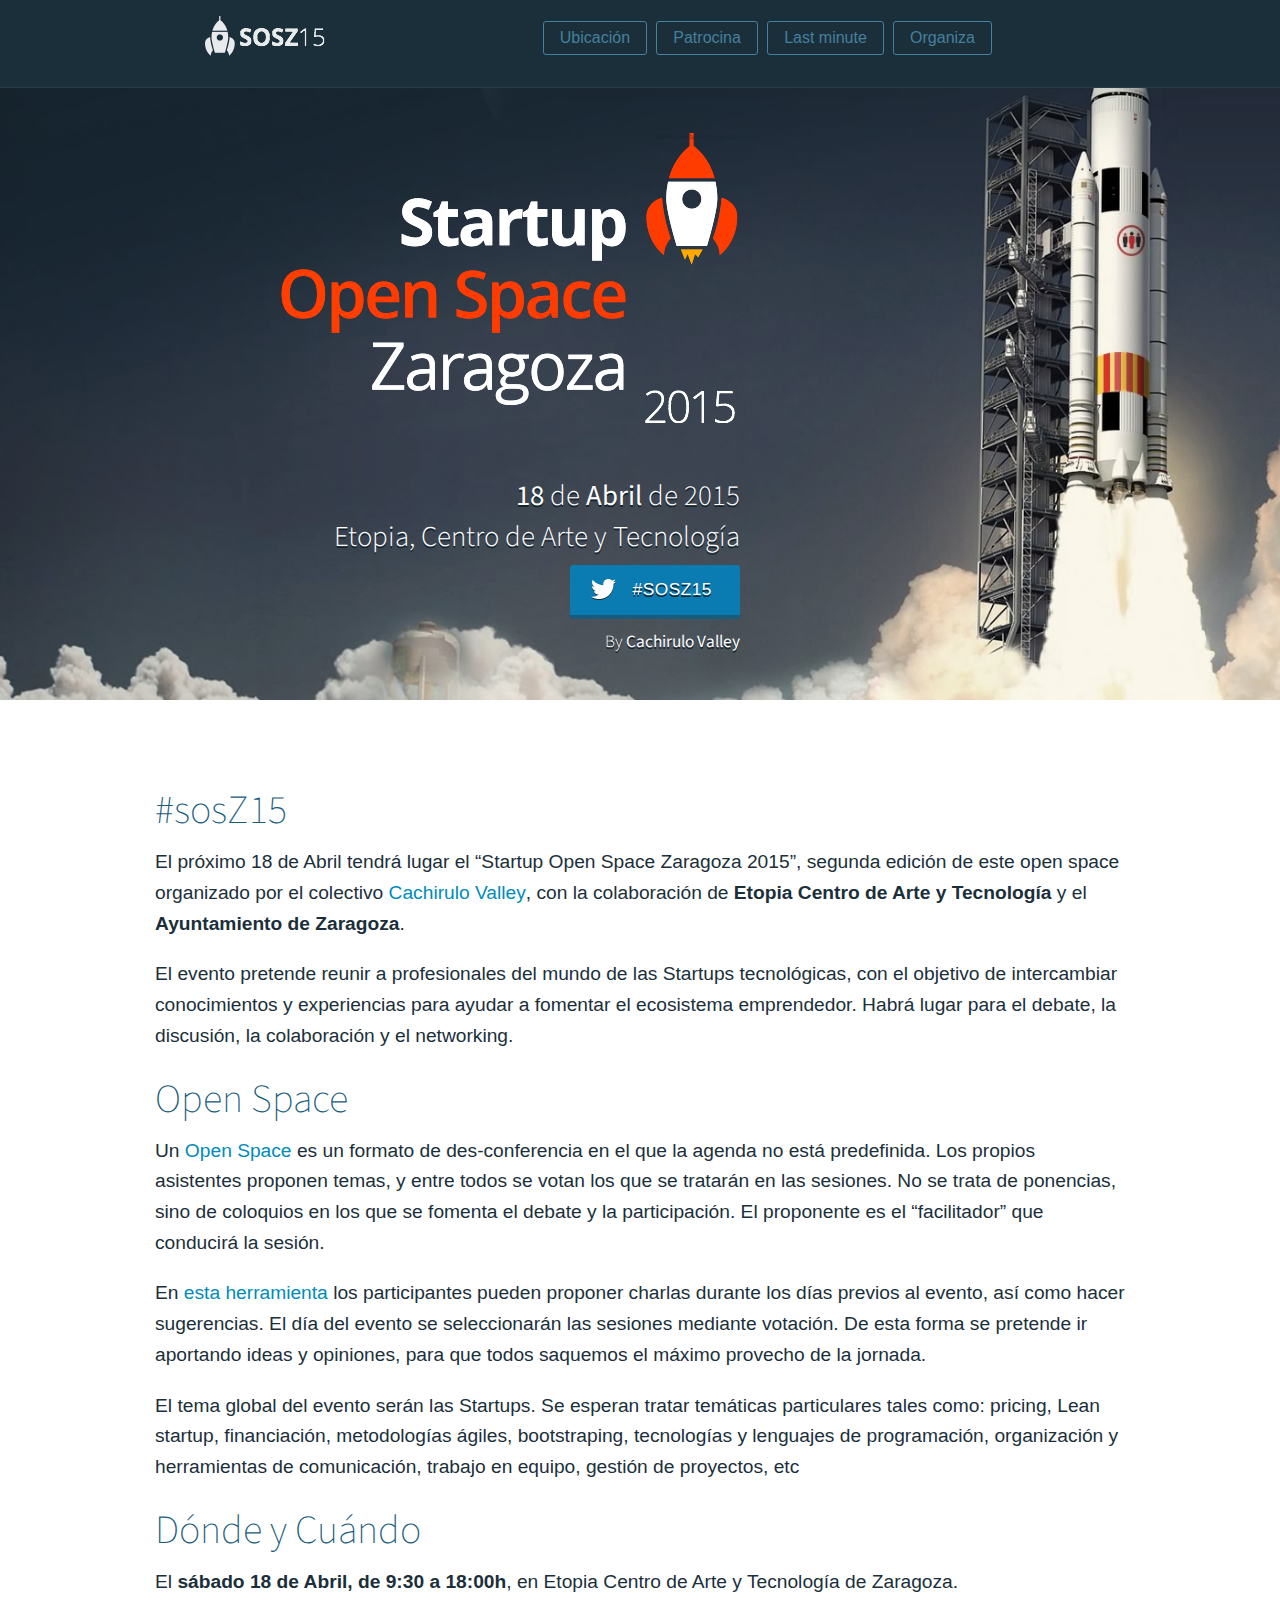
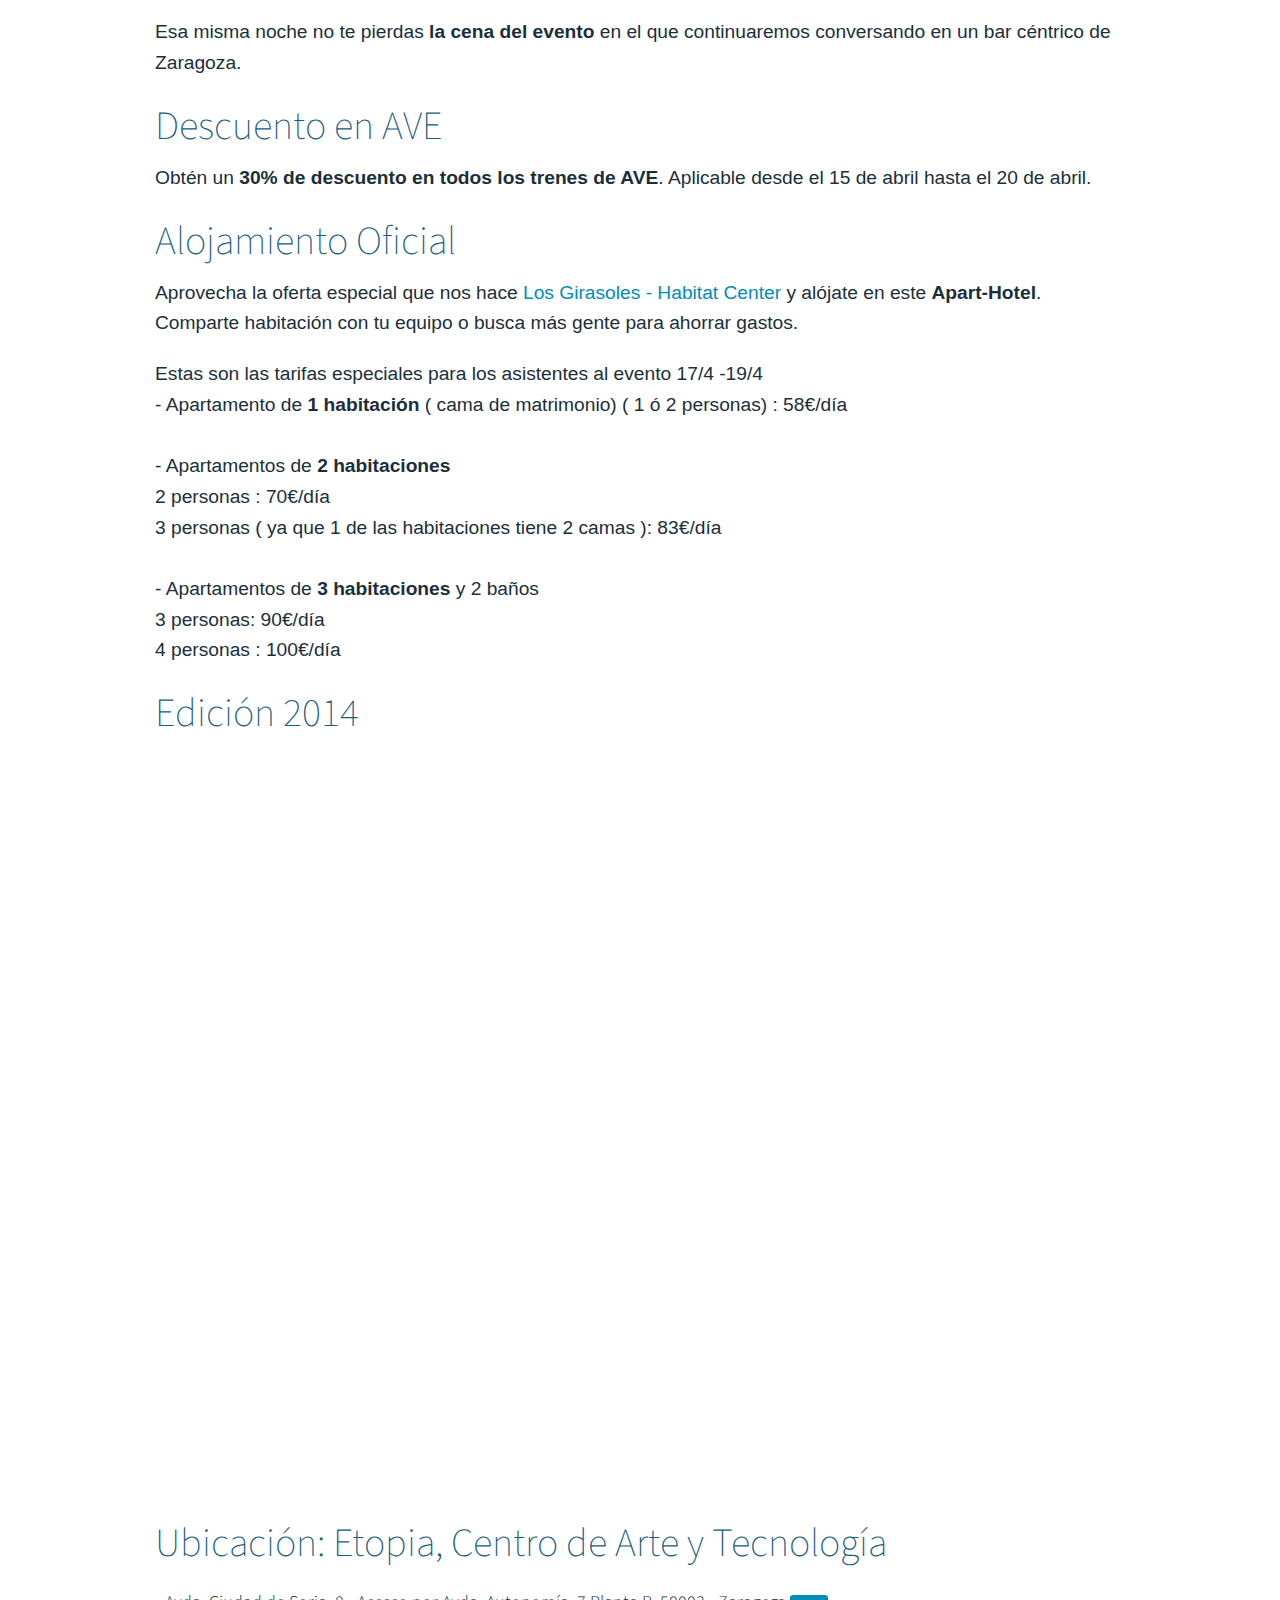
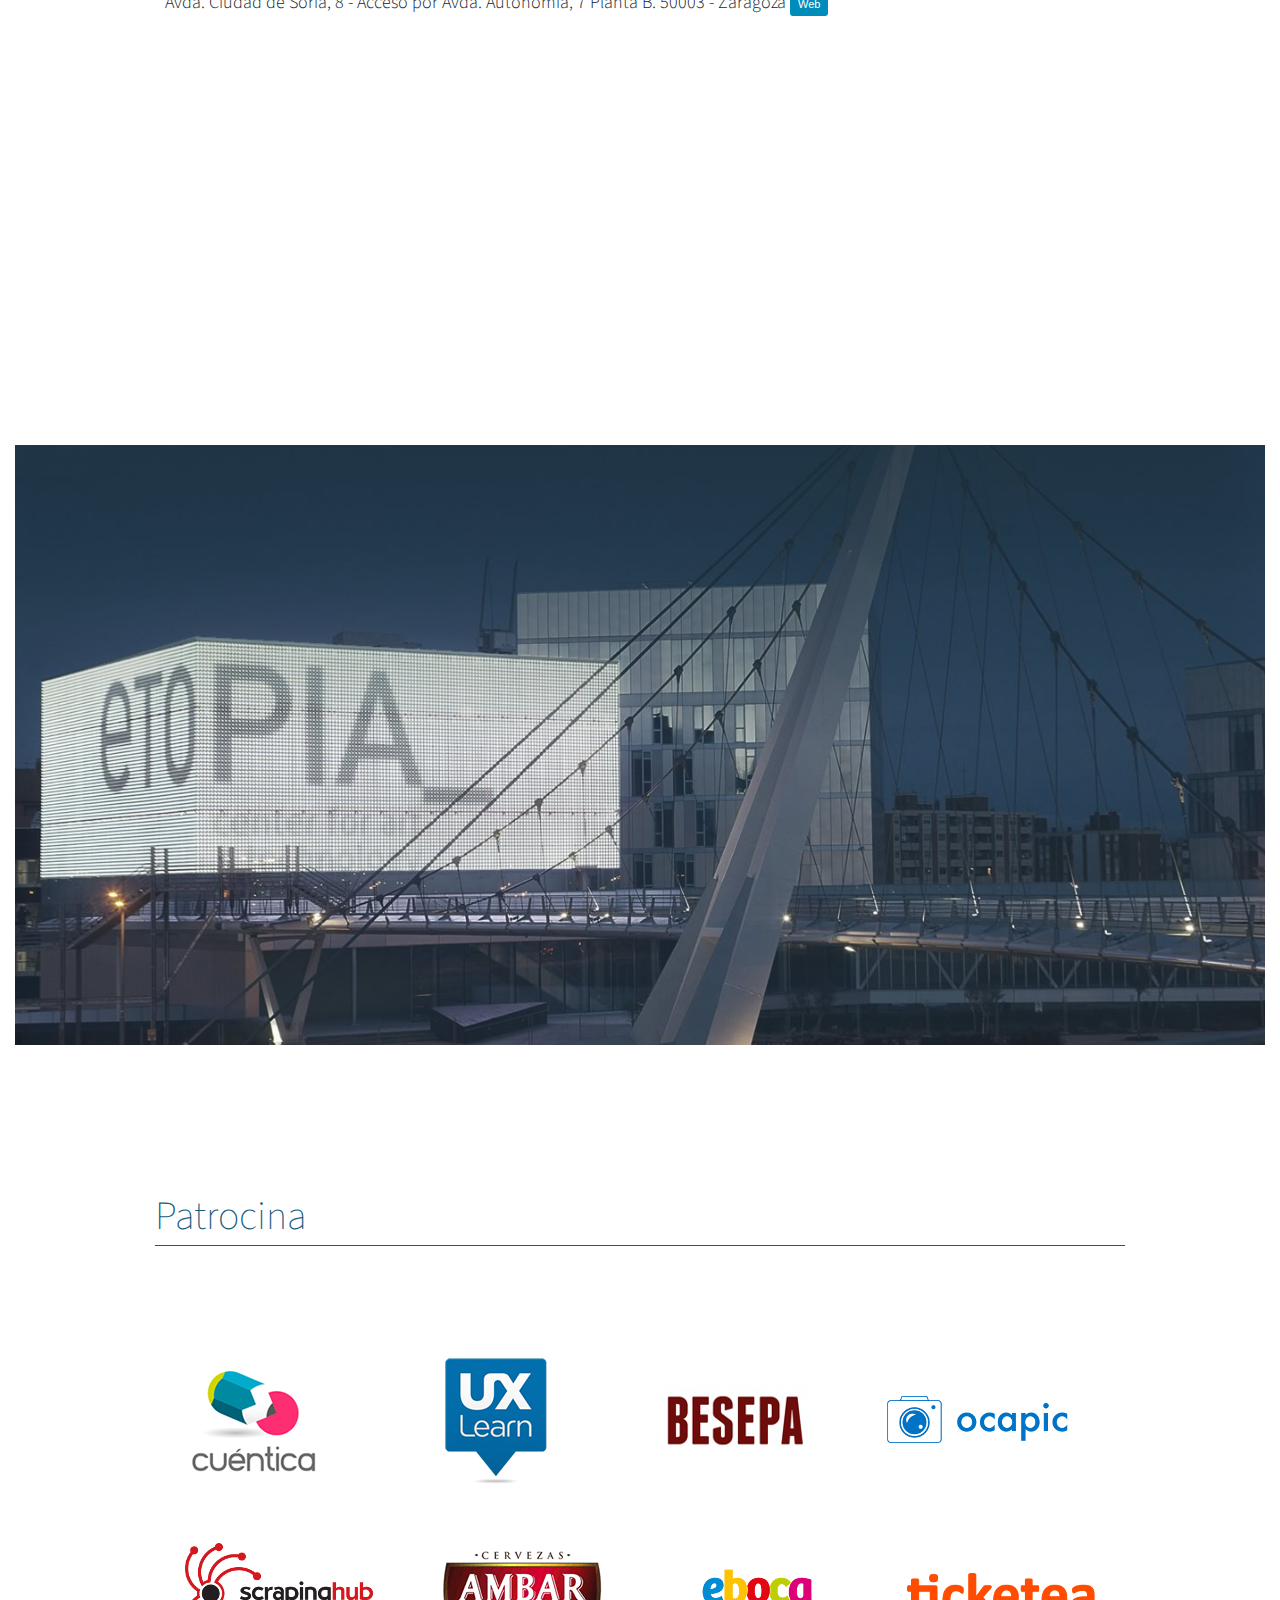
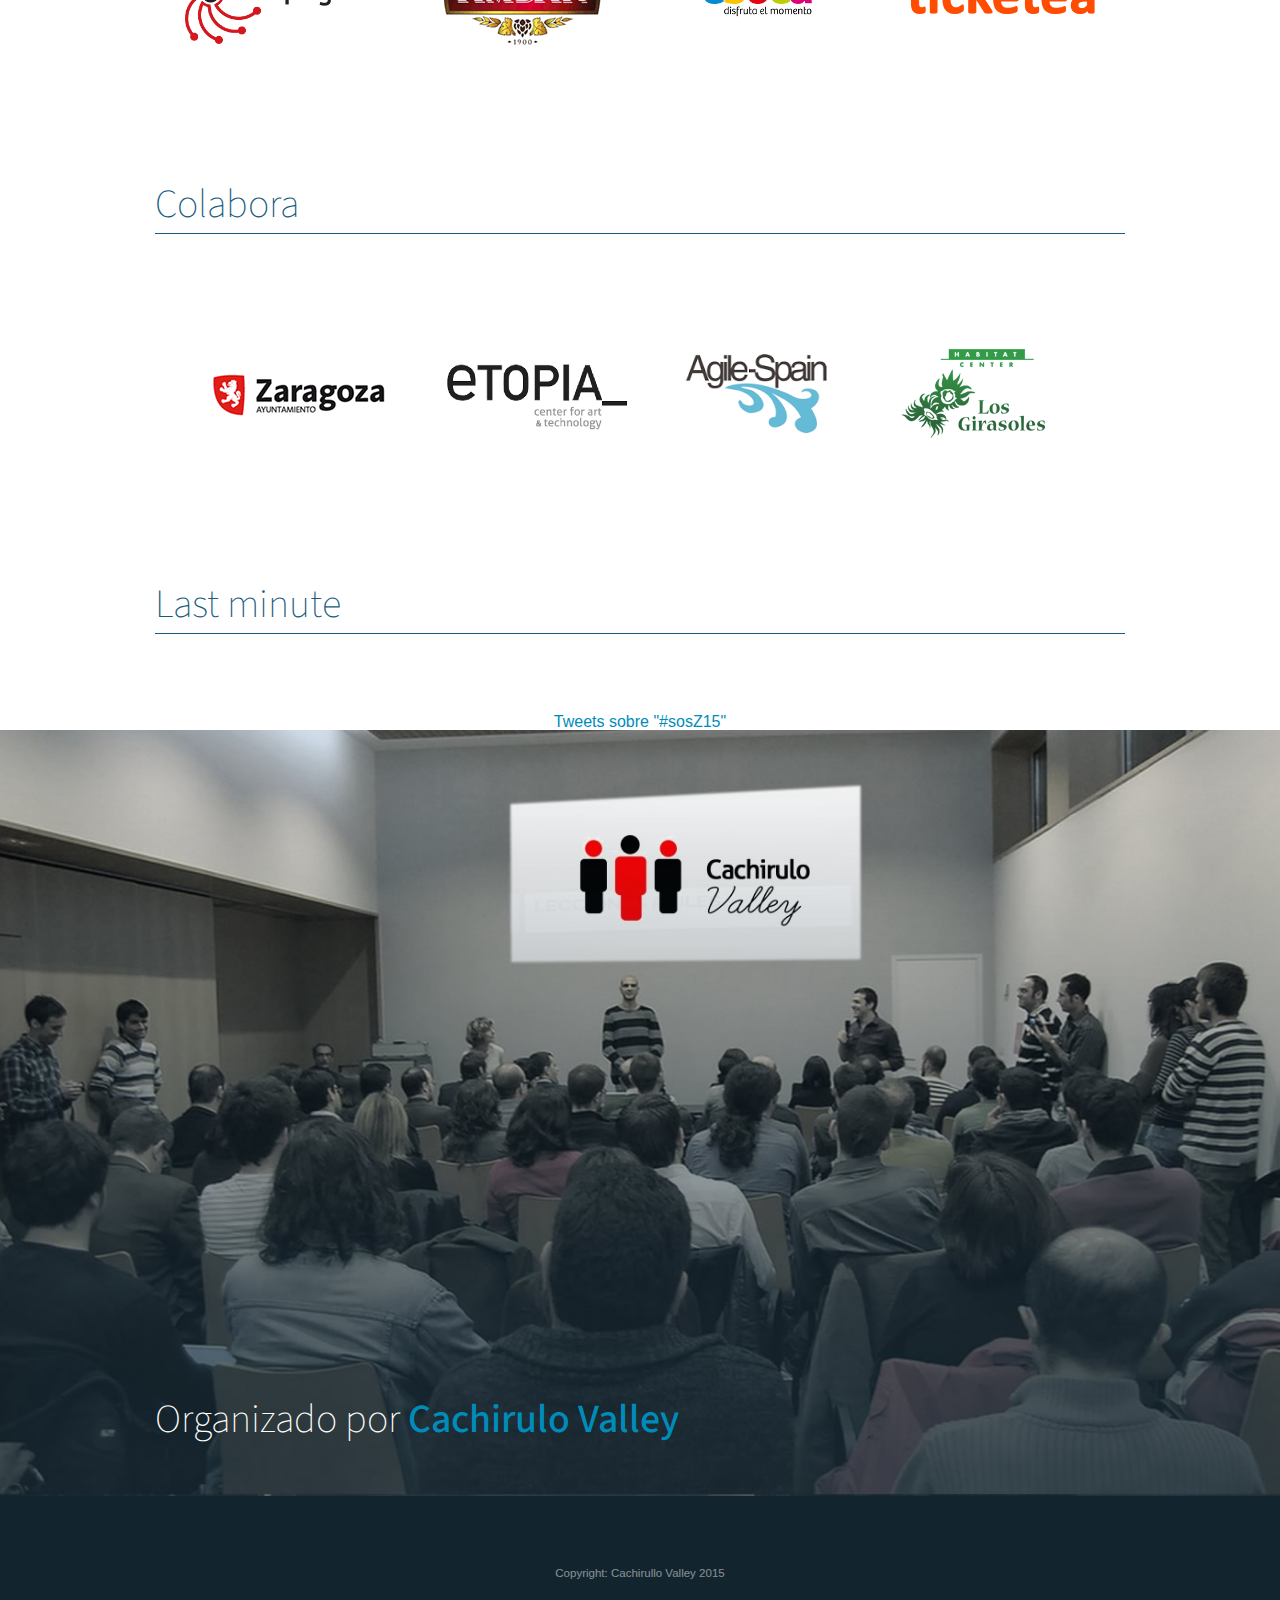
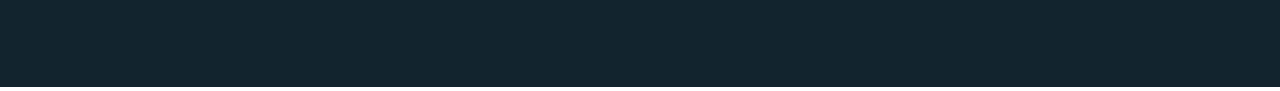
==== index.html @ 7460d9e9 "Add los girasoles in the night" ====
<!doctype html>
<html class="no-js" lang="en">
	<head>
		<meta charset="utf-8" />
		<meta name="viewport" content="width=device-width, initial-scale=1.0" />
		<title>Startup Open Space Zaragoza 2015</title>
  		<link href="assets/css/app.min.css" rel="stylesheet" type="text/css" media="all"/>
        <link href='http://fonts.googleapis.com/css?family=Source+Sans+Pro:300,400,600,700' rel='stylesheet' type='text/css'>
  		<script src="assets/js/vendor/modernizr.min.js"></script>
        <link rel="shortcut icon" href="favicon.ico">
	</head>
	<body>



<header class="large-12 columns header" id="header" data-magellan-expedition="fixed" data-options="destination_threshold:65;throttle_delay:0;">
    <div class="row wrapper">
        <div class="large-3 columns inner">
            <a href="#hero" data-scrolling="hero" class="logo">
                <img src="assets/img/logo-sosz-small.png" alt="Startup Open Space Zaragoza 2015">
            </a>
        </div>
        <div class="large-9 columns inner">
            <dl class="sub-nav-custom">
                <!--
                <dd>
                    <a href="#description" data-scrolling="description" class="new">Last minute</a>
                </dd>
                -->
                <dd>
                    <a href="#location" data-scrolling="location">Ubicación</a>
                </dd>
                <!--
                <dd>
                    <a href="#guests" data-scrolling="guests">Asistentes</a>
                </dd>
                -->
                <dd>
                    <a href="#partners" data-scrolling="partners">Patrocina</a>
                </dd>
                <dd>
                    <a href="#last-minute" data-scrolling="last-minute">Last minute</a>
                </dd>
                <dd>
                    <a href="#organize" data-scrolling="organize">Organiza</a>
                </dd>
            </dl>
        </div>
    </div>
</header><!-- end header -->

<div class="large-12 columns hero" id="hero">
    <div class="row wrapper">
        <div class="hero-left">
            <h1 class="logo">Startup Open Space Zaragoza 2015</h1>
            <h3>
                <strong>18</strong> de <strong>Abril</strong> de 2015<br>
                Etopia, Centro de Arte y Tecnología<br>
                <strong><a href="https://twitter.com/intent/tweet?original_referer=https%3A%2F%2Fabout.twitter.com%2Fresources%2Fbuttons&related=cachiruloValley&text=%23SOSZ15&tw_p=tweetbutton" class="button small radius twitter" target="_blank">#SOSZ15</a></strong><br>
                <small>By <strong>Cachirulo Valley</strong></small>
            </h3>
        </div>
    </div>
</div><!-- end hero -->

<div class="large-12 columns description" id="description">
    <div class="row wrapper">
        <div class="large-12 columns inner">
            <!-- NEW COPY TEXT CHANGED -->
            <h2>#sosZ15</h2>
            <p>El próximo 18 de Abril tendrá lugar el “Startup Open Space Zaragoza 2015”, segunda edición de este open space organizado por el colectivo <a href="http://wwww.cachirulovalley.com" target="_blank">Cachirulo Valley</a>, con la colaboración de <strong>Etopia Centro de Arte y Tecnología</strong> y el <strong>Ayuntamiento de Zaragoza</strong>.</p>
            <p>El evento pretende reunir a profesionales del mundo de las Startups tecnológicas, con el objetivo de intercambiar conocimientos y experiencias para ayudar a fomentar el ecosistema emprendedor. Habrá lugar para el debate, la discusión, la colaboración y el networking.</p>

            <h2>Open Space</h2>
            <p>Un <a href="http://cachirulovalley.com/2015/startup-open-space-2015/" target="_blank">Open Space</a> es un formato de des-conferencia  en el que la agenda no está predefinida. Los propios asistentes proponen temas, y entre todos se votan los que se tratarán en las sesiones. No se trata de ponencias, sino de coloquios en los que se fomenta el debate y la participación. El proponente es el “facilitador” que conducirá la sesión.</p>
            <p>En <a href="http://sesiones.cachirulovalley.com/proposals" target="_blank">esta herramienta</a> los participantes pueden proponer charlas durante los días previos al evento, así como hacer sugerencias. El día del evento se seleccionarán las sesiones mediante votación. De esta forma se pretende ir aportando ideas y opiniones, para que todos saquemos el máximo provecho de la jornada.</p>
            <p>El tema global del evento serán las Startups. Se esperan tratar temáticas particulares tales como: pricing, Lean startup, financiación, metodologías ágiles, bootstraping, tecnologías y lenguajes de programación, organización y herramientas de comunicación, trabajo en equipo, gestión de proyectos, etc</p>

            <h2>Dónde y Cuándo</h2>
            <p>El <strong>sábado 18 de Abril, de 9:30 a 18:00h</strong>, en Etopia Centro de Arte y Tecnología de Zaragoza.</p>
            <p>Esa misma noche no te pierdas <strong>la cena del evento</strong> en el que continuaremos conversando en un bar céntrico de Zaragoza.</p>
            <!--
            <footer class="footer">
                <h4>Puedes hacer tus propuestas de sesiones o ver las ya existentes.</h4>
                <div class="large-4 columns large-centered">
                    <a href="http://sesiones.cachirulovalley.com/proposals" class="button large radius expand" target="_blank">Sesiones</a>
                </div>
            </footer>
            <br><br>
            -->

            <h2>Descuento en AVE</h2>
            <p>Obtén un <strong>30% de descuento en todos los trenes de AVE</strong>. Aplicable desde el 15 de abril hasta el 20 de abril.</p>
        
            <h2>Alojamiento Oficial</h2>
            <p>Aprovecha la oferta especial que nos hace <a href="http://www.losgirasoles.info/">Los Girasoles - Habitat Center</a> y alójate en este <strong>Apart-Hotel</strong>. Comparte habitación con tu equipo o busca más gente para ahorrar gastos.</p>
            <p>Estas son las tarifas especiales para los asistentes al evento 17/4 -19/4</br>
                - Apartamento de <strong>1 habitación</strong> ( cama de matrimonio) ( 1 ó 2 personas) : 58€/día</br></br>
                - Apartamentos de <strong>2 habitaciones</strong></br>
                 2 personas : 70€/día</br>
                 3 personas ( ya que 1 de las habitaciones tiene 2 camas ): 83€/día</br></br>
                - Apartamentos de <strong>3 habitaciones</strong> y 2 baños</br>
                 3 personas: 90€/día</br>
                 4 personas : 100€/día</p>

            <h2>Edición 2014</h2>
            <div class="flex-video">
              <iframe width="100%" height="600" src="https://www.youtube.com/embed/YyNd-p_NQHc" frameborder="0" allowfullscreen></iframe>
            </div>
        </div>
    </div>
</div><!-- end description -->
<!-- PATROCINIO CAMISETA 
<div class="large-12 columns tshirt" id="thanks">
    <div class="row wrapper">
        <div class="large-12 columns inner">
            <h2>¡Muchas gracias!</h2>
            <img src="assets/img/t-shirt-dark.png" alt="Camisetas Startup Open Space Zaragoza 2015">
        </div>
        <div class="large-12 columns inner">
            <a href="http://www.cuentica.com" class="button radius small" target="_blank">Cuéntica</a>
            <a href="http://www.uxlearn.com" class="button radius small" target="_blank">UX Learn</a>
        </div>
    </div>
</div>
-->
<!-- end tshirt -->

<div class="large-12 columns where-map" id="location">
    <div class="row wrapper">
        <div class="large-12 columns inner">
            <h2>Ubicación: Etopia, Centro de Arte y Tecnología</h2>
            <h5>Avda. Ciudad de Soria, 8 - Acceso por Avda. Autonomía, 7 Planta B. 50003 - Zaragoza <a href="http://www.zaragoza.es/ciudad/centros/detalle_Centro?id=5105" class="label radius" target="_blank">Web</a></h5>
        </div>
    </div>
    <iframe width='100%' height='400px' frameBorder='0' src='http://a.tiles.mapbox.com/v3/aaromnido.hapb72nk/mm/zoompan,zoomwheel,geocoder,share.html'></iframe>
    <div class="large-12 columns where-photo">
    </div><!-- end where-map -->

    <div class="row wrapper">
        <div class="large-12 columns inner">
        </div>
    </div>
</div><!-- end where-photo -->


<!-- ASISTENTES
<div class="large-12 columns guests" id="guests">
    <div class="row wrapper">
        <div class="large-12 columns inner">
            <h2>Asistentes</h2>
            <ul class="small-block-grid-1 medium-block-grid-2 large-block-grid-3">

                <li class="block-item">

                    <a href="http://www.twitter.com/@molpe" target="_blank" class="box link">
                        <div class="avatar">
                            <img src="http://twitter.com/api/users/profile_image/molpe" alt="molpe">
                        </div>
                        <div class="data">
                            <p>Alberto Molpeceres</p>
                            <small class="label round">@molpe</small>
                        </div>
                    </a>

                </li>

                <li class="block-item">

                    <a href="http://www.twitter.com/@diegomarino" target="_blank" class="box link">
                        <div class="avatar">
                            <img src="http://twitter.com/api/users/profile_image/diegomarino" alt="diegomarino">
                        </div>
                        <div class="data">
                            <p>Diego Mariño</p>
                            <small class="label round">@diegomarino</small>
                        </div>
                    </a>

                </li>

                <li class="block-item">

                    <a href="http://www.twitter.com/@rabizanda" target="_blank" class="box link">
                        <div class="avatar">
                            <img src="http://twitter.com/api/users/profile_image/rabizanda" alt="rabizanda">
                        </div>
                        <div class="data">
                            <p>Roberto Abizanda</p>
                            <small class="label round">@rabizanda</small>
                        </div>
                    </a>

                </li>

                <li class="block-item">

                    <a href="http://www.twitter.com/@psluaces" target="_blank" class="box link">
                        <div class="avatar">
                            <img src="http://twitter.com/api/users/profile_image/psluaces" alt="psluaces">
                        </div>
                        <div class="data">
                            <p>Pablo Santos</p>
                            <small class="label round">@psluaces</small>
                        </div>
                    </a>

                </li>

                <li class="block-item">

                    <a href="http://www.twitter.com/@semurat" target="_blank" class="box link">
                        <div class="avatar">
                            <img src="http://twitter.com/api/users/profile_image/semurat" alt="semurat">
                        </div>
                        <div class="data">
                            <p>Jorge Jimenez</p>
                            <small class="label round">@semurat</small>
                        </div>
                    </a>

                </li>

                <li class="block-item">

                    <a href="http://www.twitter.com/@pablojimeno" target="_blank" class="box link">
                        <div class="avatar">
                            <img src="http://twitter.com/api/users/profile_image/pablojimeno" alt="pablojimeno">
                        </div>
                        <div class="data">
                            <p>Pablo Jimeno</p>
                            <small class="label round">@pablojimeno</small>
                        </div>
                    </a>

                </li>

                <li class="block-item">

                    <a href="http://www.twitter.com/@danieltwal" target="_blank" class="box link">
                        <div class="avatar">
                            <img src="http://twitter.com/api/users/profile_image/danieltwal" alt="danieltwal">
                        </div>
                        <div class="data">
                            <p>Daniel Twal</p>
                            <small class="label round">@danieltwal</small>
                        </div>
                    </a>

                </li>

                <li class="block-item">

                    <a href="http://www.twitter.com/@LauraLacarra" target="_blank" class="box link">
                        <div class="avatar">
                            <img src="http://twitter.com/api/users/profile_image/LauraLacarra" alt="LauraLacarra">
                        </div>
                        <div class="data">
                            <p>Laura Lacarra</p>
                            <small class="label round">@LauraLacarra</small>
                        </div>
                    </a>

                </li>

                <li class="block-item">

                    <div class="box">
                        <div class="avatar">
                            <img src="assets/img/icon-avatar.png" alt="Mario Camou">
                        </div>
                        <div class="data">
                            <p>Mario Camou</p>
                        </div>
                    </div>

                </li>

                <li class="block-item">

                    <a href="http://www.twitter.com/@Mr_Solo" target="_blank" class="box link">
                        <div class="avatar">
                            <img src="http://twitter.com/api/users/profile_image/Mr_Solo" alt="Mr_Solo">
                        </div>
                        <div class="data">
                            <p>Fernando Sola</p>
                            <small class="label round">@Mr_Solo</small>
                        </div>
                    </a>

                </li>

                <li class="block-item">

                    <a href="http://www.twitter.com/@dani_latorre" target="_blank" class="box link">
                        <div class="avatar">
                            <img src="http://twitter.com/api/users/profile_image/dani_latorre" alt="dani_latorre">
                        </div>
                        <div class="data">
                            <p>Dani Latorre</p>
                            <small class="label round">@dani_latorre</small>
                        </div>
                    </a>

                </li>

                <li class="block-item">

                    <a href="http://www.twitter.com/@mike_tnt" target="_blank" class="box link">
                        <div class="avatar">
                            <img src="http://twitter.com/api/users/profile_image/mike_tnt" alt="mike_tnt">
                        </div>
                        <div class="data">
                            <p>Miguel Ángel Baztán</p>
                            <small class="label round">@mike_tnt</small>
                        </div>
                    </a>

                </li>

                <li class="block-item">

                    <a href="http://www.twitter.com/@torhector2" target="_blank" class="box link">
                        <div class="avatar">
                            <img src="http://twitter.com/api/users/profile_image/torhector2" alt="torhector2">
                        </div>
                        <div class="data">
                            <p>Héctor Rodríguez</p>
                            <small class="label round">@torhector2</small>
                        </div>
                    </a>

                </li>

                <li class="block-item">

                    <a href="http://www.twitter.com/@aaromnido" target="_blank" class="box link">
                        <div class="avatar">
                            <img src="http://twitter.com/api/users/profile_image/aaromnido" alt="aaromnido">
                        </div>
                        <div class="data">
                            <p>Fernando Val</p>
                            <small class="label round">@aaromnido</small>
                        </div>
                    </a>

                </li>

                <li class="block-item">

                    <a href="http://www.twitter.com/@madcato" target="_blank" class="box link">
                        <div class="avatar">
                            <img src="http://twitter.com/api/users/profile_image/madcato" alt="madcato">
                        </div>
                        <div class="data">
                            <p>Daniel Vela</p>
                            <small class="label round">@madcato</small>
                        </div>
                    </a>

                </li>

                <li class="block-item">

                    <a href="http://www.twitter.com/@francholab" target="_blank" class="box link">
                        <div class="avatar">
                            <img src="http://twitter.com/api/users/profile_image/francholab" alt="francholab">
                        </div>
                        <div class="data">
                            <p>Francho Joven</p>
                            <small class="label round">@francholab</small>
                        </div>
                    </a>

                </li>

                <li class="block-item">

                    <a href="http://www.twitter.com/@nimpedrojo" target="_blank" class="box link">
                        <div class="avatar">
                            <img src="http://twitter.com/api/users/profile_image/nimpedrojo" alt="nimpedrojo">
                        </div>
                        <div class="data">
                            <p>Pedro Lafuente</p>
                            <small class="label round">@nimpedrojo</small>
                        </div>
                    </a>

                </li>

                <li class="block-item">

                    <a href="http://www.twitter.com/@alberto_velaz" target="_blank" class="box link">
                        <div class="avatar">
                            <img src="http://twitter.com/api/users/profile_image/alberto_velaz" alt="alberto_velaz">
                        </div>
                        <div class="data">
                            <p>Alberto Velaz</p>
                            <small class="label round">@alberto_velaz</small>
                        </div>
                    </a>

                </li>

                <li class="block-item">

                    <div class="box">
                        <div class="avatar">
                            <img src="assets/img/icon-avatar.png" alt="Susana Marló">
                        </div>
                        <div class="data">
                            <p>Susana Marló</p>
                        </div>
                    </div>

                </li>

                <li class="block-item">

                    <div class="box">
                        <div class="avatar">
                            <img src="assets/img/icon-avatar.png" alt="Daniel Pérez">
                        </div>
                        <div class="data">
                            <p>Daniel Pérez</p>
                        </div>
                    </div>

                </li>

                <li class="block-item">

                    <div class="box">
                        <div class="avatar">
                            <img src="assets/img/icon-avatar.png" alt="Cristina Sanz">
                        </div>
                        <div class="data">
                            <p>Cristina Sanz</p>
                        </div>
                    </div>

                </li>

                <li class="block-item">

                    <a href="http://www.twitter.com/@rm_dro" target="_blank" class="box link">
                        <div class="avatar">
                            <img src="http://twitter.com/api/users/profile_image/rm_dro" alt="rm_dro">
                        </div>
                        <div class="data">
                            <p>Pedro Riva s</p>
                            <small class="label round">@rm_dro</small>
                        </div>
                    </a>

                </li>

                <li class="block-item">

                    <a href="http://www.twitter.com/@merybere" target="_blank" class="box link">
                        <div class="avatar">
                            <img src="http://twitter.com/api/users/profile_image/merybere" alt="merybere">
                        </div>
                        <div class="data">
                            <p>María Berenguer</p>
                            <small class="label round">@merybere</small>
                        </div>
                    </a>

                </li>

                <li class="block-item">

                    <a href="http://www.twitter.com/@jrubr" target="_blank" class="box link">
                        <div class="avatar">
                            <img src="http://twitter.com/api/users/profile_image/jrubr" alt="jrubr">
                        </div>
                        <div class="data">
                            <p>Javier Rubio</p>
                            <small class="label round">@jrubr</small>
                        </div>
                    </a>

                </li>

                <li class="block-item">

                    <a href="http://www.twitter.com/@marcksunen" target="_blank" class="box link">
                        <div class="avatar">
                            <img src="http://twitter.com/api/users/profile_image/marcksunen" alt="marcksunen">
                        </div>
                        <div class="data">
                            <p>Marcos Suñen</p>
                            <small class="label round">@marcksunen</small>
                        </div>
                    </a>

                </li>

                <li class="block-item">

                    <a href="http://www.twitter.com/@polimorfico" target="_blank" class="box link">
                        <div class="avatar">
                            <img src="http://twitter.com/api/users/profile_image/polimorfico" alt="polimorfico">
                        </div>
                        <div class="data">
                            <p>Carlos Hernández</p>
                            <small class="label round">@polimorfico</small>
                        </div>
                    </a>

                </li>

                <li class="block-item">

                    <a href="http://www.twitter.com/@jorgeuriarte" target="_blank" class="box link">
                        <div class="avatar">
                            <img src="http://twitter.com/api/users/profile_image/jorgeuriarte" alt="jorgeuriarte">
                        </div>
                        <div class="data">
                            <p>Jorge Uriarte</p>
                            <small class="label round">@jorgeuriarte</small>
                        </div>
                    </a>

                </li>

                <li class="block-item">

                    <a href="http://www.twitter.com/@hectormainar" target="_blank" class="box link">
                        <div class="avatar">
                            <img src="http://twitter.com/api/users/profile_image/hectormainar" alt="hectormainar">
                        </div>
                        <div class="data">
                            <p>Hector Mainar</p>
                            <small class="label round">@hectormainar</small>
                        </div>
                    </a>

                </li>

                <li class="block-item">

                    <a href="http://www.twitter.com/@albertoperdomo" target="_blank" class="box link">
                        <div class="avatar">
                            <img src="http://twitter.com/api/users/profile_image/albertoperdomo" alt="albertoperdomo">
                        </div>
                        <div class="data">
                            <p>Alberto Perdomo</p>
                            <small class="label round">@albertoperdomo</small>
                        </div>
                    </a>

                </li>

                <li class="block-item">

                    <a href="http://www.twitter.com/@mariotux" target="_blank" class="box link">
                        <div class="avatar">
                            <img src="http://twitter.com/api/users/profile_image/mariotux" alt="mariotux">
                        </div>
                        <div class="data">
                            <p>Mario Nunes</p>
                            <small class="label round">@mariotux</small>
                        </div>
                    </a>

                </li>

                <li class="block-item">

                    <a href="http://www.twitter.com/@adavideo" target="_blank" class="box link">
                        <div class="avatar">
                            <img src="http://twitter.com/api/users/profile_image/adavideo" alt="adavideo">
                        </div>
                        <div class="data">
                            <p>Carmen Bermejo</p>
                            <small class="label round">@adavideo</small>
                        </div>
                    </a>

                </li>

                <li class="block-item">

                    <a href="http://www.twitter.com/@maxvico" target="_blank" class="box link">
                        <div class="avatar">
                            <img src="http://twitter.com/api/users/profile_image/maxvico" alt="maxvico">
                        </div>
                        <div class="data">
                            <p>Victor Martinez</p>
                            <small class="label round">@maxvico</small>
                        </div>
                    </a>

                </li>

                <li class="block-item">

                    <a href="http://www.twitter.com/@chozero" target="_blank" class="box link">
                        <div class="avatar">
                            <img src="http://twitter.com/api/users/profile_image/chozero" alt="chozero">
                        </div>
                        <div class="data">
                            <p>Tanausú Cerdeña</p>
                            <small class="label round">@chozero</small>
                        </div>
                    </a>

                </li>

                <li class="block-item">

                    <a href="http://www.twitter.com/@marcosmurcia" target="_blank" class="box link">
                        <div class="avatar">
                            <img src="http://twitter.com/api/users/profile_image/marcosmurcia" alt="marcosmurcia">
                        </div>
                        <div class="data">
                            <p>Marcos Murcia</p>
                            <small class="label round">@marcosmurcia</small>
                        </div>
                    </a>

                </li>

                <li class="block-item">

                    <a href="http://www.twitter.com/@jesusbaron" target="_blank" class="box link">
                        <div class="avatar">
                            <img src="http://twitter.com/api/users/profile_image/jesusbaron" alt="jesusbaron">
                        </div>
                        <div class="data">
                            <p>Jesus Barón</p>
                            <small class="label round">@jesusbaron</small>
                        </div>
                    </a>

                </li>

                <li class="block-item">

                    <a href="http://www.twitter.com/@agustincnc" target="_blank" class="box link">
                        <div class="avatar">
                            <img src="http://twitter.com/api/users/profile_image/agustincnc" alt="agustincnc">
                        </div>
                        <div class="data">
                            <p>Agustín Cuenca</p>
                            <small class="label round">@agustincnc</small>
                        </div>
                    </a>

                </li>

                <li class="block-item">

                    <div class="box">
                        <div class="avatar">
                            <img src="assets/img/icon-avatar.png" alt="Alex Arieta">
                        </div>
                        <div class="data">
                            <p>Alex Arieta</p>
                        </div>
                    </div>

                </li>

                <li class="block-item">

                    <div class="box">
                        <div class="avatar">
                            <img src="assets/img/icon-avatar.png" alt="David Labarta">
                        </div>
                        <div class="data">
                            <p>David Labarta</p>
                        </div>
                    </div>

                </li>

                <li class="block-item">

                    <a href="http://www.twitter.com/@silviojimeno" target="_blank" class="box link">
                        <div class="avatar">
                            <img src="http://twitter.com/api/users/profile_image/silviojimeno" alt="silviojimeno">
                        </div>
                        <div class="data">
                            <p>Silvio Jimeno</p>
                            <small class="label round">@silviojimeno</small>
                        </div>
                    </a>

                </li>

                <li class="block-item">

                    <a href="http://www.twitter.com/@recena" target="_blank" class="box link">
                        <div class="avatar">
                            <img src="http://twitter.com/api/users/profile_image/recena" alt="recena">
                        </div>
                        <div class="data">
                            <p>Manuel Recena</p>
                            <small class="label round">@recena</small>
                        </div>
                    </a>

                </li>

                <li class="block-item">

                    <a href="http://www.twitter.com/@xayon" target="_blank" class="box link">
                        <div class="avatar">
                            <img src="http://twitter.com/api/users/profile_image/xayon" alt="xayon">
                        </div>
                        <div class="data">
                            <p>David Francos</p>
                            <small class="label round">@xayon</small>
                        </div>
                    </a>

                </li>

                <li class="block-item">

                    <a href="http://www.twitter.com/@marcis" target="_blank" class="box link">
                        <div class="avatar">
                            <img src="http://twitter.com/api/users/profile_image/marcis" alt="marcis">
                        </div>
                        <div class="data">
                            <p>Marcos Gil</p>
                            <small class="label round">@marcis</small>
                        </div>
                    </a>

                </li>

                <li class="block-item">

                    <a href="http://www.twitter.com/@uncurioso" target="_blank" class="box link">
                        <div class="avatar">
                            <img src="http://twitter.com/api/users/profile_image/uncurioso" alt="uncurioso">
                        </div>
                        <div class="data">
                            <p>Héctor Garzón</p>
                            <small class="label round">@uncurioso</small>
                        </div>
                    </a>

                </li>

                <li class="block-item">

                    <a href="http://www.twitter.com/@edufernandez" target="_blank" class="box link">
                        <div class="avatar">
                            <img src="http://twitter.com/api/users/profile_image/edufernandez" alt="edufernandez">
                        </div>
                        <div class="data">
                            <p>Eduardo Fernandez</p>
                            <small class="label round">@edufernandez</small>
                        </div>
                    </a>

                </li>

                <li class="block-item">

                    <a href="http://www.twitter.com/@aloaisa" target="_blank" class="box link">
                        <div class="avatar">
                            <img src="http://twitter.com/api/users/profile_image/aloaisa" alt="aloaisa">
                        </div>
                        <div class="data">
                            <p>Álvaro García</p>
                            <small class="label round">@aloaisa</small>
                        </div>
                    </a>

                </li>

                <li class="block-item">

                    <a href="http://www.twitter.com/@flopezluis " target="_blank" class="box link">
                        <div class="avatar">
                            <img src="http://twitter.com/api/users/profile_image/flopezluis " alt="flopezluis ">
                        </div>
                        <div class="data">
                            <p>Félix López</p>
                            <small class="label round">@flopezluis </small>
                        </div>
                    </a>

                </li>

                <li class="block-item">

                    <a href="http://www.twitter.com/@nagodelos" target="_blank" class="box link">
                        <div class="avatar">
                            <img src="http://twitter.com/api/users/profile_image/nagodelos" alt="nagodelos">
                        </div>
                        <div class="data">
                            <p>Nagore de los Ríos</p>
                            <small class="label round">@nagodelos</small>
                        </div>
                    </a>

                </li>

                <li class="block-item">

                    <a href="http://www.twitter.com/@ydarias" target="_blank" class="box link">
                        <div class="avatar">
                            <img src="http://twitter.com/api/users/profile_image/ydarias" alt="ydarias">
                        </div>
                        <div class="data">
                            <p>Yeray Darias</p>
                            <small class="label round">@ydarias</small>
                        </div>
                    </a>

                </li>

                <li class="block-item">

                    <a href="http://www.twitter.com/@odjjan " target="_blank" class="box link">
                        <div class="avatar">
                            <img src="http://twitter.com/api/users/profile_image/odjjan " alt="odjjan ">
                        </div>
                        <div class="data">
                            <p>Oscar Serrano</p>
                            <small class="label round">@odjjan </small>
                        </div>
                    </a>

                </li>

                <li class="block-item">

                    <a href="http://www.twitter.com/@tobiotive" target="_blank" class="box link">
                        <div class="avatar">
                            <img src="http://twitter.com/api/users/profile_image/tobiotive" alt="tobiotive">
                        </div>
                        <div class="data">
                            <p>Toño García</p>
                            <small class="label round">@tobiotive</small>
                        </div>
                    </a>

                </li>

                <li class="block-item">

                    <a href="http://www.twitter.com/@AlfredoCasado" target="_blank" class="box link">
                        <div class="avatar">
                            <img src="http://twitter.com/api/users/profile_image/AlfredoCasado" alt="AlfredoCasado">
                        </div>
                        <div class="data">
                            <p>Alfredo Casado</p>
                            <small class="label round">@AlfredoCasado</small>
                        </div>
                    </a>

                </li>

                <li class="block-item">

                    <a href="http://www.twitter.com/@Laura_Morillo" target="_blank" class="box link">
                        <div class="avatar">
                            <img src="http://twitter.com/api/users/profile_image/Laura_Morillo" alt="Laura_Morillo">
                        </div>
                        <div class="data">
                            <p>Laura Morillo</p>
                            <small class="label round">@Laura_Morillo</small>
                        </div>
                    </a>

                </li>

                <li class="block-item">

                    <div class="box">
                        <div class="avatar">
                            <img src="assets/img/icon-avatar.png" alt="Miriam Moreno">
                        </div>
                        <div class="data">
                            <p>Miriam Moreno</p>
                        </div>
                    </div>

                </li>

                <li class="block-item">

                    <a href="http://www.twitter.com/@feterand" target="_blank" class="box link">
                        <div class="avatar">
                            <img src="http://twitter.com/api/users/profile_image/feterand" alt="feterand">
                        </div>
                        <div class="data">
                            <p>Andrés Gómez</p>
                            <small class="label round">@feterand</small>
                        </div>
                    </a>

                </li>

                <li class="block-item">

                    <a href="http://www.twitter.com/@olmeras" target="_blank" class="box link">
                        <div class="avatar">
                            <img src="http://twitter.com/api/users/profile_image/olmeras" alt="olmeras">
                        </div>
                        <div class="data">
                            <p>David Olmos</p>
                            <small class="label round">@olmeras</small>
                        </div>
                    </a>

                </li>

                <li class="block-item">

                    <div class="box">
                        <div class="avatar">
                            <img src="assets/img/icon-avatar.png" alt="Alberto Bascones">
                        </div>
                        <div class="data">
                            <p>Alberto Bascones</p>
                        </div>
                    </div>

                </li>

                <li class="block-item">

                    <div class="box">
                        <div class="avatar">
                            <img src="assets/img/icon-avatar.png" alt="Jose Fuertes">
                        </div>
                        <div class="data">
                            <p>Jose Fuertes</p>
                        </div>
                    </div>

                </li>

                <li class="block-item">

                    <a href="http://www.twitter.com/@borjareinares" target="_blank" class="box link">
                        <div class="avatar">
                            <img src="http://twitter.com/api/users/profile_image/borjareinares" alt="borjareinares">
                        </div>
                        <div class="data">
                            <p>Borja Reinares</p>
                            <small class="label round">@borjareinares</small>
                        </div>
                    </a>

                </li>

                <li class="block-item">

                    <a href="http://www.twitter.com/@jrhuerta" target="_blank" class="box link">
                        <div class="avatar">
                            <img src="http://twitter.com/api/users/profile_image/jrhuerta" alt="jrhuerta">
                        </div>
                        <div class="data">
                            <p>José E. Rodríguez</p>
                            <small class="label round">@jrhuerta</small>
                        </div>
                    </a>

                </li>

                <li class="block-item">

                    <a href="http://www.twitter.com/@CarlosTheSailor" target="_blank" class="box link">
                        <div class="avatar">
                            <img src="http://twitter.com/api/users/profile_image/CarlosTheSailor" alt="CarlosTheSailor">
                        </div>
                        <div class="data">
                            <p>Carlos Iglesias</p>
                            <small class="label round">@CarlosTheSailor</small>
                        </div>
                    </a>

                </li>

                <li class="block-item">

                    <a href="http://www.twitter.com/@nbarba5" target="_blank" class="box link">
                        <div class="avatar">
                            <img src="http://twitter.com/api/users/profile_image/nbarba5" alt="nbarba5">
                        </div>
                        <div class="data">
                            <p>Nerea Barba</p>
                            <small class="label round">@nbarba5</small>
                        </div>
                    </a>

                </li>

                <li class="block-item">

                    <div class="box">
                        <div class="avatar">
                            <img src="assets/img/icon-avatar.png" alt="Nerea Barba">
                        </div>
                        <div class="data">
                            <p>Nerea Barba</p>
                        </div>
                    </div>

                </li>

                <li class="block-item">

                    <a href="http://www.twitter.com/@papajulio" target="_blank" class="box link">
                        <div class="avatar">
                            <img src="http://twitter.com/api/users/profile_image/papajulio" alt="papajulio">
                        </div>
                        <div class="data">
                            <p>Julio García</p>
                            <small class="label round">@papajulio</small>
                        </div>
                    </a>

                </li>

                <li class="block-item">

                    <a href="http://www.twitter.com/@juanriaza" target="_blank" class="box link">
                        <div class="avatar">
                            <img src="http://twitter.com/api/users/profile_image/juanriaza" alt="juanriaza">
                        </div>
                        <div class="data">
                            <p>Juan Riaza</p>
                            <small class="label round">@juanriaza</small>
                        </div>
                    </a>

                </li>

                <li class="block-item">

                    <div class="box">
                        <div class="avatar">
                            <img src="assets/img/icon-avatar.png" alt="Juan Celaya">
                        </div>
                        <div class="data">
                            <p>Juan Celaya</p>
                        </div>
                    </div>

                </li>

                <li class="block-item">

                    <a href="http://www.twitter.com/@javierprenafeta" target="_blank" class="box link">
                        <div class="avatar">
                            <img src="http://twitter.com/api/users/profile_image/javierprenafeta" alt="javierprenafeta">
                        </div>
                        <div class="data">
                            <p>Javier Prenafeta</p>
                            <small class="label round">@javierprenafeta</small>
                        </div>
                    </a>

                </li>

                <li class="block-item">

                    <a href="http://www.twitter.com/@cuenca" target="_blank" class="box link">
                        <div class="avatar">
                            <img src="http://twitter.com/api/users/profile_image/cuenca" alt="cuenca">
                        </div>
                        <div class="data">
                            <p>Joaquín Cuenca</p>
                            <small class="label round">@cuenca</small>
                        </div>
                    </a>

                </li>

                <li class="block-item">

                    <div class="box">
                        <div class="avatar">
                            <img src="assets/img/icon-avatar.png" alt="Maxim Antipov">
                        </div>
                        <div class="data">
                            <p>Maxim Antipov</p>
                        </div>
                    </div>

                </li>

                <li class="block-item">

                    <div class="box">
                        <div class="avatar">
                            <img src="assets/img/icon-avatar.png" alt="Josep González">
                        </div>
                        <div class="data">
                            <p>Josep González</p>
                        </div>
                    </div>

                </li>

                <li class="block-item">

                    <div class="box">
                        <div class="avatar">
                            <img src="assets/img/icon-avatar.png" alt="Juan Luís Montero">
                        </div>
                        <div class="data">
                            <p>Juan Luís Montero</p>
                        </div>
                    </div>

                </li>

                <li class="block-item">

                    <a href="http://www.twitter.com/@Jorge__Galindo" target="_blank" class="box link">
                        <div class="avatar">
                            <img src="http://twitter.com/api/users/profile_image/Jorge__Galindo" alt="Jorge__Galindo">
                        </div>
                        <div class="data">
                            <p>Jorge Galindo</p>
                            <small class="label round">@Jorge__Galindo</small>
                        </div>
                    </a>

                </li>

                <li class="block-item">

                    <a href="http://www.twitter.com/@javielinux" target="_blank" class="box link">
                        <div class="avatar">
                            <img src="http://twitter.com/api/users/profile_image/javielinux" alt="javielinux">
                        </div>
                        <div class="data">
                            <p>Javi Pacheco</p>
                            <small class="label round">@javielinux</small>
                        </div>
                    </a>

                </li>

                <li class="block-item">

                    <a href="http://www.twitter.com/@raulraja" target="_blank" class="box link">
                        <div class="avatar">
                            <img src="http://twitter.com/api/users/profile_image/raulraja" alt="raulraja">
                        </div>
                        <div class="data">
                            <p>Raul Raja</p>
                            <small class="label round">@raulraja</small>
                        </div>
                    </a>

                </li>

                <li class="block-item">

                    <div class="box">
                        <div class="avatar">
                            <img src="assets/img/icon-avatar.png" alt="Susana Coloma">
                        </div>
                        <div class="data">
                            <p>Susana Coloma</p>
                        </div>
                    </div>

                </li>

                <li class="block-item">

                    <a href="http://www.twitter.com/@eoncoder" target="_blank" class="box link">
                        <div class="avatar">
                            <img src="http://twitter.com/api/users/profile_image/eoncoder" alt="eoncoder">
                        </div>
                        <div class="data">
                            <p>Carlos León</p>
                            <small class="label round">@eoncoder</small>
                        </div>
                    </a>

                </li>

                <li class="block-item">

                    <a href="http://www.twitter.com/@aitorciki" target="_blank" class="box link">
                        <div class="avatar">
                            <img src="http://twitter.com/api/users/profile_image/aitorciki" alt="aitorciki">
                        </div>
                        <div class="data">
                            <p>Aitor Guevara</p>
                            <small class="label round">@aitorciki</small>
                        </div>
                    </a>

                </li>

                <li class="block-item">

                    <a href="http://www.twitter.com/@rrasmo" target="_blank" class="box link">
                        <div class="avatar">
                            <img src="http://twitter.com/api/users/profile_image/rrasmo" alt="rrasmo">
                        </div>
                        <div class="data">
                            <p>Rafael Ramos</p>
                            <small class="label round">@rrasmo</small>
                        </div>
                    </a>

                </li>

                <li class="block-item">

                    <a href="http://www.twitter.com/@dcabo" target="_blank" class="box link">
                        <div class="avatar">
                            <img src="http://twitter.com/api/users/profile_image/dcabo" alt="dcabo">
                        </div>
                        <div class="data">
                            <p>David Cabo</p>
                            <small class="label round">@dcabo</small>
                        </div>
                    </a>

                </li>

                <li class="block-item">

                    <a href="http://www.twitter.com/@nacho540" target="_blank" class="box link">
                        <div class="avatar">
                            <img src="http://twitter.com/api/users/profile_image/nacho540" alt="nacho540">
                        </div>
                        <div class="data">
                            <p>Nacho Vilalta</p>
                            <small class="label round">@nacho540</small>
                        </div>
                    </a>

                </li>

                <li class="block-item">

                    <a href="http://www.twitter.com/@startupjedi" target="_blank" class="box link">
                        <div class="avatar">
                            <img src="http://twitter.com/api/users/profile_image/startupjedi" alt="startupjedi">
                        </div>
                        <div class="data">
                            <p>Nast Marrero</p>
                            <small class="label round">@startupjedi</small>
                        </div>
                    </a>

                </li>

                <li class="block-item">

                    <a href="http://www.twitter.com/@oscargascon" target="_blank" class="box link">
                        <div class="avatar">
                            <img src="http://twitter.com/api/users/profile_image/oscargascon" alt="oscargascon">
                        </div>
                        <div class="data">
                            <p>Oscar Gascón</p>
                            <small class="label round">@oscargascon</small>
                        </div>
                    </a>

                </li>

                <li class="block-item">

                    <a href="http://www.twitter.com/@jmsanzp" target="_blank" class="box link">
                        <div class="avatar">
                            <img src="http://twitter.com/api/users/profile_image/jmsanzp" alt="jmsanzp">
                        </div>
                        <div class="data">
                            <p>José Manuel Sanz</p>
                            <small class="label round">@jmsanzp</small>
                        </div>
                    </a>

                </li>

                <li class="block-item">

                    <a href="http://www.twitter.com/@arkuin" target="_blank" class="box link">
                        <div class="avatar">
                            <img src="http://twitter.com/api/users/profile_image/arkuin" alt="arkuin">
                        </div>
                        <div class="data">
                            <p>Jorge Arcas</p>
                            <small class="label round">@arkuin</small>
                        </div>
                    </a>

                </li>

                <li class="block-item">

                    <a href="http://www.twitter.com/@jerolba" target="_blank" class="box link">
                        <div class="avatar">
                            <img src="http://twitter.com/api/users/profile_image/jerolba" alt="jerolba">
                        </div>
                        <div class="data">
                            <p>Jerónimo López</p>
                            <small class="label round">@jerolba</small>
                        </div>
                    </a>

                </li>

                <li class="block-item">

                    <a href="http://www.twitter.com/@lizano" target="_blank" class="box link">
                        <div class="avatar">
                            <img src="http://twitter.com/api/users/profile_image/lizano" alt="lizano">
                        </div>
                        <div class="data">
                            <p>José Luis Lizano</p>
                            <small class="label round">@lizano</small>
                        </div>
                    </a>

                </li>

                <li class="block-item">

                    <a href="http://www.twitter.com/@icorreas" target="_blank" class="box link">
                        <div class="avatar">
                            <img src="http://twitter.com/api/users/profile_image/icorreas" alt="icorreas">
                        </div>
                        <div class="data">
                            <p>Ignacio Correas</p>
                            <small class="label round">@icorreas</small>
                        </div>
                    </a>

                </li>

                <li class="block-item">

                    <a href="http://www.twitter.com/@ArtziS" target="_blank" class="box link">
                        <div class="avatar">
                            <img src="http://twitter.com/api/users/profile_image/ArtziS" alt="ArtziS">
                        </div>
                        <div class="data">
                            <p>Aritz Suescun</p>
                            <small class="label round">@ArtziS</small>
                        </div>
                    </a>

                </li>

            </ul>
        </div>
    </div>
</div>
-->

<div class="large-12 columns partners" id="partners">
    <div class="row wrapper">
        <div class="large-12 columns inner">
            <h2>Patrocina</h2>
<!--             <div class="logos top">
                <a href="http://www.zaragoza.es/ciudad/centros/detalle_Centro?id=5105" target="_blank">
                    <img src="assets/img/logos/logo-etopia.png" alt="Etopia">
                </a>
                <a href="http://www.zaragoza.es/" target="_blank">
                    <img src="assets/img/logos/logo-ayuntamiento-zaragoza.png" alt="Ayuntamiento de Zaragoza">
                </a>
                <a href="http://www.cervezasambar.com/" target="_blank">
                    <img src="assets/img/logos/logo-ambar.png" alt="Cerveza Ambar La Zaragozana">
                </a>
            </div> -->
            <div class="logos bottom">
                <a href="http://cuentica.com/" target="_blank">
                    <img src="assets/img/logos/logo-cuentica.png" alt="Cuentica">
                </a>
                <a href="http://www.uxlearn.com/" target="_blank">
                    <img src="assets/img/logos/logo-ux-learn.png" alt="UX Learn">
                </a>
                
                <a href="http://besepa.com/" target="_blank">
                    <img src="assets/img/logos/logo-besepa.png" alt="Besepa">
                </a>
                
                <a href="http://www.ocapic.com/" target="_blank">
                    <img src="assets/img/logos/logo-ocapic.png" alt="UX Learn">
                </a>
                <!--
                <a href="http://opendata.aragon.es/" target="_blank">
                    <img src="assets/img/logos/logo-opendata-aragon.png" alt="OpenData Aragón">
                </a>
                -->
                <!--
                <a href="http://www.ceeiaragon.es/" target="_blank">
                    <img src="assets/img/logos/logo-ceeiaragon.png" alt="CEEI Aragón">
                </a>
                -->
                <a href="http://scrapinghub.com/" target="_blank">
                    <img src="assets/img/logos/logo-scrapinghub.png" alt="Scrapinghub">
                </a>
                <a href="http://www.cervezasambar.com/" target="_blank">
                    <img src="assets/img/logos/logo-ambar.png" alt="Cervezas Ambar">
                </a> 
                 <a href="http://www.eboca.com/" target="_blank">
                    <img src="assets/img/logos/logo-eboca.png" alt="Eboca">
                </a>
                <a href="http://www.Ticketea.com/" target="_blank">
                    <img src="assets/img/logos/logo-ticketea.png" alt="Ticketea">
                </a>
            </div>
        </div>
    </div>
</div><!-- end partners -->
<div class="large-12 columns partners">
    <div class="row wrapper">
        <div class="large-12 columns inner">
            <h2>Colabora</h2>
            <div class="logos bottom">
                <a href="http://www.zaragoza.es/sedeelectronica/" target="_blank">
                    <img src="assets/img/logos/logo-ayuntamiento-zaragoza.png" alt="Ayuntamiento Zaragoza">
                </a>
                <a href="http://www.zaragoza.es/ciudad/etopia/" target="_blank">
                    <img src="assets/img/logos/logo-etopia.png" alt="Etopia">
                </a>
                <a href="http://www.agile-spain.org/" target="_blank">
                    <img src="assets/img/logos/agile-spain.png" alt="Agile Spain">
                </a>
                <a href="http://www.losgirasoles.info/" target="_blank">
                    <img src="assets/img/logos/logo-girasoles.png" alt="Los Girasoles - Apart Center">
                </a>                
            </div>
        </div>
    </div>
</div><!-- end colaboradores -->

<div class="large-12 columns last-minute partners" id="last-minute">
    <div class="row wrapper">
        <div class="large-12 columns inner">
            <h2 style="text-align: left">Last minute</h2>
            <a class="twitter-timeline" href="https://twitter.com/search?q=%23sosZ15" data-widget-id="436996296616849408">Tweets sobre "#sosZ15"</a>
            <script>!function(d,s,id){var js,fjs=d.getElementsByTagName(s)[0],p=/^http:/.test(d.location)?'http':'https';if(!d.getElementById(id)){js=d.createElement(s);js.id=id;js.src=p+"://platform.twitter.com/widgets.js";fjs.parentNode.insertBefore(js,fjs);}}(document,"script","twitter-wjs");</script>
        </div>
    </div>
</div><!-- end last-minute -->


<div class="large-12 columns organize" id="organize">
    <div class="row wrapper">
        <div class="large-12 columns inner">
            <h2>Organizado por <a href="http://cachirulovalley.com/" target="_blank">Cachirulo Valley</a></h2>
        </div>
    </div>
</div><!-- end organize -->

<footer class="large-12 columns page-footer">
    <div class="row wrapper">
        <div class="large-12 columns inner">
            <p><small>Copyright: Cachirullo Valley 2015</small></p>
        </div>
    </div>
</footer><!-- end footer -->


  		<script src="assets/js/vendor/jquery.min.js"></script>
<script src="assets/js/foundation.min.js"></script>
<script>
$(document).foundation();
</script>


        <!-- Instanclick for improvement of latency links -->
        <script src="assets/js/vendor/instantclick.min.js"></script>
        <script data-no-instant>InstantClick.init();</script>

	</body>
</html>
---- assets/css/app.min.css ----
meta.foundation-mq-small{font-family:"/only screen and (max-width: 40em)/";width:0}meta.foundation-mq-medium{font-family:"/only screen and (min-width:40.063em)/";width:40.063em}meta.foundation-mq-large{font-family:"/only screen and (min-width:64.063em)/";width:64.063em}meta.foundation-mq-xlarge{font-family:"/only screen and (min-width:90.063em)/";width:90.063em}meta.foundation-mq-xxlarge{font-family:"/only screen and (min-width:120.063em)/";width:120.063em}*,:after,:before{-moz-box-sizing:border-box;-webkit-box-sizing:border-box;box-sizing:border-box}body,html{font-size:100%}body{background:#fff;color:#222;padding:0;margin:0;font-family:"Helvetica Neue",Helvetica,Helvetica,Arial,sans-serif;font-weight:400;font-style:normal;line-height:1;position:relative;cursor:default}a:hover{cursor:pointer}embed,img,object{max-width:100%;height:auto}embed,object{height:100%}img{-ms-interpolation-mode:bicubic}#map_canvas embed,#map_canvas img,#map_canvas object,.map_canvas embed,.map_canvas img,.map_canvas object{max-width:none!important}.left{float:left!important}.right{float:right!important}.clearfix:after,.clearfix:before{content:" ";display:table}.clearfix:after{clear:both}.text-left{text-align:left!important}.text-right{text-align:right!important}.text-center{text-align:center!important}.text-justify{text-align:justify!important}.hide{display:none}.start{float:left!important}.end{float:right!important}.text-start{text-align:left!important}.text-end{text-align:right!important}.antialiased{-webkit-font-smoothing:antialiased;-moz-osx-font-smoothing:grayscale}img{display:inline-block;vertical-align:middle}textarea{height:auto;min-height:50px}select{width:100%}[class*=block-grid-]{display:block;padding:0;margin:0 0 0 -.625rem}[class*=block-grid-]:after,[class*=block-grid-]:before{content:" ";display:table}[class*=block-grid-]:after{clear:both}[class*=block-grid-]>li{display:inline;height:auto;float:left;padding:0 .625rem 1.25rem}@media only screen{.small-block-grid-1>li{width:100%;padding:0 .625rem 1.25rem;list-style:none}.small-block-grid-1>li:nth-of-type(n){clear:none}.small-block-grid-1>li:nth-of-type(1n+1){clear:both}.small-block-grid-2>li{width:50%;padding:0 .625rem 1.25rem;list-style:none}.small-block-grid-2>li:nth-of-type(n){clear:none}.small-block-grid-2>li:nth-of-type(2n+1){clear:both}.small-block-grid-3>li{width:33.33333%;padding:0 .625rem 1.25rem;list-style:none}.small-block-grid-3>li:nth-of-type(n){clear:none}.small-block-grid-3>li:nth-of-type(3n+1){clear:both}.small-block-grid-4>li{width:25%;padding:0 .625rem 1.25rem;list-style:none}.small-block-grid-4>li:nth-of-type(n){clear:none}.small-block-grid-4>li:nth-of-type(4n+1){clear:both}.small-block-grid-5>li{width:20%;padding:0 .625rem 1.25rem;list-style:none}.small-block-grid-5>li:nth-of-type(n){clear:none}.small-block-grid-5>li:nth-of-type(5n+1){clear:both}.small-block-grid-6>li{width:16.66667%;padding:0 .625rem 1.25rem;list-style:none}.small-block-grid-6>li:nth-of-type(n){clear:none}.small-block-grid-6>li:nth-of-type(6n+1){clear:both}.small-block-grid-7>li{width:14.28571%;padding:0 .625rem 1.25rem;list-style:none}.small-block-grid-7>li:nth-of-type(n){clear:none}.small-block-grid-7>li:nth-of-type(7n+1){clear:both}.small-block-grid-8>li{width:12.5%;padding:0 .625rem 1.25rem;list-style:none}.small-block-grid-8>li:nth-of-type(n){clear:none}.small-block-grid-8>li:nth-of-type(8n+1){clear:both}.small-block-grid-9>li{width:11.11111%;padding:0 .625rem 1.25rem;list-style:none}.small-block-grid-9>li:nth-of-type(n){clear:none}.small-block-grid-9>li:nth-of-type(9n+1){clear:both}.small-block-grid-10>li{width:10%;padding:0 .625rem 1.25rem;list-style:none}.small-block-grid-10>li:nth-of-type(n){clear:none}.small-block-grid-10>li:nth-of-type(10n+1){clear:both}.small-block-grid-11>li{width:9.09091%;padding:0 .625rem 1.25rem;list-style:none}.small-block-grid-11>li:nth-of-type(n){clear:none}.small-block-grid-11>li:nth-of-type(11n+1){clear:both}.small-block-grid-12>li{width:8.33333%;padding:0 .625rem 1.25rem;list-style:none}.small-block-grid-12>li:nth-of-type(n){clear:none}.small-block-grid-12>li:nth-of-type(12n+1){clear:both}}@media only screen and (min-width:40.063em){.medium-block-grid-1>li{width:100%;padding:0 .625rem 1.25rem;list-style:none}.medium-block-grid-1>li:nth-of-type(n){clear:none}.medium-block-grid-1>li:nth-of-type(1n+1){clear:both}.medium-block-grid-2>li{width:50%;padding:0 .625rem 1.25rem;list-style:none}.medium-block-grid-2>li:nth-of-type(n){clear:none}.medium-block-grid-2>li:nth-of-type(2n+1){clear:both}.medium-block-grid-3>li{width:33.33333%;padding:0 .625rem 1.25rem;list-style:none}.medium-block-grid-3>li:nth-of-type(n){clear:none}.medium-block-grid-3>li:nth-of-type(3n+1){clear:both}.medium-block-grid-4>li{width:25%;padding:0 .625rem 1.25rem;list-style:none}.medium-block-grid-4>li:nth-of-type(n){clear:none}.medium-block-grid-4>li:nth-of-type(4n+1){clear:both}.medium-block-grid-5>li{width:20%;padding:0 .625rem 1.25rem;list-style:none}.medium-block-grid-5>li:nth-of-type(n){clear:none}.medium-block-grid-5>li:nth-of-type(5n+1){clear:both}.medium-block-grid-6>li{width:16.66667%;padding:0 .625rem 1.25rem;list-style:none}.medium-block-grid-6>li:nth-of-type(n){clear:none}.medium-block-grid-6>li:nth-of-type(6n+1){clear:both}.medium-block-grid-7>li{width:14.28571%;padding:0 .625rem 1.25rem;list-style:none}.medium-block-grid-7>li:nth-of-type(n){clear:none}.medium-block-grid-7>li:nth-of-type(7n+1){clear:both}.medium-block-grid-8>li{width:12.5%;padding:0 .625rem 1.25rem;list-style:none}.medium-block-grid-8>li:nth-of-type(n){clear:none}.medium-block-grid-8>li:nth-of-type(8n+1){clear:both}.medium-block-grid-9>li{width:11.11111%;padding:0 .625rem 1.25rem;list-style:none}.medium-block-grid-9>li:nth-of-type(n){clear:none}.medium-block-grid-9>li:nth-of-type(9n+1){clear:both}.medium-block-grid-10>li{width:10%;padding:0 .625rem 1.25rem;list-style:none}.medium-block-grid-10>li:nth-of-type(n){clear:none}.medium-block-grid-10>li:nth-of-type(10n+1){clear:both}.medium-block-grid-11>li{width:9.09091%;padding:0 .625rem 1.25rem;list-style:none}.medium-block-grid-11>li:nth-of-type(n){clear:none}.medium-block-grid-11>li:nth-of-type(11n+1){clear:both}.medium-block-grid-12>li{width:8.33333%;padding:0 .625rem 1.25rem;list-style:none}.medium-block-grid-12>li:nth-of-type(n){clear:none}.medium-block-grid-12>li:nth-of-type(12n+1){clear:both}}@media only screen and (min-width:64.063em){.large-block-grid-1>li{width:100%;padding:0 .625rem 1.25rem;list-style:none}.large-block-grid-1>li:nth-of-type(n){clear:none}.large-block-grid-1>li:nth-of-type(1n+1){clear:both}.large-block-grid-2>li{width:50%;padding:0 .625rem 1.25rem;list-style:none}.large-block-grid-2>li:nth-of-type(n){clear:none}.large-block-grid-2>li:nth-of-type(2n+1){clear:both}.large-block-grid-3>li{width:33.33333%;padding:0 .625rem 1.25rem;list-style:none}.large-block-grid-3>li:nth-of-type(n){clear:none}.large-block-grid-3>li:nth-of-type(3n+1){clear:both}.large-block-grid-4>li{width:25%;padding:0 .625rem 1.25rem;list-style:none}.large-block-grid-4>li:nth-of-type(n){clear:none}.large-block-grid-4>li:nth-of-type(4n+1){clear:both}.large-block-grid-5>li{width:20%;padding:0 .625rem 1.25rem;list-style:none}.large-block-grid-5>li:nth-of-type(n){clear:none}.large-block-grid-5>li:nth-of-type(5n+1){clear:both}.large-block-grid-6>li{width:16.66667%;padding:0 .625rem 1.25rem;list-style:none}.large-block-grid-6>li:nth-of-type(n){clear:none}.large-block-grid-6>li:nth-of-type(6n+1){clear:both}.large-block-grid-7>li{width:14.28571%;padding:0 .625rem 1.25rem;list-style:none}.large-block-grid-7>li:nth-of-type(n){clear:none}.large-block-grid-7>li:nth-of-type(7n+1){clear:both}.large-block-grid-8>li{width:12.5%;padding:0 .625rem 1.25rem;list-style:none}.large-block-grid-8>li:nth-of-type(n){clear:none}.large-block-grid-8>li:nth-of-type(8n+1){clear:both}.large-block-grid-9>li{width:11.11111%;padding:0 .625rem 1.25rem;list-style:none}.large-block-grid-9>li:nth-of-type(n){clear:none}.large-block-grid-9>li:nth-of-type(9n+1){clear:both}.large-block-grid-10>li{width:10%;padding:0 .625rem 1.25rem;list-style:none}.large-block-grid-10>li:nth-of-type(n){clear:none}.large-block-grid-10>li:nth-of-type(10n+1){clear:both}.large-block-grid-11>li{width:9.09091%;padding:0 .625rem 1.25rem;list-style:none}.large-block-grid-11>li:nth-of-type(n){clear:none}.large-block-grid-11>li:nth-of-type(11n+1){clear:both}.large-block-grid-12>li{width:8.33333%;padding:0 .625rem 1.25rem;list-style:none}.large-block-grid-12>li:nth-of-type(n){clear:none}.large-block-grid-12>li:nth-of-type(12n+1){clear:both}}.button,button{cursor:pointer;font-family:"Helvetica Neue",Helvetica,Helvetica,Arial,sans-serif;line-height:normal;margin:0 0 1.25rem;position:relative;text-decoration:none;text-align:center;display:inline-block;padding:1.0625rem 2rem 1rem;font-size:1rem;background-color:#008cba;color:#fff;-webkit-transition:background-color 300ms ease-out;-moz-transition:background-color 300ms ease-out;transition:background-color 300ms ease-out;-webkit-appearance:none;border:none;font-weight:400!important}.button:focus,.button:hover,button:focus,button:hover{background-color:#007095;color:#fff}.button.secondary,button.secondary{background-color:#e7e7e7;border-color:#b9b9b9;color:#333}.button.secondary:focus,.button.secondary:hover,button.secondary:focus,button.secondary:hover{background-color:#b9b9b9;color:#333}.button.success,button.success{background-color:#43ac6a;border-color:#368a55;color:#fff}.button.success:focus,.button.success:hover,button.success:focus,button.success:hover{background-color:#368a55;color:#fff}.button.alert,button.alert{background-color:#f04124;border-color:#cf2a0e;color:#fff}.button.alert:focus,.button.alert:hover,button.alert:focus,button.alert:hover{background-color:#cf2a0e;color:#fff}.button.large,button.large{padding:1.125rem 2.25rem 1.1875rem;font-size:1.25rem}.button.small,button.small{padding:.875rem 1.75rem .9375rem;font-size:.8125rem}.button.tiny,button.tiny{padding:.625rem 1.25rem .6875rem;font-size:.6875rem}.button.expand,button.expand{padding-right:0;padding-left:0;width:100%}.button.left-align,button.left-align{text-align:left;text-indent:.75rem}.button.right-align,button.right-align{text-align:right;padding-right:.75rem}.button.radius,button.radius{-webkit-border-radius:3px;border-radius:3px}.button.round,button.round{-webkit-border-radius:1000px;border-radius:1000px}.button.disabled,.button[disabled],button.disabled,button[disabled]{background-color:#008cba;border-color:#007095;color:#fff;cursor:default;opacity:.7;-webkit-box-shadow:none;box-shadow:none}.button.disabled:focus,.button.disabled:hover,.button[disabled]:focus,.button[disabled]:hover,button.disabled:focus,button.disabled:hover,button[disabled]:focus,button[disabled]:hover{color:#fff;background-color:#008cba}.button.disabled.secondary,.button[disabled].secondary,button.disabled.secondary,button[disabled].secondary{background-color:#e7e7e7;border-color:#b9b9b9;color:#333;cursor:default;opacity:.7;-webkit-box-shadow:none;box-shadow:none}.button.disabled.secondary:focus,.button.disabled.secondary:hover,.button[disabled].secondary:focus,.button[disabled].secondary:hover,button.disabled.secondary:focus,button.disabled.secondary:hover,button[disabled].secondary:focus,button[disabled].secondary:hover{color:#333;background-color:#e7e7e7}.button.disabled.success,.button[disabled].success,button.disabled.success,button[disabled].success{background-color:#43ac6a;border-color:#368a55;color:#fff;cursor:default;opacity:.7;-webkit-box-shadow:none;box-shadow:none}.button.disabled.success:focus,.button.disabled.success:hover,.button[disabled].success:focus,.button[disabled].success:hover,button.disabled.success:focus,button.disabled.success:hover,button[disabled].success:focus,button[disabled].success:hover{color:#fff;background-color:#43ac6a}.button.disabled.alert,.button[disabled].alert,button.disabled.alert,button[disabled].alert{background-color:#f04124;border-color:#cf2a0e;color:#fff;cursor:default;opacity:.7;-webkit-box-shadow:none;box-shadow:none}.button.disabled.alert:focus,.button.disabled.alert:hover,.button[disabled].alert:focus,.button[disabled].alert:hover,button.disabled.alert:focus,button.disabled.alert:hover,button[disabled].alert:focus,button[disabled].alert:hover{color:#fff;background-color:#f04124}@media only screen and (min-width:40.063em){.button,button{display:inline-block}}.button-group{list-style:none;margin:0}.button-group:after,.button-group:before{content:" ";display:table}.button-group:after{clear:both}.button-group>*{margin:0;float:left}.button-group>* .button,.button-group>*>button{border-right:1px solid;border-color:rgba(255,255,255,.5)}.button-group>:last-child .button,.button-group>:last-child button{border-right:0}.button-group>:first-child{margin-left:0}.button-group.radius>* .button,.button-group.radius>*>button{border-right:1px solid;border-color:rgba(255,255,255,.5)}.button-group.radius>:last-child .button,.button-group.radius>:last-child button{border-right:0}.button-group.radius>:first-child,.button-group.radius>:first-child>.button,.button-group.radius>:first-child>a,.button-group.radius>:first-child>button{-moz-border-radius-bottomleft:3px;-moz-border-radius-topleft:3px;-webkit-border-bottom-left-radius:3px;-webkit-border-top-left-radius:3px;border-bottom-left-radius:3px;border-top-left-radius:3px}.button-group.radius>:last-child,.button-group.radius>:last-child>.button,.button-group.radius>:last-child>a,.button-group.radius>:last-child>button{-moz-border-radius-topright:3px;-moz-border-radius-bottomright:3px;-webkit-border-top-right-radius:3px;-webkit-border-bottom-right-radius:3px;border-top-right-radius:3px;border-bottom-right-radius:3px}.button-group.round>* .button,.button-group.round>*>button{border-right:1px solid;border-color:rgba(255,255,255,.5)}.button-group.round>:last-child .button,.button-group.round>:last-child button{border-right:0}.button-group.round>:first-child,.button-group.round>:first-child>.button,.button-group.round>:first-child>a,.button-group.round>:first-child>button{-moz-border-radius-bottomleft:1000px;-moz-border-radius-topleft:1000px;-webkit-border-bottom-left-radius:1000px;-webkit-border-top-left-radius:1000px;border-bottom-left-radius:1000px;border-top-left-radius:1000px}.button-group.round>:last-child,.button-group.round>:last-child>.button,.button-group.round>:last-child>a,.button-group.round>:last-child>button{-moz-border-radius-topright:1000px;-moz-border-radius-bottomright:1000px;-webkit-border-top-right-radius:1000px;-webkit-border-bottom-right-radius:1000px;border-top-right-radius:1000px;border-bottom-right-radius:1000px}.button-group.even-2 li{width:50%}.button-group.even-2 li .button,.button-group.even-2 li>button{border-right:1px solid;border-color:rgba(255,255,255,.5)}.button-group.even-2 li:last-child .button,.button-group.even-2 li:last-child button{border-right:0}.button-group.even-2 li .button,.button-group.even-2 li button{width:100%}.button-group.even-3 li{width:33.33333%}.button-group.even-3 li .button,.button-group.even-3 li>button{border-right:1px solid;border-color:rgba(255,255,255,.5)}.button-group.even-3 li:last-child .button,.button-group.even-3 li:last-child button{border-right:0}.button-group.even-3 li .button,.button-group.even-3 li button{width:100%}.button-group.even-4 li{width:25%}.button-group.even-4 li .button,.button-group.even-4 li>button{border-right:1px solid;border-color:rgba(255,255,255,.5)}.button-group.even-4 li:last-child .button,.button-group.even-4 li:last-child button{border-right:0}.button-group.even-4 li .button,.button-group.even-4 li button{width:100%}.button-group.even-5 li{width:20%}.button-group.even-5 li .button,.button-group.even-5 li>button{border-right:1px solid;border-color:rgba(255,255,255,.5)}.button-group.even-5 li:last-child .button,.button-group.even-5 li:last-child button{border-right:0}.button-group.even-5 li .button,.button-group.even-5 li button{width:100%}.button-group.even-6 li{width:16.66667%}.button-group.even-6 li .button,.button-group.even-6 li>button{border-right:1px solid;border-color:rgba(255,255,255,.5)}.button-group.even-6 li:last-child .button,.button-group.even-6 li:last-child button{border-right:0}.button-group.even-6 li .button,.button-group.even-6 li button{width:100%}.button-group.even-7 li{width:14.28571%}.button-group.even-7 li .button,.button-group.even-7 li>button{border-right:1px solid;border-color:rgba(255,255,255,.5)}.button-group.even-7 li:last-child .button,.button-group.even-7 li:last-child button{border-right:0}.button-group.even-7 li .button,.button-group.even-7 li button{width:100%}.button-group.even-8 li{width:12.5%}.button-group.even-8 li .button,.button-group.even-8 li>button{border-right:1px solid;border-color:rgba(255,255,255,.5)}.button-group.even-8 li:last-child .button,.button-group.even-8 li:last-child button{border-right:0}.button-group.even-8 li .button,.button-group.even-8 li button{width:100%}.button-bar:after,.button-bar:before{content:" ";display:table}.button-bar:after{clear:both}.button-bar .button-group{float:left;margin-right:.625rem}.button-bar .button-group div{overflow:hidden}[data-clearing]{margin-bottom:0;margin-left:0;list-style:none}[data-clearing]:after,[data-clearing]:before{content:" ";display:table}[data-clearing]:after{clear:both}[data-clearing] li{float:left;margin-right:10px}.clearing-blackout{background:#333;position:fixed;width:100%;height:100%;top:0;left:0;z-index:998}.clearing-blackout .clearing-close{display:block}.clearing-container{position:relative;z-index:998;height:100%;overflow:hidden;margin:0}.visible-img{height:95%;position:relative}.visible-img img{position:absolute;left:50%;top:50%;margin-left:-50%;max-height:100%;max-width:100%}.clearing-caption{color:#ccc;font-size:.875em;line-height:1.3;margin-bottom:0;text-align:center;bottom:0;background:#333;width:100%;padding:10px 30px 20px;position:absolute;left:0}.clearing-close{z-index:999;padding-left:20px;padding-top:10px;font-size:30px;line-height:1;color:#ccc;display:none}.clearing-close:focus,.clearing-close:hover{color:#ccc}.clearing-assembled .clearing-container{height:100%}.clearing-assembled .clearing-container .carousel>ul,.clearing-feature li{display:none}.clearing-feature li.clearing-featured-img{display:block}@media only screen and (min-width:40.063em){.clearing-main-next,.clearing-main-prev{position:absolute;height:100%;width:40px;top:0}.clearing-main-next>span,.clearing-main-prev>span{position:absolute;top:50%;display:block;width:0;height:0;border:12px solid}.clearing-main-next>span:hover,.clearing-main-prev>span:hover{opacity:.8}.clearing-main-prev{left:0}.clearing-main-prev>span{left:5px;border-color:transparent;border-right-color:#ccc}.clearing-main-next{right:0}.clearing-main-next>span{border-color:transparent;border-left-color:#ccc}.clearing-main-next.disabled,.clearing-main-prev.disabled{opacity:.3}.clearing-assembled .clearing-container .carousel{background:rgba(51,51,51,.8);height:120px;margin-top:10px;text-align:center}.clearing-assembled .clearing-container .carousel>ul{display:inline-block;z-index:999;height:100%;position:relative;float:none}.clearing-assembled .clearing-container .carousel>ul li{display:block;width:120px;min-height:inherit;float:left;overflow:hidden;margin-right:0;padding:0;position:relative;cursor:pointer;opacity:.4}.clearing-assembled .clearing-container .carousel>ul li.fix-height img{height:100%;max-width:none}.clearing-assembled .clearing-container .carousel>ul li a.th{border:none;-webkit-box-shadow:none;box-shadow:none;display:block}.clearing-assembled .clearing-container .carousel>ul li img{cursor:pointer!important;width:100%!important}.clearing-assembled .clearing-container .carousel>ul li.visible{opacity:1}.clearing-assembled .clearing-container .carousel>ul li:hover{opacity:.8}.clearing-assembled .clearing-container .visible-img{background:#333;overflow:hidden;height:85%}.clearing-close{position:absolute;top:10px;right:20px;padding-left:0;padding-top:0}}.row{width:100%;margin:0 auto;max-width:62.5rem}.row:after,.row:before{content:" ";display:table}.row:after{clear:both}.row.collapse>.column,.row.collapse>.columns{position:relative;padding-left:0;padding-right:0;float:left}.row.collapse .row{margin-left:0;margin-right:0}.row .row{width:auto;margin:0 -.9375rem;max-width:none}.row .row:after,.row .row:before{content:" ";display:table}.row .row:after{clear:both}.row .row.collapse{width:auto;margin:0;max-width:none}.row .row.collapse:after,.row .row.collapse:before{content:" ";display:table}.row .row.collapse:after{clear:both}.column,.columns{position:relative;padding-left:.9375rem;padding-right:.9375rem;width:100%;float:left}@media only screen{.column.small-centered,.columns.small-centered{position:relative;margin-left:auto;margin-right:auto;float:none}.column.small-uncentered,.columns.small-uncentered{margin-left:0;margin-right:0;float:left}.column.small-uncentered.opposite,.columns.small-uncentered.opposite{float:right}.small-push-1{position:relative;left:8.33333%;right:auto}.small-pull-1{position:relative;right:8.33333%;left:auto}.small-push-2{position:relative;left:16.66667%;right:auto}.small-pull-2{position:relative;right:16.66667%;left:auto}.small-push-3{position:relative;left:25%;right:auto}.small-pull-3{position:relative;right:25%;left:auto}.small-push-4{position:relative;left:33.33333%;right:auto}.small-pull-4{position:relative;right:33.33333%;left:auto}.small-push-5{position:relative;left:41.66667%;right:auto}.small-pull-5{position:relative;right:41.66667%;left:auto}.small-push-6{position:relative;left:50%;right:auto}.small-pull-6{position:relative;right:50%;left:auto}.small-push-7{position:relative;left:58.33333%;right:auto}.small-pull-7{position:relative;right:58.33333%;left:auto}.small-push-8{position:relative;left:66.66667%;right:auto}.small-pull-8{position:relative;right:66.66667%;left:auto}.small-push-9{position:relative;left:75%;right:auto}.small-pull-9{position:relative;right:75%;left:auto}.small-push-10{position:relative;left:83.33333%;right:auto}.small-pull-10{position:relative;right:83.33333%;left:auto}.small-push-11{position:relative;left:91.66667%;right:auto}.small-pull-11{position:relative;right:91.66667%;left:auto}.column,.columns{position:relative;padding-left:.9375rem;padding-right:.9375rem;float:left}.small-1{position:relative;width:8.33333%}.small-2{position:relative;width:16.66667%}.small-3{position:relative;width:25%}.small-4{position:relative;width:33.33333%}.small-5{position:relative;width:41.66667%}.small-6{position:relative;width:50%}.small-7{position:relative;width:58.33333%}.small-8{position:relative;width:66.66667%}.small-9{position:relative;width:75%}.small-10{position:relative;width:83.33333%}.small-11{position:relative;width:91.66667%}.small-12{position:relative;width:100%}[class*=column]+[class*=column]:last-child{float:right}[class*=column]+[class*=column].end{float:left}.small-offset-0{position:relative;margin-left:0!important}.small-offset-1{position:relative;margin-left:8.33333%!important}.small-offset-2{position:relative;margin-left:16.66667%!important}.small-offset-3{position:relative;margin-left:25%!important}.small-offset-4{position:relative;margin-left:33.33333%!important}.small-offset-5{position:relative;margin-left:41.66667%!important}.small-offset-6{position:relative;margin-left:50%!important}.small-offset-7{position:relative;margin-left:58.33333%!important}.small-offset-8{position:relative;margin-left:66.66667%!important}.small-offset-9{position:relative;margin-left:75%!important}.small-offset-10{position:relative;margin-left:83.33333%!important}.column.small-reset-order,.columns.small-reset-order{margin-left:0;margin-right:0;left:auto;right:auto;float:left}}@media only screen and (min-width:40.063em){.column.medium-centered,.columns.medium-centered{position:relative;margin-left:auto;margin-right:auto;float:none}.column.medium-uncentered,.columns.medium-uncentered{margin-left:0;margin-right:0;float:left}.column.medium-uncentered.opposite,.columns.medium-uncentered.opposite{float:right}.medium-push-1{position:relative;left:8.33333%;right:auto}.medium-pull-1{position:relative;right:8.33333%;left:auto}.medium-push-2{position:relative;left:16.66667%;right:auto}.medium-pull-2{position:relative;right:16.66667%;left:auto}.medium-push-3{position:relative;left:25%;right:auto}.medium-pull-3{position:relative;right:25%;left:auto}.medium-push-4{position:relative;left:33.33333%;right:auto}.medium-pull-4{position:relative;right:33.33333%;left:auto}.medium-push-5{position:relative;left:41.66667%;right:auto}.medium-pull-5{position:relative;right:41.66667%;left:auto}.medium-push-6{position:relative;left:50%;right:auto}.medium-pull-6{position:relative;right:50%;left:auto}.medium-push-7{position:relative;left:58.33333%;right:auto}.medium-pull-7{position:relative;right:58.33333%;left:auto}.medium-push-8{position:relative;left:66.66667%;right:auto}.medium-pull-8{position:relative;right:66.66667%;left:auto}.medium-push-9{position:relative;left:75%;right:auto}.medium-pull-9{position:relative;right:75%;left:auto}.medium-push-10{position:relative;left:83.33333%;right:auto}.medium-pull-10{position:relative;right:83.33333%;left:auto}.medium-push-11{position:relative;left:91.66667%;right:auto}.medium-pull-11{position:relative;right:91.66667%;left:auto}.column,.columns{position:relative;padding-left:.9375rem;padding-right:.9375rem;float:left}.medium-1{position:relative;width:8.33333%}.medium-2{position:relative;width:16.66667%}.medium-3{position:relative;width:25%}.medium-4{position:relative;width:33.33333%}.medium-5{position:relative;width:41.66667%}.medium-6{position:relative;width:50%}.medium-7{position:relative;width:58.33333%}.medium-8{position:relative;width:66.66667%}.medium-9{position:relative;width:75%}.medium-10{position:relative;width:83.33333%}.medium-11{position:relative;width:91.66667%}.medium-12{position:relative;width:100%}[class*=column]+[class*=column]:last-child{float:right}[class*=column]+[class*=column].end{float:left}.medium-offset-0{position:relative;margin-left:0!important}.medium-offset-1{position:relative;margin-left:8.33333%!important}.medium-offset-2{position:relative;margin-left:16.66667%!important}.medium-offset-3{position:relative;margin-left:25%!important}.medium-offset-4{position:relative;margin-left:33.33333%!important}.medium-offset-5{position:relative;margin-left:41.66667%!important}.medium-offset-6{position:relative;margin-left:50%!important}.medium-offset-7{position:relative;margin-left:58.33333%!important}.medium-offset-8{position:relative;margin-left:66.66667%!important}.medium-offset-9{position:relative;margin-left:75%!important}.medium-offset-10{position:relative;margin-left:83.33333%!important}.column.medium-reset-order,.columns.medium-reset-order{margin-left:0;margin-right:0;left:auto;right:auto;float:left}.push-1{position:relative;left:8.33333%;right:auto}.pull-1{position:relative;right:8.33333%;left:auto}.push-2{position:relative;left:16.66667%;right:auto}.pull-2{position:relative;right:16.66667%;left:auto}.push-3{position:relative;left:25%;right:auto}.pull-3{position:relative;right:25%;left:auto}.push-4{position:relative;left:33.33333%;right:auto}.pull-4{position:relative;right:33.33333%;left:auto}.push-5{position:relative;left:41.66667%;right:auto}.pull-5{position:relative;right:41.66667%;left:auto}.push-6{position:relative;left:50%;right:auto}.pull-6{position:relative;right:50%;left:auto}.push-7{position:relative;left:58.33333%;right:auto}.pull-7{position:relative;right:58.33333%;left:auto}.push-8{position:relative;left:66.66667%;right:auto}.pull-8{position:relative;right:66.66667%;left:auto}.push-9{position:relative;left:75%;right:auto}.pull-9{position:relative;right:75%;left:auto}.push-10{position:relative;left:83.33333%;right:auto}.pull-10{position:relative;right:83.33333%;left:auto}.push-11{position:relative;left:91.66667%;right:auto}.pull-11{position:relative;right:91.66667%;left:auto}}@media only screen and (min-width:64.063em){.column.large-centered,.columns.large-centered{position:relative;margin-left:auto;margin-right:auto;float:none}.column.large-uncentered,.columns.large-uncentered{margin-left:0;margin-right:0;float:left}.column.large-uncentered.opposite,.columns.large-uncentered.opposite{float:right}.large-push-1{position:relative;left:8.33333%;right:auto}.large-pull-1{position:relative;right:8.33333%;left:auto}.large-push-2{position:relative;left:16.66667%;right:auto}.large-pull-2{position:relative;right:16.66667%;left:auto}.large-push-3{position:relative;left:25%;right:auto}.large-pull-3{position:relative;right:25%;left:auto}.large-push-4{position:relative;left:33.33333%;right:auto}.large-pull-4{position:relative;right:33.33333%;left:auto}.large-push-5{position:relative;left:41.66667%;right:auto}.large-pull-5{position:relative;right:41.66667%;left:auto}.large-push-6{position:relative;left:50%;right:auto}.large-pull-6{position:relative;right:50%;left:auto}.large-push-7{position:relative;left:58.33333%;right:auto}.large-pull-7{position:relative;right:58.33333%;left:auto}.large-push-8{position:relative;left:66.66667%;right:auto}.large-pull-8{position:relative;right:66.66667%;left:auto}.large-push-9{position:relative;left:75%;right:auto}.large-pull-9{position:relative;right:75%;left:auto}.large-push-10{position:relative;left:83.33333%;right:auto}.large-pull-10{position:relative;right:83.33333%;left:auto}.large-push-11{position:relative;left:91.66667%;right:auto}.large-pull-11{position:relative;right:91.66667%;left:auto}.column,.columns{position:relative;padding-left:.9375rem;padding-right:.9375rem;float:left}.large-1{position:relative;width:8.33333%}.large-2{position:relative;width:16.66667%}.large-3{position:relative;width:25%}.large-4{position:relative;width:33.33333%}.large-5{position:relative;width:41.66667%}.large-6{position:relative;width:50%}.large-7{position:relative;width:58.33333%}.large-8{position:relative;width:66.66667%}.large-9{position:relative;width:75%}.large-10{position:relative;width:83.33333%}.large-11{position:relative;width:91.66667%}.large-12{position:relative;width:100%}[class*=column]+[class*=column]:last-child{float:right}[class*=column]+[class*=column].end{float:left}.large-offset-0{position:relative;margin-left:0!important}.large-offset-1{position:relative;margin-left:8.33333%!important}.large-offset-2{position:relative;margin-left:16.66667%!important}.large-offset-3{position:relative;margin-left:25%!important}.large-offset-4{position:relative;margin-left:33.33333%!important}.large-offset-5{position:relative;margin-left:41.66667%!important}.large-offset-6{position:relative;margin-left:50%!important}.large-offset-7{position:relative;margin-left:58.33333%!important}.large-offset-8{position:relative;margin-left:66.66667%!important}.large-offset-9{position:relative;margin-left:75%!important}.large-offset-10{position:relative;margin-left:83.33333%!important}.column.large-reset-order,.columns.large-reset-order{margin-left:0;margin-right:0;left:auto;right:auto;float:left}.push-1{position:relative;left:8.33333%;right:auto}.pull-1{position:relative;right:8.33333%;left:auto}.push-2{position:relative;left:16.66667%;right:auto}.pull-2{position:relative;right:16.66667%;left:auto}.push-3{position:relative;left:25%;right:auto}.pull-3{position:relative;right:25%;left:auto}.push-4{position:relative;left:33.33333%;right:auto}.pull-4{position:relative;right:33.33333%;left:auto}.push-5{position:relative;left:41.66667%;right:auto}.pull-5{position:relative;right:41.66667%;left:auto}.push-6{position:relative;left:50%;right:auto}.pull-6{position:relative;right:50%;left:auto}.push-7{position:relative;left:58.33333%;right:auto}.pull-7{position:relative;right:58.33333%;left:auto}.push-8{position:relative;left:66.66667%;right:auto}.pull-8{position:relative;right:66.66667%;left:auto}.push-9{position:relative;left:75%;right:auto}.pull-9{position:relative;right:75%;left:auto}.push-10{position:relative;left:83.33333%;right:auto}.pull-10{position:relative;right:83.33333%;left:auto}.push-11{position:relative;left:91.66667%;right:auto}.pull-11{position:relative;right:91.66667%;left:auto}}.label{font-weight:400;font-family:"Helvetica Neue",Helvetica,Helvetica,Arial,sans-serif;text-align:center;text-decoration:none;line-height:1;white-space:nowrap;display:inline-block;position:relative;margin-bottom:inherit;padding:.25rem .5rem .375rem;font-size:.6875rem;background-color:#008cba;color:#fff}.label.radius{-webkit-border-radius:3px;border-radius:3px}.label.round{-webkit-border-radius:1000px;border-radius:1000px}.label.alert{background-color:#f04124;color:#fff}.label.success{background-color:#43ac6a;color:#fff}.label.secondary{background-color:#e7e7e7;color:#333}ul.pagination{display:block;height:1.5rem;margin-left:-.3125rem}ul.pagination li{height:1.5rem;color:#222;font-size:.875rem;margin-left:.3125rem}ul.pagination li a{display:block;padding:.0625rem .625rem;color:#999;-webkit-border-radius:3px;border-radius:3px}ul.pagination li a:focus,ul.pagination li:hover a{background:#e6e6e6}ul.pagination li.unavailable a{cursor:default;color:#999}ul.pagination li.unavailable a:focus,ul.pagination li.unavailable:hover a{background:0 0}ul.pagination li.current a{background:#008cba;color:#fff;font-weight:700;cursor:default}ul.pagination li.current a:focus,ul.pagination li.current a:hover{background:#008cba}ul.pagination li{float:left;display:block}.pagination-centered{text-align:center}.pagination-centered ul.pagination li{float:none;display:inline-block}.panel{border-style:solid;border-width:1px;border-color:#d8d8d8;margin-bottom:1.25rem;padding:1.25rem;background:#f2f2f2}.panel>:first-child{margin-top:0}.panel>:last-child{margin-bottom:0}.panel h1,.panel h2,.panel h3,.panel h4,.panel h5,.panel h6,.panel p{color:#333}.panel h1,.panel h2,.panel h3,.panel h4,.panel h5,.panel h6{line-height:1;margin-bottom:.625rem}.panel h1.subheader,.panel h2.subheader,.panel h3.subheader,.panel h4.subheader,.panel h5.subheader,.panel h6.subheader{line-height:1.4}.panel.callout{border-style:solid;border-width:1px;border-color:#b6edff;margin-bottom:1.25rem;padding:1.25rem;background:#ecfaff}.panel.callout>:first-child{margin-top:0}.panel.callout>:last-child{margin-bottom:0}.panel.callout h1,.panel.callout h2,.panel.callout h3,.panel.callout h4,.panel.callout h5,.panel.callout h6,.panel.callout p{color:#333}.panel.callout h1,.panel.callout h2,.panel.callout h3,.panel.callout h4,.panel.callout h5,.panel.callout h6{line-height:1;margin-bottom:.625rem}.panel.callout h1.subheader,.panel.callout h2.subheader,.panel.callout h3.subheader,.panel.callout h4.subheader,.panel.callout h5.subheader,.panel.callout h6.subheader{line-height:1.4}.panel.callout a{color:#008cba}.panel.radius{-webkit-border-radius:3px;border-radius:3px}.sub-nav{display:block;width:auto;overflow:hidden;margin:-.25rem 0 1.125rem -.75rem;padding-top:.25rem}.sub-nav dt{text-transform:uppercase}.sub-nav dd,.sub-nav dt,.sub-nav li{float:left;display:inline;margin-left:1rem;margin-bottom:.625rem;font-family:"Helvetica Neue",Helvetica,Helvetica,Arial,sans-serif;font-weight:400;font-size:.875rem;color:#999}.sub-nav dd a,.sub-nav dt a,.sub-nav li a{text-decoration:none;color:#999}.sub-nav dd a:hover,.sub-nav dt a:hover,.sub-nav li a:hover{color:#0085b1}.sub-nav dd.active a,.sub-nav dt.active a,.sub-nav li.active a{-webkit-border-radius:3px;border-radius:3px;font-weight:400;background:#008cba;padding:.1875rem 1rem;cursor:default;color:#fff}.sub-nav dd.active a:hover,.sub-nav dt.active a:hover,.sub-nav li.active a:hover{background:#0085b1}div.switch{position:relative;padding:0;display:block;overflow:hidden;border-style:solid;border-width:1px;margin-bottom:1.25rem;height:2.25rem;background:#fff;border-color:#ccc}div.switch label{position:relative;left:0;z-index:2;float:left;width:50%;height:100%;margin:0;font-weight:700;text-align:left;-webkit-transition:all .1s ease-out;-moz-transition:all .1s ease-out;transition:all .1s ease-out}div.switch input{position:absolute;z-index:3;opacity:0;width:100%;height:100%;-moz-appearance:none}div.switch input:focus,div.switch input:hover{cursor:pointer}div.switch span:last-child{position:absolute;top:-1px;left:-1px;z-index:1;display:block;padding:0;border-width:1px;border-style:solid;-webkit-transition:all .1s ease-out;-moz-transition:all .1s ease-out;transition:all .1s ease-out}div.switch input:not(:checked)+label{opacity:0}div.switch input:checked{display:none!important}div.switch input{left:0;display:block!important}div.switch input:first-of-type+label,div.switch input:first-of-type+span+label{left:-50%}div.switch input:first-of-type:checked+label,div.switch input:first-of-type:checked+span+label{left:0}div.switch input:last-of-type+label,div.switch input:last-of-type+span+label{right:-50%;left:auto;text-align:right}div.switch input:last-of-type:checked+label,div.switch input:last-of-type:checked+span+label{right:0;left:auto}div.switch span.custom{display:none!important}form.custom div.switch .hidden-field{margin-left:auto;position:absolute;visibility:visible}div.switch label{padding:0;line-height:2.3rem;font-size:.875rem}div.switch input:first-of-type:checked~span:last-child{left:100%;margin-left:-2.1875rem}div.switch span:last-child{width:2.25rem;height:2.25rem;border-color:#b3b3b3;background:#fff;background:-moz-linear-gradient(top,#fff 0,#f2f2f2 100%);background:-webkit-linear-gradient(top,#fff 0,#f2f2f2 100%);background:linear-gradient(to bottom,#fff 0,#f2f2f2 100%);-webkit-box-shadow:2px 0 10px 0 rgba(0,0,0,.07),1000px 0 0 1000px #f3faf6,-2px 0 10px 0 rgba(0,0,0,.07),-1000px 0 0 1000px #f5f5f5;box-shadow:2px 0 10px 0 rgba(0,0,0,.07),1000px 0 0 980px #f3faf6,-2px 0 10px 0 rgba(0,0,0,.07),-1000px 0 0 1000px #f5f5f5}div.switch:focus span:last-child,div.switch:hover span:last-child{background:#fff;background:-moz-linear-gradient(top,#fff 0,#e6e6e6 100%);background:-webkit-linear-gradient(top,#fff 0,#e6e6e6 100%);background:linear-gradient(to bottom,#fff 0,#e6e6e6 100%)}div.switch:active{background:0 0}div.switch.large{height:2.75rem}div.switch.large label{padding:0;line-height:2.3rem;font-size:1.0625rem}div.switch.large input:first-of-type:checked~span:last-child{left:100%;margin-left:-2.6875rem}div.switch.large span:last-child{width:2.75rem;height:2.75rem}div.switch.small{height:1.75rem}div.switch.small label{padding:0;line-height:2.1rem;font-size:.75rem}div.switch.small input:first-of-type:checked~span:last-child{left:100%;margin-left:-1.6875rem}div.switch.small span:last-child{width:1.75rem;height:1.75rem}div.switch.tiny{height:1.375rem}div.switch.tiny label{padding:0;line-height:1.9rem;font-size:.6875rem}div.switch.tiny input:first-of-type:checked~span:last-child{left:100%;margin-left:-1.3125rem}div.switch.tiny span:last-child{width:1.375rem;height:1.375rem}div.switch.radius{-webkit-border-radius:4px;border-radius:4px}div.switch.radius span:last-child{-webkit-border-radius:3px;border-radius:3px}div.switch.round{-webkit-border-radius:1000px;border-radius:1000px}div.switch.round span:last-child{-webkit-border-radius:999px;border-radius:999px}div.switch.round label{padding:0 .5625rem}@-webkit-keyframes webkitSiblingBugfix{from,to{position:relative}}blockquote,dd,div,dl,dt,form,h1,h2,h3,h4,h5,h6,li,ol,p,pre,td,th,ul{margin:0;padding:0}a{color:#008cba;text-decoration:none;line-height:inherit}a:focus,a:hover{color:#0078a0}a img{border:none}p{font-family:inherit;font-weight:400;font-size:1rem;line-height:1.6;margin-bottom:1.25rem;text-rendering:optimizeLegibility}p.lead{font-size:1.21875rem;line-height:1.6}p aside{font-size:.875rem;line-height:1.35;font-style:italic}h1,h2,h3,h4,h5,h6{font-family:"Helvetica Neue",Helvetica,Helvetica,Arial,sans-serif;font-weight:300;font-style:normal;color:#222;text-rendering:optimizeLegibility;margin-top:.2rem;margin-bottom:.5rem;line-height:1.4}h1 small,h2 small,h3 small,h4 small,h5 small,h6 small{font-size:60%;color:#6f6f6f;line-height:0}h1{font-size:2.125rem}h2{font-size:1.6875rem}h3{font-size:1.375rem}h4,h5{font-size:1.125rem}h6{font-size:1rem}.subheader{line-height:1.4;color:#6f6f6f;font-weight:300;margin-top:.2rem;margin-bottom:.5rem}hr{border:solid #ddd;border-width:1px 0 0;clear:both;margin:1.25rem 0 1.1875rem;height:0}em,i{font-style:italic;line-height:inherit}b,strong{font-weight:700;line-height:inherit}small{font-size:60%;line-height:inherit}code{font-family:Consolas,"Liberation Mono",Courier,monospace;font-weight:700;color:#bd260d}dl,ol,ul{font-size:1rem;line-height:1.6;margin-bottom:1.25rem;list-style-position:outside;font-family:inherit}ul{margin-left:1.1rem}ul.no-bullet{margin-left:0}ul.no-bullet li ol,ul.no-bullet li ul{margin-left:1.25rem;margin-bottom:0;list-style:none}ul li ol,ul li ul{margin-left:1.25rem;margin-bottom:0;font-size:1rem}ul.circle li ul,ul.disc li ul,ul.square li ul{list-style:inherit}ul.square{list-style-type:square;margin-left:1.1rem}ul.circle{list-style-type:circle;margin-left:1.1rem}ul.disc{list-style-type:disc;margin-left:1.1rem}ul.no-bullet{list-style:none}ol{margin-left:1.4rem}ol li ol,ol li ul{margin-left:1.25rem;margin-bottom:0}dl dt{margin-bottom:.3rem;font-weight:700}dl dd{margin-bottom:.75rem}abbr,acronym{text-transform:uppercase;font-size:90%;color:#222;border-bottom:1px dotted #ddd;cursor:help}abbr{text-transform:none}blockquote{margin:0 0 1.25rem;padding:.5625rem 1.25rem 0 1.1875rem;border-left:1px solid #ddd}blockquote cite{display:block;font-size:.8125rem;color:#555}blockquote cite:before{content:"\2014 \0020"}blockquote cite a,blockquote cite a:visited{color:#555}blockquote,blockquote p{line-height:1.6;color:#6f6f6f}.vcard{display:inline-block;margin:0 0 1.25rem;border:1px solid #ddd;padding:.625rem .75rem}.vcard li{margin:0;display:block}.vcard .fn{font-weight:700;font-size:.9375rem}.vevent .summary{font-weight:700}.vevent abbr{cursor:default;text-decoration:none;font-weight:700;border:none;padding:0 .0625rem}@media only screen and (min-width:40.063em){h1,h2,h3,h4,h5,h6{line-height:1.4}h1{font-size:2.75rem}h2{font-size:2.3125rem}h3{font-size:1.6875rem}h4{font-size:1.4375rem}}.print-only{display:none!important}@media print{*{background:0 0!important;color:#000!important;box-shadow:none!important;text-shadow:none!important}a,a:visited{text-decoration:underline}a[href]:after{content:" (" attr(href) ")"}abbr[title]:after{content:" (" attr(title) ")"}.ir a:after,a[href^="javascript:"]:after,a[href^="#"]:after{content:""}blockquote,pre{border:1px solid #999;page-break-inside:avoid}thead{display:table-header-group}img,tr{page-break-inside:avoid}img{max-width:100%!important}@page{margin:.5cm}h2,h3,p{orphans:3;widows:3}h2,h3{page-break-after:avoid}.hide-on-print{display:none!important}.print-only{display:block!important}.hide-for-print{display:none!important}.show-for-print{display:inherit!important}}meta.foundation-mq-topbar{font-family:"/only screen and (min-width:40.063em)/";width:40.063em}.contain-to-grid{width:100%;background:#333}.contain-to-grid .top-bar{margin-bottom:0}.fixed{width:100%;left:0;position:fixed;top:0;z-index:99}.fixed.expanded:not(.top-bar){overflow-y:auto;height:auto;width:100%;max-height:100%}.fixed.expanded:not(.top-bar) .title-area{position:fixed;width:100%;z-index:99}.fixed.expanded:not(.top-bar) .top-bar-section{z-index:98;margin-top:45px}.top-bar{overflow:hidden;height:45px;line-height:45px;position:relative;background:#333;margin-bottom:0}.top-bar ul{margin-bottom:0;list-style:none}.top-bar .row{max-width:none}.top-bar form,.top-bar input{margin-bottom:0}.top-bar input{height:auto;padding-top:.35rem;padding-bottom:.35rem;font-size:.75rem}.top-bar .button{padding-top:.45rem;padding-bottom:.35rem;margin-bottom:0;font-size:.75rem}.top-bar .title-area{position:relative;margin:0}.top-bar .name{height:45px;margin:0;font-size:16px}.top-bar .name h1{line-height:45px;font-size:1.0625rem;margin:0}.top-bar .name h1 a{font-weight:400;color:#fff;width:50%;display:block;padding:0 15px}.top-bar .toggle-topbar{position:absolute;right:0;top:0}.top-bar .toggle-topbar a{color:#fff;text-transform:uppercase;font-size:.8125rem;font-weight:700;position:relative;display:block;padding:0 15px;height:45px;line-height:45px}.top-bar .toggle-topbar.menu-icon{right:15px;top:50%;margin-top:-16px;padding-left:40px}.top-bar .toggle-topbar.menu-icon a{height:34px;line-height:33px;padding:0 25px 0 0;color:#fff;position:relative}.top-bar .toggle-topbar.menu-icon a::after{content:"";position:absolute;right:0;display:block;width:16px;top:0;height:0;-webkit-box-shadow:0 10px 0 1px #fff,0 16px 0 1px #fff,0 22px 0 1px #fff;box-shadow:0 10px 0 1px #fff,0 16px 0 1px #fff,0 22px 0 1px #fff}.top-bar.expanded{height:auto;background:0 0}.top-bar.expanded .title-area{background:#333}.top-bar.expanded .toggle-topbar a{color:#888}.top-bar.expanded .toggle-topbar a span{-webkit-box-shadow:0 10px 0 1px #888,0 16px 0 1px #888,0 22px 0 1px #888;box-shadow:0 10px 0 1px #888,0 16px 0 1px #888,0 22px 0 1px #888}.top-bar-section{left:0;position:relative;width:auto;-webkit-transition:left 300ms ease-out;-moz-transition:left 300ms ease-out;transition:left 300ms ease-out}.top-bar-section ul{width:100%;height:auto;display:block;background:#333;font-size:16px;margin:0}.top-bar-section .divider,.top-bar-section [role=separator]{border-top:solid 1px #1a1a1a;clear:both;height:1px;width:100%}.top-bar-section ul li>a{display:block;width:100%;color:#fff;padding:12px 0 12px 15px;font-family:"Helvetica Neue",Helvetica,Helvetica,Arial,sans-serif;font-size:.8125rem;font-weight:400;background:#333}.top-bar-section ul li>a.button{background:#008cba;font-size:.8125rem;padding-right:15px;padding-left:15px}.top-bar-section ul li>a.button:hover{background:#068}.top-bar-section ul li>a.button.secondary{background:#e7e7e7}.top-bar-section ul li>a.button.secondary:hover{background:#cecece}.top-bar-section ul li>a.button.success{background:#43ac6a}.top-bar-section ul li>a.button.success:hover{background:#358854}.top-bar-section ul li>a.button.alert{background:#f04124}.top-bar-section ul li>a.button.alert:hover{background:#d42b0f}.top-bar-section ul li:hover>a{background:#272727;color:#fff}.top-bar-section ul li.active>a{background:#008cba;color:#fff}.top-bar-section ul li.active>a:hover{background:#0078a0}.top-bar-section .has-form{padding:15px}.top-bar-section .has-dropdown{position:relative}.top-bar-section .has-dropdown>a:after{content:"";display:block;width:0;height:0;border:5px inset;border-color:transparent transparent transparent rgba(255,255,255,.4);border-left-style:solid;margin-right:15px;margin-top:-4.5px;position:absolute;top:50%;right:0}.top-bar-section .has-dropdown.moved{position:static}.top-bar-section .has-dropdown.moved>.dropdown{display:block}.top-bar-section .dropdown{position:absolute;left:100%;top:0;display:none;z-index:99}.top-bar-section .dropdown li{width:100%;height:auto}.top-bar-section .dropdown li a{font-weight:400;padding:8px 15px}.top-bar-section .dropdown li a.parent-link{font-weight:400}.top-bar-section .dropdown li.title h5{margin-bottom:0}.top-bar-section .dropdown li.title h5 a{color:#fff;line-height:22.5px;display:block}.top-bar-section .dropdown li.has-form{padding:8px 15px}.top-bar-section .dropdown li .button{top:auto}.top-bar-section .dropdown label{padding:8px 15px 2px;margin-bottom:0;text-transform:uppercase;color:#777;font-weight:700;font-size:.625rem}.js-generated{display:block}@media only screen and (min-width:40.063em){.top-bar{background:#333;overflow:visible}.top-bar:after,.top-bar:before{content:" ";display:table}.top-bar:after{clear:both}.top-bar .toggle-topbar{display:none}.top-bar .title-area{float:left}.top-bar .name h1 a{width:auto}.top-bar .button,.top-bar input{font-size:.875rem;position:relative;top:7px}.top-bar.expanded{background:#333}.contain-to-grid .top-bar{max-width:62.5rem;margin:0 auto}.top-bar-section{-webkit-transition:none 0 0;-moz-transition:none 0 0;transition:none 0 0;left:0!important}.top-bar-section ul{width:auto;height:auto!important;display:inline}.top-bar-section ul li{float:left}.top-bar-section ul li .js-generated{display:none}.top-bar-section li.hover>a:not(.button){background:#272727;color:#fff}.top-bar-section li:not(.has-form) a:not(.button){padding:0 15px;line-height:45px;background:#333}.top-bar-section li:not(.has-form) a:not(.button):hover{background:#272727}.top-bar-section .has-dropdown>a{padding-right:35px!important}.top-bar-section .has-dropdown>a:after{content:"";display:block;width:0;height:0;border:5px inset;border-color:rgba(255,255,255,.4) transparent transparent;border-top-style:solid;margin-top:-2.5px;top:22.5px}.top-bar-section .has-dropdown.moved{position:relative}.top-bar-section .has-dropdown.moved>.dropdown{display:none}.top-bar-section .has-dropdown.hover>.dropdown,.top-bar-section .has-dropdown.not-click:hover>.dropdown{display:block}.top-bar-section .has-dropdown .dropdown li.has-dropdown>a:after{border:none;content:"\00bb";top:1rem;margin-top:-2px;right:5px;line-height:1.2}.top-bar-section .dropdown{left:0;top:auto;background:0 0;min-width:100%}.top-bar-section .dropdown li a{color:#fff;line-height:1;white-space:nowrap;padding:12px 15px;background:#333}.top-bar-section .dropdown li label{white-space:nowrap;background:#333}.top-bar-section .dropdown li .dropdown{left:100%;top:0}.top-bar-section>ul>.divider,.top-bar-section>ul>[role=separator]{border-bottom:none;border-top:none;border-right:solid 1px #4e4e4e;clear:none;height:45px;width:0}.top-bar-section .has-form{background:#333;padding:0 15px;height:45px}.top-bar-section .right li .dropdown{left:auto;right:0}.top-bar-section .right li .dropdown li .dropdown{right:100%}.top-bar-section .left li .dropdown{right:auto;left:0}.top-bar-section .left li .dropdown li .dropdown{left:100%}.no-js .top-bar-section ul li:hover>a{background:#272727;color:#fff}.no-js .top-bar-section ul li:active>a{background:#008cba;color:#fff}.no-js .top-bar-section .has-dropdown:hover>.dropdown{display:block}}.off-canvas-wrap{-webkit-backface-visibility:hidden;position:relative;width:100%;overflow:hidden}.inner-wrap{-webkit-backface-visibility:hidden;position:relative;width:100%;-webkit-transition:-webkit-transform 500ms ease;-moz-transition:-moz-transform 500ms ease;-ms-transition:-ms-transform 500ms ease;-o-transition:-o-transform 500ms ease;transition:transform 500ms ease}.inner-wrap:after,.inner-wrap:before{content:" ";display:table}.inner-wrap:after{clear:both}nav.tab-bar{-webkit-backface-visibility:hidden;background:#333;color:#fff;height:2.8125rem;line-height:2.8125rem;position:relative}nav.tab-bar h1,nav.tab-bar h2,nav.tab-bar h3,nav.tab-bar h4,nav.tab-bar h5,nav.tab-bar h6{color:#fff;font-weight:700;line-height:2.8125rem;margin:0}nav.tab-bar h1,nav.tab-bar h2,nav.tab-bar h3,nav.tab-bar h4{font-size:1.125rem}section.left-small{width:2.8125rem;height:2.8125rem;position:absolute;top:0;border-right:solid 1px #1a1a1a;box-shadow:1px 0 0 #4e4e4e;left:0}section.right-small{width:2.8125rem;height:2.8125rem;position:absolute;top:0;border-left:solid 1px #4e4e4e;box-shadow:-1px 0 0 #1a1a1a;right:0}section.tab-bar-section{padding:0 .625rem;position:absolute;text-align:center;height:2.8125rem;top:0}@media only screen and (min-width:40.063em){section.tab-bar-section{text-align:left}}section.tab-bar-section.left{left:0;right:2.8125rem}section.tab-bar-section.right{left:2.8125rem;right:0}section.tab-bar-section.middle{left:2.8125rem;right:2.8125rem}a.menu-icon{text-indent:2.1875rem;width:2.8125rem;height:2.8125rem;display:block;line-height:2.0625rem;padding:0;color:#fff;position:relative}a.menu-icon span{position:absolute;display:block;width:1rem;height:0;left:.8125rem;top:.3125rem;-webkit-box-shadow:1px 10px 1px 1px #fff,1px 16px 1px 1px #fff,1px 22px 1px 1px #fff;box-shadow:0 10px 0 1px #fff,0 16px 0 1px #fff,0 22px 0 1px #fff}a.menu-icon:hover span{-webkit-box-shadow:1px 10px 1px 1px #b3b3b3,1px 16px 1px 1px #b3b3b3,1px 22px 1px 1px #b3b3b3;box-shadow:0 10px 0 1px #b3b3b3,0 16px 0 1px #b3b3b3,0 22px 0 1px #b3b3b3}.left-off-canvas-menu{-webkit-backface-visibility:hidden;width:250px;top:0;bottom:0;height:100%;position:absolute;overflow-y:auto;background:#333;z-index:1001;box-sizing:content-box;-webkit-transform:translate3d(-100%,0,0);-moz-transform:translate3d(-100%,0,0);-ms-transform:translate3d(-100%,0,0);-o-transform:translate3d(-100%,0,0);transform:translate3d(-100%,0,0)}.left-off-canvas-menu *{-webkit-backface-visibility:hidden}.right-off-canvas-menu{-webkit-backface-visibility:hidden;width:250px;top:0;bottom:0;height:100%;position:absolute;overflow-y:auto;background:#333;z-index:1001;box-sizing:content-box;-webkit-transform:translate3d(100%,0,0);-moz-transform:translate3d(100%,0,0);-ms-transform:translate3d(100%,0,0);-o-transform:translate3d(100%,0,0);transform:translate3d(100%,0,0);right:0}ul.off-canvas-list{list-style-type:none;padding:0;margin:0}ul.off-canvas-list li label{padding:.3rem .9375rem;color:#999;text-transform:uppercase;font-weight:700;background:#444;border-top:1px solid #5e5e5e;border-bottom:none;margin:0}ul.off-canvas-list li a{display:block;padding:.66667rem;color:rgba(255,255,255,.7);border-bottom:1px solid #262626}.move-right>.inner-wrap{-webkit-transform:translate3d(250px,0,0);-moz-transform:translate3d(250px,0,0);-ms-transform:translate3d(250px,0,0);-o-transform:translate3d(250px,0,0);transform:translate3d(250px,0,0)}.move-right a.exit-off-canvas{-webkit-backface-visibility:hidden;transition:background 300ms ease;cursor:pointer;box-shadow:-4px 0 4px rgba(0,0,0,.5),4px 0 4px rgba(0,0,0,.5);display:block;position:absolute;background:rgba(255,255,255,.2);top:0;bottom:0;left:0;right:0;z-index:1002;-webkit-tap-highlight-color:transparent}@media only screen and (min-width:40.063em){.move-right a.exit-off-canvas:hover{background:rgba(255,255,255,.05)}}.move-left>.inner-wrap{-webkit-transform:translate3d(-250px,0,0);-moz-transform:translate3d(-250px,0,0);-ms-transform:translate3d(-250px,0,0);-o-transform:translate3d(-250px,0,0);transform:translate3d(-250px,0,0)}.move-left a.exit-off-canvas{-webkit-backface-visibility:hidden;transition:background 300ms ease;cursor:pointer;box-shadow:-4px 0 4px rgba(0,0,0,.5),4px 0 4px rgba(0,0,0,.5);display:block;position:absolute;background:rgba(255,255,255,.2);top:0;bottom:0;left:0;right:0;z-index:1002;-webkit-tap-highlight-color:transparent}@media only screen and (min-width:40.063em){.move-left a.exit-off-canvas:hover{background:rgba(255,255,255,.05)}}.csstransforms.no-csstransforms3d .left-off-canvas-menu{-webkit-transform:translate(-100%,0);-moz-transform:translate(-100%,0);-ms-transform:translate(-100%,0);-o-transform:translate(-100%,0);transform:translate(-100%,0)}.csstransforms.no-csstransforms3d .right-off-canvas-menu{-webkit-transform:translate(100%,0);-moz-transform:translate(100%,0);-ms-transform:translate(100%,0);-o-transform:translate(100%,0);transform:translate(100%,0)}.csstransforms.no-csstransforms3d .move-left>.inner-wrap{-webkit-transform:translate(-250px,0);-moz-transform:translate(-250px,0);-ms-transform:translate(-250px,0);-o-transform:translate(-250px,0);transform:translate(-250px,0)}.csstransforms.no-csstransforms3d .move-right>.inner-wrap{-webkit-transform:translate(250px,0);-moz-transform:translate(250px,0);-ms-transform:translate(250px,0);-o-transform:translate(250px,0);transform:translate(250px,0)}.no-csstransforms .left-off-canvas-menu{left:-250px}.no-csstransforms .right-off-canvas-menu{right:-250px}.no-csstransforms .move-left>.inner-wrap{right:250px}.no-csstransforms .move-right>.inner-wrap{left:250px}.hide-for-large,.hide-for-large-only,.hide-for-large-up,.hide-for-medium,.hide-for-medium-only,.hide-for-medium-up,.hide-for-xlarge,.hide-for-xlarge-only,.hide-for-xlarge-up,.hide-for-xxlarge-only,.hide-for-xxlarge-up,.show-for-large-down,.show-for-medium-down,.show-for-small,.show-for-small-only{display:inherit!important}.hide-for-large-down,.hide-for-medium-down,.hide-for-small,.hide-for-small-only,.show-for-large,.show-for-large-only,.show-for-large-up,.show-for-medium,.show-for-medium-only,.show-for-medium-up,.show-for-xlarge,.show-for-xlarge-only,.show-for-xlarge-up,.show-for-xxlarge-only,.show-for-xxlarge-up{display:none!important}table.hide-for-large,table.hide-for-large-only,table.hide-for-large-up,table.hide-for-medium,table.hide-for-medium-only,table.hide-for-medium-up,table.hide-for-xlarge,table.hide-for-xlarge-only,table.hide-for-xlarge-up,table.hide-for-xxlarge-only,table.hide-for-xxlarge-up,table.show-for-large-down,table.show-for-medium-down,table.show-for-small,table.show-for-small-only{display:table}thead.hide-for-large,thead.hide-for-large-only,thead.hide-for-large-up,thead.hide-for-medium,thead.hide-for-medium-only,thead.hide-for-medium-up,thead.hide-for-xlarge,thead.hide-for-xlarge-only,thead.hide-for-xlarge-up,thead.hide-for-xxlarge-only,thead.hide-for-xxlarge-up,thead.show-for-large-down,thead.show-for-medium-down,thead.show-for-small,thead.show-for-small-only{display:table-header-group!important}tbody.hide-for-large,tbody.hide-for-large-only,tbody.hide-for-large-up,tbody.hide-for-medium,tbody.hide-for-medium-only,tbody.hide-for-medium-up,tbody.hide-for-xlarge,tbody.hide-for-xlarge-only,tbody.hide-for-xlarge-up,tbody.hide-for-xxlarge-only,tbody.hide-for-xxlarge-up,tbody.show-for-large-down,tbody.show-for-medium-down,tbody.show-for-small,tbody.show-for-small-only{display:table-row-group!important}tr.hide-for-large,tr.hide-for-large-only,tr.hide-for-large-up,tr.hide-for-medium,tr.hide-for-medium-only,tr.hide-for-medium-up,tr.hide-for-xlarge,tr.hide-for-xlarge-only,tr.hide-for-xlarge-up,tr.hide-for-xxlarge-only,tr.hide-for-xxlarge-up,tr.show-for-large-down,tr.show-for-medium-down,tr.show-for-small,tr.show-for-small-only{display:table-row!important}td.hide-for-large,td.hide-for-large-up,td.hide-for-medium,td.hide-for-medium-up,td.hide-for-xlarge td.hide-for-xlarge-up,td.hide-for-xxlarge-up,td.show-for-medium-down td.show-for-large-down,td.show-for-small,td.show-for-small-only,th.hide-for-large,th.hide-for-large-up,th.hide-for-medium,th.hide-for-medium-up,th.hide-for-xlarge th.hide-for-xlarge-up,th.hide-for-xxlarge-up,th.show-for-medium-down th.show-for-large-down,th.show-for-small,th.show-for-small-only{display:table-cell!important}@media only screen and (min-width:40.063em){.hide-for-large,.hide-for-large-only,.hide-for-large-up,.hide-for-small,.hide-for-small-only,.hide-for-xlarge,.hide-for-xlarge-only,.hide-for-xlarge-up,.hide-for-xxlarge-only,.hide-for-xxlarge-up,.show-for-medium,.show-for-medium-down,.show-for-medium-only,.show-for-medium-up{display:inherit!important}.hide-for-large-down,.hide-for-medium,.hide-for-medium-down,.hide-for-medium-only,.hide-for-medium-up,.show-for-large,.show-for-large-only,.show-for-large-up,.show-for-small,.show-for-small-only,.show-for-xlarge,.show-for-xlarge-only,.show-for-xlarge-up,.show-for-xxlarge-only,.show-for-xxlarge-up{display:none!important}table.hide-for-large,table.hide-for-large-only,table.hide-for-large-up,table.hide-for-small,table.hide-for-small-only,table.hide-for-xlarge,table.hide-for-xlarge-only,table.hide-for-xlarge-up,table.hide-for-xxlarge-only,table.hide-for-xxlarge-up,table.show-for-medium,table.show-for-medium-down,table.show-for-medium-only,table.show-for-medium-up{display:table}thead.hide-for-large,thead.hide-for-large-only,thead.hide-for-large-up,thead.hide-for-small,thead.hide-for-small-only,thead.hide-for-xlarge,thead.hide-for-xlarge-only,thead.hide-for-xlarge-up,thead.hide-for-xxlarge-only,thead.hide-for-xxlarge-up,thead.show-for-medium,thead.show-for-medium-down,thead.show-for-medium-only,thead.show-for-medium-up{display:table-header-group!important}tbody.hide-for-large,tbody.hide-for-large-only,tbody.hide-for-large-up,tbody.hide-for-small,tbody.hide-for-small-only,tbody.hide-for-xlarge,tbody.hide-for-xlarge-only,tbody.hide-for-xlarge-up,tbody.hide-for-xxlarge-only,tbody.hide-for-xxlarge-up,tbody.show-for-medium,tbody.show-for-medium-down,tbody.show-for-medium-only,tbody.show-for-medium-up{display:table-row-group!important}tr.hide-for-large,tr.hide-for-large-only,tr.hide-for-large-up,tr.hide-for-small,tr.hide-for-small-only,tr.hide-for-xlarge,tr.hide-for-xlarge-only,tr.hide-for-xlarge-up,tr.hide-for-xxlarge-only,tr.hide-for-xxlarge-up,tr.show-for-medium,tr.show-for-medium-down,tr.show-for-medium-only,tr.show-for-medium-up{display:table-row!important}td.hide-for-large,td.hide-for-large-only,td.hide-for-large-up,td.hide-for-small,td.hide-for-small-only,td.hide-for-xlarge,td.hide-for-xlarge-only,td.hide-for-xlarge-up,td.hide-for-xxlarge-only,td.hide-for-xxlarge-up,td.show-for-medium,td.show-for-medium-down,td.show-for-medium-only,td.show-for-medium-up,th.hide-for-large,th.hide-for-large-only,th.hide-for-large-up,th.hide-for-small,th.hide-for-small-only,th.hide-for-xlarge,th.hide-for-xlarge-only,th.hide-for-xlarge-up,th.hide-for-xxlarge-only,th.hide-for-xxlarge-up,th.show-for-medium,th.show-for-medium-down,th.show-for-medium-only,th.show-for-medium-up{display:table-cell!important}}@media only screen and (min-width:64.063em){.hide-for-medium,.hide-for-medium-down,.hide-for-medium-only,.hide-for-small,.hide-for-small-only,.hide-for-xlarge,.hide-for-xlarge-only,.hide-for-xlarge-up,.hide-for-xxlarge-only,.hide-for-xxlarge-up,.show-for-large,.show-for-large-only,.show-for-large-up,.show-for-medium-up{display:inherit!important}.hide-for-large,.hide-for-large-only,.hide-for-large-up,.show-for-medium,.show-for-medium-down,.show-for-medium-only,.show-for-small-only,.show-for-xlarge,.show-for-xlarge-only,.show-for-xlarge-up,.show-for-xxlarge-only,.show-for-xxlarge-up{display:none!important}table.hide-for-medium,table.hide-for-medium-down,table.hide-for-medium-only,table.hide-for-small,table.hide-for-small-only,table.hide-for-xlarge,table.hide-for-xlarge-only,table.hide-for-xlarge-up,table.hide-for-xxlarge-only,table.hide-for-xxlarge-up,table.show-for-large,table.show-for-large-only,table.show-for-large-up,table.show-for-medium-up{display:table}thead.hide-for-medium,thead.hide-for-medium-down,thead.hide-for-medium-only,thead.hide-for-small,thead.hide-for-small-only,thead.hide-for-xlarge,thead.hide-for-xlarge-only,thead.hide-for-xlarge-up,thead.hide-for-xxlarge-only,thead.hide-for-xxlarge-up,thead.show-for-large,thead.show-for-large-only,thead.show-for-large-up,thead.show-for-medium-up{display:table-header-group!important}tbody.hide-for-medium,tbody.hide-for-medium-down,tbody.hide-for-medium-only,tbody.hide-for-small,tbody.hide-for-small-only,tbody.hide-for-xlarge,tbody.hide-for-xlarge-only,tbody.hide-for-xlarge-up,tbody.hide-for-xxlarge-only,tbody.hide-for-xxlarge-up,tbody.show-for-large,tbody.show-for-large-only,tbody.show-for-large-up,tbody.show-for-medium-up{display:table-row-group!important}tr.hide-for-medium,tr.hide-for-medium-down,tr.hide-for-medium-only,tr.hide-for-small,tr.hide-for-small-only,tr.hide-for-xlarge,tr.hide-for-xlarge-only,tr.hide-for-xlarge-up,tr.hide-for-xxlarge-only,tr.hide-for-xxlarge-up,tr.show-for-large,tr.show-for-large-only,tr.show-for-large-up,tr.show-for-medium-up{display:table-row!important}td.hide-for-medium,td.hide-for-medium-down,td.hide-for-medium-only,td.hide-for-small,td.hide-for-small-only,td.hide-for-xlarge,td.hide-for-xlarge-only,td.hide-for-xlarge-up,td.hide-for-xxlarge-only,td.hide-for-xxlarge-up,td.show-for-large,td.show-for-large-only,td.show-for-large-up,td.show-for-medium-up,th.hide-for-medium,th.hide-for-medium-down,th.hide-for-medium-only,th.hide-for-small,th.hide-for-small-only,th.hide-for-xlarge,th.hide-for-xlarge-only,th.hide-for-xlarge-up,th.hide-for-xxlarge-only,th.hide-for-xxlarge-up,th.show-for-large,th.show-for-large-only,th.show-for-large-up,th.show-for-medium-up{display:table-cell!important}}@media only screen and (min-width:90.063em){.hide-for-large-only,.hide-for-medium,.hide-for-medium-down,.hide-for-medium-only,.hide-for-small,.hide-for-small-only,.hide-for-xxlarge-only,.hide-for-xxlarge-up,.show-for-large-up,.show-for-medium-up,.show-for-xlarge,.show-for-xlarge-only,.show-for-xlarge-up{display:inherit!important}.hide-for-xlarge,.hide-for-xlarge-only,.hide-for-xlarge-up,.show-for-large,.show-for-large-down,.show-for-large-only,.show-for-medium,.show-for-medium-down,.show-for-medium-only,.show-for-small-only,.show-for-xxlarge-only,.show-for-xxlarge-up{display:none!important}table.hide-for-large-only,table.hide-for-medium,table.hide-for-medium-down,table.hide-for-medium-only,table.hide-for-small,table.hide-for-small-only,table.hide-for-xxlarge-only,table.hide-for-xxlarge-up,table.show-for-large-up,table.show-for-medium-up,table.show-for-xlarge,table.show-for-xlarge-only,table.show-for-xlarge-up{display:table}thead.hide-for-large-only,thead.hide-for-medium,thead.hide-for-medium-down,thead.hide-for-medium-only,thead.hide-for-small,thead.hide-for-small-only,thead.hide-for-xxlarge-only,thead.hide-for-xxlarge-up,thead.show-for-large-up,thead.show-for-medium-up,thead.show-for-xlarge,thead.show-for-xlarge-only,thead.show-for-xlarge-up{display:table-header-group!important}tbody.hide-for-large-only,tbody.hide-for-medium,tbody.hide-for-medium-down,tbody.hide-for-medium-only,tbody.hide-for-small,tbody.hide-for-small-only,tbody.hide-for-xxlarge-only,tbody.hide-for-xxlarge-up,tbody.show-for-large-up,tbody.show-for-medium-up,tbody.show-for-xlarge,tbody.show-for-xlarge-only,tbody.show-for-xlarge-up{display:table-row-group!important}tr.hide-for-large-only,tr.hide-for-medium,tr.hide-for-medium-down,tr.hide-for-medium-only,tr.hide-for-small,tr.hide-for-small-only,tr.hide-for-xxlarge-only,tr.hide-for-xxlarge-up,tr.show-for-large-up,tr.show-for-medium-up,tr.show-for-xlarge,tr.show-for-xlarge-only,tr.show-for-xlarge-up{display:table-row!important}td.hide-for-large-only,td.hide-for-medium,td.hide-for-medium-down,td.hide-for-medium-only,td.hide-for-small,td.hide-for-small-only,td.hide-for-xxlarge-only,td.hide-for-xxlarge-up,td.show-for-large-up,td.show-for-medium-up,td.show-for-xlarge,td.show-for-xlarge-only,td.show-for-xlarge-up,th.hide-for-large-only,th.hide-for-medium,th.hide-for-medium-down,th.hide-for-medium-only,th.hide-for-small,th.hide-for-small-only,th.hide-for-xxlarge-only,th.hide-for-xxlarge-up,th.show-for-large-up,th.show-for-medium-up,th.show-for-xlarge,th.show-for-xlarge-only,th.show-for-xlarge-up{display:table-cell!important}}@media only screen and (min-width:120.063em){.hide-for-large-only,.hide-for-medium,.hide-for-medium-down,.hide-for-medium-only,.hide-for-small,.hide-for-small-only,.hide-for-xlarge-only,.show-for-large-up,.show-for-medium-up,.show-for-xlarge-up,.show-for-xxlarge-only,.show-for-xxlarge-up{display:inherit!important}.hide-for-xlarge,.hide-for-xxlarge-only,.hide-for-xxlarge-up,.show-for-large,.show-for-large-down,.show-for-large-only,.show-for-medium,.show-for-medium-down,.show-for-medium-only,.show-for-small-only,.show-for-xlarge-only{display:none!important}table.hide-for-medium,table.hide-for-medium-down,table.hide-for-medium-only,table.hide-for-small,table.hide-for-small-only,table.hide-for-xlarge-only,table.show-for-large-up,table.show-for-medium-up,table.show-for-xlarge-up,table.show-for-xxlarge-only,table.show-for-xxlarge-up{display:table}thead.hide-for-medium,thead.hide-for-medium-down,thead.hide-for-medium-only,thead.hide-for-small,thead.hide-for-small-only,thead.hide-for-xlarge-only,thead.show-for-large-up,thead.show-for-medium-up,thead.show-for-xlarge-up,thead.show-for-xxlarge-only,thead.show-for-xxlarge-up{display:table-header-group!important}tbody.hide-for-medium,tbody.hide-for-medium-down,tbody.hide-for-medium-only,tbody.hide-for-small,tbody.hide-for-small-only,tbody.hide-for-xlarge-only,tbody.show-for-large-up,tbody.show-for-medium-up,tbody.show-for-xlarge-up,tbody.show-for-xxlarge-only,tbody.show-for-xxlarge-up{display:table-row-group!important}tr.hide-for-medium,tr.hide-for-medium-down,tr.hide-for-medium-only,tr.hide-for-small,tr.hide-for-small-only,tr.hide-for-xlarge-only,tr.show-for-large-up,tr.show-for-medium-up,tr.show-for-xlarge-up,tr.show-for-xxlarge-only,tr.show-for-xxlarge-up{display:table-row!important}td.hide-for-medium,td.hide-for-medium-down,td.hide-for-medium-only,td.hide-for-small,td.hide-for-small-only,td.hide-for-xlarge-only,td.show-for-large-up,td.show-for-medium-up,td.show-for-xlarge-up,td.show-for-xxlarge-only,td.show-for-xxlarge-up,th.hide-for-medium,th.hide-for-medium-down,th.hide-for-medium-only,th.hide-for-small,th.hide-for-small-only,th.hide-for-xlarge-only,th.show-for-large-up,th.show-for-medium-up,th.show-for-xlarge-up,th.show-for-xxlarge-only,th.show-for-xxlarge-up{display:table-cell!important}}.hide-for-portrait,.show-for-landscape{display:inherit!important}.hide-for-landscape,.show-for-portrait{display:none!important}table.hide-for-landscape,table.show-for-portrait{display:table}thead.hide-for-landscape,thead.show-for-portrait{display:table-header-group!important}tbody.hide-for-landscape,tbody.show-for-portrait{display:table-row-group!important}tr.hide-for-landscape,tr.show-for-portrait{display:table-row!important}td.hide-for-landscape,td.show-for-portrait,th.hide-for-landscape,th.show-for-portrait{display:table-cell!important}@media only screen and (orientation:landscape){.hide-for-portrait,.show-for-landscape{display:inherit!important}.hide-for-landscape,.show-for-portrait{display:none!important}table.hide-for-portrait,table.show-for-landscape{display:table}thead.hide-for-portrait,thead.show-for-landscape{display:table-header-group!important}tbody.hide-for-portrait,tbody.show-for-landscape{display:table-row-group!important}tr.hide-for-portrait,tr.show-for-landscape{display:table-row!important}td.hide-for-portrait,td.show-for-landscape,th.hide-for-portrait,th.show-for-landscape{display:table-cell!important}}@media only screen and (orientation:portrait){.hide-for-landscape,.show-for-portrait{display:inherit!important}.hide-for-portrait,.show-for-landscape{display:none!important}table.hide-for-landscape,table.show-for-portrait{display:table}thead.hide-for-landscape,thead.show-for-portrait{display:table-header-group!important}tbody.hide-for-landscape,tbody.show-for-portrait{display:table-row-group!important}tr.hide-for-landscape,tr.show-for-portrait{display:table-row!important}td.hide-for-landscape,td.show-for-portrait,th.hide-for-landscape,th.show-for-portrait{display:table-cell!important}}.show-for-touch{display:none!important}.hide-for-touch,.touch .show-for-touch{display:inherit!important}.touch .hide-for-touch{display:none!important}.touch table.show-for-touch,table.hide-for-touch{display:table}.touch thead.show-for-touch,thead.hide-for-touch{display:table-header-group!important}.touch tbody.show-for-touch,tbody.hide-for-touch{display:table-row-group!important}.touch tr.show-for-touch,tr.hide-for-touch{display:table-row!important}.touch td.show-for-touch,.touch th.show-for-touch,td.hide-for-touch,th.hide-for-touch{display:table-cell!important}/*! normalize.css v2.1.2 | MIT License | git.io/normalize */body{display:inline-block}body h1,body h2,body h3,body h4,body h5,body h6{color:#12242e;font-family:"Source Sans Pro","Helvetica Neue",Arial,sans-serif}body h2{font-weight:200;color:#175c7d;font-size:2.5em}body p{font-size:1.2em;color:#1b2f3b;font-weight:200}body .button{border-bottom:4px solid #175c7d;font-weight:200!important;letter-spacing:.03em!important;text-shadow:0 2px 0 #12242e;filter:dropshadow(color=#12242e, offx=0, offy=1)}body a{transition:.6s;font-weight:500}.header{position:fixed;top:0;left:0;z-index:1000;background:#1b2f3b;text-align:center;padding:1em 0 0;border-bottom:1px solid #233d4c}.header .logo{opacity:.9;transition:opacity .6s}.header .logo:hover{opacity:1}.header .sub-nav-custom{text-align:center;padding-top:.3em}.header .sub-nav-custom dd{display:inline-block;margin-left:.3em}.header .sub-nav-custom dd a{display:inline-block;font-weight:200;border:1px solid #45809c;padding:.2em 1em;color:#45809c;-webkit-border-radius:3px;border-radius:3px;transition:border-color .6s,color .6s}.header .sub-nav-custom dd a.new{border:1px solid #80b0c7;color:#80b0c7;position:relative}.header .sub-nav-custom dd a.new:after{content:"new";display:inline-block;background:#f42a00;color:#fff;font-size:.7em;padding:.4em .3em;position:absolute;top:-10px;left:-12px;-webkit-border-radius:30px;border-radius:30px;transform:rotate(-25deg);-ms-transform:rotate(-25deg);-moz-transform:rotate(-25deg);-webkit-transform:rotate(-25deg);-o-transform:rotate(-25deg);opacity:.9}.header .sub-nav-custom dd a.active,.header .sub-nav-custom dd a:hover{border:1px solid #fff;color:#fff}.hero{background:url(../img/apollo-bg.jpg) right 55% no-repeat #175c7d;background-size:cover;min-height:700px;padding-top:80px}.hero h1,.hero h3,.hero small{color:#fff}.hero h1 strong,.hero h3 strong,.hero small strong{font-weight:400}.hero .hero-left{max-width:60%;text-align:right;margin-top:50px}.hero .logo{display:inline-block;background:url(../img/logo-sosz-big.png) top right no-repeat;background-size:contain;width:100%;height:290px;text-indent:-20000px;overflow:hidden;font-size:.1em;color:#12242e}.hero h3{margin-top:1.5em;font-size:1.8em;text-shadow:0 2px 0 #12242e;filter:dropshadow(color=#12242e, offx=0, offy=1)}.hero .twitter{text-indent:2em;font-size:.6em;margin:.4em 0 0;background:url(../img/icon-twitter.png) 1.2em center no-repeat #0a7cb2;transition:background-color .5s}.hero .twitter:hover{background-color:#13648b}.description{padding-top:80px;padding-bottom:80px}.description .footer{border-top:2px solid #1b2f3b;border-bottom:2px solid #1b2f3b;margin-top:40px;padding:1em;text-align:center!important}.tshirt{padding-top:40px;padding-bottom:40px;background:url(../img/desktop-bg.jpg) center top no-repeat #175c7d;background-size:cover;min-height:850px;text-align:center}.tshirt h2{color:#fff;margin-bottom:32px}.tshirt img{width:80%}.tshirt .button{background:rgba(27,47,59,.2);border:3px solid #fff;margin-top:-60px;margin-right:20px;transition:background .6s}.tshirt .button:hover{background:#175c7d}.tshirt .button:last-child{margin-right:0}.where-map,.where-photo{padding-top:80px;padding-bottom:80px}.where-map a.label{transition:background .6s}.where-map a.label:hover{background:#175c7d;color:#fff}.where-map h5{background:rgba(255,255,255,.7);border:10px solid rgba(255,255,255,.4);-webkit-border-radius:3px;border-radius:3px}.where-photo{background:url(../img/etopia-bg.jpg) center bottom no-repeat #175c7d;background-size:cover;min-height:600px}.guests{background:#e4edf2;padding-top:120px;padding-bottom:80px}.guests li .box{display:block;background:#fcfcfc;border-top:1px solid #fff;border-left:1px solid #fff;border-right:1px solid #bdced6;border-bottom:1px solid #bdced6;margin:0;padding:1em;-webkit-border-radius:3px;border-radius:3px;transition:outline .7s;outline:transparent solid 3px}.guests li .box.link img{-webkit-filter:grayscale(.9);-webkit-filter:grayscale(90%);-moz-filter:grayscale(90%);filter:gray;filter:grayscale(90%);filter:url(desaturate.svg#greyscale)}.guests li .box.link:hover img{-webkit-filter:grayscale(0);-webkit-filter:grayscale(0);-moz-filter:grayscale(0);filter:gray;filter:grayscale(0);filter:url(desaturate.svg#greyscale)}.guests li .box.link:hover{outline:#81c0df solid 3px;color:#1291ce}.guests li .box .avatar,.guests li .box .data{display:inline-block!important;width:18%;margin-right:5%;vertical-align:top}.guests li .box .avatar{border:1px solid #81c0df}.guests li .box .data{width:70%}.guests li .box p{font-size:1.1em;font-weight:400;margin:-5px 0 0}.guests li .box .label{margin:0;font-size:.8em;background:#a3c6d7;font-weight:500;color:#175c7d}.partners{padding-top:60px}.partners h2{border-bottom:1px solid #175c7d;margin-bottom:80px}.partners .logos{text-align:center;margin-bottom:40px}.partners .logos a{margin-right:5%;transition:opacity .5s}.partners .logos a:last-child{margin-right:0}.partners .logos a:hover{opacity:.7}.organize{padding-top:80px;padding-bottom:80px;background:url(../img/cachirulo-valley-bg.jpg) center -40px no-repeat #12242e;background-size:cover;min-height:560px}.organize h2{color:#fff;margin-top:60%}.page-footer{background:#12242e}.page-footer p,.page-footer small{color:#fff;opacity:.7;text-align:center}.page-footer p{padding-top:20px;padding-bottom:80px}.last-minute{text-align:center}.last-minute iframe{display:inline-block;border:1px solid #e4e6e8!important;width:70%;-webkit-border-radius:3px;border-radius:3px;margin-bottom:80px}
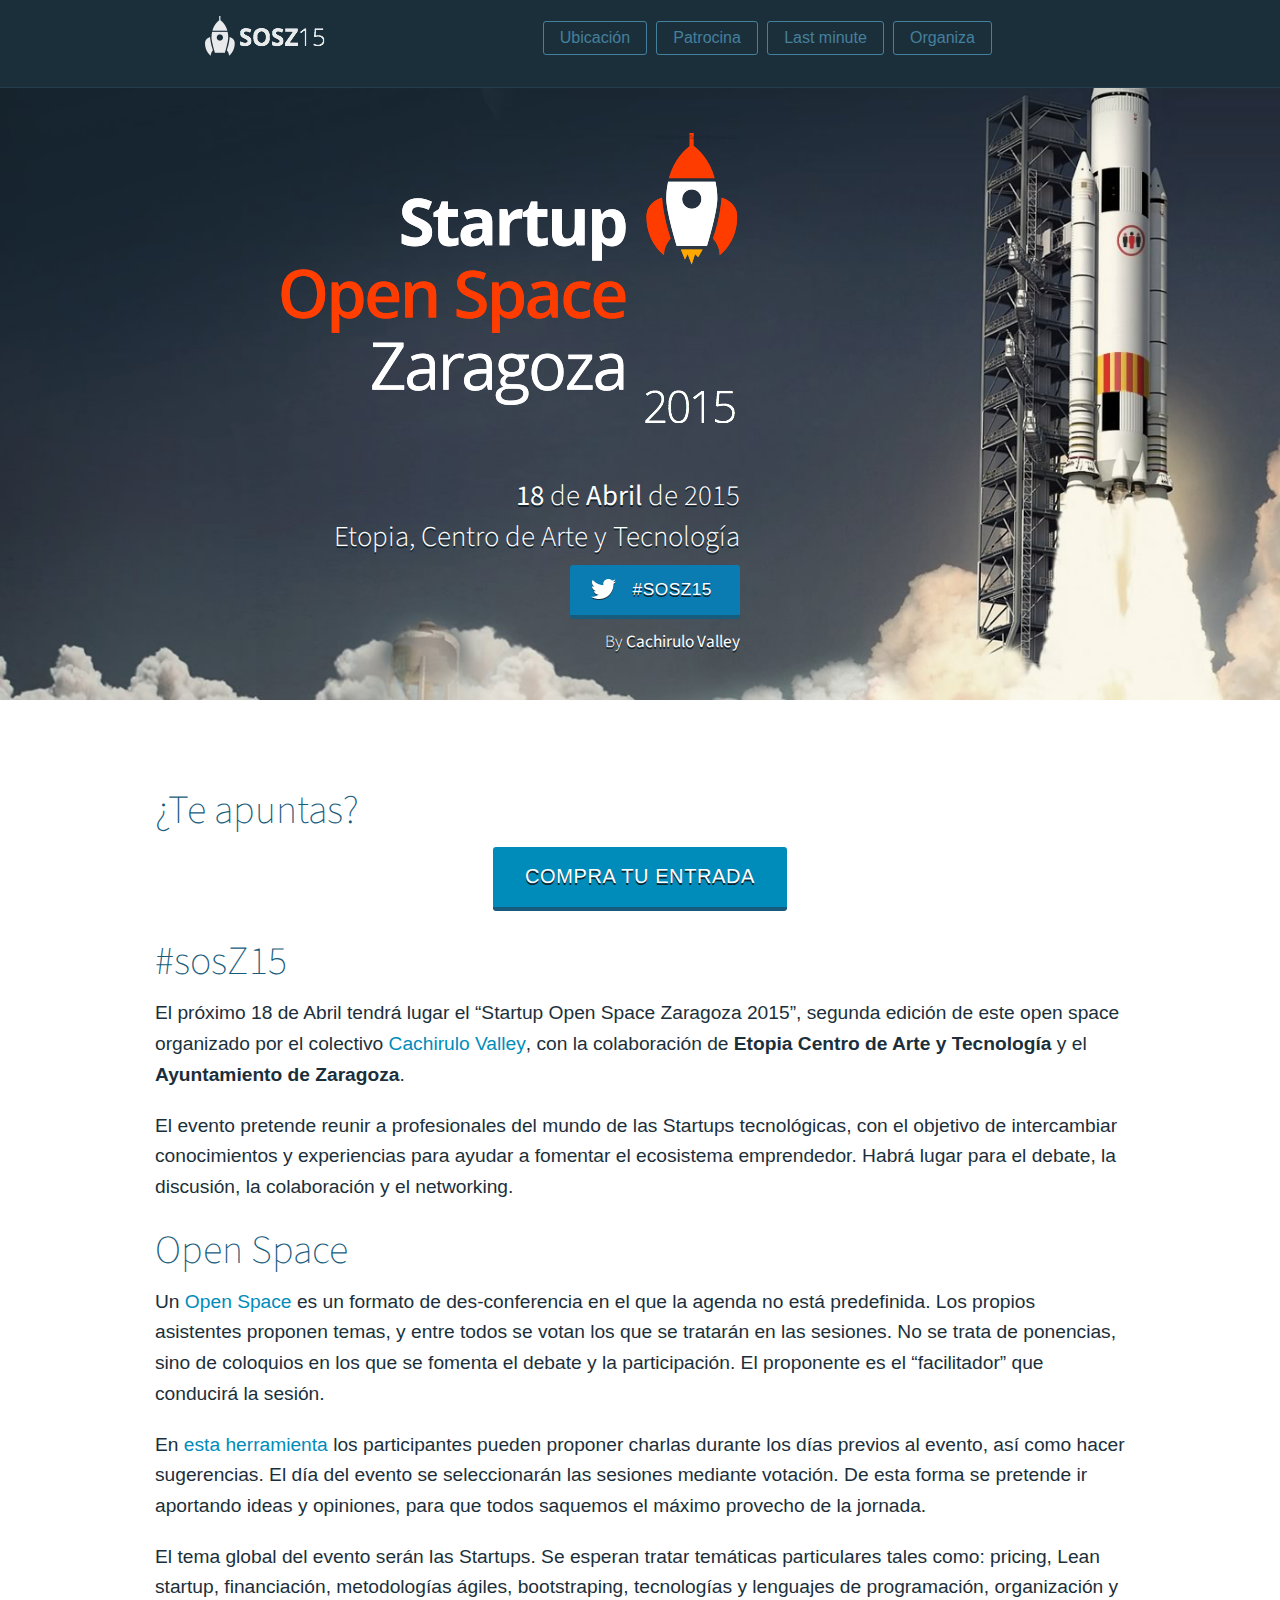
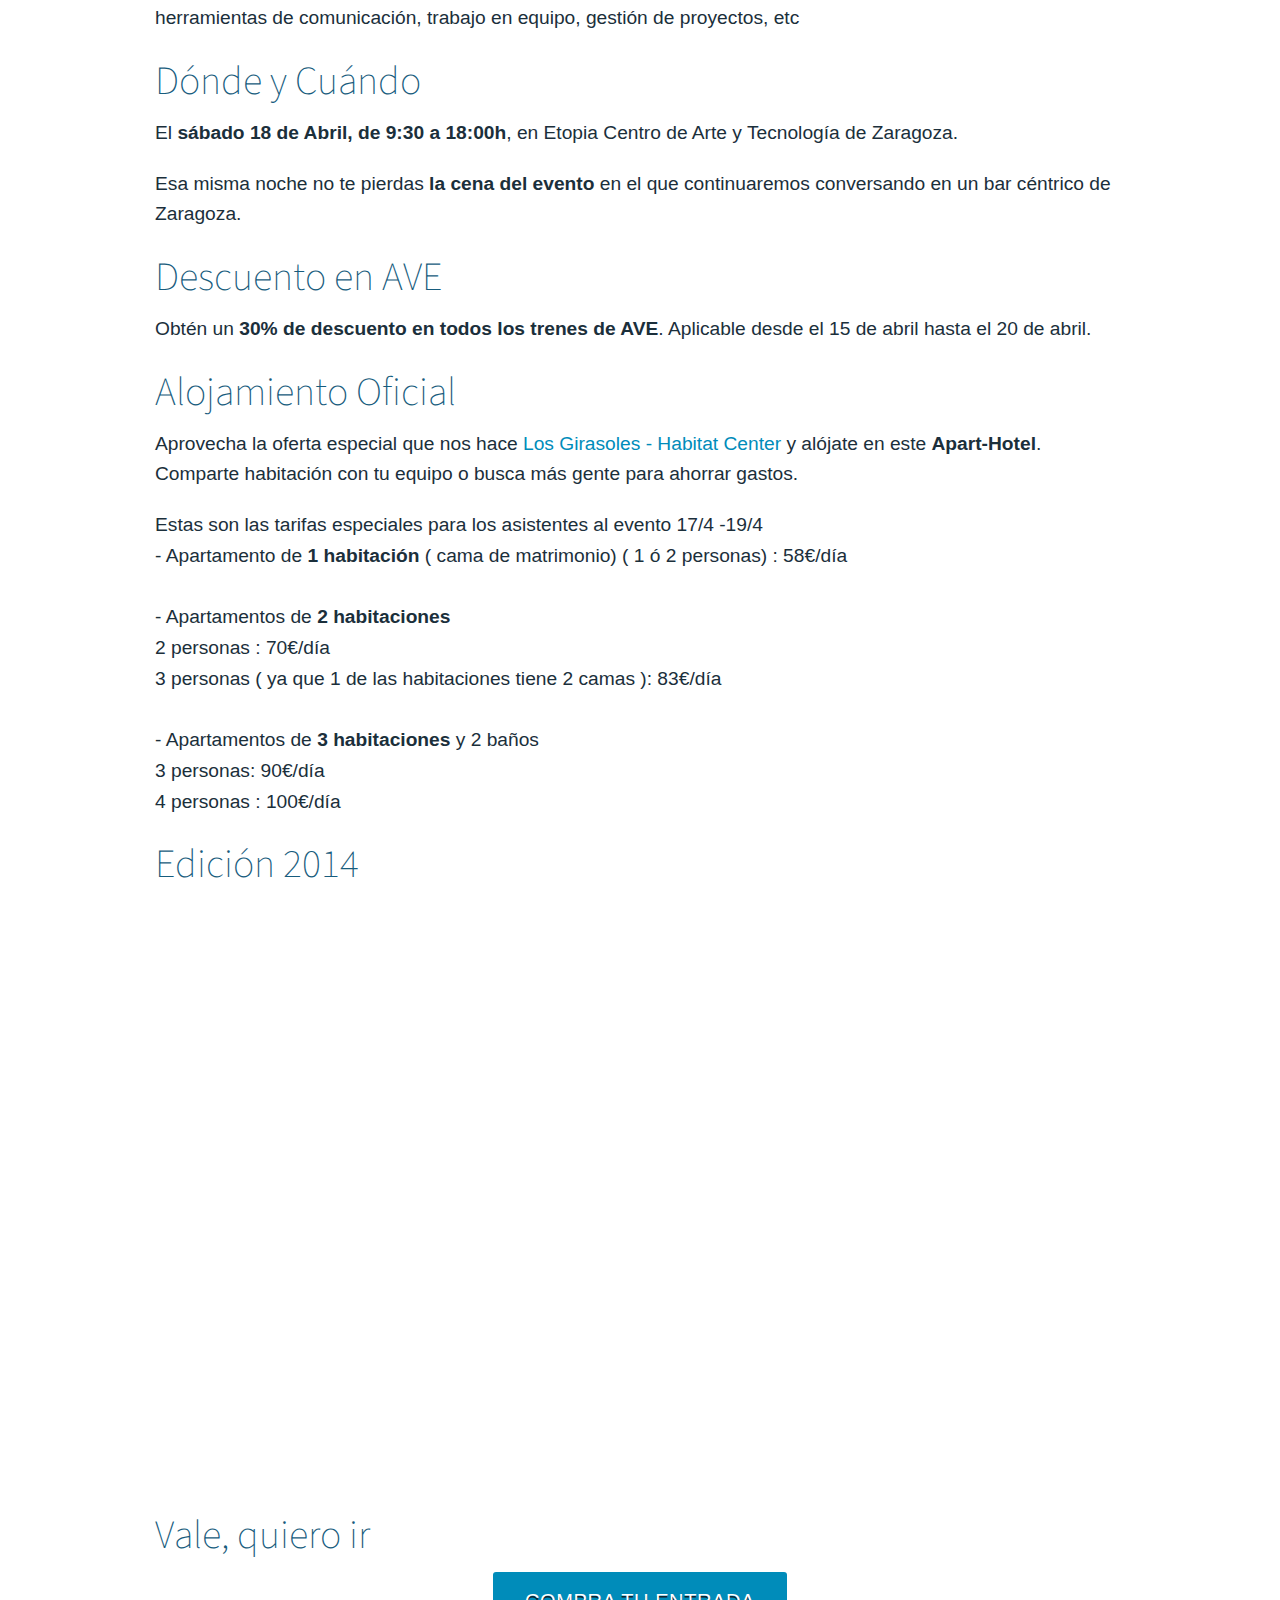
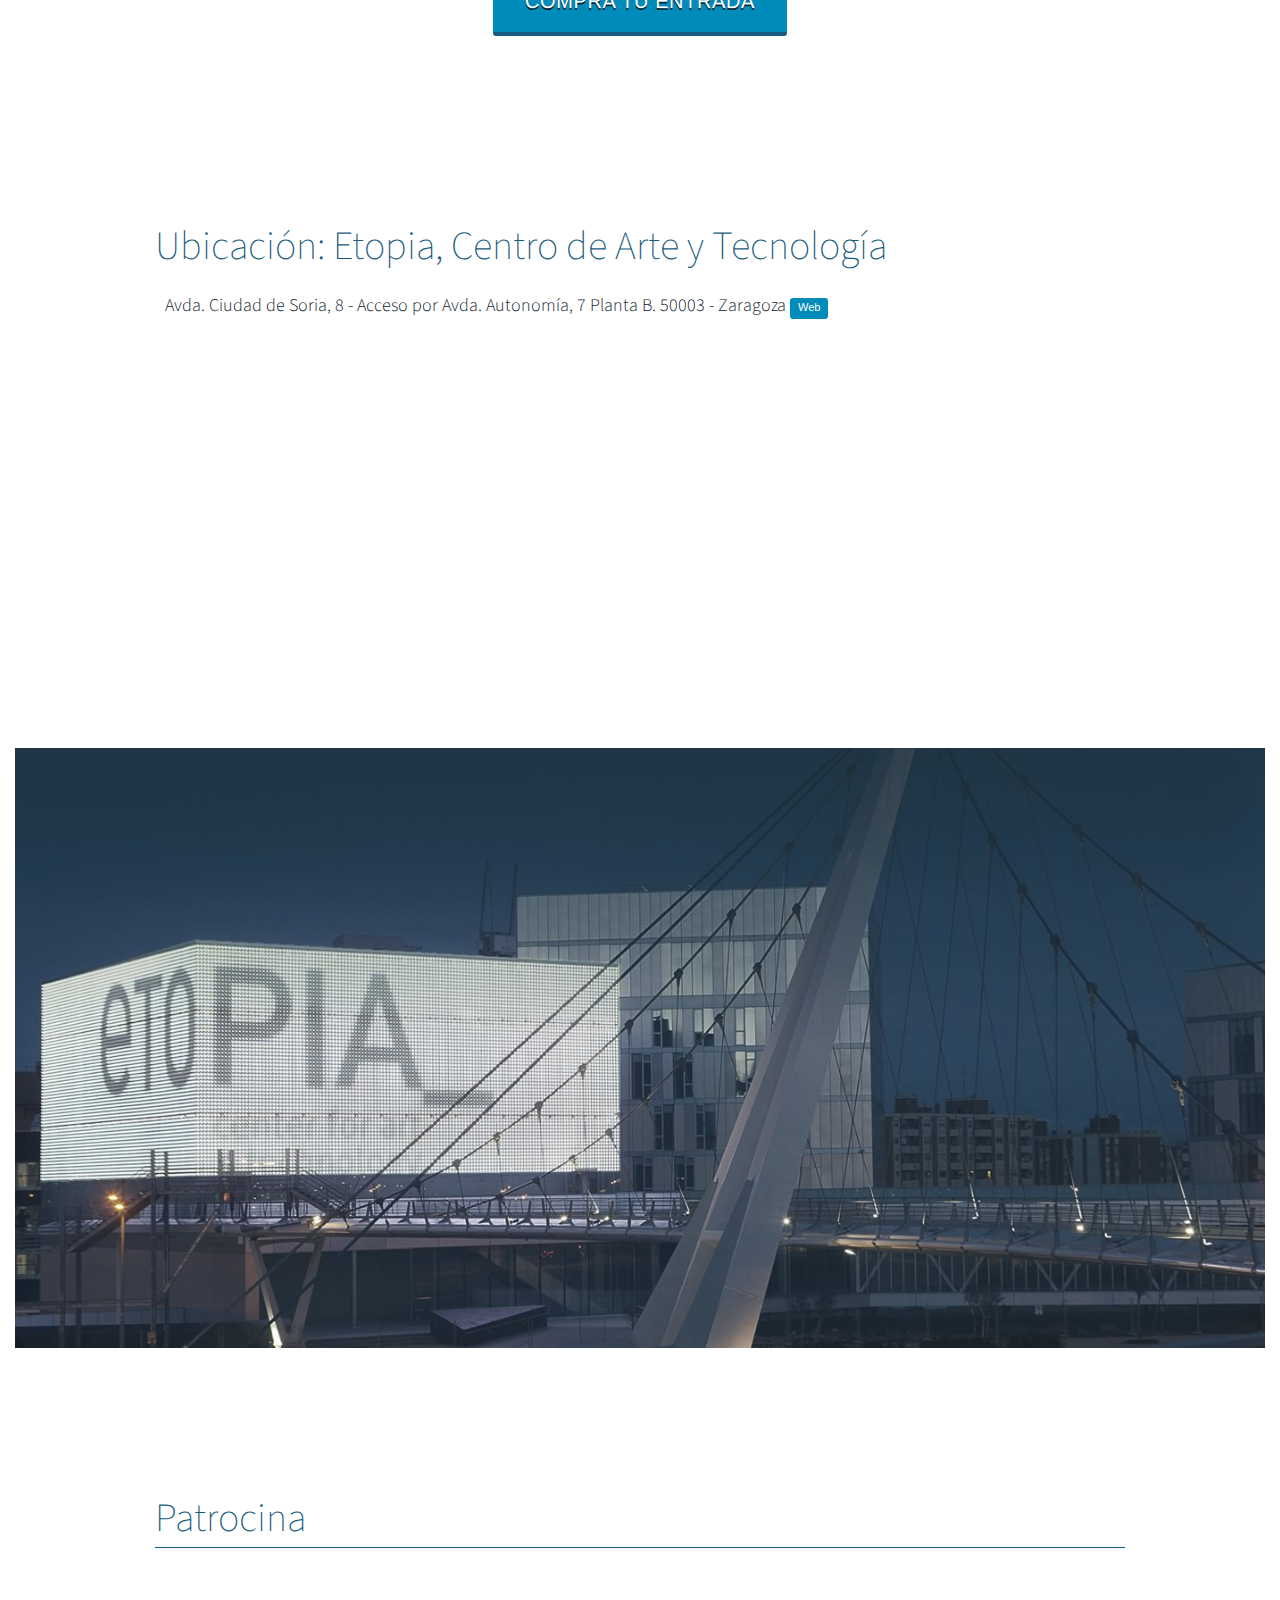
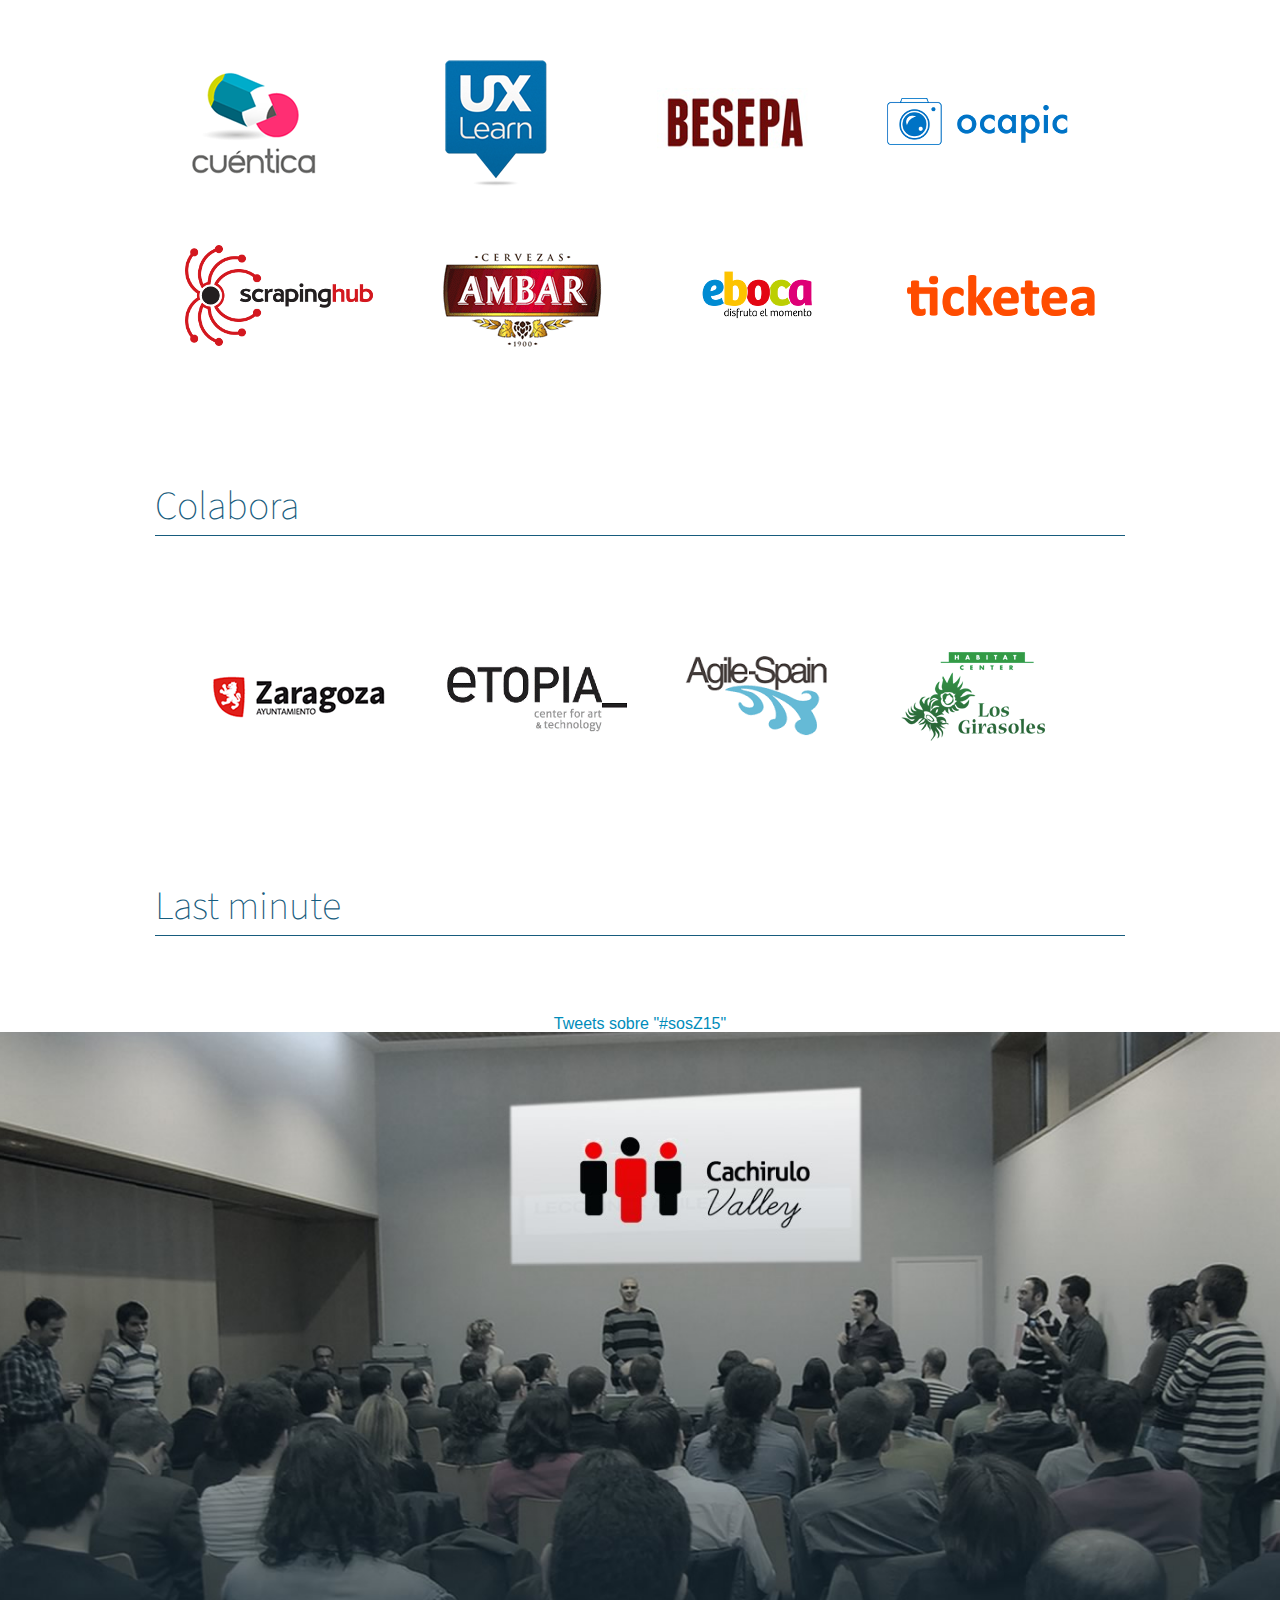
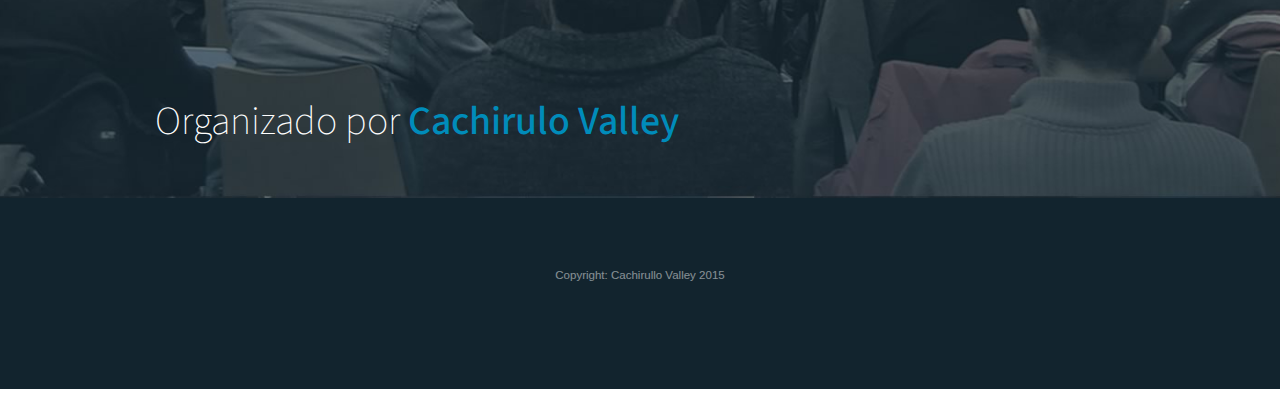
==== commit e80c73f0: "added buy ticktes button... ESTAMOS EMPANAOS, COPÓN!" ====
--- a/index.html
+++ b/index.html
@@ -66,7 +66,10 @@
 <div class="large-12 columns description" id="description">
     <div class="row wrapper">
         <div class="large-12 columns inner">
-            <!-- NEW COPY TEXT CHANGED -->
+            <h2>¿Te apuntas?</h2>
+            <div class="large-4 columns large-centered">
+                    <a href="https://www.ticketea.com/sosz15/" class="button large radius expand" target="_blank">COMPRA TU ENTRADA</a>
+            </div>
             <h2>#sosZ15</h2>
             <p>El próximo 18 de Abril tendrá lugar el “Startup Open Space Zaragoza 2015”, segunda edición de este open space organizado por el colectivo <a href="http://wwww.cachirulovalley.com" target="_blank">Cachirulo Valley</a>, con la colaboración de <strong>Etopia Centro de Arte y Tecnología</strong> y el <strong>Ayuntamiento de Zaragoza</strong>.</p>
             <p>El evento pretende reunir a profesionales del mundo de las Startups tecnológicas, con el objetivo de intercambiar conocimientos y experiencias para ayudar a fomentar el ecosistema emprendedor. Habrá lugar para el debate, la discusión, la colaboración y el networking.</p>
@@ -106,6 +109,11 @@
             <h2>Edición 2014</h2>
             <div class="flex-video">
               <iframe width="100%" height="600" src="https://www.youtube.com/embed/YyNd-p_NQHc" frameborder="0" allowfullscreen></iframe>
+            </div>
+
+            <h2>Vale, quiero ir</h2>
+            <div class="large-4 columns large-centered">
+                    <a href="https://www.ticketea.com/sosz15/" class="button large radius expand" target="_blank">COMPRA TU ENTRADA</a>
             </div>
         </div>
     </div>
@@ -1364,17 +1372,6 @@
     <div class="row wrapper">
         <div class="large-12 columns inner">
             <h2>Patrocina</h2>
-<!--             <div class="logos top">
-                <a href="http://www.zaragoza.es/ciudad/centros/detalle_Centro?id=5105" target="_blank">
-                    <img src="assets/img/logos/logo-etopia.png" alt="Etopia">
-                </a>
-                <a href="http://www.zaragoza.es/" target="_blank">
-                    <img src="assets/img/logos/logo-ayuntamiento-zaragoza.png" alt="Ayuntamiento de Zaragoza">
-                </a>
-                <a href="http://www.cervezasambar.com/" target="_blank">
-                    <img src="assets/img/logos/logo-ambar.png" alt="Cerveza Ambar La Zaragozana">
-                </a>
-            </div> -->
             <div class="logos bottom">
                 <a href="http://cuentica.com/" target="_blank">
                     <img src="assets/img/logos/logo-cuentica.png" alt="Cuentica">
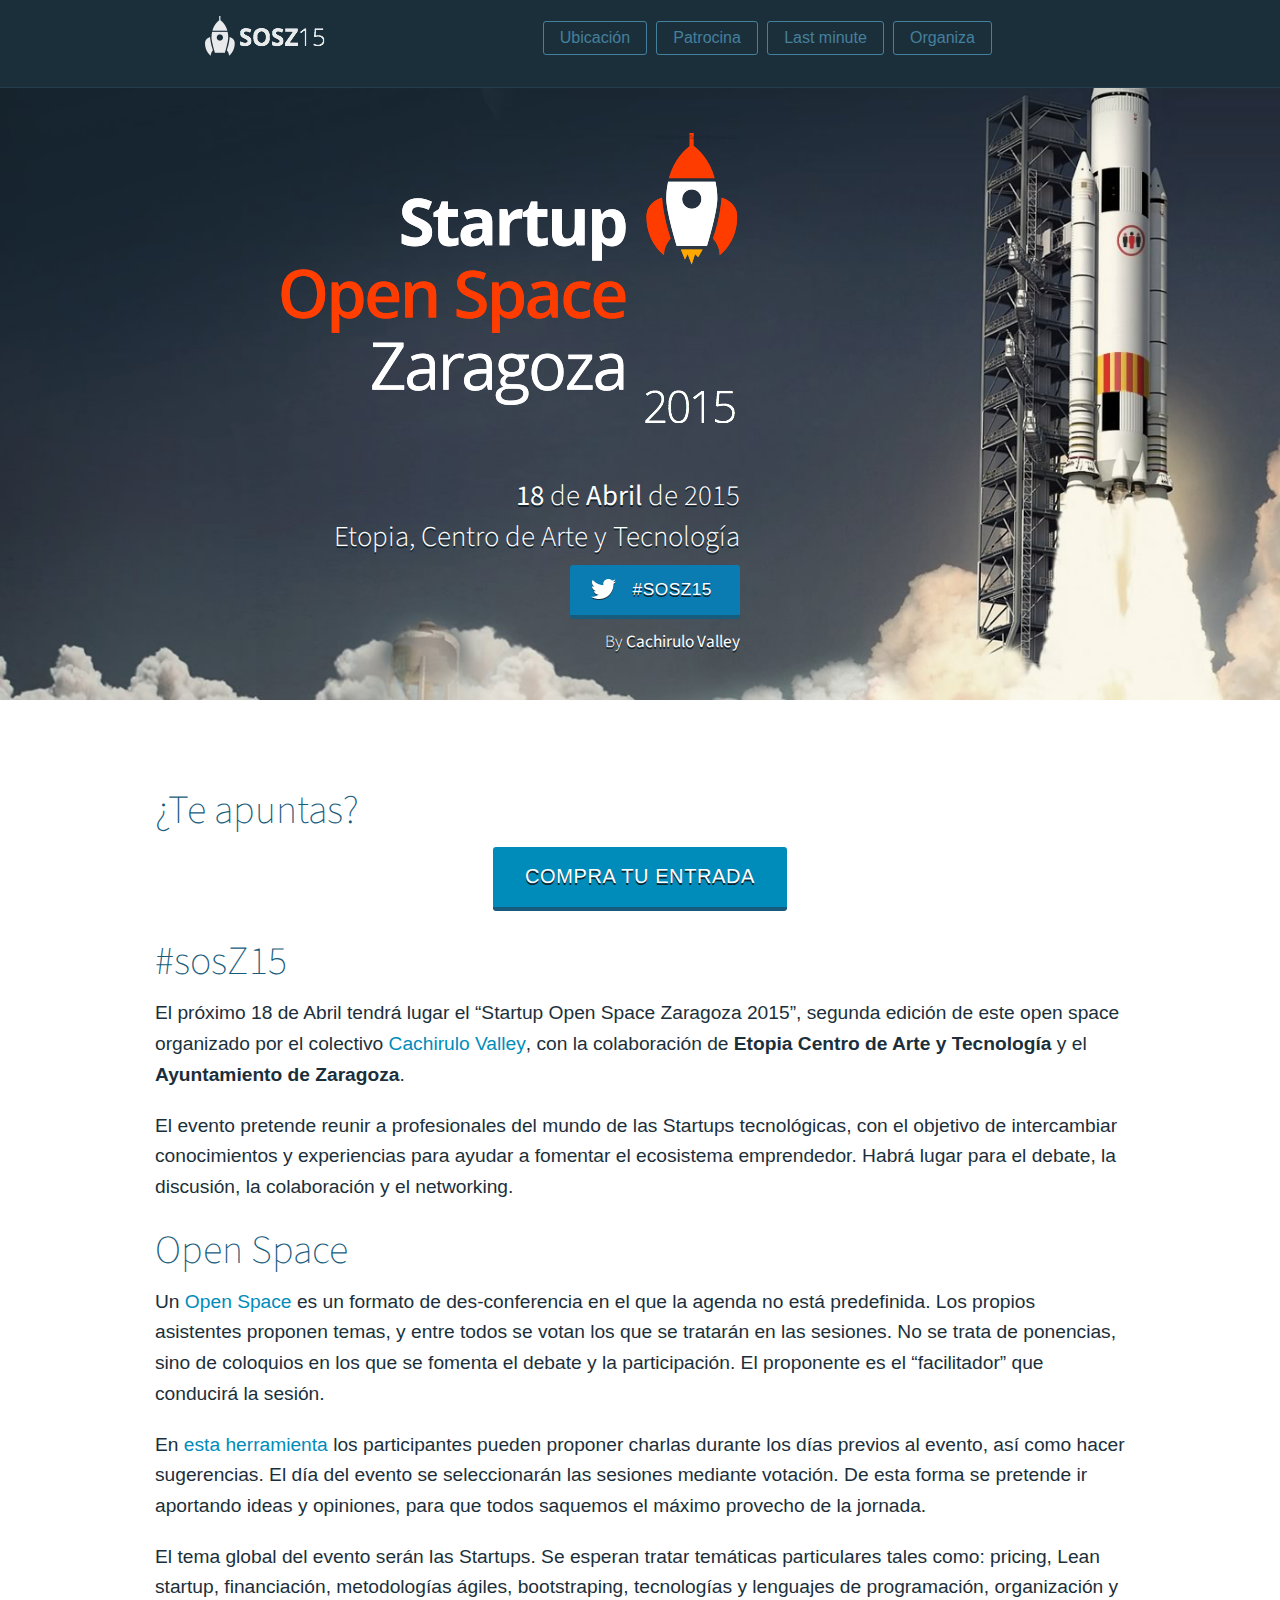
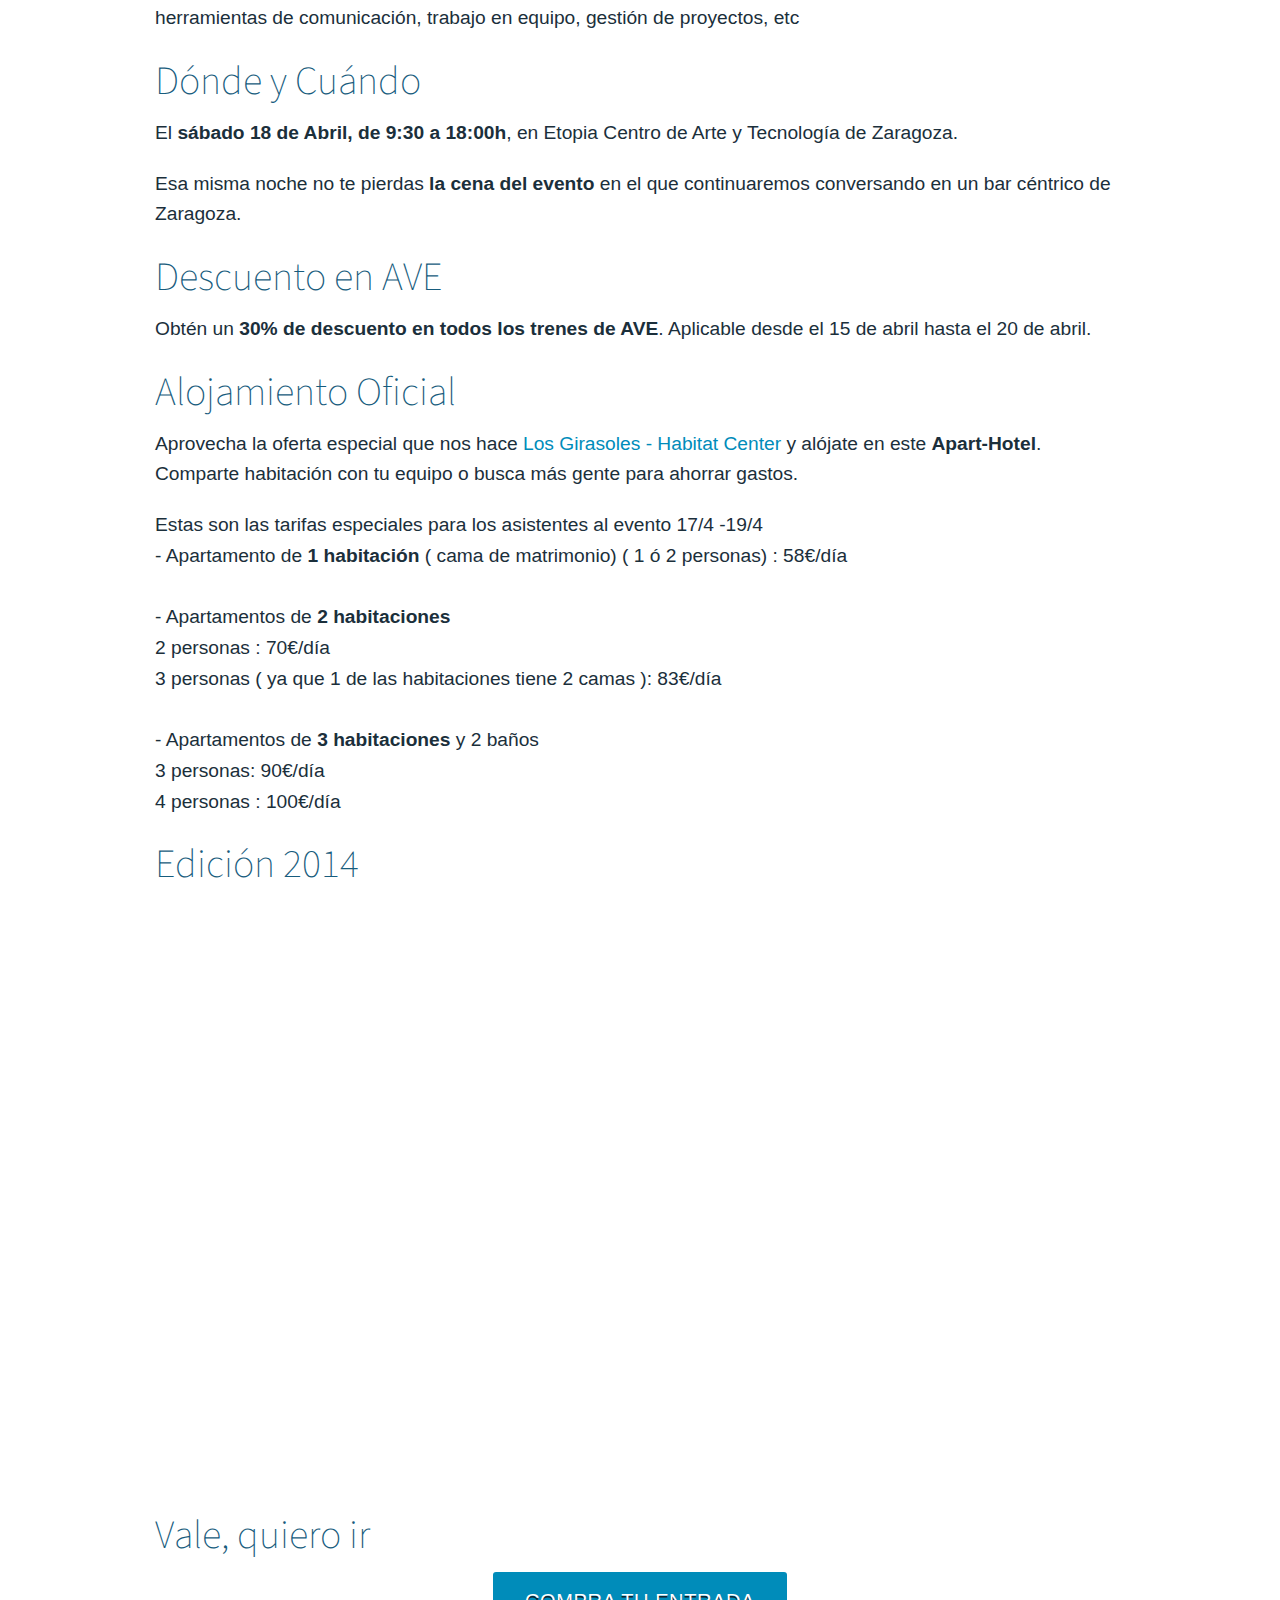
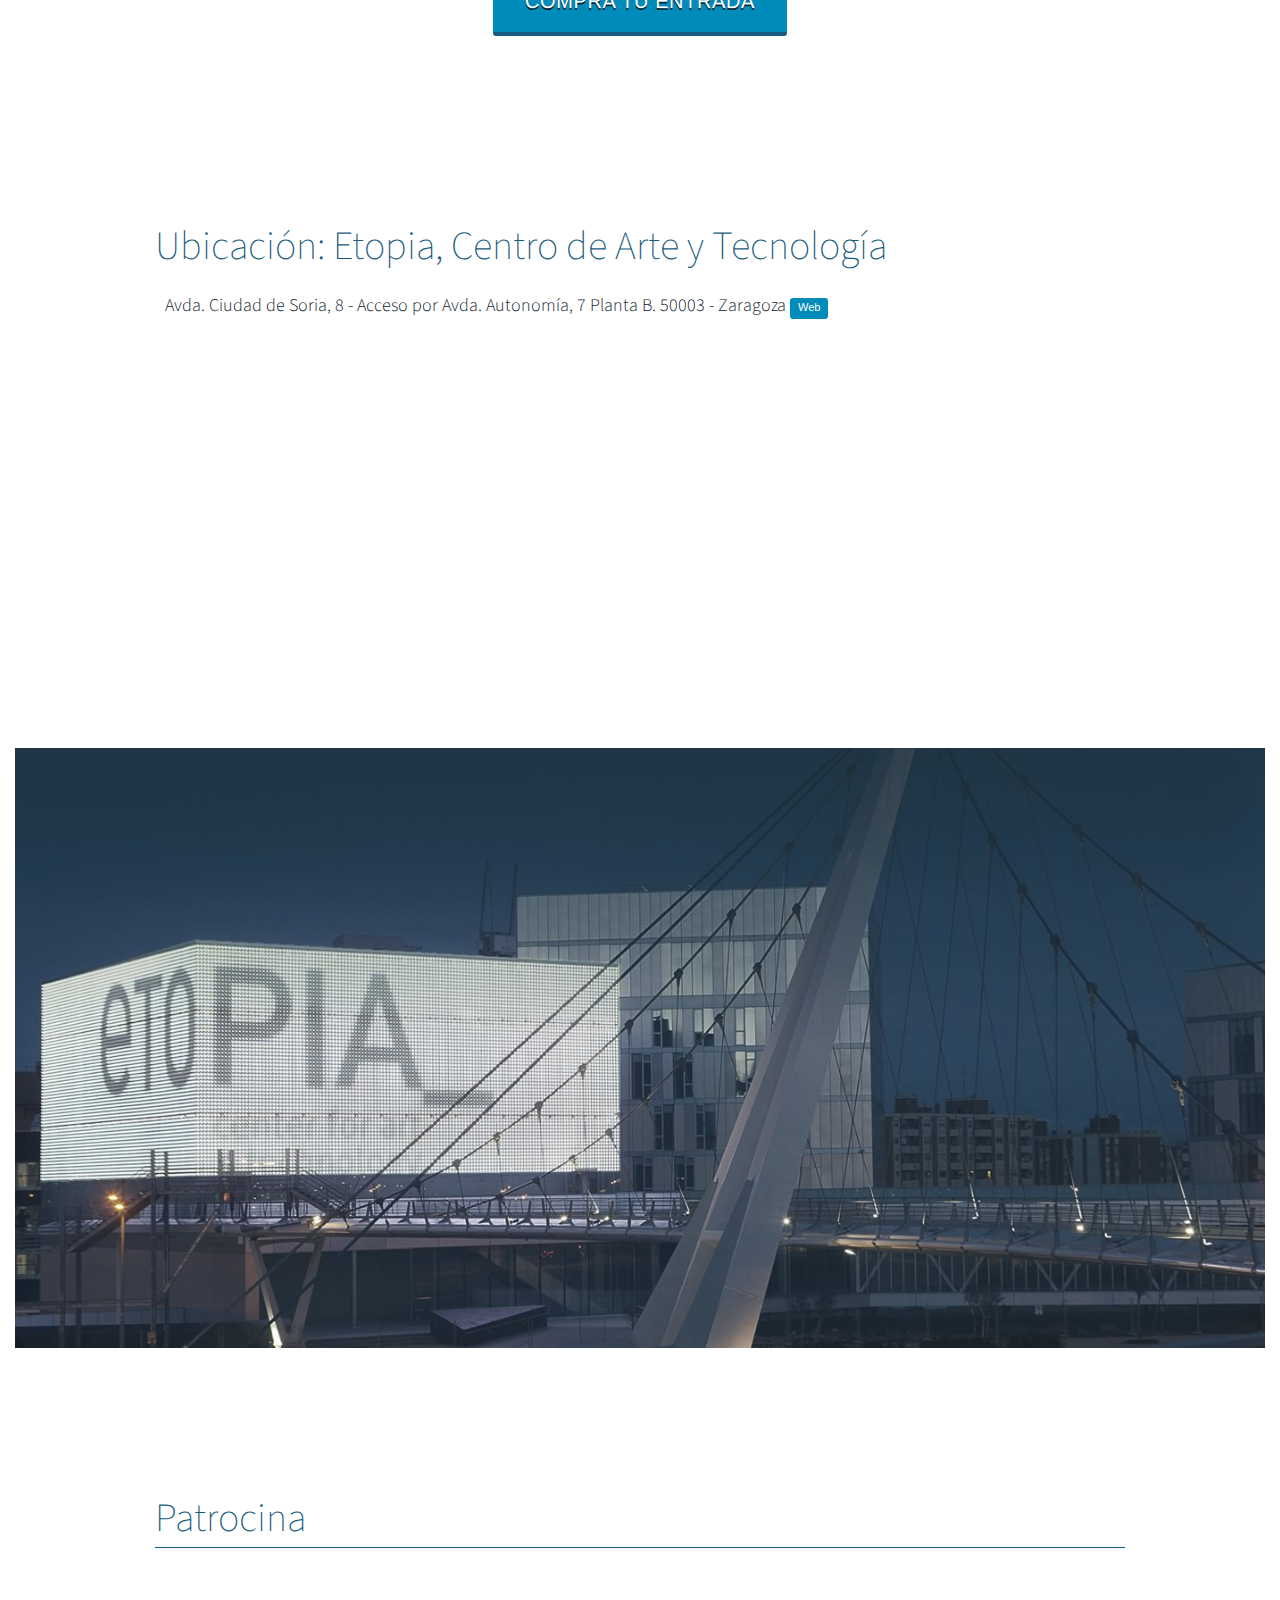
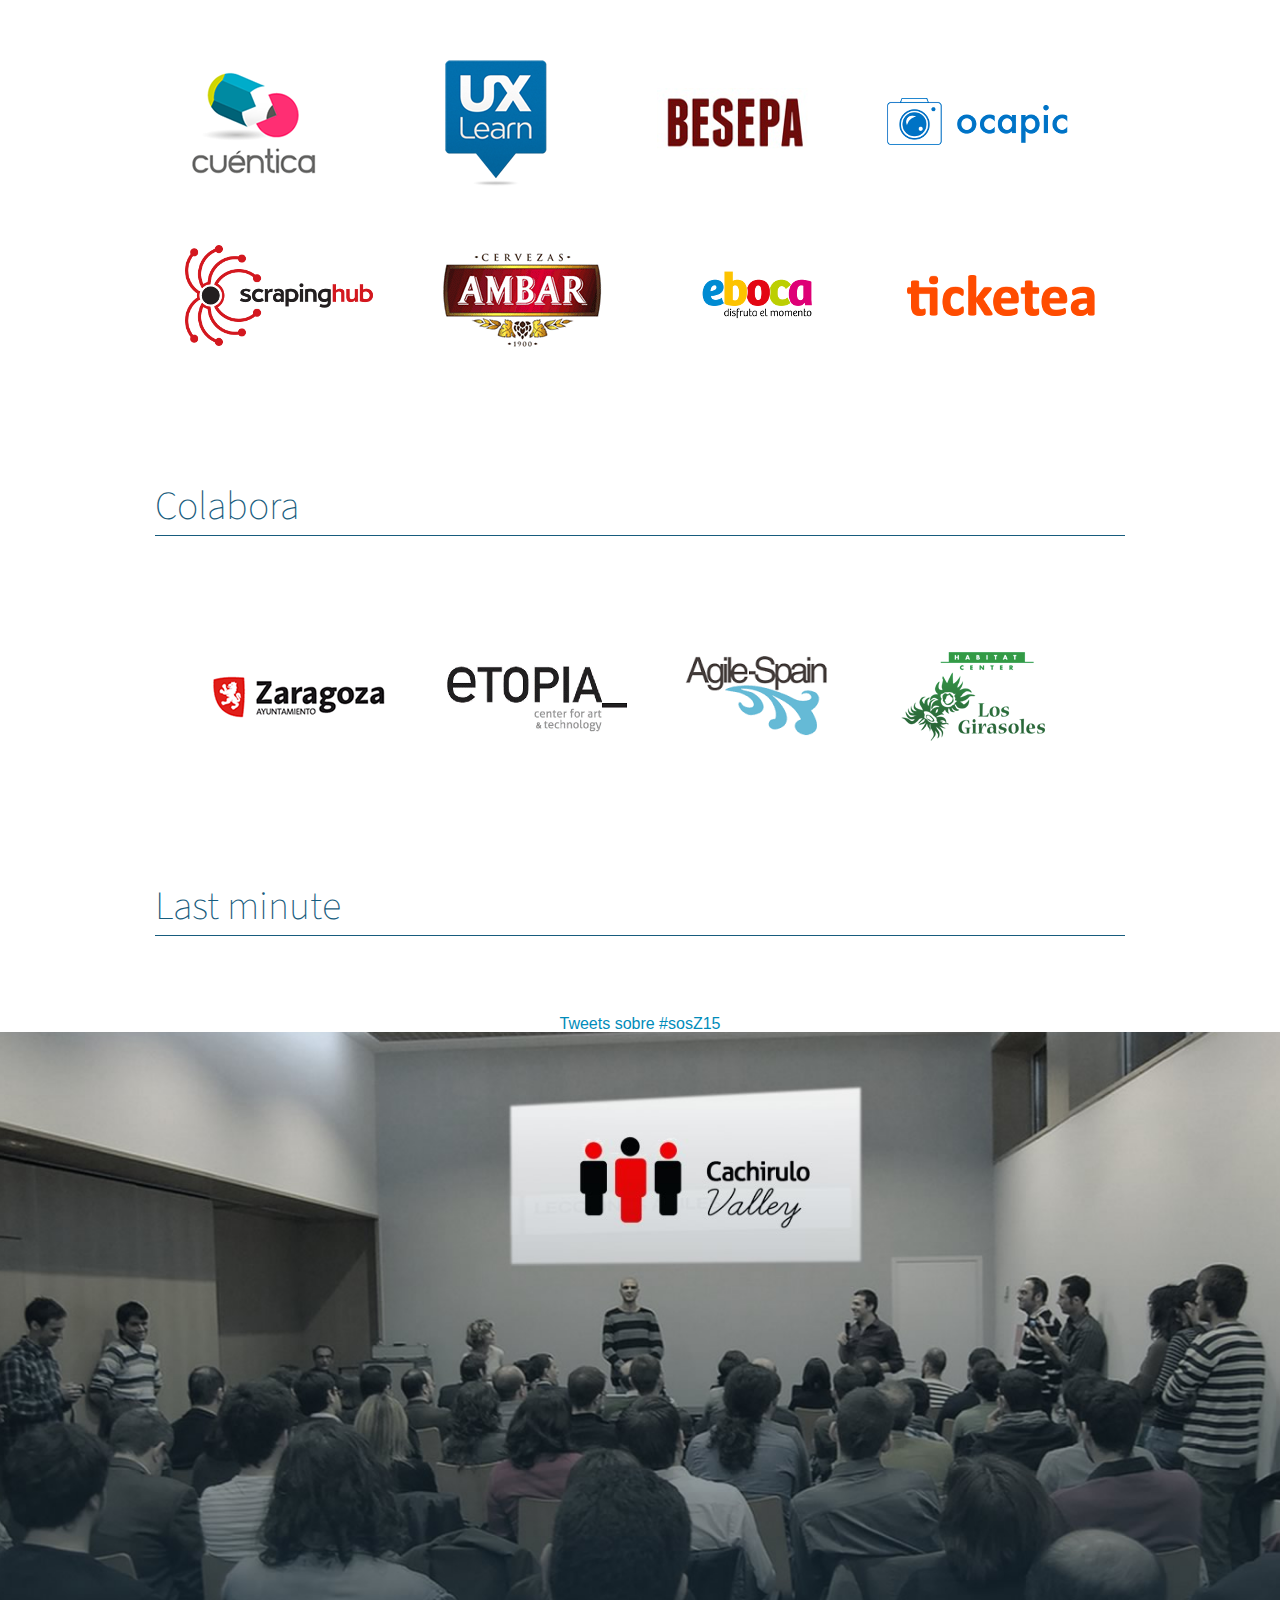
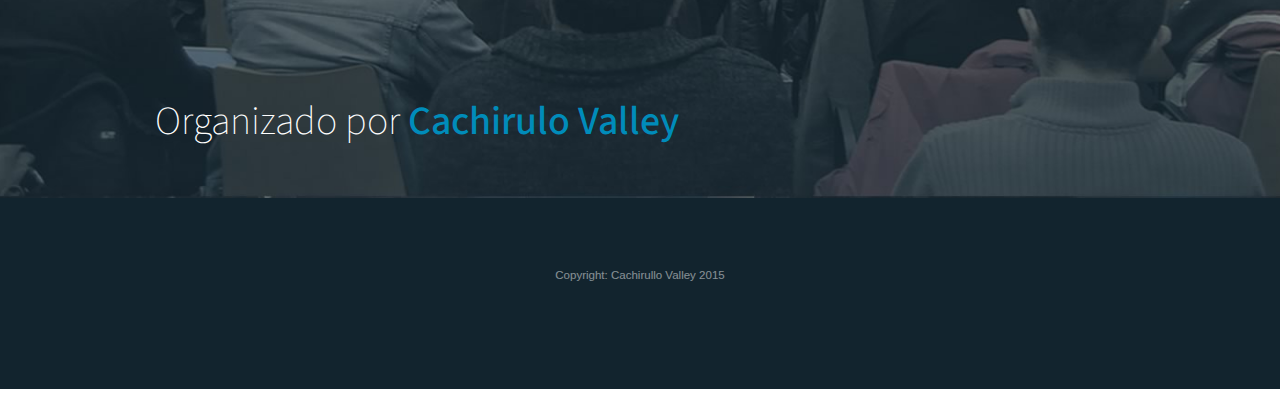
==== commit 450f3b41: "Twitter widget changed - #sosZ15" ====
--- a/index.html
+++ b/index.html
@@ -94,7 +94,7 @@
 
             <h2>Descuento en AVE</h2>
             <p>Obtén un <strong>30% de descuento en todos los trenes de AVE</strong>. Aplicable desde el 15 de abril hasta el 20 de abril.</p>
-        
+
             <h2>Alojamiento Oficial</h2>
             <p>Aprovecha la oferta especial que nos hace <a href="http://www.losgirasoles.info/">Los Girasoles - Habitat Center</a> y alójate en este <strong>Apart-Hotel</strong>. Comparte habitación con tu equipo o busca más gente para ahorrar gastos.</p>
             <p>Estas son las tarifas especiales para los asistentes al evento 17/4 -19/4</br>
@@ -118,7 +118,7 @@
         </div>
     </div>
 </div><!-- end description -->
-<!-- PATROCINIO CAMISETA 
+<!-- PATROCINIO CAMISETA
 <div class="large-12 columns tshirt" id="thanks">
     <div class="row wrapper">
         <div class="large-12 columns inner">
@@ -1379,11 +1379,11 @@
                 <a href="http://www.uxlearn.com/" target="_blank">
                     <img src="assets/img/logos/logo-ux-learn.png" alt="UX Learn">
                 </a>
-                
+
                 <a href="http://besepa.com/" target="_blank">
                     <img src="assets/img/logos/logo-besepa.png" alt="Besepa">
                 </a>
-                
+
                 <a href="http://www.ocapic.com/" target="_blank">
                     <img src="assets/img/logos/logo-ocapic.png" alt="UX Learn">
                 </a>
@@ -1402,7 +1402,7 @@
                 </a>
                 <a href="http://www.cervezasambar.com/" target="_blank">
                     <img src="assets/img/logos/logo-ambar.png" alt="Cervezas Ambar">
-                </a> 
+                </a>
                  <a href="http://www.eboca.com/" target="_blank">
                     <img src="assets/img/logos/logo-eboca.png" alt="Eboca">
                 </a>
@@ -1429,7 +1429,7 @@
                 </a>
                 <a href="http://www.losgirasoles.info/" target="_blank">
                     <img src="assets/img/logos/logo-girasoles.png" alt="Los Girasoles - Apart Center">
-                </a>                
+                </a>
             </div>
         </div>
     </div>
@@ -1439,8 +1439,8 @@
     <div class="row wrapper">
         <div class="large-12 columns inner">
             <h2 style="text-align: left">Last minute</h2>
-            <a class="twitter-timeline" href="https://twitter.com/search?q=%23sosZ15" data-widget-id="436996296616849408">Tweets sobre "#sosZ15"</a>
-            <script>!function(d,s,id){var js,fjs=d.getElementsByTagName(s)[0],p=/^http:/.test(d.location)?'http':'https';if(!d.getElementById(id)){js=d.createElement(s);js.id=id;js.src=p+"://platform.twitter.com/widgets.js";fjs.parentNode.insertBefore(js,fjs);}}(document,"script","twitter-wjs");</script>
+             <a class="twitter-timeline" href="https://twitter.com/hashtag/sosZ15" data-widget-id="578655989693620224">Tweets sobre #sosZ15</a>
+             <script>!function(d,s,id){var js,fjs=d.getElementsByTagName(s)[0],p=/^http:/.test(d.location)?'http':'https';if(!d.getElementById(id)){js=d.createElement(s);js.id=id;js.src=p+"://platform.twitter.com/widgets.js";fjs.parentNode.insertBefore(js,fjs);}}(document,"script","twitter-wjs");</script>
         </div>
     </div>
 </div><!-- end last-minute -->
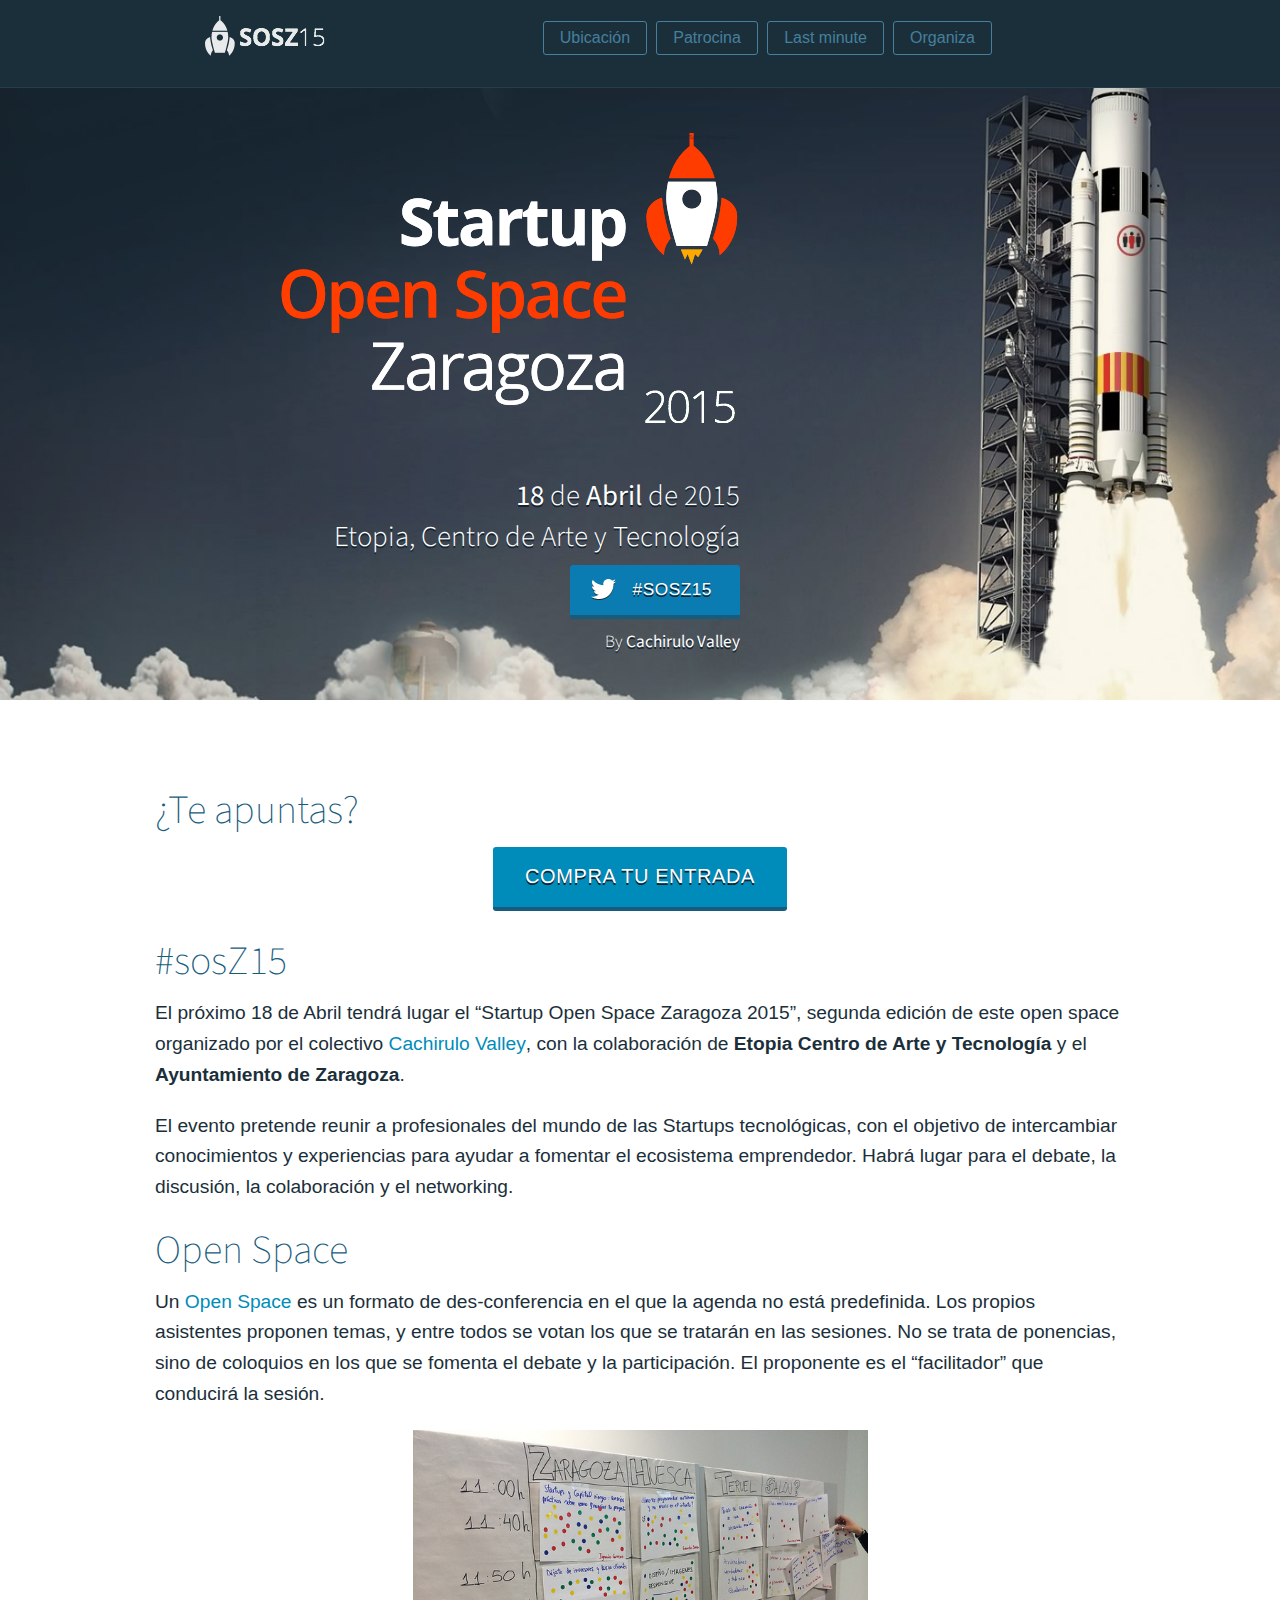
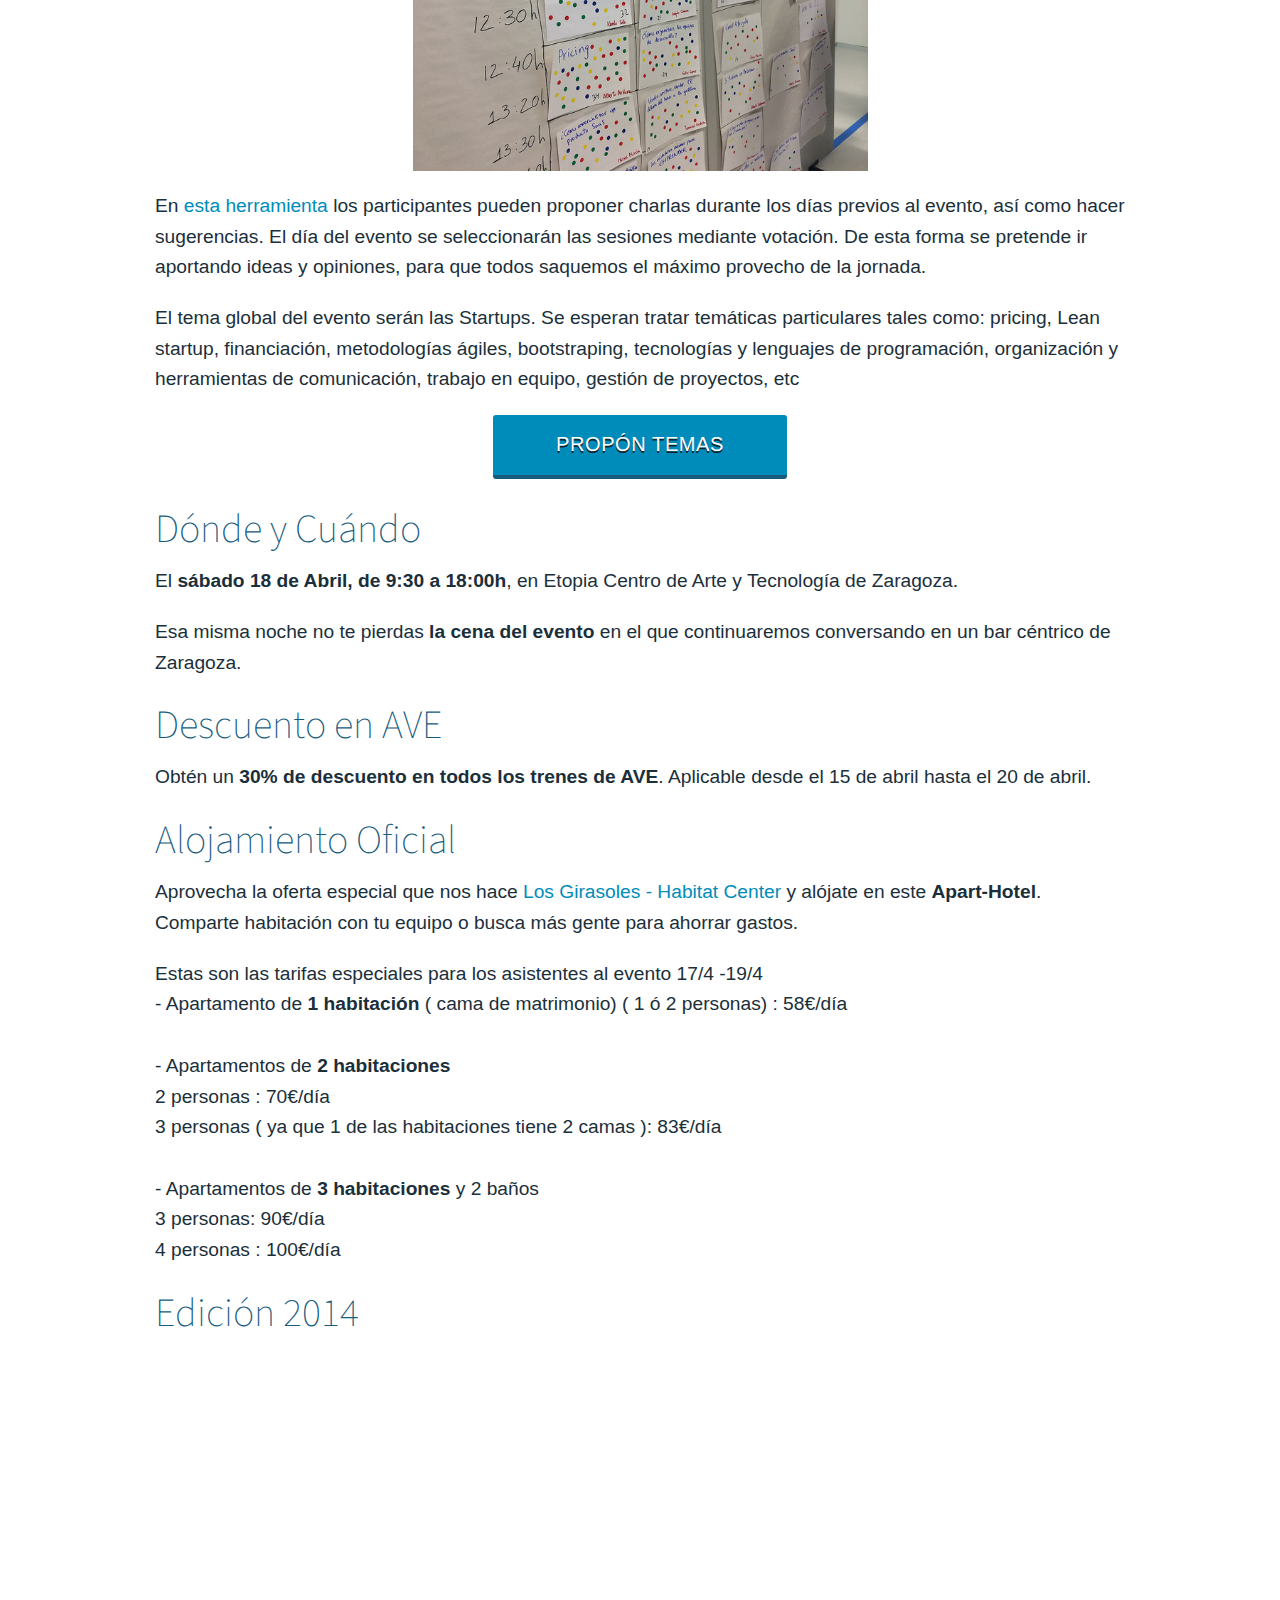
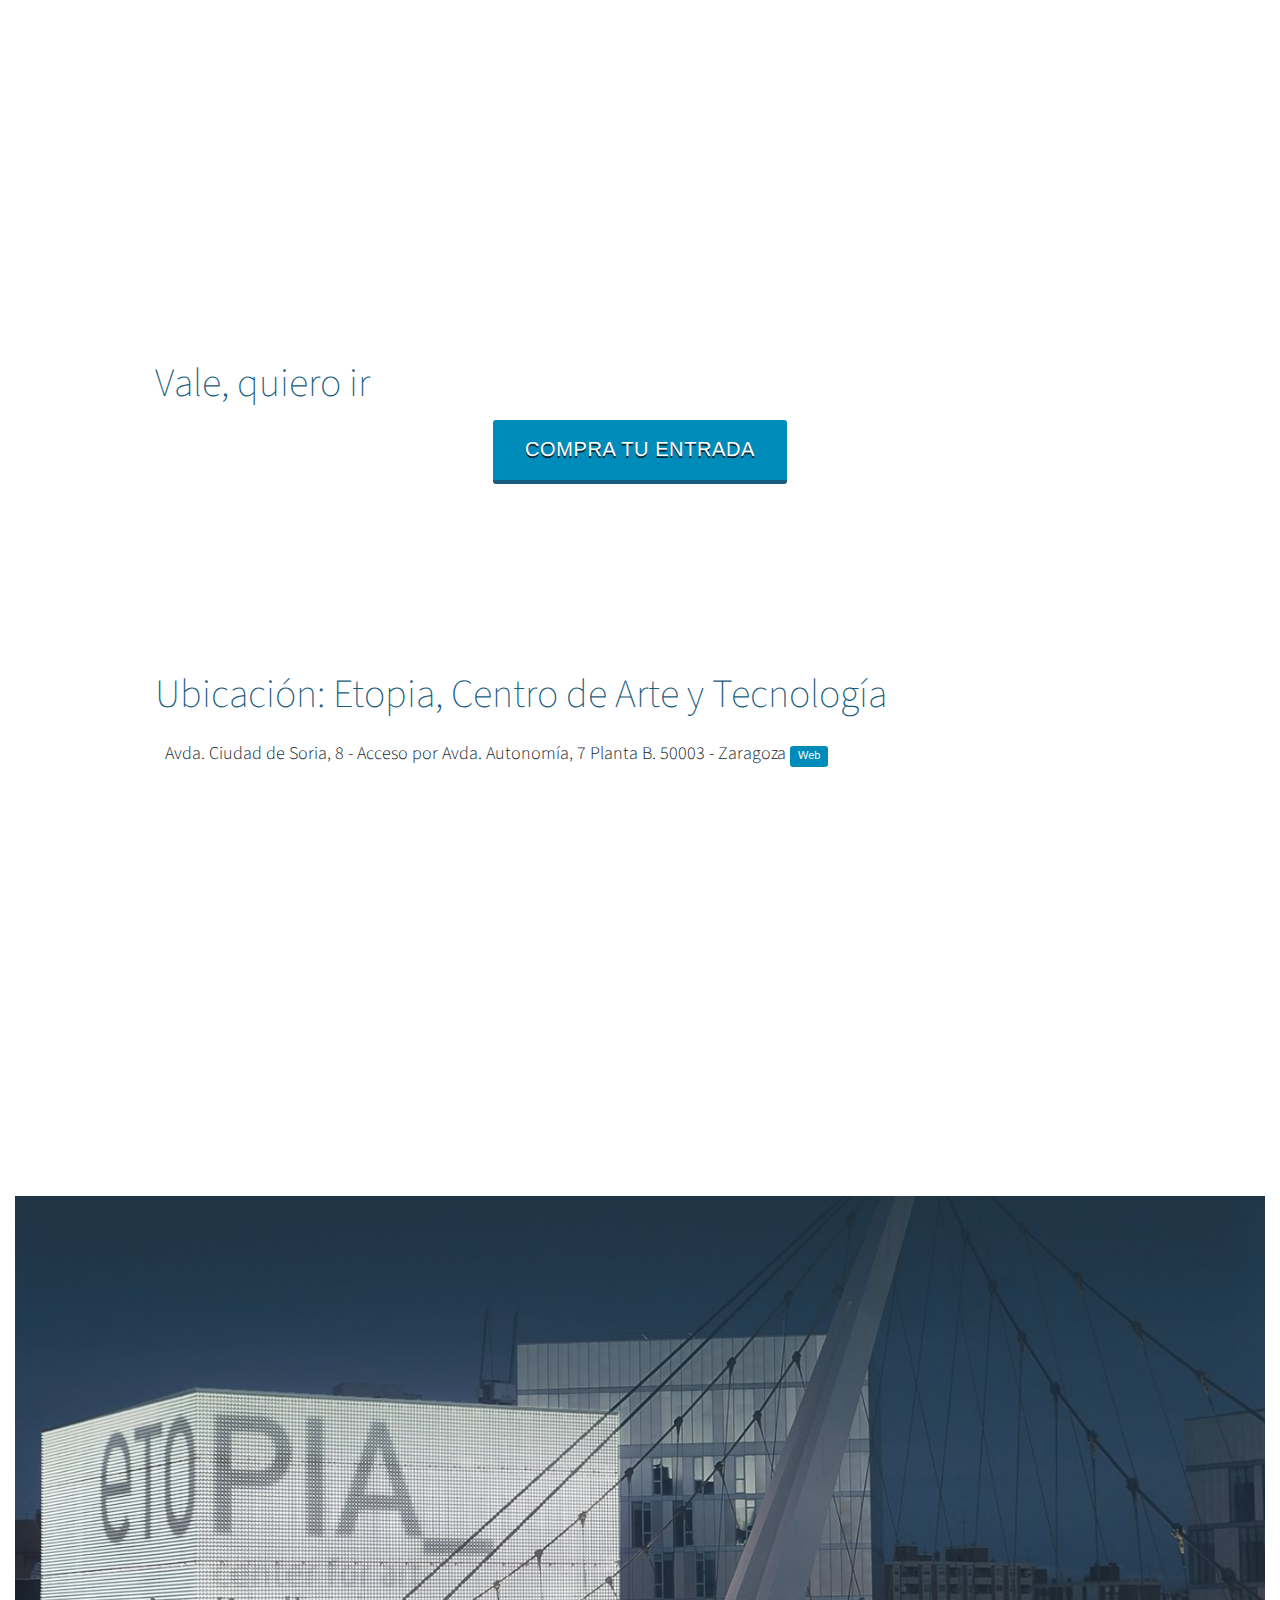
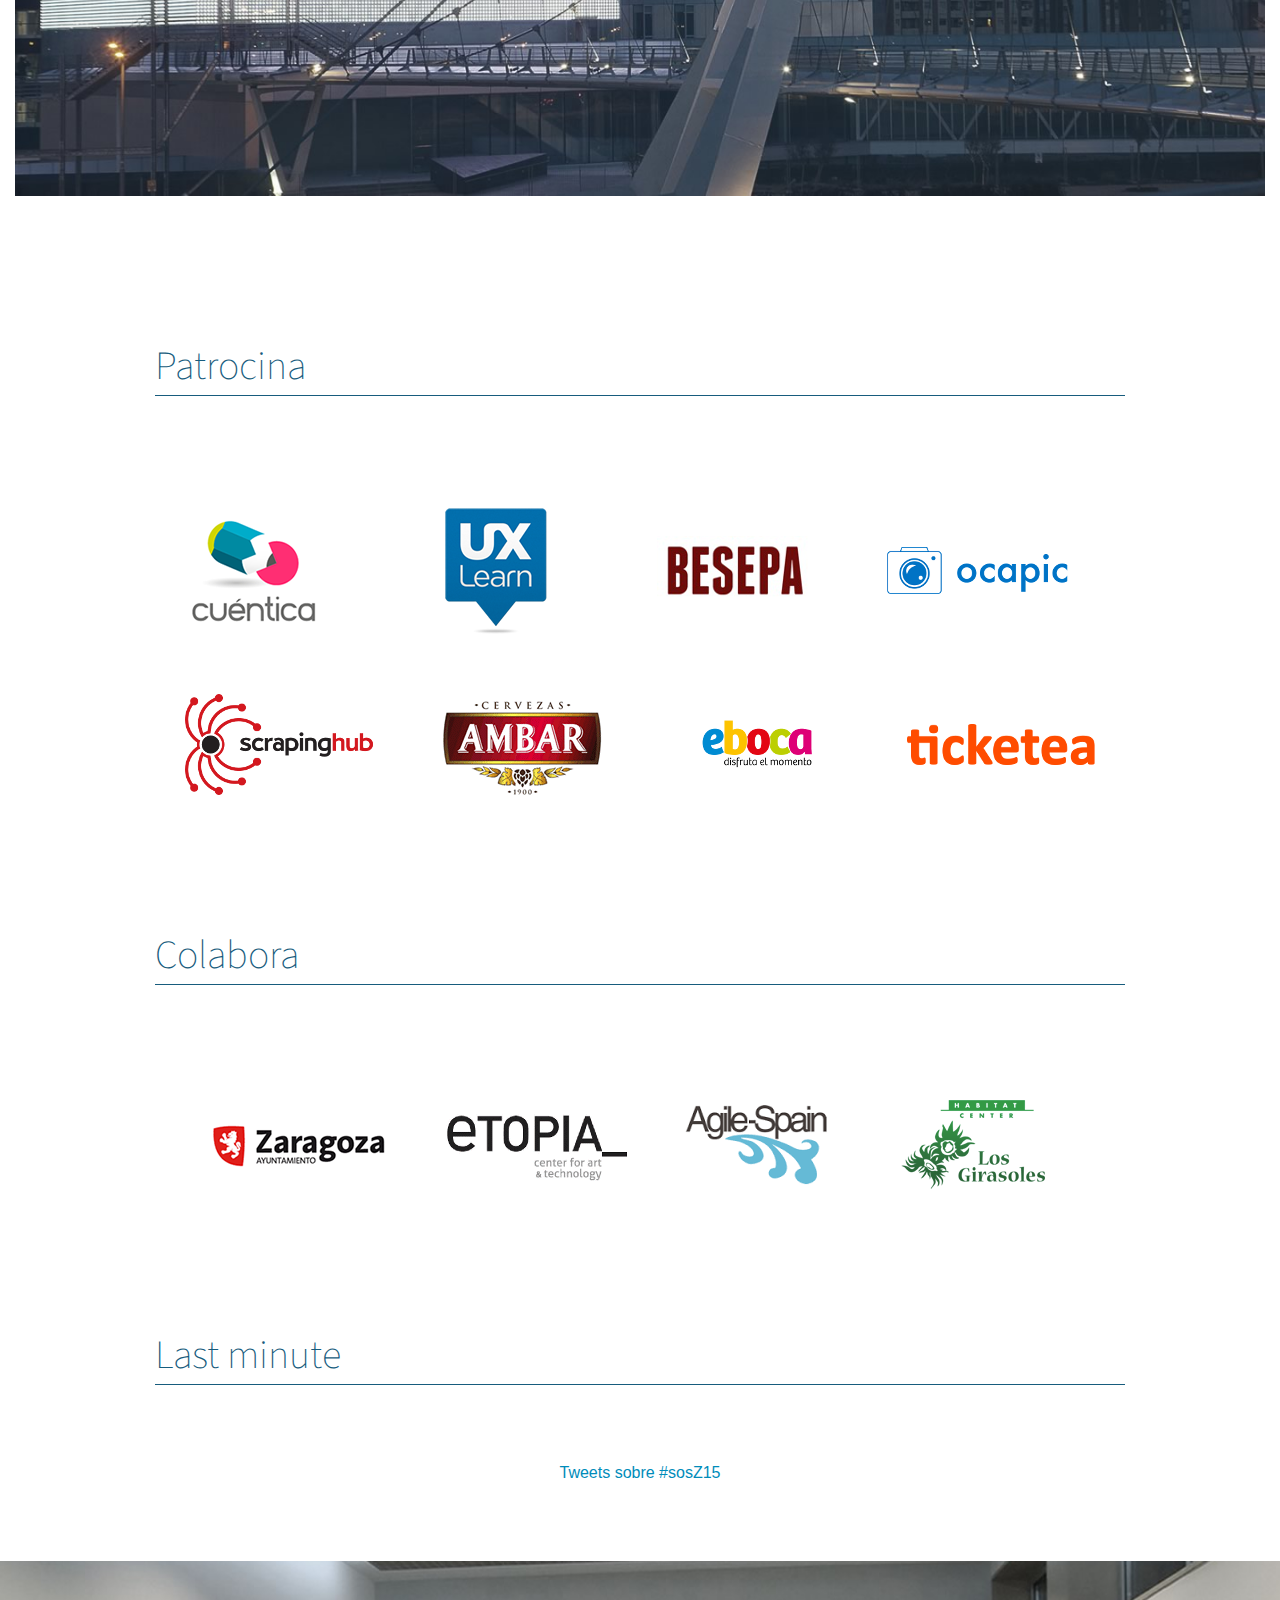
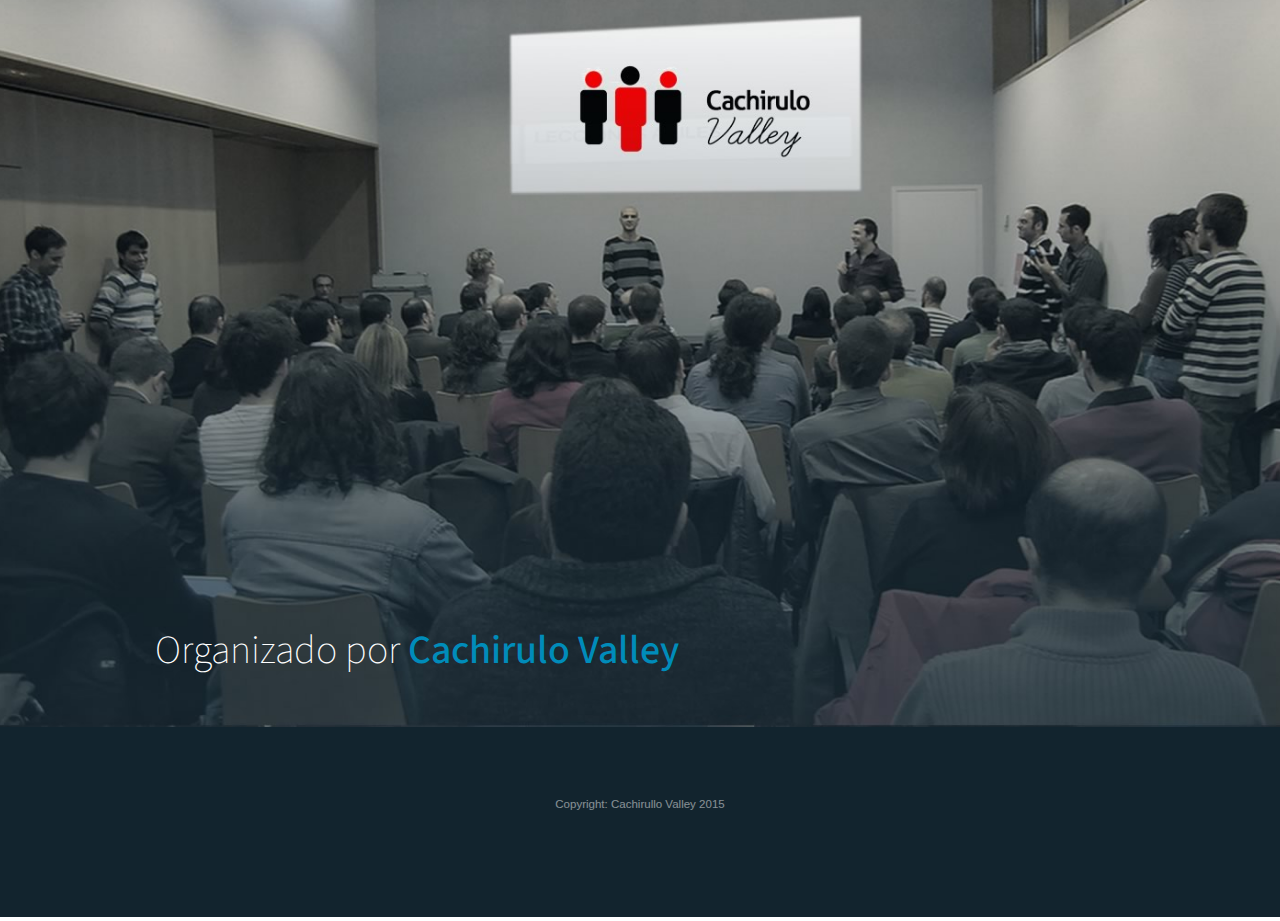
==== commit 938ad0c0: "Sessions link, Open Space link and board image" ====
--- a/index.html
+++ b/index.html
@@ -75,9 +75,17 @@
             <p>El evento pretende reunir a profesionales del mundo de las Startups tecnológicas, con el objetivo de intercambiar conocimientos y experiencias para ayudar a fomentar el ecosistema emprendedor. Habrá lugar para el debate, la discusión, la colaboración y el networking.</p>
 
             <h2>Open Space</h2>
-            <p>Un <a href="http://cachirulovalley.com/2015/startup-open-space-2015/" target="_blank">Open Space</a> es un formato de des-conferencia  en el que la agenda no está predefinida. Los propios asistentes proponen temas, y entre todos se votan los que se tratarán en las sesiones. No se trata de ponencias, sino de coloquios en los que se fomenta el debate y la participación. El proponente es el “facilitador” que conducirá la sesión.</p>
+            <p>Un <a href="http://www.proyectosagiles.org/que-es-open-space" target="_blank">Open Space</a> es un formato de des-conferencia  en el que la agenda no está predefinida. Los propios asistentes proponen temas, y entre todos se votan los que se tratarán en las sesiones. No se trata de ponencias, sino de coloquios en los que se fomenta el debate y la participación. El proponente es el “facilitador” que conducirá la sesión.</p>
+            <p>
+              <div class="large-6 columns large-centered">
+                <img src="assets/img/board_sosz14.jpg" alt="Tablero SOSZ14"/>
+              </div>
+            </p>
             <p>En <a href="http://sesiones.cachirulovalley.com/proposals" target="_blank">esta herramienta</a> los participantes pueden proponer charlas durante los días previos al evento, así como hacer sugerencias. El día del evento se seleccionarán las sesiones mediante votación. De esta forma se pretende ir aportando ideas y opiniones, para que todos saquemos el máximo provecho de la jornada.</p>
             <p>El tema global del evento serán las Startups. Se esperan tratar temáticas particulares tales como: pricing, Lean startup, financiación, metodologías ágiles, bootstraping, tecnologías y lenguajes de programación, organización y herramientas de comunicación, trabajo en equipo, gestión de proyectos, etc</p>
+            <div class="large-4 columns large-centered">
+                    <a href="http://sesiones.cachirulovalley.com/proposals" class="button large radius expand" target="_blank">PROPÓN TEMAS</a>
+            </div>
 
             <h2>Dónde y Cuándo</h2>
             <p>El <strong>sábado 18 de Abril, de 9:30 a 18:00h</strong>, en Etopia Centro de Arte y Tecnología de Zaragoza.</p>
--- a/assets/css/app.min.css
+++ b/assets/css/app.min.css
@@ -1 +1 @@
-meta.foundation-mq-small{font-family:"/only screen and (max-width: 40em)/";width:0}meta.foundation-mq-medium{font-family:"/only screen and (min-width:40.063em)/";width:40.063em}meta.foundation-mq-large{font-family:"/only screen and (min-width:64.063em)/";width:64.063em}meta.foundation-mq-xlarge{font-family:"/only screen and (min-width:90.063em)/";width:90.063em}meta.foundation-mq-xxlarge{font-family:"/only screen and (min-width:120.063em)/";width:120.063em}*,:after,:before{-moz-box-sizing:border-box;-webkit-box-sizing:border-box;box-sizing:border-box}body,html{font-size:100%}body{background:#fff;color:#222;padding:0;margin:0;font-family:"Helvetica Neue",Helvetica,Helvetica,Arial,sans-serif;font-weight:400;font-style:normal;line-height:1;position:relative;cursor:default}a:hover{cursor:pointer}embed,img,object{max-width:100%;height:auto}embed,object{height:100%}img{-ms-interpolation-mode:bicubic}#map_canvas embed,#map_canvas img,#map_canvas object,.map_canvas embed,.map_canvas img,.map_canvas object{max-width:none!important}.left{float:left!important}.right{float:right!important}.clearfix:after,.clearfix:before{content:" ";display:table}.clearfix:after{clear:both}.text-left{text-align:left!important}.text-right{text-align:right!important}.text-center{text-align:center!important}.text-justify{text-align:justify!important}.hide{display:none}.start{float:left!important}.end{float:right!important}.text-start{text-align:left!important}.text-end{text-align:right!important}.antialiased{-webkit-font-smoothing:antialiased;-moz-osx-font-smoothing:grayscale}img{display:inline-block;vertical-align:middle}textarea{height:auto;min-height:50px}select{width:100%}[class*=block-grid-]{display:block;padding:0;margin:0 0 0 -.625rem}[class*=block-grid-]:after,[class*=block-grid-]:before{content:" ";display:table}[class*=block-grid-]:after{clear:both}[class*=block-grid-]>li{display:inline;height:auto;float:left;padding:0 .625rem 1.25rem}@media only screen{.small-block-grid-1>li{width:100%;padding:0 .625rem 1.25rem;list-style:none}.small-block-grid-1>li:nth-of-type(n){clear:none}.small-block-grid-1>li:nth-of-type(1n+1){clear:both}.small-block-grid-2>li{width:50%;padding:0 .625rem 1.25rem;list-style:none}.small-block-grid-2>li:nth-of-type(n){clear:none}.small-block-grid-2>li:nth-of-type(2n+1){clear:both}.small-block-grid-3>li{width:33.33333%;padding:0 .625rem 1.25rem;list-style:none}.small-block-grid-3>li:nth-of-type(n){clear:none}.small-block-grid-3>li:nth-of-type(3n+1){clear:both}.small-block-grid-4>li{width:25%;padding:0 .625rem 1.25rem;list-style:none}.small-block-grid-4>li:nth-of-type(n){clear:none}.small-block-grid-4>li:nth-of-type(4n+1){clear:both}.small-block-grid-5>li{width:20%;padding:0 .625rem 1.25rem;list-style:none}.small-block-grid-5>li:nth-of-type(n){clear:none}.small-block-grid-5>li:nth-of-type(5n+1){clear:both}.small-block-grid-6>li{width:16.66667%;padding:0 .625rem 1.25rem;list-style:none}.small-block-grid-6>li:nth-of-type(n){clear:none}.small-block-grid-6>li:nth-of-type(6n+1){clear:both}.small-block-grid-7>li{width:14.28571%;padding:0 .625rem 1.25rem;list-style:none}.small-block-grid-7>li:nth-of-type(n){clear:none}.small-block-grid-7>li:nth-of-type(7n+1){clear:both}.small-block-grid-8>li{width:12.5%;padding:0 .625rem 1.25rem;list-style:none}.small-block-grid-8>li:nth-of-type(n){clear:none}.small-block-grid-8>li:nth-of-type(8n+1){clear:both}.small-block-grid-9>li{width:11.11111%;padding:0 .625rem 1.25rem;list-style:none}.small-block-grid-9>li:nth-of-type(n){clear:none}.small-block-grid-9>li:nth-of-type(9n+1){clear:both}.small-block-grid-10>li{width:10%;padding:0 .625rem 1.25rem;list-style:none}.small-block-grid-10>li:nth-of-type(n){clear:none}.small-block-grid-10>li:nth-of-type(10n+1){clear:both}.small-block-grid-11>li{width:9.09091%;padding:0 .625rem 1.25rem;list-style:none}.small-block-grid-11>li:nth-of-type(n){clear:none}.small-block-grid-11>li:nth-of-type(11n+1){clear:both}.small-block-grid-12>li{width:8.33333%;padding:0 .625rem 1.25rem;list-style:none}.small-block-grid-12>li:nth-of-type(n){clear:none}.small-block-grid-12>li:nth-of-type(12n+1){clear:both}}@media only screen and (min-width:40.063em){.medium-block-grid-1>li{width:100%;padding:0 .625rem 1.25rem;list-style:none}.medium-block-grid-1>li:nth-of-type(n){clear:none}.medium-block-grid-1>li:nth-of-type(1n+1){clear:both}.medium-block-grid-2>li{width:50%;padding:0 .625rem 1.25rem;list-style:none}.medium-block-grid-2>li:nth-of-type(n){clear:none}.medium-block-grid-2>li:nth-of-type(2n+1){clear:both}.medium-block-grid-3>li{width:33.33333%;padding:0 .625rem 1.25rem;list-style:none}.medium-block-grid-3>li:nth-of-type(n){clear:none}.medium-block-grid-3>li:nth-of-type(3n+1){clear:both}.medium-block-grid-4>li{width:25%;padding:0 .625rem 1.25rem;list-style:none}.medium-block-grid-4>li:nth-of-type(n){clear:none}.medium-block-grid-4>li:nth-of-type(4n+1){clear:both}.medium-block-grid-5>li{width:20%;padding:0 .625rem 1.25rem;list-style:none}.medium-block-grid-5>li:nth-of-type(n){clear:none}.medium-block-grid-5>li:nth-of-type(5n+1){clear:both}.medium-block-grid-6>li{width:16.66667%;padding:0 .625rem 1.25rem;list-style:none}.medium-block-grid-6>li:nth-of-type(n){clear:none}.medium-block-grid-6>li:nth-of-type(6n+1){clear:both}.medium-block-grid-7>li{width:14.28571%;padding:0 .625rem 1.25rem;list-style:none}.medium-block-grid-7>li:nth-of-type(n){clear:none}.medium-block-grid-7>li:nth-of-type(7n+1){clear:both}.medium-block-grid-8>li{width:12.5%;padding:0 .625rem 1.25rem;list-style:none}.medium-block-grid-8>li:nth-of-type(n){clear:none}.medium-block-grid-8>li:nth-of-type(8n+1){clear:both}.medium-block-grid-9>li{width:11.11111%;padding:0 .625rem 1.25rem;list-style:none}.medium-block-grid-9>li:nth-of-type(n){clear:none}.medium-block-grid-9>li:nth-of-type(9n+1){clear:both}.medium-block-grid-10>li{width:10%;padding:0 .625rem 1.25rem;list-style:none}.medium-block-grid-10>li:nth-of-type(n){clear:none}.medium-block-grid-10>li:nth-of-type(10n+1){clear:both}.medium-block-grid-11>li{width:9.09091%;padding:0 .625rem 1.25rem;list-style:none}.medium-block-grid-11>li:nth-of-type(n){clear:none}.medium-block-grid-11>li:nth-of-type(11n+1){clear:both}.medium-block-grid-12>li{width:8.33333%;padding:0 .625rem 1.25rem;list-style:none}.medium-block-grid-12>li:nth-of-type(n){clear:none}.medium-block-grid-12>li:nth-of-type(12n+1){clear:both}}@media only screen and (min-width:64.063em){.large-block-grid-1>li{width:100%;padding:0 .625rem 1.25rem;list-style:none}.large-block-grid-1>li:nth-of-type(n){clear:none}.large-block-grid-1>li:nth-of-type(1n+1){clear:both}.large-block-grid-2>li{width:50%;padding:0 .625rem 1.25rem;list-style:none}.large-block-grid-2>li:nth-of-type(n){clear:none}.large-block-grid-2>li:nth-of-type(2n+1){clear:both}.large-block-grid-3>li{width:33.33333%;padding:0 .625rem 1.25rem;list-style:none}.large-block-grid-3>li:nth-of-type(n){clear:none}.large-block-grid-3>li:nth-of-type(3n+1){clear:both}.large-block-grid-4>li{width:25%;padding:0 .625rem 1.25rem;list-style:none}.large-block-grid-4>li:nth-of-type(n){clear:none}.large-block-grid-4>li:nth-of-type(4n+1){clear:both}.large-block-grid-5>li{width:20%;padding:0 .625rem 1.25rem;list-style:none}.large-block-grid-5>li:nth-of-type(n){clear:none}.large-block-grid-5>li:nth-of-type(5n+1){clear:both}.large-block-grid-6>li{width:16.66667%;padding:0 .625rem 1.25rem;list-style:none}.large-block-grid-6>li:nth-of-type(n){clear:none}.large-block-grid-6>li:nth-of-type(6n+1){clear:both}.large-block-grid-7>li{width:14.28571%;padding:0 .625rem 1.25rem;list-style:none}.large-block-grid-7>li:nth-of-type(n){clear:none}.large-block-grid-7>li:nth-of-type(7n+1){clear:both}.large-block-grid-8>li{width:12.5%;padding:0 .625rem 1.25rem;list-style:none}.large-block-grid-8>li:nth-of-type(n){clear:none}.large-block-grid-8>li:nth-of-type(8n+1){clear:both}.large-block-grid-9>li{width:11.11111%;padding:0 .625rem 1.25rem;list-style:none}.large-block-grid-9>li:nth-of-type(n){clear:none}.large-block-grid-9>li:nth-of-type(9n+1){clear:both}.large-block-grid-10>li{width:10%;padding:0 .625rem 1.25rem;list-style:none}.large-block-grid-10>li:nth-of-type(n){clear:none}.large-block-grid-10>li:nth-of-type(10n+1){clear:both}.large-block-grid-11>li{width:9.09091%;padding:0 .625rem 1.25rem;list-style:none}.large-block-grid-11>li:nth-of-type(n){clear:none}.large-block-grid-11>li:nth-of-type(11n+1){clear:both}.large-block-grid-12>li{width:8.33333%;padding:0 .625rem 1.25rem;list-style:none}.large-block-grid-12>li:nth-of-type(n){clear:none}.large-block-grid-12>li:nth-of-type(12n+1){clear:both}}.button,button{cursor:pointer;font-family:"Helvetica Neue",Helvetica,Helvetica,Arial,sans-serif;line-height:normal;margin:0 0 1.25rem;position:relative;text-decoration:none;text-align:center;display:inline-block;padding:1.0625rem 2rem 1rem;font-size:1rem;background-color:#008cba;color:#fff;-webkit-transition:background-color 300ms ease-out;-moz-transition:background-color 300ms ease-out;transition:background-color 300ms ease-out;-webkit-appearance:none;border:none;font-weight:400!important}.button:focus,.button:hover,button:focus,button:hover{background-color:#007095;color:#fff}.button.secondary,button.secondary{background-color:#e7e7e7;border-color:#b9b9b9;color:#333}.button.secondary:focus,.button.secondary:hover,button.secondary:focus,button.secondary:hover{background-color:#b9b9b9;color:#333}.button.success,button.success{background-color:#43ac6a;border-color:#368a55;color:#fff}.button.success:focus,.button.success:hover,button.success:focus,button.success:hover{background-color:#368a55;color:#fff}.button.alert,button.alert{background-color:#f04124;border-color:#cf2a0e;color:#fff}.button.alert:focus,.button.alert:hover,button.alert:focus,button.alert:hover{background-color:#cf2a0e;color:#fff}.button.large,button.large{padding:1.125rem 2.25rem 1.1875rem;font-size:1.25rem}.button.small,button.small{padding:.875rem 1.75rem .9375rem;font-size:.8125rem}.button.tiny,button.tiny{padding:.625rem 1.25rem .6875rem;font-size:.6875rem}.button.expand,button.expand{padding-right:0;padding-left:0;width:100%}.button.left-align,button.left-align{text-align:left;text-indent:.75rem}.button.right-align,button.right-align{text-align:right;padding-right:.75rem}.button.radius,button.radius{-webkit-border-radius:3px;border-radius:3px}.button.round,button.round{-webkit-border-radius:1000px;border-radius:1000px}.button.disabled,.button[disabled],button.disabled,button[disabled]{background-color:#008cba;border-color:#007095;color:#fff;cursor:default;opacity:.7;-webkit-box-shadow:none;box-shadow:none}.button.disabled:focus,.button.disabled:hover,.button[disabled]:focus,.button[disabled]:hover,button.disabled:focus,button.disabled:hover,button[disabled]:focus,button[disabled]:hover{color:#fff;background-color:#008cba}.button.disabled.secondary,.button[disabled].secondary,button.disabled.secondary,button[disabled].secondary{background-color:#e7e7e7;border-color:#b9b9b9;color:#333;cursor:default;opacity:.7;-webkit-box-shadow:none;box-shadow:none}.button.disabled.secondary:focus,.button.disabled.secondary:hover,.button[disabled].secondary:focus,.button[disabled].secondary:hover,button.disabled.secondary:focus,button.disabled.secondary:hover,button[disabled].secondary:focus,button[disabled].secondary:hover{color:#333;background-color:#e7e7e7}.button.disabled.success,.button[disabled].success,button.disabled.success,button[disabled].success{background-color:#43ac6a;border-color:#368a55;color:#fff;cursor:default;opacity:.7;-webkit-box-shadow:none;box-shadow:none}.button.disabled.success:focus,.button.disabled.success:hover,.button[disabled].success:focus,.button[disabled].success:hover,button.disabled.success:focus,button.disabled.success:hover,button[disabled].success:focus,button[disabled].success:hover{color:#fff;background-color:#43ac6a}.button.disabled.alert,.button[disabled].alert,button.disabled.alert,button[disabled].alert{background-color:#f04124;border-color:#cf2a0e;color:#fff;cursor:default;opacity:.7;-webkit-box-shadow:none;box-shadow:none}.button.disabled.alert:focus,.button.disabled.alert:hover,.button[disabled].alert:focus,.button[disabled].alert:hover,button.disabled.alert:focus,button.disabled.alert:hover,button[disabled].alert:focus,button[disabled].alert:hover{color:#fff;background-color:#f04124}@media only screen and (min-width:40.063em){.button,button{display:inline-block}}.button-group{list-style:none;margin:0}.button-group:after,.button-group:before{content:" ";display:table}.button-group:after{clear:both}.button-group>*{margin:0;float:left}.button-group>* .button,.button-group>*>button{border-right:1px solid;border-color:rgba(255,255,255,.5)}.button-group>:last-child .button,.button-group>:last-child button{border-right:0}.button-group>:first-child{margin-left:0}.button-group.radius>* .button,.button-group.radius>*>button{border-right:1px solid;border-color:rgba(255,255,255,.5)}.button-group.radius>:last-child .button,.button-group.radius>:last-child button{border-right:0}.button-group.radius>:first-child,.button-group.radius>:first-child>.button,.button-group.radius>:first-child>a,.button-group.radius>:first-child>button{-moz-border-radius-bottomleft:3px;-moz-border-radius-topleft:3px;-webkit-border-bottom-left-radius:3px;-webkit-border-top-left-radius:3px;border-bottom-left-radius:3px;border-top-left-radius:3px}.button-group.radius>:last-child,.button-group.radius>:last-child>.button,.button-group.radius>:last-child>a,.button-group.radius>:last-child>button{-moz-border-radius-topright:3px;-moz-border-radius-bottomright:3px;-webkit-border-top-right-radius:3px;-webkit-border-bottom-right-radius:3px;border-top-right-radius:3px;border-bottom-right-radius:3px}.button-group.round>* .button,.button-group.round>*>button{border-right:1px solid;border-color:rgba(255,255,255,.5)}.button-group.round>:last-child .button,.button-group.round>:last-child button{border-right:0}.button-group.round>:first-child,.button-group.round>:first-child>.button,.button-group.round>:first-child>a,.button-group.round>:first-child>button{-moz-border-radius-bottomleft:1000px;-moz-border-radius-topleft:1000px;-webkit-border-bottom-left-radius:1000px;-webkit-border-top-left-radius:1000px;border-bottom-left-radius:1000px;border-top-left-radius:1000px}.button-group.round>:last-child,.button-group.round>:last-child>.button,.button-group.round>:last-child>a,.button-group.round>:last-child>button{-moz-border-radius-topright:1000px;-moz-border-radius-bottomright:1000px;-webkit-border-top-right-radius:1000px;-webkit-border-bottom-right-radius:1000px;border-top-right-radius:1000px;border-bottom-right-radius:1000px}.button-group.even-2 li{width:50%}.button-group.even-2 li .button,.button-group.even-2 li>button{border-right:1px solid;border-color:rgba(255,255,255,.5)}.button-group.even-2 li:last-child .button,.button-group.even-2 li:last-child button{border-right:0}.button-group.even-2 li .button,.button-group.even-2 li button{width:100%}.button-group.even-3 li{width:33.33333%}.button-group.even-3 li .button,.button-group.even-3 li>button{border-right:1px solid;border-color:rgba(255,255,255,.5)}.button-group.even-3 li:last-child .button,.button-group.even-3 li:last-child button{border-right:0}.button-group.even-3 li .button,.button-group.even-3 li button{width:100%}.button-group.even-4 li{width:25%}.button-group.even-4 li .button,.button-group.even-4 li>button{border-right:1px solid;border-color:rgba(255,255,255,.5)}.button-group.even-4 li:last-child .button,.button-group.even-4 li:last-child button{border-right:0}.button-group.even-4 li .button,.button-group.even-4 li button{width:100%}.button-group.even-5 li{width:20%}.button-group.even-5 li .button,.button-group.even-5 li>button{border-right:1px solid;border-color:rgba(255,255,255,.5)}.button-group.even-5 li:last-child .button,.button-group.even-5 li:last-child button{border-right:0}.button-group.even-5 li .button,.button-group.even-5 li button{width:100%}.button-group.even-6 li{width:16.66667%}.button-group.even-6 li .button,.button-group.even-6 li>button{border-right:1px solid;border-color:rgba(255,255,255,.5)}.button-group.even-6 li:last-child .button,.button-group.even-6 li:last-child button{border-right:0}.button-group.even-6 li .button,.button-group.even-6 li button{width:100%}.button-group.even-7 li{width:14.28571%}.button-group.even-7 li .button,.button-group.even-7 li>button{border-right:1px solid;border-color:rgba(255,255,255,.5)}.button-group.even-7 li:last-child .button,.button-group.even-7 li:last-child button{border-right:0}.button-group.even-7 li .button,.button-group.even-7 li button{width:100%}.button-group.even-8 li{width:12.5%}.button-group.even-8 li .button,.button-group.even-8 li>button{border-right:1px solid;border-color:rgba(255,255,255,.5)}.button-group.even-8 li:last-child .button,.button-group.even-8 li:last-child button{border-right:0}.button-group.even-8 li .button,.button-group.even-8 li button{width:100%}.button-bar:after,.button-bar:before{content:" ";display:table}.button-bar:after{clear:both}.button-bar .button-group{float:left;margin-right:.625rem}.button-bar .button-group div{overflow:hidden}[data-clearing]{margin-bottom:0;margin-left:0;list-style:none}[data-clearing]:after,[data-clearing]:before{content:" ";display:table}[data-clearing]:after{clear:both}[data-clearing] li{float:left;margin-right:10px}.clearing-blackout{background:#333;position:fixed;width:100%;height:100%;top:0;left:0;z-index:998}.clearing-blackout .clearing-close{display:block}.clearing-container{position:relative;z-index:998;height:100%;overflow:hidden;margin:0}.visible-img{height:95%;position:relative}.visible-img img{position:absolute;left:50%;top:50%;margin-left:-50%;max-height:100%;max-width:100%}.clearing-caption{color:#ccc;font-size:.875em;line-height:1.3;margin-bottom:0;text-align:center;bottom:0;background:#333;width:100%;padding:10px 30px 20px;position:absolute;left:0}.clearing-close{z-index:999;padding-left:20px;padding-top:10px;font-size:30px;line-height:1;color:#ccc;display:none}.clearing-close:focus,.clearing-close:hover{color:#ccc}.clearing-assembled .clearing-container{height:100%}.clearing-assembled .clearing-container .carousel>ul,.clearing-feature li{display:none}.clearing-feature li.clearing-featured-img{display:block}@media only screen and (min-width:40.063em){.clearing-main-next,.clearing-main-prev{position:absolute;height:100%;width:40px;top:0}.clearing-main-next>span,.clearing-main-prev>span{position:absolute;top:50%;display:block;width:0;height:0;border:12px solid}.clearing-main-next>span:hover,.clearing-main-prev>span:hover{opacity:.8}.clearing-main-prev{left:0}.clearing-main-prev>span{left:5px;border-color:transparent;border-right-color:#ccc}.clearing-main-next{right:0}.clearing-main-next>span{border-color:transparent;border-left-color:#ccc}.clearing-main-next.disabled,.clearing-main-prev.disabled{opacity:.3}.clearing-assembled .clearing-container .carousel{background:rgba(51,51,51,.8);height:120px;margin-top:10px;text-align:center}.clearing-assembled .clearing-container .carousel>ul{display:inline-block;z-index:999;height:100%;position:relative;float:none}.clearing-assembled .clearing-container .carousel>ul li{display:block;width:120px;min-height:inherit;float:left;overflow:hidden;margin-right:0;padding:0;position:relative;cursor:pointer;opacity:.4}.clearing-assembled .clearing-container .carousel>ul li.fix-height img{height:100%;max-width:none}.clearing-assembled .clearing-container .carousel>ul li a.th{border:none;-webkit-box-shadow:none;box-shadow:none;display:block}.clearing-assembled .clearing-container .carousel>ul li img{cursor:pointer!important;width:100%!important}.clearing-assembled .clearing-container .carousel>ul li.visible{opacity:1}.clearing-assembled .clearing-container .carousel>ul li:hover{opacity:.8}.clearing-assembled .clearing-container .visible-img{background:#333;overflow:hidden;height:85%}.clearing-close{position:absolute;top:10px;right:20px;padding-left:0;padding-top:0}}.row{width:100%;margin:0 auto;max-width:62.5rem}.row:after,.row:before{content:" ";display:table}.row:after{clear:both}.row.collapse>.column,.row.collapse>.columns{position:relative;padding-left:0;padding-right:0;float:left}.row.collapse .row{margin-left:0;margin-right:0}.row .row{width:auto;margin:0 -.9375rem;max-width:none}.row .row:after,.row .row:before{content:" ";display:table}.row .row:after{clear:both}.row .row.collapse{width:auto;margin:0;max-width:none}.row .row.collapse:after,.row .row.collapse:before{content:" ";display:table}.row .row.collapse:after{clear:both}.column,.columns{position:relative;padding-left:.9375rem;padding-right:.9375rem;width:100%;float:left}@media only screen{.column.small-centered,.columns.small-centered{position:relative;margin-left:auto;margin-right:auto;float:none}.column.small-uncentered,.columns.small-uncentered{margin-left:0;margin-right:0;float:left}.column.small-uncentered.opposite,.columns.small-uncentered.opposite{float:right}.small-push-1{position:relative;left:8.33333%;right:auto}.small-pull-1{position:relative;right:8.33333%;left:auto}.small-push-2{position:relative;left:16.66667%;right:auto}.small-pull-2{position:relative;right:16.66667%;left:auto}.small-push-3{position:relative;left:25%;right:auto}.small-pull-3{position:relative;right:25%;left:auto}.small-push-4{position:relative;left:33.33333%;right:auto}.small-pull-4{position:relative;right:33.33333%;left:auto}.small-push-5{position:relative;left:41.66667%;right:auto}.small-pull-5{position:relative;right:41.66667%;left:auto}.small-push-6{position:relative;left:50%;right:auto}.small-pull-6{position:relative;right:50%;left:auto}.small-push-7{position:relative;left:58.33333%;right:auto}.small-pull-7{position:relative;right:58.33333%;left:auto}.small-push-8{position:relative;left:66.66667%;right:auto}.small-pull-8{position:relative;right:66.66667%;left:auto}.small-push-9{position:relative;left:75%;right:auto}.small-pull-9{position:relative;right:75%;left:auto}.small-push-10{position:relative;left:83.33333%;right:auto}.small-pull-10{position:relative;right:83.33333%;left:auto}.small-push-11{position:relative;left:91.66667%;right:auto}.small-pull-11{position:relative;right:91.66667%;left:auto}.column,.columns{position:relative;padding-left:.9375rem;padding-right:.9375rem;float:left}.small-1{position:relative;width:8.33333%}.small-2{position:relative;width:16.66667%}.small-3{position:relative;width:25%}.small-4{position:relative;width:33.33333%}.small-5{position:relative;width:41.66667%}.small-6{position:relative;width:50%}.small-7{position:relative;width:58.33333%}.small-8{position:relative;width:66.66667%}.small-9{position:relative;width:75%}.small-10{position:relative;width:83.33333%}.small-11{position:relative;width:91.66667%}.small-12{position:relative;width:100%}[class*=column]+[class*=column]:last-child{float:right}[class*=column]+[class*=column].end{float:left}.small-offset-0{position:relative;margin-left:0!important}.small-offset-1{position:relative;margin-left:8.33333%!important}.small-offset-2{position:relative;margin-left:16.66667%!important}.small-offset-3{position:relative;margin-left:25%!important}.small-offset-4{position:relative;margin-left:33.33333%!important}.small-offset-5{position:relative;margin-left:41.66667%!important}.small-offset-6{position:relative;margin-left:50%!important}.small-offset-7{position:relative;margin-left:58.33333%!important}.small-offset-8{position:relative;margin-left:66.66667%!important}.small-offset-9{position:relative;margin-left:75%!important}.small-offset-10{position:relative;margin-left:83.33333%!important}.column.small-reset-order,.columns.small-reset-order{margin-left:0;margin-right:0;left:auto;right:auto;float:left}}@media only screen and (min-width:40.063em){.column.medium-centered,.columns.medium-centered{position:relative;margin-left:auto;margin-right:auto;float:none}.column.medium-uncentered,.columns.medium-uncentered{margin-left:0;margin-right:0;float:left}.column.medium-uncentered.opposite,.columns.medium-uncentered.opposite{float:right}.medium-push-1{position:relative;left:8.33333%;right:auto}.medium-pull-1{position:relative;right:8.33333%;left:auto}.medium-push-2{position:relative;left:16.66667%;right:auto}.medium-pull-2{position:relative;right:16.66667%;left:auto}.medium-push-3{position:relative;left:25%;right:auto}.medium-pull-3{position:relative;right:25%;left:auto}.medium-push-4{position:relative;left:33.33333%;right:auto}.medium-pull-4{position:relative;right:33.33333%;left:auto}.medium-push-5{position:relative;left:41.66667%;right:auto}.medium-pull-5{position:relative;right:41.66667%;left:auto}.medium-push-6{position:relative;left:50%;right:auto}.medium-pull-6{position:relative;right:50%;left:auto}.medium-push-7{position:relative;left:58.33333%;right:auto}.medium-pull-7{position:relative;right:58.33333%;left:auto}.medium-push-8{position:relative;left:66.66667%;right:auto}.medium-pull-8{position:relative;right:66.66667%;left:auto}.medium-push-9{position:relative;left:75%;right:auto}.medium-pull-9{position:relative;right:75%;left:auto}.medium-push-10{position:relative;left:83.33333%;right:auto}.medium-pull-10{position:relative;right:83.33333%;left:auto}.medium-push-11{position:relative;left:91.66667%;right:auto}.medium-pull-11{position:relative;right:91.66667%;left:auto}.column,.columns{position:relative;padding-left:.9375rem;padding-right:.9375rem;float:left}.medium-1{position:relative;width:8.33333%}.medium-2{position:relative;width:16.66667%}.medium-3{position:relative;width:25%}.medium-4{position:relative;width:33.33333%}.medium-5{position:relative;width:41.66667%}.medium-6{position:relative;width:50%}.medium-7{position:relative;width:58.33333%}.medium-8{position:relative;width:66.66667%}.medium-9{position:relative;width:75%}.medium-10{position:relative;width:83.33333%}.medium-11{position:relative;width:91.66667%}.medium-12{position:relative;width:100%}[class*=column]+[class*=column]:last-child{float:right}[class*=column]+[class*=column].end{float:left}.medium-offset-0{position:relative;margin-left:0!important}.medium-offset-1{position:relative;margin-left:8.33333%!important}.medium-offset-2{position:relative;margin-left:16.66667%!important}.medium-offset-3{position:relative;margin-left:25%!important}.medium-offset-4{position:relative;margin-left:33.33333%!important}.medium-offset-5{position:relative;margin-left:41.66667%!important}.medium-offset-6{position:relative;margin-left:50%!important}.medium-offset-7{position:relative;margin-left:58.33333%!important}.medium-offset-8{position:relative;margin-left:66.66667%!important}.medium-offset-9{position:relative;margin-left:75%!important}.medium-offset-10{position:relative;margin-left:83.33333%!important}.column.medium-reset-order,.columns.medium-reset-order{margin-left:0;margin-right:0;left:auto;right:auto;float:left}.push-1{position:relative;left:8.33333%;right:auto}.pull-1{position:relative;right:8.33333%;left:auto}.push-2{position:relative;left:16.66667%;right:auto}.pull-2{position:relative;right:16.66667%;left:auto}.push-3{position:relative;left:25%;right:auto}.pull-3{position:relative;right:25%;left:auto}.push-4{position:relative;left:33.33333%;right:auto}.pull-4{position:relative;right:33.33333%;left:auto}.push-5{position:relative;left:41.66667%;right:auto}.pull-5{position:relative;right:41.66667%;left:auto}.push-6{position:relative;left:50%;right:auto}.pull-6{position:relative;right:50%;left:auto}.push-7{position:relative;left:58.33333%;right:auto}.pull-7{position:relative;right:58.33333%;left:auto}.push-8{position:relative;left:66.66667%;right:auto}.pull-8{position:relative;right:66.66667%;left:auto}.push-9{position:relative;left:75%;right:auto}.pull-9{position:relative;right:75%;left:auto}.push-10{position:relative;left:83.33333%;right:auto}.pull-10{position:relative;right:83.33333%;left:auto}.push-11{position:relative;left:91.66667%;right:auto}.pull-11{position:relative;right:91.66667%;left:auto}}@media only screen and (min-width:64.063em){.column.large-centered,.columns.large-centered{position:relative;margin-left:auto;margin-right:auto;float:none}.column.large-uncentered,.columns.large-uncentered{margin-left:0;margin-right:0;float:left}.column.large-uncentered.opposite,.columns.large-uncentered.opposite{float:right}.large-push-1{position:relative;left:8.33333%;right:auto}.large-pull-1{position:relative;right:8.33333%;left:auto}.large-push-2{position:relative;left:16.66667%;right:auto}.large-pull-2{position:relative;right:16.66667%;left:auto}.large-push-3{position:relative;left:25%;right:auto}.large-pull-3{position:relative;right:25%;left:auto}.large-push-4{position:relative;left:33.33333%;right:auto}.large-pull-4{position:relative;right:33.33333%;left:auto}.large-push-5{position:relative;left:41.66667%;right:auto}.large-pull-5{position:relative;right:41.66667%;left:auto}.large-push-6{position:relative;left:50%;right:auto}.large-pull-6{position:relative;right:50%;left:auto}.large-push-7{position:relative;left:58.33333%;right:auto}.large-pull-7{position:relative;right:58.33333%;left:auto}.large-push-8{position:relative;left:66.66667%;right:auto}.large-pull-8{position:relative;right:66.66667%;left:auto}.large-push-9{position:relative;left:75%;right:auto}.large-pull-9{position:relative;right:75%;left:auto}.large-push-10{position:relative;left:83.33333%;right:auto}.large-pull-10{position:relative;right:83.33333%;left:auto}.large-push-11{position:relative;left:91.66667%;right:auto}.large-pull-11{position:relative;right:91.66667%;left:auto}.column,.columns{position:relative;padding-left:.9375rem;padding-right:.9375rem;float:left}.large-1{position:relative;width:8.33333%}.large-2{position:relative;width:16.66667%}.large-3{position:relative;width:25%}.large-4{position:relative;width:33.33333%}.large-5{position:relative;width:41.66667%}.large-6{position:relative;width:50%}.large-7{position:relative;width:58.33333%}.large-8{position:relative;width:66.66667%}.large-9{position:relative;width:75%}.large-10{position:relative;width:83.33333%}.large-11{position:relative;width:91.66667%}.large-12{position:relative;width:100%}[class*=column]+[class*=column]:last-child{float:right}[class*=column]+[class*=column].end{float:left}.large-offset-0{position:relative;margin-left:0!important}.large-offset-1{position:relative;margin-left:8.33333%!important}.large-offset-2{position:relative;margin-left:16.66667%!important}.large-offset-3{position:relative;margin-left:25%!important}.large-offset-4{position:relative;margin-left:33.33333%!important}.large-offset-5{position:relative;margin-left:41.66667%!important}.large-offset-6{position:relative;margin-left:50%!important}.large-offset-7{position:relative;margin-left:58.33333%!important}.large-offset-8{position:relative;margin-left:66.66667%!important}.large-offset-9{position:relative;margin-left:75%!important}.large-offset-10{position:relative;margin-left:83.33333%!important}.column.large-reset-order,.columns.large-reset-order{margin-left:0;margin-right:0;left:auto;right:auto;float:left}.push-1{position:relative;left:8.33333%;right:auto}.pull-1{position:relative;right:8.33333%;left:auto}.push-2{position:relative;left:16.66667%;right:auto}.pull-2{position:relative;right:16.66667%;left:auto}.push-3{position:relative;left:25%;right:auto}.pull-3{position:relative;right:25%;left:auto}.push-4{position:relative;left:33.33333%;right:auto}.pull-4{position:relative;right:33.33333%;left:auto}.push-5{position:relative;left:41.66667%;right:auto}.pull-5{position:relative;right:41.66667%;left:auto}.push-6{position:relative;left:50%;right:auto}.pull-6{position:relative;right:50%;left:auto}.push-7{position:relative;left:58.33333%;right:auto}.pull-7{position:relative;right:58.33333%;left:auto}.push-8{position:relative;left:66.66667%;right:auto}.pull-8{position:relative;right:66.66667%;left:auto}.push-9{position:relative;left:75%;right:auto}.pull-9{position:relative;right:75%;left:auto}.push-10{position:relative;left:83.33333%;right:auto}.pull-10{position:relative;right:83.33333%;left:auto}.push-11{position:relative;left:91.66667%;right:auto}.pull-11{position:relative;right:91.66667%;left:auto}}.label{font-weight:400;font-family:"Helvetica Neue",Helvetica,Helvetica,Arial,sans-serif;text-align:center;text-decoration:none;line-height:1;white-space:nowrap;display:inline-block;position:relative;margin-bottom:inherit;padding:.25rem .5rem .375rem;font-size:.6875rem;background-color:#008cba;color:#fff}.label.radius{-webkit-border-radius:3px;border-radius:3px}.label.round{-webkit-border-radius:1000px;border-radius:1000px}.label.alert{background-color:#f04124;color:#fff}.label.success{background-color:#43ac6a;color:#fff}.label.secondary{background-color:#e7e7e7;color:#333}ul.pagination{display:block;height:1.5rem;margin-left:-.3125rem}ul.pagination li{height:1.5rem;color:#222;font-size:.875rem;margin-left:.3125rem}ul.pagination li a{display:block;padding:.0625rem .625rem;color:#999;-webkit-border-radius:3px;border-radius:3px}ul.pagination li a:focus,ul.pagination li:hover a{background:#e6e6e6}ul.pagination li.unavailable a{cursor:default;color:#999}ul.pagination li.unavailable a:focus,ul.pagination li.unavailable:hover a{background:0 0}ul.pagination li.current a{background:#008cba;color:#fff;font-weight:700;cursor:default}ul.pagination li.current a:focus,ul.pagination li.current a:hover{background:#008cba}ul.pagination li{float:left;display:block}.pagination-centered{text-align:center}.pagination-centered ul.pagination li{float:none;display:inline-block}.panel{border-style:solid;border-width:1px;border-color:#d8d8d8;margin-bottom:1.25rem;padding:1.25rem;background:#f2f2f2}.panel>:first-child{margin-top:0}.panel>:last-child{margin-bottom:0}.panel h1,.panel h2,.panel h3,.panel h4,.panel h5,.panel h6,.panel p{color:#333}.panel h1,.panel h2,.panel h3,.panel h4,.panel h5,.panel h6{line-height:1;margin-bottom:.625rem}.panel h1.subheader,.panel h2.subheader,.panel h3.subheader,.panel h4.subheader,.panel h5.subheader,.panel h6.subheader{line-height:1.4}.panel.callout{border-style:solid;border-width:1px;border-color:#b6edff;margin-bottom:1.25rem;padding:1.25rem;background:#ecfaff}.panel.callout>:first-child{margin-top:0}.panel.callout>:last-child{margin-bottom:0}.panel.callout h1,.panel.callout h2,.panel.callout h3,.panel.callout h4,.panel.callout h5,.panel.callout h6,.panel.callout p{color:#333}.panel.callout h1,.panel.callout h2,.panel.callout h3,.panel.callout h4,.panel.callout h5,.panel.callout h6{line-height:1;margin-bottom:.625rem}.panel.callout h1.subheader,.panel.callout h2.subheader,.panel.callout h3.subheader,.panel.callout h4.subheader,.panel.callout h5.subheader,.panel.callout h6.subheader{line-height:1.4}.panel.callout a{color:#008cba}.panel.radius{-webkit-border-radius:3px;border-radius:3px}.sub-nav{display:block;width:auto;overflow:hidden;margin:-.25rem 0 1.125rem -.75rem;padding-top:.25rem}.sub-nav dt{text-transform:uppercase}.sub-nav dd,.sub-nav dt,.sub-nav li{float:left;display:inline;margin-left:1rem;margin-bottom:.625rem;font-family:"Helvetica Neue",Helvetica,Helvetica,Arial,sans-serif;font-weight:400;font-size:.875rem;color:#999}.sub-nav dd a,.sub-nav dt a,.sub-nav li a{text-decoration:none;color:#999}.sub-nav dd a:hover,.sub-nav dt a:hover,.sub-nav li a:hover{color:#0085b1}.sub-nav dd.active a,.sub-nav dt.active a,.sub-nav li.active a{-webkit-border-radius:3px;border-radius:3px;font-weight:400;background:#008cba;padding:.1875rem 1rem;cursor:default;color:#fff}.sub-nav dd.active a:hover,.sub-nav dt.active a:hover,.sub-nav li.active a:hover{background:#0085b1}div.switch{position:relative;padding:0;display:block;overflow:hidden;border-style:solid;border-width:1px;margin-bottom:1.25rem;height:2.25rem;background:#fff;border-color:#ccc}div.switch label{position:relative;left:0;z-index:2;float:left;width:50%;height:100%;margin:0;font-weight:700;text-align:left;-webkit-transition:all .1s ease-out;-moz-transition:all .1s ease-out;transition:all .1s ease-out}div.switch input{position:absolute;z-index:3;opacity:0;width:100%;height:100%;-moz-appearance:none}div.switch input:focus,div.switch input:hover{cursor:pointer}div.switch span:last-child{position:absolute;top:-1px;left:-1px;z-index:1;display:block;padding:0;border-width:1px;border-style:solid;-webkit-transition:all .1s ease-out;-moz-transition:all .1s ease-out;transition:all .1s ease-out}div.switch input:not(:checked)+label{opacity:0}div.switch input:checked{display:none!important}div.switch input{left:0;display:block!important}div.switch input:first-of-type+label,div.switch input:first-of-type+span+label{left:-50%}div.switch input:first-of-type:checked+label,div.switch input:first-of-type:checked+span+label{left:0}div.switch input:last-of-type+label,div.switch input:last-of-type+span+label{right:-50%;left:auto;text-align:right}div.switch input:last-of-type:checked+label,div.switch input:last-of-type:checked+span+label{right:0;left:auto}div.switch span.custom{display:none!important}form.custom div.switch .hidden-field{margin-left:auto;position:absolute;visibility:visible}div.switch label{padding:0;line-height:2.3rem;font-size:.875rem}div.switch input:first-of-type:checked~span:last-child{left:100%;margin-left:-2.1875rem}div.switch span:last-child{width:2.25rem;height:2.25rem;border-color:#b3b3b3;background:#fff;background:-moz-linear-gradient(top,#fff 0,#f2f2f2 100%);background:-webkit-linear-gradient(top,#fff 0,#f2f2f2 100%);background:linear-gradient(to bottom,#fff 0,#f2f2f2 100%);-webkit-box-shadow:2px 0 10px 0 rgba(0,0,0,.07),1000px 0 0 1000px #f3faf6,-2px 0 10px 0 rgba(0,0,0,.07),-1000px 0 0 1000px #f5f5f5;box-shadow:2px 0 10px 0 rgba(0,0,0,.07),1000px 0 0 980px #f3faf6,-2px 0 10px 0 rgba(0,0,0,.07),-1000px 0 0 1000px #f5f5f5}div.switch:focus span:last-child,div.switch:hover span:last-child{background:#fff;background:-moz-linear-gradient(top,#fff 0,#e6e6e6 100%);background:-webkit-linear-gradient(top,#fff 0,#e6e6e6 100%);background:linear-gradient(to bottom,#fff 0,#e6e6e6 100%)}div.switch:active{background:0 0}div.switch.large{height:2.75rem}div.switch.large label{padding:0;line-height:2.3rem;font-size:1.0625rem}div.switch.large input:first-of-type:checked~span:last-child{left:100%;margin-left:-2.6875rem}div.switch.large span:last-child{width:2.75rem;height:2.75rem}div.switch.small{height:1.75rem}div.switch.small label{padding:0;line-height:2.1rem;font-size:.75rem}div.switch.small input:first-of-type:checked~span:last-child{left:100%;margin-left:-1.6875rem}div.switch.small span:last-child{width:1.75rem;height:1.75rem}div.switch.tiny{height:1.375rem}div.switch.tiny label{padding:0;line-height:1.9rem;font-size:.6875rem}div.switch.tiny input:first-of-type:checked~span:last-child{left:100%;margin-left:-1.3125rem}div.switch.tiny span:last-child{width:1.375rem;height:1.375rem}div.switch.radius{-webkit-border-radius:4px;border-radius:4px}div.switch.radius span:last-child{-webkit-border-radius:3px;border-radius:3px}div.switch.round{-webkit-border-radius:1000px;border-radius:1000px}div.switch.round span:last-child{-webkit-border-radius:999px;border-radius:999px}div.switch.round label{padding:0 .5625rem}@-webkit-keyframes webkitSiblingBugfix{from,to{position:relative}}blockquote,dd,div,dl,dt,form,h1,h2,h3,h4,h5,h6,li,ol,p,pre,td,th,ul{margin:0;padding:0}a{color:#008cba;text-decoration:none;line-height:inherit}a:focus,a:hover{color:#0078a0}a img{border:none}p{font-family:inherit;font-weight:400;font-size:1rem;line-height:1.6;margin-bottom:1.25rem;text-rendering:optimizeLegibility}p.lead{font-size:1.21875rem;line-height:1.6}p aside{font-size:.875rem;line-height:1.35;font-style:italic}h1,h2,h3,h4,h5,h6{font-family:"Helvetica Neue",Helvetica,Helvetica,Arial,sans-serif;font-weight:300;font-style:normal;color:#222;text-rendering:optimizeLegibility;margin-top:.2rem;margin-bottom:.5rem;line-height:1.4}h1 small,h2 small,h3 small,h4 small,h5 small,h6 small{font-size:60%;color:#6f6f6f;line-height:0}h1{font-size:2.125rem}h2{font-size:1.6875rem}h3{font-size:1.375rem}h4,h5{font-size:1.125rem}h6{font-size:1rem}.subheader{line-height:1.4;color:#6f6f6f;font-weight:300;margin-top:.2rem;margin-bottom:.5rem}hr{border:solid #ddd;border-width:1px 0 0;clear:both;margin:1.25rem 0 1.1875rem;height:0}em,i{font-style:italic;line-height:inherit}b,strong{font-weight:700;line-height:inherit}small{font-size:60%;line-height:inherit}code{font-family:Consolas,"Liberation Mono",Courier,monospace;font-weight:700;color:#bd260d}dl,ol,ul{font-size:1rem;line-height:1.6;margin-bottom:1.25rem;list-style-position:outside;font-family:inherit}ul{margin-left:1.1rem}ul.no-bullet{margin-left:0}ul.no-bullet li ol,ul.no-bullet li ul{margin-left:1.25rem;margin-bottom:0;list-style:none}ul li ol,ul li ul{margin-left:1.25rem;margin-bottom:0;font-size:1rem}ul.circle li ul,ul.disc li ul,ul.square li ul{list-style:inherit}ul.square{list-style-type:square;margin-left:1.1rem}ul.circle{list-style-type:circle;margin-left:1.1rem}ul.disc{list-style-type:disc;margin-left:1.1rem}ul.no-bullet{list-style:none}ol{margin-left:1.4rem}ol li ol,ol li ul{margin-left:1.25rem;margin-bottom:0}dl dt{margin-bottom:.3rem;font-weight:700}dl dd{margin-bottom:.75rem}abbr,acronym{text-transform:uppercase;font-size:90%;color:#222;border-bottom:1px dotted #ddd;cursor:help}abbr{text-transform:none}blockquote{margin:0 0 1.25rem;padding:.5625rem 1.25rem 0 1.1875rem;border-left:1px solid #ddd}blockquote cite{display:block;font-size:.8125rem;color:#555}blockquote cite:before{content:"\2014 \0020"}blockquote cite a,blockquote cite a:visited{color:#555}blockquote,blockquote p{line-height:1.6;color:#6f6f6f}.vcard{display:inline-block;margin:0 0 1.25rem;border:1px solid #ddd;padding:.625rem .75rem}.vcard li{margin:0;display:block}.vcard .fn{font-weight:700;font-size:.9375rem}.vevent .summary{font-weight:700}.vevent abbr{cursor:default;text-decoration:none;font-weight:700;border:none;padding:0 .0625rem}@media only screen and (min-width:40.063em){h1,h2,h3,h4,h5,h6{line-height:1.4}h1{font-size:2.75rem}h2{font-size:2.3125rem}h3{font-size:1.6875rem}h4{font-size:1.4375rem}}.print-only{display:none!important}@media print{*{background:0 0!important;color:#000!important;box-shadow:none!important;text-shadow:none!important}a,a:visited{text-decoration:underline}a[href]:after{content:" (" attr(href) ")"}abbr[title]:after{content:" (" attr(title) ")"}.ir a:after,a[href^="javascript:"]:after,a[href^="#"]:after{content:""}blockquote,pre{border:1px solid #999;page-break-inside:avoid}thead{display:table-header-group}img,tr{page-break-inside:avoid}img{max-width:100%!important}@page{margin:.5cm}h2,h3,p{orphans:3;widows:3}h2,h3{page-break-after:avoid}.hide-on-print{display:none!important}.print-only{display:block!important}.hide-for-print{display:none!important}.show-for-print{display:inherit!important}}meta.foundation-mq-topbar{font-family:"/only screen and (min-width:40.063em)/";width:40.063em}.contain-to-grid{width:100%;background:#333}.contain-to-grid .top-bar{margin-bottom:0}.fixed{width:100%;left:0;position:fixed;top:0;z-index:99}.fixed.expanded:not(.top-bar){overflow-y:auto;height:auto;width:100%;max-height:100%}.fixed.expanded:not(.top-bar) .title-area{position:fixed;width:100%;z-index:99}.fixed.expanded:not(.top-bar) .top-bar-section{z-index:98;margin-top:45px}.top-bar{overflow:hidden;height:45px;line-height:45px;position:relative;background:#333;margin-bottom:0}.top-bar ul{margin-bottom:0;list-style:none}.top-bar .row{max-width:none}.top-bar form,.top-bar input{margin-bottom:0}.top-bar input{height:auto;padding-top:.35rem;padding-bottom:.35rem;font-size:.75rem}.top-bar .button{padding-top:.45rem;padding-bottom:.35rem;margin-bottom:0;font-size:.75rem}.top-bar .title-area{position:relative;margin:0}.top-bar .name{height:45px;margin:0;font-size:16px}.top-bar .name h1{line-height:45px;font-size:1.0625rem;margin:0}.top-bar .name h1 a{font-weight:400;color:#fff;width:50%;display:block;padding:0 15px}.top-bar .toggle-topbar{position:absolute;right:0;top:0}.top-bar .toggle-topbar a{color:#fff;text-transform:uppercase;font-size:.8125rem;font-weight:700;position:relative;display:block;padding:0 15px;height:45px;line-height:45px}.top-bar .toggle-topbar.menu-icon{right:15px;top:50%;margin-top:-16px;padding-left:40px}.top-bar .toggle-topbar.menu-icon a{height:34px;line-height:33px;padding:0 25px 0 0;color:#fff;position:relative}.top-bar .toggle-topbar.menu-icon a::after{content:"";position:absolute;right:0;display:block;width:16px;top:0;height:0;-webkit-box-shadow:0 10px 0 1px #fff,0 16px 0 1px #fff,0 22px 0 1px #fff;box-shadow:0 10px 0 1px #fff,0 16px 0 1px #fff,0 22px 0 1px #fff}.top-bar.expanded{height:auto;background:0 0}.top-bar.expanded .title-area{background:#333}.top-bar.expanded .toggle-topbar a{color:#888}.top-bar.expanded .toggle-topbar a span{-webkit-box-shadow:0 10px 0 1px #888,0 16px 0 1px #888,0 22px 0 1px #888;box-shadow:0 10px 0 1px #888,0 16px 0 1px #888,0 22px 0 1px #888}.top-bar-section{left:0;position:relative;width:auto;-webkit-transition:left 300ms ease-out;-moz-transition:left 300ms ease-out;transition:left 300ms ease-out}.top-bar-section ul{width:100%;height:auto;display:block;background:#333;font-size:16px;margin:0}.top-bar-section .divider,.top-bar-section [role=separator]{border-top:solid 1px #1a1a1a;clear:both;height:1px;width:100%}.top-bar-section ul li>a{display:block;width:100%;color:#fff;padding:12px 0 12px 15px;font-family:"Helvetica Neue",Helvetica,Helvetica,Arial,sans-serif;font-size:.8125rem;font-weight:400;background:#333}.top-bar-section ul li>a.button{background:#008cba;font-size:.8125rem;padding-right:15px;padding-left:15px}.top-bar-section ul li>a.button:hover{background:#068}.top-bar-section ul li>a.button.secondary{background:#e7e7e7}.top-bar-section ul li>a.button.secondary:hover{background:#cecece}.top-bar-section ul li>a.button.success{background:#43ac6a}.top-bar-section ul li>a.button.success:hover{background:#358854}.top-bar-section ul li>a.button.alert{background:#f04124}.top-bar-section ul li>a.button.alert:hover{background:#d42b0f}.top-bar-section ul li:hover>a{background:#272727;color:#fff}.top-bar-section ul li.active>a{background:#008cba;color:#fff}.top-bar-section ul li.active>a:hover{background:#0078a0}.top-bar-section .has-form{padding:15px}.top-bar-section .has-dropdown{position:relative}.top-bar-section .has-dropdown>a:after{content:"";display:block;width:0;height:0;border:5px inset;border-color:transparent transparent transparent rgba(255,255,255,.4);border-left-style:solid;margin-right:15px;margin-top:-4.5px;position:absolute;top:50%;right:0}.top-bar-section .has-dropdown.moved{position:static}.top-bar-section .has-dropdown.moved>.dropdown{display:block}.top-bar-section .dropdown{position:absolute;left:100%;top:0;display:none;z-index:99}.top-bar-section .dropdown li{width:100%;height:auto}.top-bar-section .dropdown li a{font-weight:400;padding:8px 15px}.top-bar-section .dropdown li a.parent-link{font-weight:400}.top-bar-section .dropdown li.title h5{margin-bottom:0}.top-bar-section .dropdown li.title h5 a{color:#fff;line-height:22.5px;display:block}.top-bar-section .dropdown li.has-form{padding:8px 15px}.top-bar-section .dropdown li .button{top:auto}.top-bar-section .dropdown label{padding:8px 15px 2px;margin-bottom:0;text-transform:uppercase;color:#777;font-weight:700;font-size:.625rem}.js-generated{display:block}@media only screen and (min-width:40.063em){.top-bar{background:#333;overflow:visible}.top-bar:after,.top-bar:before{content:" ";display:table}.top-bar:after{clear:both}.top-bar .toggle-topbar{display:none}.top-bar .title-area{float:left}.top-bar .name h1 a{width:auto}.top-bar .button,.top-bar input{font-size:.875rem;position:relative;top:7px}.top-bar.expanded{background:#333}.contain-to-grid .top-bar{max-width:62.5rem;margin:0 auto}.top-bar-section{-webkit-transition:none 0 0;-moz-transition:none 0 0;transition:none 0 0;left:0!important}.top-bar-section ul{width:auto;height:auto!important;display:inline}.top-bar-section ul li{float:left}.top-bar-section ul li .js-generated{display:none}.top-bar-section li.hover>a:not(.button){background:#272727;color:#fff}.top-bar-section li:not(.has-form) a:not(.button){padding:0 15px;line-height:45px;background:#333}.top-bar-section li:not(.has-form) a:not(.button):hover{background:#272727}.top-bar-section .has-dropdown>a{padding-right:35px!important}.top-bar-section .has-dropdown>a:after{content:"";display:block;width:0;height:0;border:5px inset;border-color:rgba(255,255,255,.4) transparent transparent;border-top-style:solid;margin-top:-2.5px;top:22.5px}.top-bar-section .has-dropdown.moved{position:relative}.top-bar-section .has-dropdown.moved>.dropdown{display:none}.top-bar-section .has-dropdown.hover>.dropdown,.top-bar-section .has-dropdown.not-click:hover>.dropdown{display:block}.top-bar-section .has-dropdown .dropdown li.has-dropdown>a:after{border:none;content:"\00bb";top:1rem;margin-top:-2px;right:5px;line-height:1.2}.top-bar-section .dropdown{left:0;top:auto;background:0 0;min-width:100%}.top-bar-section .dropdown li a{color:#fff;line-height:1;white-space:nowrap;padding:12px 15px;background:#333}.top-bar-section .dropdown li label{white-space:nowrap;background:#333}.top-bar-section .dropdown li .dropdown{left:100%;top:0}.top-bar-section>ul>.divider,.top-bar-section>ul>[role=separator]{border-bottom:none;border-top:none;border-right:solid 1px #4e4e4e;clear:none;height:45px;width:0}.top-bar-section .has-form{background:#333;padding:0 15px;height:45px}.top-bar-section .right li .dropdown{left:auto;right:0}.top-bar-section .right li .dropdown li .dropdown{right:100%}.top-bar-section .left li .dropdown{right:auto;left:0}.top-bar-section .left li .dropdown li .dropdown{left:100%}.no-js .top-bar-section ul li:hover>a{background:#272727;color:#fff}.no-js .top-bar-section ul li:active>a{background:#008cba;color:#fff}.no-js .top-bar-section .has-dropdown:hover>.dropdown{display:block}}.off-canvas-wrap{-webkit-backface-visibility:hidden;position:relative;width:100%;overflow:hidden}.inner-wrap{-webkit-backface-visibility:hidden;position:relative;width:100%;-webkit-transition:-webkit-transform 500ms ease;-moz-transition:-moz-transform 500ms ease;-ms-transition:-ms-transform 500ms ease;-o-transition:-o-transform 500ms ease;transition:transform 500ms ease}.inner-wrap:after,.inner-wrap:before{content:" ";display:table}.inner-wrap:after{clear:both}nav.tab-bar{-webkit-backface-visibility:hidden;background:#333;color:#fff;height:2.8125rem;line-height:2.8125rem;position:relative}nav.tab-bar h1,nav.tab-bar h2,nav.tab-bar h3,nav.tab-bar h4,nav.tab-bar h5,nav.tab-bar h6{color:#fff;font-weight:700;line-height:2.8125rem;margin:0}nav.tab-bar h1,nav.tab-bar h2,nav.tab-bar h3,nav.tab-bar h4{font-size:1.125rem}section.left-small{width:2.8125rem;height:2.8125rem;position:absolute;top:0;border-right:solid 1px #1a1a1a;box-shadow:1px 0 0 #4e4e4e;left:0}section.right-small{width:2.8125rem;height:2.8125rem;position:absolute;top:0;border-left:solid 1px #4e4e4e;box-shadow:-1px 0 0 #1a1a1a;right:0}section.tab-bar-section{padding:0 .625rem;position:absolute;text-align:center;height:2.8125rem;top:0}@media only screen and (min-width:40.063em){section.tab-bar-section{text-align:left}}section.tab-bar-section.left{left:0;right:2.8125rem}section.tab-bar-section.right{left:2.8125rem;right:0}section.tab-bar-section.middle{left:2.8125rem;right:2.8125rem}a.menu-icon{text-indent:2.1875rem;width:2.8125rem;height:2.8125rem;display:block;line-height:2.0625rem;padding:0;color:#fff;position:relative}a.menu-icon span{position:absolute;display:block;width:1rem;height:0;left:.8125rem;top:.3125rem;-webkit-box-shadow:1px 10px 1px 1px #fff,1px 16px 1px 1px #fff,1px 22px 1px 1px #fff;box-shadow:0 10px 0 1px #fff,0 16px 0 1px #fff,0 22px 0 1px #fff}a.menu-icon:hover span{-webkit-box-shadow:1px 10px 1px 1px #b3b3b3,1px 16px 1px 1px #b3b3b3,1px 22px 1px 1px #b3b3b3;box-shadow:0 10px 0 1px #b3b3b3,0 16px 0 1px #b3b3b3,0 22px 0 1px #b3b3b3}.left-off-canvas-menu{-webkit-backface-visibility:hidden;width:250px;top:0;bottom:0;height:100%;position:absolute;overflow-y:auto;background:#333;z-index:1001;box-sizing:content-box;-webkit-transform:translate3d(-100%,0,0);-moz-transform:translate3d(-100%,0,0);-ms-transform:translate3d(-100%,0,0);-o-transform:translate3d(-100%,0,0);transform:translate3d(-100%,0,0)}.left-off-canvas-menu *{-webkit-backface-visibility:hidden}.right-off-canvas-menu{-webkit-backface-visibility:hidden;width:250px;top:0;bottom:0;height:100%;position:absolute;overflow-y:auto;background:#333;z-index:1001;box-sizing:content-box;-webkit-transform:translate3d(100%,0,0);-moz-transform:translate3d(100%,0,0);-ms-transform:translate3d(100%,0,0);-o-transform:translate3d(100%,0,0);transform:translate3d(100%,0,0);right:0}ul.off-canvas-list{list-style-type:none;padding:0;margin:0}ul.off-canvas-list li label{padding:.3rem .9375rem;color:#999;text-transform:uppercase;font-weight:700;background:#444;border-top:1px solid #5e5e5e;border-bottom:none;margin:0}ul.off-canvas-list li a{display:block;padding:.66667rem;color:rgba(255,255,255,.7);border-bottom:1px solid #262626}.move-right>.inner-wrap{-webkit-transform:translate3d(250px,0,0);-moz-transform:translate3d(250px,0,0);-ms-transform:translate3d(250px,0,0);-o-transform:translate3d(250px,0,0);transform:translate3d(250px,0,0)}.move-right a.exit-off-canvas{-webkit-backface-visibility:hidden;transition:background 300ms ease;cursor:pointer;box-shadow:-4px 0 4px rgba(0,0,0,.5),4px 0 4px rgba(0,0,0,.5);display:block;position:absolute;background:rgba(255,255,255,.2);top:0;bottom:0;left:0;right:0;z-index:1002;-webkit-tap-highlight-color:transparent}@media only screen and (min-width:40.063em){.move-right a.exit-off-canvas:hover{background:rgba(255,255,255,.05)}}.move-left>.inner-wrap{-webkit-transform:translate3d(-250px,0,0);-moz-transform:translate3d(-250px,0,0);-ms-transform:translate3d(-250px,0,0);-o-transform:translate3d(-250px,0,0);transform:translate3d(-250px,0,0)}.move-left a.exit-off-canvas{-webkit-backface-visibility:hidden;transition:background 300ms ease;cursor:pointer;box-shadow:-4px 0 4px rgba(0,0,0,.5),4px 0 4px rgba(0,0,0,.5);display:block;position:absolute;background:rgba(255,255,255,.2);top:0;bottom:0;left:0;right:0;z-index:1002;-webkit-tap-highlight-color:transparent}@media only screen and (min-width:40.063em){.move-left a.exit-off-canvas:hover{background:rgba(255,255,255,.05)}}.csstransforms.no-csstransforms3d .left-off-canvas-menu{-webkit-transform:translate(-100%,0);-moz-transform:translate(-100%,0);-ms-transform:translate(-100%,0);-o-transform:translate(-100%,0);transform:translate(-100%,0)}.csstransforms.no-csstransforms3d .right-off-canvas-menu{-webkit-transform:translate(100%,0);-moz-transform:translate(100%,0);-ms-transform:translate(100%,0);-o-transform:translate(100%,0);transform:translate(100%,0)}.csstransforms.no-csstransforms3d .move-left>.inner-wrap{-webkit-transform:translate(-250px,0);-moz-transform:translate(-250px,0);-ms-transform:translate(-250px,0);-o-transform:translate(-250px,0);transform:translate(-250px,0)}.csstransforms.no-csstransforms3d .move-right>.inner-wrap{-webkit-transform:translate(250px,0);-moz-transform:translate(250px,0);-ms-transform:translate(250px,0);-o-transform:translate(250px,0);transform:translate(250px,0)}.no-csstransforms .left-off-canvas-menu{left:-250px}.no-csstransforms .right-off-canvas-menu{right:-250px}.no-csstransforms .move-left>.inner-wrap{right:250px}.no-csstransforms .move-right>.inner-wrap{left:250px}.hide-for-large,.hide-for-large-only,.hide-for-large-up,.hide-for-medium,.hide-for-medium-only,.hide-for-medium-up,.hide-for-xlarge,.hide-for-xlarge-only,.hide-for-xlarge-up,.hide-for-xxlarge-only,.hide-for-xxlarge-up,.show-for-large-down,.show-for-medium-down,.show-for-small,.show-for-small-only{display:inherit!important}.hide-for-large-down,.hide-for-medium-down,.hide-for-small,.hide-for-small-only,.show-for-large,.show-for-large-only,.show-for-large-up,.show-for-medium,.show-for-medium-only,.show-for-medium-up,.show-for-xlarge,.show-for-xlarge-only,.show-for-xlarge-up,.show-for-xxlarge-only,.show-for-xxlarge-up{display:none!important}table.hide-for-large,table.hide-for-large-only,table.hide-for-large-up,table.hide-for-medium,table.hide-for-medium-only,table.hide-for-medium-up,table.hide-for-xlarge,table.hide-for-xlarge-only,table.hide-for-xlarge-up,table.hide-for-xxlarge-only,table.hide-for-xxlarge-up,table.show-for-large-down,table.show-for-medium-down,table.show-for-small,table.show-for-small-only{display:table}thead.hide-for-large,thead.hide-for-large-only,thead.hide-for-large-up,thead.hide-for-medium,thead.hide-for-medium-only,thead.hide-for-medium-up,thead.hide-for-xlarge,thead.hide-for-xlarge-only,thead.hide-for-xlarge-up,thead.hide-for-xxlarge-only,thead.hide-for-xxlarge-up,thead.show-for-large-down,thead.show-for-medium-down,thead.show-for-small,thead.show-for-small-only{display:table-header-group!important}tbody.hide-for-large,tbody.hide-for-large-only,tbody.hide-for-large-up,tbody.hide-for-medium,tbody.hide-for-medium-only,tbody.hide-for-medium-up,tbody.hide-for-xlarge,tbody.hide-for-xlarge-only,tbody.hide-for-xlarge-up,tbody.hide-for-xxlarge-only,tbody.hide-for-xxlarge-up,tbody.show-for-large-down,tbody.show-for-medium-down,tbody.show-for-small,tbody.show-for-small-only{display:table-row-group!important}tr.hide-for-large,tr.hide-for-large-only,tr.hide-for-large-up,tr.hide-for-medium,tr.hide-for-medium-only,tr.hide-for-medium-up,tr.hide-for-xlarge,tr.hide-for-xlarge-only,tr.hide-for-xlarge-up,tr.hide-for-xxlarge-only,tr.hide-for-xxlarge-up,tr.show-for-large-down,tr.show-for-medium-down,tr.show-for-small,tr.show-for-small-only{display:table-row!important}td.hide-for-large,td.hide-for-large-up,td.hide-for-medium,td.hide-for-medium-up,td.hide-for-xlarge td.hide-for-xlarge-up,td.hide-for-xxlarge-up,td.show-for-medium-down td.show-for-large-down,td.show-for-small,td.show-for-small-only,th.hide-for-large,th.hide-for-large-up,th.hide-for-medium,th.hide-for-medium-up,th.hide-for-xlarge th.hide-for-xlarge-up,th.hide-for-xxlarge-up,th.show-for-medium-down th.show-for-large-down,th.show-for-small,th.show-for-small-only{display:table-cell!important}@media only screen and (min-width:40.063em){.hide-for-large,.hide-for-large-only,.hide-for-large-up,.hide-for-small,.hide-for-small-only,.hide-for-xlarge,.hide-for-xlarge-only,.hide-for-xlarge-up,.hide-for-xxlarge-only,.hide-for-xxlarge-up,.show-for-medium,.show-for-medium-down,.show-for-medium-only,.show-for-medium-up{display:inherit!important}.hide-for-large-down,.hide-for-medium,.hide-for-medium-down,.hide-for-medium-only,.hide-for-medium-up,.show-for-large,.show-for-large-only,.show-for-large-up,.show-for-small,.show-for-small-only,.show-for-xlarge,.show-for-xlarge-only,.show-for-xlarge-up,.show-for-xxlarge-only,.show-for-xxlarge-up{display:none!important}table.hide-for-large,table.hide-for-large-only,table.hide-for-large-up,table.hide-for-small,table.hide-for-small-only,table.hide-for-xlarge,table.hide-for-xlarge-only,table.hide-for-xlarge-up,table.hide-for-xxlarge-only,table.hide-for-xxlarge-up,table.show-for-medium,table.show-for-medium-down,table.show-for-medium-only,table.show-for-medium-up{display:table}thead.hide-for-large,thead.hide-for-large-only,thead.hide-for-large-up,thead.hide-for-small,thead.hide-for-small-only,thead.hide-for-xlarge,thead.hide-for-xlarge-only,thead.hide-for-xlarge-up,thead.hide-for-xxlarge-only,thead.hide-for-xxlarge-up,thead.show-for-medium,thead.show-for-medium-down,thead.show-for-medium-only,thead.show-for-medium-up{display:table-header-group!important}tbody.hide-for-large,tbody.hide-for-large-only,tbody.hide-for-large-up,tbody.hide-for-small,tbody.hide-for-small-only,tbody.hide-for-xlarge,tbody.hide-for-xlarge-only,tbody.hide-for-xlarge-up,tbody.hide-for-xxlarge-only,tbody.hide-for-xxlarge-up,tbody.show-for-medium,tbody.show-for-medium-down,tbody.show-for-medium-only,tbody.show-for-medium-up{display:table-row-group!important}tr.hide-for-large,tr.hide-for-large-only,tr.hide-for-large-up,tr.hide-for-small,tr.hide-for-small-only,tr.hide-for-xlarge,tr.hide-for-xlarge-only,tr.hide-for-xlarge-up,tr.hide-for-xxlarge-only,tr.hide-for-xxlarge-up,tr.show-for-medium,tr.show-for-medium-down,tr.show-for-medium-only,tr.show-for-medium-up{display:table-row!important}td.hide-for-large,td.hide-for-large-only,td.hide-for-large-up,td.hide-for-small,td.hide-for-small-only,td.hide-for-xlarge,td.hide-for-xlarge-only,td.hide-for-xlarge-up,td.hide-for-xxlarge-only,td.hide-for-xxlarge-up,td.show-for-medium,td.show-for-medium-down,td.show-for-medium-only,td.show-for-medium-up,th.hide-for-large,th.hide-for-large-only,th.hide-for-large-up,th.hide-for-small,th.hide-for-small-only,th.hide-for-xlarge,th.hide-for-xlarge-only,th.hide-for-xlarge-up,th.hide-for-xxlarge-only,th.hide-for-xxlarge-up,th.show-for-medium,th.show-for-medium-down,th.show-for-medium-only,th.show-for-medium-up{display:table-cell!important}}@media only screen and (min-width:64.063em){.hide-for-medium,.hide-for-medium-down,.hide-for-medium-only,.hide-for-small,.hide-for-small-only,.hide-for-xlarge,.hide-for-xlarge-only,.hide-for-xlarge-up,.hide-for-xxlarge-only,.hide-for-xxlarge-up,.show-for-large,.show-for-large-only,.show-for-large-up,.show-for-medium-up{display:inherit!important}.hide-for-large,.hide-for-large-only,.hide-for-large-up,.show-for-medium,.show-for-medium-down,.show-for-medium-only,.show-for-small-only,.show-for-xlarge,.show-for-xlarge-only,.show-for-xlarge-up,.show-for-xxlarge-only,.show-for-xxlarge-up{display:none!important}table.hide-for-medium,table.hide-for-medium-down,table.hide-for-medium-only,table.hide-for-small,table.hide-for-small-only,table.hide-for-xlarge,table.hide-for-xlarge-only,table.hide-for-xlarge-up,table.hide-for-xxlarge-only,table.hide-for-xxlarge-up,table.show-for-large,table.show-for-large-only,table.show-for-large-up,table.show-for-medium-up{display:table}thead.hide-for-medium,thead.hide-for-medium-down,thead.hide-for-medium-only,thead.hide-for-small,thead.hide-for-small-only,thead.hide-for-xlarge,thead.hide-for-xlarge-only,thead.hide-for-xlarge-up,thead.hide-for-xxlarge-only,thead.hide-for-xxlarge-up,thead.show-for-large,thead.show-for-large-only,thead.show-for-large-up,thead.show-for-medium-up{display:table-header-group!important}tbody.hide-for-medium,tbody.hide-for-medium-down,tbody.hide-for-medium-only,tbody.hide-for-small,tbody.hide-for-small-only,tbody.hide-for-xlarge,tbody.hide-for-xlarge-only,tbody.hide-for-xlarge-up,tbody.hide-for-xxlarge-only,tbody.hide-for-xxlarge-up,tbody.show-for-large,tbody.show-for-large-only,tbody.show-for-large-up,tbody.show-for-medium-up{display:table-row-group!important}tr.hide-for-medium,tr.hide-for-medium-down,tr.hide-for-medium-only,tr.hide-for-small,tr.hide-for-small-only,tr.hide-for-xlarge,tr.hide-for-xlarge-only,tr.hide-for-xlarge-up,tr.hide-for-xxlarge-only,tr.hide-for-xxlarge-up,tr.show-for-large,tr.show-for-large-only,tr.show-for-large-up,tr.show-for-medium-up{display:table-row!important}td.hide-for-medium,td.hide-for-medium-down,td.hide-for-medium-only,td.hide-for-small,td.hide-for-small-only,td.hide-for-xlarge,td.hide-for-xlarge-only,td.hide-for-xlarge-up,td.hide-for-xxlarge-only,td.hide-for-xxlarge-up,td.show-for-large,td.show-for-large-only,td.show-for-large-up,td.show-for-medium-up,th.hide-for-medium,th.hide-for-medium-down,th.hide-for-medium-only,th.hide-for-small,th.hide-for-small-only,th.hide-for-xlarge,th.hide-for-xlarge-only,th.hide-for-xlarge-up,th.hide-for-xxlarge-only,th.hide-for-xxlarge-up,th.show-for-large,th.show-for-large-only,th.show-for-large-up,th.show-for-medium-up{display:table-cell!important}}@media only screen and (min-width:90.063em){.hide-for-large-only,.hide-for-medium,.hide-for-medium-down,.hide-for-medium-only,.hide-for-small,.hide-for-small-only,.hide-for-xxlarge-only,.hide-for-xxlarge-up,.show-for-large-up,.show-for-medium-up,.show-for-xlarge,.show-for-xlarge-only,.show-for-xlarge-up{display:inherit!important}.hide-for-xlarge,.hide-for-xlarge-only,.hide-for-xlarge-up,.show-for-large,.show-for-large-down,.show-for-large-only,.show-for-medium,.show-for-medium-down,.show-for-medium-only,.show-for-small-only,.show-for-xxlarge-only,.show-for-xxlarge-up{display:none!important}table.hide-for-large-only,table.hide-for-medium,table.hide-for-medium-down,table.hide-for-medium-only,table.hide-for-small,table.hide-for-small-only,table.hide-for-xxlarge-only,table.hide-for-xxlarge-up,table.show-for-large-up,table.show-for-medium-up,table.show-for-xlarge,table.show-for-xlarge-only,table.show-for-xlarge-up{display:table}thead.hide-for-large-only,thead.hide-for-medium,thead.hide-for-medium-down,thead.hide-for-medium-only,thead.hide-for-small,thead.hide-for-small-only,thead.hide-for-xxlarge-only,thead.hide-for-xxlarge-up,thead.show-for-large-up,thead.show-for-medium-up,thead.show-for-xlarge,thead.show-for-xlarge-only,thead.show-for-xlarge-up{display:table-header-group!important}tbody.hide-for-large-only,tbody.hide-for-medium,tbody.hide-for-medium-down,tbody.hide-for-medium-only,tbody.hide-for-small,tbody.hide-for-small-only,tbody.hide-for-xxlarge-only,tbody.hide-for-xxlarge-up,tbody.show-for-large-up,tbody.show-for-medium-up,tbody.show-for-xlarge,tbody.show-for-xlarge-only,tbody.show-for-xlarge-up{display:table-row-group!important}tr.hide-for-large-only,tr.hide-for-medium,tr.hide-for-medium-down,tr.hide-for-medium-only,tr.hide-for-small,tr.hide-for-small-only,tr.hide-for-xxlarge-only,tr.hide-for-xxlarge-up,tr.show-for-large-up,tr.show-for-medium-up,tr.show-for-xlarge,tr.show-for-xlarge-only,tr.show-for-xlarge-up{display:table-row!important}td.hide-for-large-only,td.hide-for-medium,td.hide-for-medium-down,td.hide-for-medium-only,td.hide-for-small,td.hide-for-small-only,td.hide-for-xxlarge-only,td.hide-for-xxlarge-up,td.show-for-large-up,td.show-for-medium-up,td.show-for-xlarge,td.show-for-xlarge-only,td.show-for-xlarge-up,th.hide-for-large-only,th.hide-for-medium,th.hide-for-medium-down,th.hide-for-medium-only,th.hide-for-small,th.hide-for-small-only,th.hide-for-xxlarge-only,th.hide-for-xxlarge-up,th.show-for-large-up,th.show-for-medium-up,th.show-for-xlarge,th.show-for-xlarge-only,th.show-for-xlarge-up{display:table-cell!important}}@media only screen and (min-width:120.063em){.hide-for-large-only,.hide-for-medium,.hide-for-medium-down,.hide-for-medium-only,.hide-for-small,.hide-for-small-only,.hide-for-xlarge-only,.show-for-large-up,.show-for-medium-up,.show-for-xlarge-up,.show-for-xxlarge-only,.show-for-xxlarge-up{display:inherit!important}.hide-for-xlarge,.hide-for-xxlarge-only,.hide-for-xxlarge-up,.show-for-large,.show-for-large-down,.show-for-large-only,.show-for-medium,.show-for-medium-down,.show-for-medium-only,.show-for-small-only,.show-for-xlarge-only{display:none!important}table.hide-for-medium,table.hide-for-medium-down,table.hide-for-medium-only,table.hide-for-small,table.hide-for-small-only,table.hide-for-xlarge-only,table.show-for-large-up,table.show-for-medium-up,table.show-for-xlarge-up,table.show-for-xxlarge-only,table.show-for-xxlarge-up{display:table}thead.hide-for-medium,thead.hide-for-medium-down,thead.hide-for-medium-only,thead.hide-for-small,thead.hide-for-small-only,thead.hide-for-xlarge-only,thead.show-for-large-up,thead.show-for-medium-up,thead.show-for-xlarge-up,thead.show-for-xxlarge-only,thead.show-for-xxlarge-up{display:table-header-group!important}tbody.hide-for-medium,tbody.hide-for-medium-down,tbody.hide-for-medium-only,tbody.hide-for-small,tbody.hide-for-small-only,tbody.hide-for-xlarge-only,tbody.show-for-large-up,tbody.show-for-medium-up,tbody.show-for-xlarge-up,tbody.show-for-xxlarge-only,tbody.show-for-xxlarge-up{display:table-row-group!important}tr.hide-for-medium,tr.hide-for-medium-down,tr.hide-for-medium-only,tr.hide-for-small,tr.hide-for-small-only,tr.hide-for-xlarge-only,tr.show-for-large-up,tr.show-for-medium-up,tr.show-for-xlarge-up,tr.show-for-xxlarge-only,tr.show-for-xxlarge-up{display:table-row!important}td.hide-for-medium,td.hide-for-medium-down,td.hide-for-medium-only,td.hide-for-small,td.hide-for-small-only,td.hide-for-xlarge-only,td.show-for-large-up,td.show-for-medium-up,td.show-for-xlarge-up,td.show-for-xxlarge-only,td.show-for-xxlarge-up,th.hide-for-medium,th.hide-for-medium-down,th.hide-for-medium-only,th.hide-for-small,th.hide-for-small-only,th.hide-for-xlarge-only,th.show-for-large-up,th.show-for-medium-up,th.show-for-xlarge-up,th.show-for-xxlarge-only,th.show-for-xxlarge-up{display:table-cell!important}}.hide-for-portrait,.show-for-landscape{display:inherit!important}.hide-for-landscape,.show-for-portrait{display:none!important}table.hide-for-landscape,table.show-for-portrait{display:table}thead.hide-for-landscape,thead.show-for-portrait{display:table-header-group!important}tbody.hide-for-landscape,tbody.show-for-portrait{display:table-row-group!important}tr.hide-for-landscape,tr.show-for-portrait{display:table-row!important}td.hide-for-landscape,td.show-for-portrait,th.hide-for-landscape,th.show-for-portrait{display:table-cell!important}@media only screen and (orientation:landscape){.hide-for-portrait,.show-for-landscape{display:inherit!important}.hide-for-landscape,.show-for-portrait{display:none!important}table.hide-for-portrait,table.show-for-landscape{display:table}thead.hide-for-portrait,thead.show-for-landscape{display:table-header-group!important}tbody.hide-for-portrait,tbody.show-for-landscape{display:table-row-group!important}tr.hide-for-portrait,tr.show-for-landscape{display:table-row!important}td.hide-for-portrait,td.show-for-landscape,th.hide-for-portrait,th.show-for-landscape{display:table-cell!important}}@media only screen and (orientation:portrait){.hide-for-landscape,.show-for-portrait{display:inherit!important}.hide-for-portrait,.show-for-landscape{display:none!important}table.hide-for-landscape,table.show-for-portrait{display:table}thead.hide-for-landscape,thead.show-for-portrait{display:table-header-group!important}tbody.hide-for-landscape,tbody.show-for-portrait{display:table-row-group!important}tr.hide-for-landscape,tr.show-for-portrait{display:table-row!important}td.hide-for-landscape,td.show-for-portrait,th.hide-for-landscape,th.show-for-portrait{display:table-cell!important}}.show-for-touch{display:none!important}.hide-for-touch,.touch .show-for-touch{display:inherit!important}.touch .hide-for-touch{display:none!important}.touch table.show-for-touch,table.hide-for-touch{display:table}.touch thead.show-for-touch,thead.hide-for-touch{display:table-header-group!important}.touch tbody.show-for-touch,tbody.hide-for-touch{display:table-row-group!important}.touch tr.show-for-touch,tr.hide-for-touch{display:table-row!important}.touch td.show-for-touch,.touch th.show-for-touch,td.hide-for-touch,th.hide-for-touch{display:table-cell!important}/*! normalize.css v2.1.2 | MIT License | git.io/normalize */body{display:inline-block}body h1,body h2,body h3,body h4,body h5,body h6{color:#12242e;font-family:"Source Sans Pro","Helvetica Neue",Arial,sans-serif}body h2{font-weight:200;color:#175c7d;font-size:2.5em}body p{font-size:1.2em;color:#1b2f3b;font-weight:200}body .button{border-bottom:4px solid #175c7d;font-weight:200!important;letter-spacing:.03em!important;text-shadow:0 2px 0 #12242e;filter:dropshadow(color=#12242e, offx=0, offy=1)}body a{transition:.6s;font-weight:500}.header{position:fixed;top:0;left:0;z-index:1000;background:#1b2f3b;text-align:center;padding:1em 0 0;border-bottom:1px solid #233d4c}.header .logo{opacity:.9;transition:opacity .6s}.header .logo:hover{opacity:1}.header .sub-nav-custom{text-align:center;padding-top:.3em}.header .sub-nav-custom dd{display:inline-block;margin-left:.3em}.header .sub-nav-custom dd a{display:inline-block;font-weight:200;border:1px solid #45809c;padding:.2em 1em;color:#45809c;-webkit-border-radius:3px;border-radius:3px;transition:border-color .6s,color .6s}.header .sub-nav-custom dd a.new{border:1px solid #80b0c7;color:#80b0c7;position:relative}.header .sub-nav-custom dd a.new:after{content:"new";display:inline-block;background:#f42a00;color:#fff;font-size:.7em;padding:.4em .3em;position:absolute;top:-10px;left:-12px;-webkit-border-radius:30px;border-radius:30px;transform:rotate(-25deg);-ms-transform:rotate(-25deg);-moz-transform:rotate(-25deg);-webkit-transform:rotate(-25deg);-o-transform:rotate(-25deg);opacity:.9}.header .sub-nav-custom dd a.active,.header .sub-nav-custom dd a:hover{border:1px solid #fff;color:#fff}.hero{background:url(../img/apollo-bg.jpg) right 55% no-repeat #175c7d;background-size:cover;min-height:700px;padding-top:80px}.hero h1,.hero h3,.hero small{color:#fff}.hero h1 strong,.hero h3 strong,.hero small strong{font-weight:400}.hero .hero-left{max-width:60%;text-align:right;margin-top:50px}.hero .logo{display:inline-block;background:url(../img/logo-sosz-big.png) top right no-repeat;background-size:contain;width:100%;height:290px;text-indent:-20000px;overflow:hidden;font-size:.1em;color:#12242e}.hero h3{margin-top:1.5em;font-size:1.8em;text-shadow:0 2px 0 #12242e;filter:dropshadow(color=#12242e, offx=0, offy=1)}.hero .twitter{text-indent:2em;font-size:.6em;margin:.4em 0 0;background:url(../img/icon-twitter.png) 1.2em center no-repeat #0a7cb2;transition:background-color .5s}.hero .twitter:hover{background-color:#13648b}.description{padding-top:80px;padding-bottom:80px}.description .footer{border-top:2px solid #1b2f3b;border-bottom:2px solid #1b2f3b;margin-top:40px;padding:1em;text-align:center!important}.tshirt{padding-top:40px;padding-bottom:40px;background:url(../img/desktop-bg.jpg) center top no-repeat #175c7d;background-size:cover;min-height:850px;text-align:center}.tshirt h2{color:#fff;margin-bottom:32px}.tshirt img{width:80%}.tshirt .button{background:rgba(27,47,59,.2);border:3px solid #fff;margin-top:-60px;margin-right:20px;transition:background .6s}.tshirt .button:hover{background:#175c7d}.tshirt .button:last-child{margin-right:0}.where-map,.where-photo{padding-top:80px;padding-bottom:80px}.where-map a.label{transition:background .6s}.where-map a.label:hover{background:#175c7d;color:#fff}.where-map h5{background:rgba(255,255,255,.7);border:10px solid rgba(255,255,255,.4);-webkit-border-radius:3px;border-radius:3px}.where-photo{background:url(../img/etopia-bg.jpg) center bottom no-repeat #175c7d;background-size:cover;min-height:600px}.guests{background:#e4edf2;padding-top:120px;padding-bottom:80px}.guests li .box{display:block;background:#fcfcfc;border-top:1px solid #fff;border-left:1px solid #fff;border-right:1px solid #bdced6;border-bottom:1px solid #bdced6;margin:0;padding:1em;-webkit-border-radius:3px;border-radius:3px;transition:outline .7s;outline:transparent solid 3px}.guests li .box.link img{-webkit-filter:grayscale(.9);-webkit-filter:grayscale(90%);-moz-filter:grayscale(90%);filter:gray;filter:grayscale(90%);filter:url(desaturate.svg#greyscale)}.guests li .box.link:hover img{-webkit-filter:grayscale(0);-webkit-filter:grayscale(0);-moz-filter:grayscale(0);filter:gray;filter:grayscale(0);filter:url(desaturate.svg#greyscale)}.guests li .box.link:hover{outline:#81c0df solid 3px;color:#1291ce}.guests li .box .avatar,.guests li .box .data{display:inline-block!important;width:18%;margin-right:5%;vertical-align:top}.guests li .box .avatar{border:1px solid #81c0df}.guests li .box .data{width:70%}.guests li .box p{font-size:1.1em;font-weight:400;margin:-5px 0 0}.guests li .box .label{margin:0;font-size:.8em;background:#a3c6d7;font-weight:500;color:#175c7d}.partners{padding-top:60px}.partners h2{border-bottom:1px solid #175c7d;margin-bottom:80px}.partners .logos{text-align:center;margin-bottom:40px}.partners .logos a{margin-right:5%;transition:opacity .5s}.partners .logos a:last-child{margin-right:0}.partners .logos a:hover{opacity:.7}.organize{padding-top:80px;padding-bottom:80px;background:url(../img/cachirulo-valley-bg.jpg) center -40px no-repeat #12242e;background-size:cover;min-height:560px}.organize h2{color:#fff;margin-top:60%}.page-footer{background:#12242e}.page-footer p,.page-footer small{color:#fff;opacity:.7;text-align:center}.page-footer p{padding-top:20px;padding-bottom:80px}.last-minute{text-align:center}.last-minute iframe{display:inline-block;border:1px solid #e4e6e8!important;width:70%;-webkit-border-radius:3px;border-radius:3px;margin-bottom:80px}+meta.foundation-mq-small{font-family:"/only screen and (max-width: 40em)/";width:0}meta.foundation-mq-medium{font-family:"/only screen and (min-width:40.063em)/";width:40.063em}meta.foundation-mq-large{font-family:"/only screen and (min-width:64.063em)/";width:64.063em}meta.foundation-mq-xlarge{font-family:"/only screen and (min-width:90.063em)/";width:90.063em}meta.foundation-mq-xxlarge{font-family:"/only screen and (min-width:120.063em)/";width:120.063em}*,:after,:before{-moz-box-sizing:border-box;-webkit-box-sizing:border-box;box-sizing:border-box}body,html{font-size:100%}body{background:#fff;color:#222;padding:0;margin:0;font-family:"Helvetica Neue",Helvetica,Helvetica,Arial,sans-serif;font-weight:400;font-style:normal;line-height:1;position:relative;cursor:default}a:hover{cursor:pointer}embed,img,object{max-width:100%;height:auto}embed,object{height:100%}img{-ms-interpolation-mode:bicubic}#map_canvas embed,#map_canvas img,#map_canvas object,.map_canvas embed,.map_canvas img,.map_canvas object{max-width:none!important}.left{float:left!important}.right{float:right!important}.clearfix{*zoom:1}.clearfix:after,.clearfix:before{content:" ";display:table}.clearfix:after{clear:both}.text-left{text-align:left!important}.text-right{text-align:right!important}.text-center{text-align:center!important}.text-justify{text-align:justify!important}.hide{display:none}.start{float:left!important}.end{float:right!important}.text-start{text-align:left!important}.text-end{text-align:right!important}.antialiased{-webkit-font-smoothing:antialiased;-moz-osx-font-smoothing:grayscale}img{display:inline-block;vertical-align:middle}textarea{height:auto;min-height:50px}select{width:100%}[class*=block-grid-]{display:block;padding:0;margin:0 0 0 -.625rem;*zoom:1}[class*=block-grid-]:after,[class*=block-grid-]:before{content:" ";display:table}[class*=block-grid-]:after{clear:both}[class*=block-grid-]>li{display:inline;height:auto;float:left;padding:0 .625rem 1.25rem}@media only screen{.small-block-grid-1>li{width:100%;padding:0 .625rem 1.25rem;list-style:none}.small-block-grid-1>li:nth-of-type(n){clear:none}.small-block-grid-1>li:nth-of-type(1n+1){clear:both}.small-block-grid-2>li{width:50%;padding:0 .625rem 1.25rem;list-style:none}.small-block-grid-2>li:nth-of-type(n){clear:none}.small-block-grid-2>li:nth-of-type(2n+1){clear:both}.small-block-grid-3>li{width:33.33333%;padding:0 .625rem 1.25rem;list-style:none}.small-block-grid-3>li:nth-of-type(n){clear:none}.small-block-grid-3>li:nth-of-type(3n+1){clear:both}.small-block-grid-4>li{width:25%;padding:0 .625rem 1.25rem;list-style:none}.small-block-grid-4>li:nth-of-type(n){clear:none}.small-block-grid-4>li:nth-of-type(4n+1){clear:both}.small-block-grid-5>li{width:20%;padding:0 .625rem 1.25rem;list-style:none}.small-block-grid-5>li:nth-of-type(n){clear:none}.small-block-grid-5>li:nth-of-type(5n+1){clear:both}.small-block-grid-6>li{width:16.66667%;padding:0 .625rem 1.25rem;list-style:none}.small-block-grid-6>li:nth-of-type(n){clear:none}.small-block-grid-6>li:nth-of-type(6n+1){clear:both}.small-block-grid-7>li{width:14.28571%;padding:0 .625rem 1.25rem;list-style:none}.small-block-grid-7>li:nth-of-type(n){clear:none}.small-block-grid-7>li:nth-of-type(7n+1){clear:both}.small-block-grid-8>li{width:12.5%;padding:0 .625rem 1.25rem;list-style:none}.small-block-grid-8>li:nth-of-type(n){clear:none}.small-block-grid-8>li:nth-of-type(8n+1){clear:both}.small-block-grid-9>li{width:11.11111%;padding:0 .625rem 1.25rem;list-style:none}.small-block-grid-9>li:nth-of-type(n){clear:none}.small-block-grid-9>li:nth-of-type(9n+1){clear:both}.small-block-grid-10>li{width:10%;padding:0 .625rem 1.25rem;list-style:none}.small-block-grid-10>li:nth-of-type(n){clear:none}.small-block-grid-10>li:nth-of-type(10n+1){clear:both}.small-block-grid-11>li{width:9.09091%;padding:0 .625rem 1.25rem;list-style:none}.small-block-grid-11>li:nth-of-type(n){clear:none}.small-block-grid-11>li:nth-of-type(11n+1){clear:both}.small-block-grid-12>li{width:8.33333%;padding:0 .625rem 1.25rem;list-style:none}.small-block-grid-12>li:nth-of-type(n){clear:none}.small-block-grid-12>li:nth-of-type(12n+1){clear:both}}@media only screen and (min-width:40.063em){.medium-block-grid-1>li{width:100%;padding:0 .625rem 1.25rem;list-style:none}.medium-block-grid-1>li:nth-of-type(n){clear:none}.medium-block-grid-1>li:nth-of-type(1n+1){clear:both}.medium-block-grid-2>li{width:50%;padding:0 .625rem 1.25rem;list-style:none}.medium-block-grid-2>li:nth-of-type(n){clear:none}.medium-block-grid-2>li:nth-of-type(2n+1){clear:both}.medium-block-grid-3>li{width:33.33333%;padding:0 .625rem 1.25rem;list-style:none}.medium-block-grid-3>li:nth-of-type(n){clear:none}.medium-block-grid-3>li:nth-of-type(3n+1){clear:both}.medium-block-grid-4>li{width:25%;padding:0 .625rem 1.25rem;list-style:none}.medium-block-grid-4>li:nth-of-type(n){clear:none}.medium-block-grid-4>li:nth-of-type(4n+1){clear:both}.medium-block-grid-5>li{width:20%;padding:0 .625rem 1.25rem;list-style:none}.medium-block-grid-5>li:nth-of-type(n){clear:none}.medium-block-grid-5>li:nth-of-type(5n+1){clear:both}.medium-block-grid-6>li{width:16.66667%;padding:0 .625rem 1.25rem;list-style:none}.medium-block-grid-6>li:nth-of-type(n){clear:none}.medium-block-grid-6>li:nth-of-type(6n+1){clear:both}.medium-block-grid-7>li{width:14.28571%;padding:0 .625rem 1.25rem;list-style:none}.medium-block-grid-7>li:nth-of-type(n){clear:none}.medium-block-grid-7>li:nth-of-type(7n+1){clear:both}.medium-block-grid-8>li{width:12.5%;padding:0 .625rem 1.25rem;list-style:none}.medium-block-grid-8>li:nth-of-type(n){clear:none}.medium-block-grid-8>li:nth-of-type(8n+1){clear:both}.medium-block-grid-9>li{width:11.11111%;padding:0 .625rem 1.25rem;list-style:none}.medium-block-grid-9>li:nth-of-type(n){clear:none}.medium-block-grid-9>li:nth-of-type(9n+1){clear:both}.medium-block-grid-10>li{width:10%;padding:0 .625rem 1.25rem;list-style:none}.medium-block-grid-10>li:nth-of-type(n){clear:none}.medium-block-grid-10>li:nth-of-type(10n+1){clear:both}.medium-block-grid-11>li{width:9.09091%;padding:0 .625rem 1.25rem;list-style:none}.medium-block-grid-11>li:nth-of-type(n){clear:none}.medium-block-grid-11>li:nth-of-type(11n+1){clear:both}.medium-block-grid-12>li{width:8.33333%;padding:0 .625rem 1.25rem;list-style:none}.medium-block-grid-12>li:nth-of-type(n){clear:none}.medium-block-grid-12>li:nth-of-type(12n+1){clear:both}}@media only screen and (min-width:64.063em){.large-block-grid-1>li{width:100%;padding:0 .625rem 1.25rem;list-style:none}.large-block-grid-1>li:nth-of-type(n){clear:none}.large-block-grid-1>li:nth-of-type(1n+1){clear:both}.large-block-grid-2>li{width:50%;padding:0 .625rem 1.25rem;list-style:none}.large-block-grid-2>li:nth-of-type(n){clear:none}.large-block-grid-2>li:nth-of-type(2n+1){clear:both}.large-block-grid-3>li{width:33.33333%;padding:0 .625rem 1.25rem;list-style:none}.large-block-grid-3>li:nth-of-type(n){clear:none}.large-block-grid-3>li:nth-of-type(3n+1){clear:both}.large-block-grid-4>li{width:25%;padding:0 .625rem 1.25rem;list-style:none}.large-block-grid-4>li:nth-of-type(n){clear:none}.large-block-grid-4>li:nth-of-type(4n+1){clear:both}.large-block-grid-5>li{width:20%;padding:0 .625rem 1.25rem;list-style:none}.large-block-grid-5>li:nth-of-type(n){clear:none}.large-block-grid-5>li:nth-of-type(5n+1){clear:both}.large-block-grid-6>li{width:16.66667%;padding:0 .625rem 1.25rem;list-style:none}.large-block-grid-6>li:nth-of-type(n){clear:none}.large-block-grid-6>li:nth-of-type(6n+1){clear:both}.large-block-grid-7>li{width:14.28571%;padding:0 .625rem 1.25rem;list-style:none}.large-block-grid-7>li:nth-of-type(n){clear:none}.large-block-grid-7>li:nth-of-type(7n+1){clear:both}.large-block-grid-8>li{width:12.5%;padding:0 .625rem 1.25rem;list-style:none}.large-block-grid-8>li:nth-of-type(n){clear:none}.large-block-grid-8>li:nth-of-type(8n+1){clear:both}.large-block-grid-9>li{width:11.11111%;padding:0 .625rem 1.25rem;list-style:none}.large-block-grid-9>li:nth-of-type(n){clear:none}.large-block-grid-9>li:nth-of-type(9n+1){clear:both}.large-block-grid-10>li{width:10%;padding:0 .625rem 1.25rem;list-style:none}.large-block-grid-10>li:nth-of-type(n){clear:none}.large-block-grid-10>li:nth-of-type(10n+1){clear:both}.large-block-grid-11>li{width:9.09091%;padding:0 .625rem 1.25rem;list-style:none}.large-block-grid-11>li:nth-of-type(n){clear:none}.large-block-grid-11>li:nth-of-type(11n+1){clear:both}.large-block-grid-12>li{width:8.33333%;padding:0 .625rem 1.25rem;list-style:none}.large-block-grid-12>li:nth-of-type(n){clear:none}.large-block-grid-12>li:nth-of-type(12n+1){clear:both}}.button,button{cursor:pointer;font-family:"Helvetica Neue",Helvetica,Helvetica,Arial,sans-serif;line-height:normal;margin:0 0 1.25rem;position:relative;text-decoration:none;text-align:center;display:inline-block;padding-right:2rem;padding-left:2rem;font-size:1rem;background-color:#008cba;color:#fff;-webkit-transition:background-color 300ms ease-out;-moz-transition:background-color 300ms ease-out;transition:background-color 300ms ease-out;padding-top:1.0625rem;padding-bottom:1rem;-webkit-appearance:none;border:none;font-weight:400!important}.button:focus,.button:hover,button:focus,button:hover{background-color:#007095;color:#fff}.button.secondary,button.secondary{background-color:#e7e7e7;border-color:#b9b9b9;color:#333}.button.secondary:focus,.button.secondary:hover,button.secondary:focus,button.secondary:hover{background-color:#b9b9b9;color:#333}.button.success,button.success{background-color:#43ac6a;border-color:#368a55;color:#fff}.button.success:focus,.button.success:hover,button.success:focus,button.success:hover{background-color:#368a55;color:#fff}.button.alert,button.alert{background-color:#f04124;border-color:#cf2a0e;color:#fff}.button.alert:focus,.button.alert:hover,button.alert:focus,button.alert:hover{background-color:#cf2a0e;color:#fff}.button.large,button.large{padding-top:1.125rem;padding-right:2.25rem;padding-bottom:1.1875rem;padding-left:2.25rem;font-size:1.25rem}.button.small,button.small{padding-top:.875rem;padding-right:1.75rem;padding-bottom:.9375rem;padding-left:1.75rem;font-size:.8125rem}.button.tiny,button.tiny{padding-top:.625rem;padding-right:1.25rem;padding-bottom:.6875rem;padding-left:1.25rem;font-size:.6875rem}.button.expand,button.expand{padding-right:0;padding-left:0;width:100%}.button.left-align,button.left-align{text-align:left;text-indent:.75rem}.button.right-align,button.right-align{text-align:right;padding-right:.75rem}.button.radius,button.radius{-webkit-border-radius:3px;border-radius:3px}.button.round,button.round{-webkit-border-radius:1000px;border-radius:1000px}.button.disabled,.button[disabled],button.disabled,button[disabled]{background-color:#008cba;border-color:#007095;color:#fff;cursor:default;opacity:.7;-webkit-box-shadow:none;box-shadow:none}.button.disabled:focus,.button.disabled:hover,.button[disabled]:focus,.button[disabled]:hover,button.disabled:focus,button.disabled:hover,button[disabled]:focus,button[disabled]:hover{color:#fff;background-color:#008cba}.button.disabled.secondary,.button[disabled].secondary,button.disabled.secondary,button[disabled].secondary{background-color:#e7e7e7;border-color:#b9b9b9;color:#333;cursor:default;opacity:.7;-webkit-box-shadow:none;box-shadow:none}.button.disabled.secondary:focus,.button.disabled.secondary:hover,.button[disabled].secondary:focus,.button[disabled].secondary:hover,button.disabled.secondary:focus,button.disabled.secondary:hover,button[disabled].secondary:focus,button[disabled].secondary:hover{color:#333;background-color:#e7e7e7}.button.disabled.success,.button[disabled].success,button.disabled.success,button[disabled].success{background-color:#43ac6a;border-color:#368a55;color:#fff;cursor:default;opacity:.7;-webkit-box-shadow:none;box-shadow:none}.button.disabled.success:focus,.button.disabled.success:hover,.button[disabled].success:focus,.button[disabled].success:hover,button.disabled.success:focus,button.disabled.success:hover,button[disabled].success:focus,button[disabled].success:hover{color:#fff;background-color:#43ac6a}.button.disabled.alert,.button[disabled].alert,button.disabled.alert,button[disabled].alert{background-color:#f04124;border-color:#cf2a0e;color:#fff;cursor:default;opacity:.7;-webkit-box-shadow:none;box-shadow:none}.button.disabled.alert:focus,.button.disabled.alert:hover,.button[disabled].alert:focus,.button[disabled].alert:hover,button.disabled.alert:focus,button.disabled.alert:hover,button[disabled].alert:focus,button[disabled].alert:hover{color:#fff;background-color:#f04124}@media only screen and (min-width:40.063em){.button,button{display:inline-block}}.button-group{list-style:none;margin:0;*zoom:1}.button-group:after,.button-group:before{content:" ";display:table}.button-group:after{clear:both}.button-group>*{margin:0;float:left}.button-group>* .button,.button-group>*>button{border-right:1px solid;border-color:rgba(255,255,255,.5)}.button-group>:last-child .button,.button-group>:last-child button{border-right:0}.button-group>:first-child{margin-left:0}.button-group.radius>* .button,.button-group.radius>*>button{border-right:1px solid;border-color:rgba(255,255,255,.5)}.button-group.radius>:last-child .button,.button-group.radius>:last-child button{border-right:0}.button-group.radius>:first-child,.button-group.radius>:first-child>.button,.button-group.radius>:first-child>a,.button-group.radius>:first-child>button{-moz-border-radius-bottomleft:3px;-moz-border-radius-topleft:3px;-webkit-border-bottom-left-radius:3px;-webkit-border-top-left-radius:3px;border-bottom-left-radius:3px;border-top-left-radius:3px}.button-group.radius>:last-child,.button-group.radius>:last-child>.button,.button-group.radius>:last-child>a,.button-group.radius>:last-child>button{-moz-border-radius-topright:3px;-moz-border-radius-bottomright:3px;-webkit-border-top-right-radius:3px;-webkit-border-bottom-right-radius:3px;border-top-right-radius:3px;border-bottom-right-radius:3px}.button-group.round>* .button,.button-group.round>*>button{border-right:1px solid;border-color:rgba(255,255,255,.5)}.button-group.round>:last-child .button,.button-group.round>:last-child button{border-right:0}.button-group.round>:first-child,.button-group.round>:first-child>.button,.button-group.round>:first-child>a,.button-group.round>:first-child>button{-moz-border-radius-bottomleft:1000px;-moz-border-radius-topleft:1000px;-webkit-border-bottom-left-radius:1000px;-webkit-border-top-left-radius:1000px;border-bottom-left-radius:1000px;border-top-left-radius:1000px}.button-group.round>:last-child,.button-group.round>:last-child>.button,.button-group.round>:last-child>a,.button-group.round>:last-child>button{-moz-border-radius-topright:1000px;-moz-border-radius-bottomright:1000px;-webkit-border-top-right-radius:1000px;-webkit-border-bottom-right-radius:1000px;border-top-right-radius:1000px;border-bottom-right-radius:1000px}.button-group.even-2 li{width:50%}.button-group.even-2 li .button,.button-group.even-2 li>button{border-right:1px solid;border-color:rgba(255,255,255,.5)}.button-group.even-2 li:last-child .button,.button-group.even-2 li:last-child button{border-right:0}.button-group.even-2 li .button,.button-group.even-2 li button{width:100%}.button-group.even-3 li{width:33.33333%}.button-group.even-3 li .button,.button-group.even-3 li>button{border-right:1px solid;border-color:rgba(255,255,255,.5)}.button-group.even-3 li:last-child .button,.button-group.even-3 li:last-child button{border-right:0}.button-group.even-3 li .button,.button-group.even-3 li button{width:100%}.button-group.even-4 li{width:25%}.button-group.even-4 li .button,.button-group.even-4 li>button{border-right:1px solid;border-color:rgba(255,255,255,.5)}.button-group.even-4 li:last-child .button,.button-group.even-4 li:last-child button{border-right:0}.button-group.even-4 li .button,.button-group.even-4 li button{width:100%}.button-group.even-5 li{width:20%}.button-group.even-5 li .button,.button-group.even-5 li>button{border-right:1px solid;border-color:rgba(255,255,255,.5)}.button-group.even-5 li:last-child .button,.button-group.even-5 li:last-child button{border-right:0}.button-group.even-5 li .button,.button-group.even-5 li button{width:100%}.button-group.even-6 li{width:16.66667%}.button-group.even-6 li .button,.button-group.even-6 li>button{border-right:1px solid;border-color:rgba(255,255,255,.5)}.button-group.even-6 li:last-child .button,.button-group.even-6 li:last-child button{border-right:0}.button-group.even-6 li .button,.button-group.even-6 li button{width:100%}.button-group.even-7 li{width:14.28571%}.button-group.even-7 li .button,.button-group.even-7 li>button{border-right:1px solid;border-color:rgba(255,255,255,.5)}.button-group.even-7 li:last-child .button,.button-group.even-7 li:last-child button{border-right:0}.button-group.even-7 li .button,.button-group.even-7 li button{width:100%}.button-group.even-8 li{width:12.5%}.button-group.even-8 li .button,.button-group.even-8 li>button{border-right:1px solid;border-color:rgba(255,255,255,.5)}.button-group.even-8 li:last-child .button,.button-group.even-8 li:last-child button{border-right:0}.button-group.even-8 li .button,.button-group.even-8 li button{width:100%}.button-bar{*zoom:1}.button-bar:after,.button-bar:before{content:" ";display:table}.button-bar:after{clear:both}.button-bar .button-group{float:left;margin-right:.625rem}.button-bar .button-group div{overflow:hidden}[data-clearing]{*zoom:1;margin-bottom:0;margin-left:0;list-style:none}[data-clearing]:after,[data-clearing]:before{content:" ";display:table}[data-clearing]:after{clear:both}[data-clearing] li{float:left;margin-right:10px}.clearing-blackout{background:#333;position:fixed;width:100%;height:100%;top:0;left:0;z-index:998}.clearing-blackout .clearing-close{display:block}.clearing-container{position:relative;z-index:998;height:100%;overflow:hidden;margin:0}.visible-img{height:95%;position:relative}.visible-img img{position:absolute;left:50%;top:50%;margin-left:-50%;max-height:100%;max-width:100%}.clearing-caption{color:#ccc;font-size:.875em;line-height:1.3;margin-bottom:0;text-align:center;bottom:0;background:#333;width:100%;padding:10px 30px 20px;position:absolute;left:0}.clearing-close{z-index:999;padding-left:20px;padding-top:10px;font-size:30px;line-height:1;color:#ccc;display:none}.clearing-close:focus,.clearing-close:hover{color:#ccc}.clearing-assembled .clearing-container{height:100%}.clearing-assembled .clearing-container .carousel>ul,.clearing-feature li{display:none}.clearing-feature li.clearing-featured-img{display:block}@media only screen and (min-width:40.063em){.clearing-main-next,.clearing-main-prev{position:absolute;height:100%;width:40px;top:0}.clearing-main-next>span,.clearing-main-prev>span{position:absolute;top:50%;display:block;width:0;height:0;border:solid 12px}.clearing-main-next>span:hover,.clearing-main-prev>span:hover{opacity:.8}.clearing-main-prev{left:0}.clearing-main-prev>span{left:5px;border-color:transparent;border-right-color:#ccc}.clearing-main-next{right:0}.clearing-main-next>span{border-color:transparent;border-left-color:#ccc}.clearing-main-next.disabled,.clearing-main-prev.disabled{opacity:.3}.clearing-assembled .clearing-container .carousel{background:rgba(51,51,51,.8);height:120px;margin-top:10px;text-align:center}.clearing-assembled .clearing-container .carousel>ul{display:inline-block;z-index:999;height:100%;position:relative;float:none}.clearing-assembled .clearing-container .carousel>ul li{display:block;width:120px;min-height:inherit;float:left;overflow:hidden;margin-right:0;padding:0;position:relative;cursor:pointer;opacity:.4}.clearing-assembled .clearing-container .carousel>ul li.fix-height img{height:100%;max-width:none}.clearing-assembled .clearing-container .carousel>ul li a.th{border:none;-webkit-box-shadow:none;box-shadow:none;display:block}.clearing-assembled .clearing-container .carousel>ul li img{cursor:pointer!important;width:100%!important}.clearing-assembled .clearing-container .carousel>ul li.visible{opacity:1}.clearing-assembled .clearing-container .carousel>ul li:hover{opacity:.8}.clearing-assembled .clearing-container .visible-img{background:#333;overflow:hidden;height:85%}.clearing-close{position:absolute;top:10px;right:20px;padding-left:0;padding-top:0}}.row{width:100%;margin-left:auto;margin-right:auto;margin-top:0;margin-bottom:0;max-width:62.5rem;*zoom:1}.row:after,.row:before{content:" ";display:table}.row:after{clear:both}.row.collapse>.column,.row.collapse>.columns{position:relative;padding-left:0;padding-right:0;float:left}.row.collapse .row{margin-left:0;margin-right:0}.row .row{width:auto;margin-left:-.9375rem;margin-right:-.9375rem;margin-top:0;margin-bottom:0;max-width:none;*zoom:1}.row .row:after,.row .row:before{content:" ";display:table}.row .row:after{clear:both}.row .row.collapse{width:auto;margin:0;max-width:none;*zoom:1}.row .row.collapse:after,.row .row.collapse:before{content:" ";display:table}.row .row.collapse:after{clear:both}.column,.columns{position:relative;padding-left:.9375rem;padding-right:.9375rem;width:100%;float:left}@media only screen{.column.small-centered,.columns.small-centered{position:relative;margin-left:auto;margin-right:auto;float:none}.column.small-uncentered,.columns.small-uncentered{margin-left:0;margin-right:0;float:left}.column.small-uncentered.opposite,.columns.small-uncentered.opposite{float:right}.small-push-1{position:relative;left:8.33333%;right:auto}.small-pull-1{position:relative;right:8.33333%;left:auto}.small-push-2{position:relative;left:16.66667%;right:auto}.small-pull-2{position:relative;right:16.66667%;left:auto}.small-push-3{position:relative;left:25%;right:auto}.small-pull-3{position:relative;right:25%;left:auto}.small-push-4{position:relative;left:33.33333%;right:auto}.small-pull-4{position:relative;right:33.33333%;left:auto}.small-push-5{position:relative;left:41.66667%;right:auto}.small-pull-5{position:relative;right:41.66667%;left:auto}.small-push-6{position:relative;left:50%;right:auto}.small-pull-6{position:relative;right:50%;left:auto}.small-push-7{position:relative;left:58.33333%;right:auto}.small-pull-7{position:relative;right:58.33333%;left:auto}.small-push-8{position:relative;left:66.66667%;right:auto}.small-pull-8{position:relative;right:66.66667%;left:auto}.small-push-9{position:relative;left:75%;right:auto}.small-pull-9{position:relative;right:75%;left:auto}.small-push-10{position:relative;left:83.33333%;right:auto}.small-pull-10{position:relative;right:83.33333%;left:auto}.small-push-11{position:relative;left:91.66667%;right:auto}.small-pull-11{position:relative;right:91.66667%;left:auto}.column,.columns{position:relative;padding-left:.9375rem;padding-right:.9375rem;float:left}.small-1{position:relative;width:8.33333%}.small-2{position:relative;width:16.66667%}.small-3{position:relative;width:25%}.small-4{position:relative;width:33.33333%}.small-5{position:relative;width:41.66667%}.small-6{position:relative;width:50%}.small-7{position:relative;width:58.33333%}.small-8{position:relative;width:66.66667%}.small-9{position:relative;width:75%}.small-10{position:relative;width:83.33333%}.small-11{position:relative;width:91.66667%}.small-12{position:relative;width:100%}[class*=column]+[class*=column]:last-child{float:right}[class*=column]+[class*=column].end{float:left}.small-offset-0{position:relative;margin-left:0!important}.small-offset-1{position:relative;margin-left:8.33333%!important}.small-offset-2{position:relative;margin-left:16.66667%!important}.small-offset-3{position:relative;margin-left:25%!important}.small-offset-4{position:relative;margin-left:33.33333%!important}.small-offset-5{position:relative;margin-left:41.66667%!important}.small-offset-6{position:relative;margin-left:50%!important}.small-offset-7{position:relative;margin-left:58.33333%!important}.small-offset-8{position:relative;margin-left:66.66667%!important}.small-offset-9{position:relative;margin-left:75%!important}.small-offset-10{position:relative;margin-left:83.33333%!important}.column.small-reset-order,.columns.small-reset-order{margin-left:0;margin-right:0;left:auto;right:auto;float:left}}@media only screen and (min-width:40.063em){.column.medium-centered,.columns.medium-centered{position:relative;margin-left:auto;margin-right:auto;float:none}.column.medium-uncentered,.columns.medium-uncentered{margin-left:0;margin-right:0;float:left}.column.medium-uncentered.opposite,.columns.medium-uncentered.opposite{float:right}.medium-push-1{position:relative;left:8.33333%;right:auto}.medium-pull-1{position:relative;right:8.33333%;left:auto}.medium-push-2{position:relative;left:16.66667%;right:auto}.medium-pull-2{position:relative;right:16.66667%;left:auto}.medium-push-3{position:relative;left:25%;right:auto}.medium-pull-3{position:relative;right:25%;left:auto}.medium-push-4{position:relative;left:33.33333%;right:auto}.medium-pull-4{position:relative;right:33.33333%;left:auto}.medium-push-5{position:relative;left:41.66667%;right:auto}.medium-pull-5{position:relative;right:41.66667%;left:auto}.medium-push-6{position:relative;left:50%;right:auto}.medium-pull-6{position:relative;right:50%;left:auto}.medium-push-7{position:relative;left:58.33333%;right:auto}.medium-pull-7{position:relative;right:58.33333%;left:auto}.medium-push-8{position:relative;left:66.66667%;right:auto}.medium-pull-8{position:relative;right:66.66667%;left:auto}.medium-push-9{position:relative;left:75%;right:auto}.medium-pull-9{position:relative;right:75%;left:auto}.medium-push-10{position:relative;left:83.33333%;right:auto}.medium-pull-10{position:relative;right:83.33333%;left:auto}.medium-push-11{position:relative;left:91.66667%;right:auto}.medium-pull-11{position:relative;right:91.66667%;left:auto}.column,.columns{position:relative;padding-left:.9375rem;padding-right:.9375rem;float:left}.medium-1{position:relative;width:8.33333%}.medium-2{position:relative;width:16.66667%}.medium-3{position:relative;width:25%}.medium-4{position:relative;width:33.33333%}.medium-5{position:relative;width:41.66667%}.medium-6{position:relative;width:50%}.medium-7{position:relative;width:58.33333%}.medium-8{position:relative;width:66.66667%}.medium-9{position:relative;width:75%}.medium-10{position:relative;width:83.33333%}.medium-11{position:relative;width:91.66667%}.medium-12{position:relative;width:100%}[class*=column]+[class*=column]:last-child{float:right}[class*=column]+[class*=column].end{float:left}.medium-offset-0{position:relative;margin-left:0!important}.medium-offset-1{position:relative;margin-left:8.33333%!important}.medium-offset-2{position:relative;margin-left:16.66667%!important}.medium-offset-3{position:relative;margin-left:25%!important}.medium-offset-4{position:relative;margin-left:33.33333%!important}.medium-offset-5{position:relative;margin-left:41.66667%!important}.medium-offset-6{position:relative;margin-left:50%!important}.medium-offset-7{position:relative;margin-left:58.33333%!important}.medium-offset-8{position:relative;margin-left:66.66667%!important}.medium-offset-9{position:relative;margin-left:75%!important}.medium-offset-10{position:relative;margin-left:83.33333%!important}.column.medium-reset-order,.columns.medium-reset-order{margin-left:0;margin-right:0;left:auto;right:auto;float:left}.push-1{position:relative;left:8.33333%;right:auto}.pull-1{position:relative;right:8.33333%;left:auto}.push-2{position:relative;left:16.66667%;right:auto}.pull-2{position:relative;right:16.66667%;left:auto}.push-3{position:relative;left:25%;right:auto}.pull-3{position:relative;right:25%;left:auto}.push-4{position:relative;left:33.33333%;right:auto}.pull-4{position:relative;right:33.33333%;left:auto}.push-5{position:relative;left:41.66667%;right:auto}.pull-5{position:relative;right:41.66667%;left:auto}.push-6{position:relative;left:50%;right:auto}.pull-6{position:relative;right:50%;left:auto}.push-7{position:relative;left:58.33333%;right:auto}.pull-7{position:relative;right:58.33333%;left:auto}.push-8{position:relative;left:66.66667%;right:auto}.pull-8{position:relative;right:66.66667%;left:auto}.push-9{position:relative;left:75%;right:auto}.pull-9{position:relative;right:75%;left:auto}.push-10{position:relative;left:83.33333%;right:auto}.pull-10{position:relative;right:83.33333%;left:auto}.push-11{position:relative;left:91.66667%;right:auto}.pull-11{position:relative;right:91.66667%;left:auto}}@media only screen and (min-width:64.063em){.column.large-centered,.columns.large-centered{position:relative;margin-left:auto;margin-right:auto;float:none}.column.large-uncentered,.columns.large-uncentered{margin-left:0;margin-right:0;float:left}.column.large-uncentered.opposite,.columns.large-uncentered.opposite{float:right}.large-push-1{position:relative;left:8.33333%;right:auto}.large-pull-1{position:relative;right:8.33333%;left:auto}.large-push-2{position:relative;left:16.66667%;right:auto}.large-pull-2{position:relative;right:16.66667%;left:auto}.large-push-3{position:relative;left:25%;right:auto}.large-pull-3{position:relative;right:25%;left:auto}.large-push-4{position:relative;left:33.33333%;right:auto}.large-pull-4{position:relative;right:33.33333%;left:auto}.large-push-5{position:relative;left:41.66667%;right:auto}.large-pull-5{position:relative;right:41.66667%;left:auto}.large-push-6{position:relative;left:50%;right:auto}.large-pull-6{position:relative;right:50%;left:auto}.large-push-7{position:relative;left:58.33333%;right:auto}.large-pull-7{position:relative;right:58.33333%;left:auto}.large-push-8{position:relative;left:66.66667%;right:auto}.large-pull-8{position:relative;right:66.66667%;left:auto}.large-push-9{position:relative;left:75%;right:auto}.large-pull-9{position:relative;right:75%;left:auto}.large-push-10{position:relative;left:83.33333%;right:auto}.large-pull-10{position:relative;right:83.33333%;left:auto}.large-push-11{position:relative;left:91.66667%;right:auto}.large-pull-11{position:relative;right:91.66667%;left:auto}.column,.columns{position:relative;padding-left:.9375rem;padding-right:.9375rem;float:left}.large-1{position:relative;width:8.33333%}.large-2{position:relative;width:16.66667%}.large-3{position:relative;width:25%}.large-4{position:relative;width:33.33333%}.large-5{position:relative;width:41.66667%}.large-6{position:relative;width:50%}.large-7{position:relative;width:58.33333%}.large-8{position:relative;width:66.66667%}.large-9{position:relative;width:75%}.large-10{position:relative;width:83.33333%}.large-11{position:relative;width:91.66667%}.large-12{position:relative;width:100%}[class*=column]+[class*=column]:last-child{float:right}[class*=column]+[class*=column].end{float:left}.large-offset-0{position:relative;margin-left:0!important}.large-offset-1{position:relative;margin-left:8.33333%!important}.large-offset-2{position:relative;margin-left:16.66667%!important}.large-offset-3{position:relative;margin-left:25%!important}.large-offset-4{position:relative;margin-left:33.33333%!important}.large-offset-5{position:relative;margin-left:41.66667%!important}.large-offset-6{position:relative;margin-left:50%!important}.large-offset-7{position:relative;margin-left:58.33333%!important}.large-offset-8{position:relative;margin-left:66.66667%!important}.large-offset-9{position:relative;margin-left:75%!important}.large-offset-10{position:relative;margin-left:83.33333%!important}.column.large-reset-order,.columns.large-reset-order{margin-left:0;margin-right:0;left:auto;right:auto;float:left}.push-1{position:relative;left:8.33333%;right:auto}.pull-1{position:relative;right:8.33333%;left:auto}.push-2{position:relative;left:16.66667%;right:auto}.pull-2{position:relative;right:16.66667%;left:auto}.push-3{position:relative;left:25%;right:auto}.pull-3{position:relative;right:25%;left:auto}.push-4{position:relative;left:33.33333%;right:auto}.pull-4{position:relative;right:33.33333%;left:auto}.push-5{position:relative;left:41.66667%;right:auto}.pull-5{position:relative;right:41.66667%;left:auto}.push-6{position:relative;left:50%;right:auto}.pull-6{position:relative;right:50%;left:auto}.push-7{position:relative;left:58.33333%;right:auto}.pull-7{position:relative;right:58.33333%;left:auto}.push-8{position:relative;left:66.66667%;right:auto}.pull-8{position:relative;right:66.66667%;left:auto}.push-9{position:relative;left:75%;right:auto}.pull-9{position:relative;right:75%;left:auto}.push-10{position:relative;left:83.33333%;right:auto}.pull-10{position:relative;right:83.33333%;left:auto}.push-11{position:relative;left:91.66667%;right:auto}.pull-11{position:relative;right:91.66667%;left:auto}}.label{font-weight:400;font-family:"Helvetica Neue",Helvetica,Helvetica,Arial,sans-serif;text-align:center;text-decoration:none;line-height:1;white-space:nowrap;display:inline-block;position:relative;margin-bottom:inherit;padding:.25rem .5rem .375rem;font-size:.6875rem;background-color:#008cba;color:#fff}.label.radius{-webkit-border-radius:3px;border-radius:3px}.label.round{-webkit-border-radius:1000px;border-radius:1000px}.label.alert{background-color:#f04124;color:#fff}.label.success{background-color:#43ac6a;color:#fff}.label.secondary{background-color:#e7e7e7;color:#333}ul.pagination{display:block;height:1.5rem;margin-left:-.3125rem}ul.pagination li{height:1.5rem;color:#222;font-size:.875rem;margin-left:.3125rem}ul.pagination li a{display:block;padding:.0625rem .625rem;color:#999;-webkit-border-radius:3px;border-radius:3px}ul.pagination li a:focus,ul.pagination li:hover a{background:#e6e6e6}ul.pagination li.unavailable a{cursor:default;color:#999}ul.pagination li.unavailable a:focus,ul.pagination li.unavailable:hover a{background:0 0}ul.pagination li.current a{background:#008cba;color:#fff;font-weight:700;cursor:default}ul.pagination li.current a:focus,ul.pagination li.current a:hover{background:#008cba}ul.pagination li{float:left;display:block}.pagination-centered{text-align:center}.pagination-centered ul.pagination li{float:none;display:inline-block}.panel{border-style:solid;border-width:1px;border-color:#d8d8d8;margin-bottom:1.25rem;padding:1.25rem;background:#f2f2f2}.panel >:first-child{margin-top:0}.panel >:last-child{margin-bottom:0}.panel h1,.panel h2,.panel h3,.panel h4,.panel h5,.panel h6,.panel p{color:#333}.panel h1,.panel h2,.panel h3,.panel h4,.panel h5,.panel h6{line-height:1;margin-bottom:.625rem}.panel h1.subheader,.panel h2.subheader,.panel h3.subheader,.panel h4.subheader,.panel h5.subheader,.panel h6.subheader{line-height:1.4}.panel.callout{border-style:solid;border-width:1px;border-color:#b6edff;margin-bottom:1.25rem;padding:1.25rem;background:#ecfaff}.panel.callout >:first-child{margin-top:0}.panel.callout >:last-child{margin-bottom:0}.panel.callout h1,.panel.callout h2,.panel.callout h3,.panel.callout h4,.panel.callout h5,.panel.callout h6,.panel.callout p{color:#333}.panel.callout h1,.panel.callout h2,.panel.callout h3,.panel.callout h4,.panel.callout h5,.panel.callout h6{line-height:1;margin-bottom:.625rem}.panel.callout h1.subheader,.panel.callout h2.subheader,.panel.callout h3.subheader,.panel.callout h4.subheader,.panel.callout h5.subheader,.panel.callout h6.subheader{line-height:1.4}.panel.callout a{color:#008cba}.panel.radius{-webkit-border-radius:3px;border-radius:3px}.sub-nav{display:block;width:auto;overflow:hidden;margin:-.25rem 0 1.125rem;padding-top:.25rem;margin-right:0;margin-left:-.75rem}.sub-nav dt{text-transform:uppercase}.sub-nav dd,.sub-nav dt,.sub-nav li{float:left;display:inline;margin-left:1rem;margin-bottom:.625rem;font-family:"Helvetica Neue",Helvetica,Helvetica,Arial,sans-serif;font-weight:400;font-size:.875rem;color:#999}.sub-nav dd a,.sub-nav dt a,.sub-nav li a{text-decoration:none;color:#999}.sub-nav dd a:hover,.sub-nav dt a:hover,.sub-nav li a:hover{color:#0085b1}.sub-nav dd.active a,.sub-nav dt.active a,.sub-nav li.active a{-webkit-border-radius:3px;border-radius:3px;font-weight:400;background:#008cba;padding:.1875rem 1rem;cursor:default;color:#fff}.sub-nav dd.active a:hover,.sub-nav dt.active a:hover,.sub-nav li.active a:hover{background:#0085b1}div.switch{position:relative;padding:0;display:block;overflow:hidden;border-style:solid;border-width:1px;margin-bottom:1.25rem;height:2.25rem;background:#fff;border-color:#ccc}div.switch label{position:relative;left:0;z-index:2;float:left;width:50%;height:100%;margin:0;font-weight:700;text-align:left;-webkit-transition:all .1s ease-out;-moz-transition:all .1s ease-out;transition:all .1s ease-out}div.switch input{position:absolute;z-index:3;opacity:0;width:100%;height:100%;-moz-appearance:none}div.switch input:focus,div.switch input:hover{cursor:pointer}div.switch span:last-child{position:absolute;top:-1px;left:-1px;z-index:1;display:block;padding:0;border-width:1px;border-style:solid;-webkit-transition:all .1s ease-out;-moz-transition:all .1s ease-out;transition:all .1s ease-out}div.switch input:not(:checked)+label{opacity:0}div.switch input:checked{display:none!important}div.switch input{left:0;display:block!important}div.switch input:first-of-type+label,div.switch input:first-of-type+span+label{left:-50%}div.switch input:first-of-type:checked+label,div.switch input:first-of-type:checked+span+label{left:0}div.switch input:last-of-type+label,div.switch input:last-of-type+span+label{right:-50%;left:auto;text-align:right}div.switch input:last-of-type:checked+label,div.switch input:last-of-type:checked+span+label{right:0;left:auto}div.switch span.custom{display:none!important}form.custom div.switch .hidden-field{margin-left:auto;position:absolute;visibility:visible}div.switch label{padding:0;line-height:2.3rem;font-size:.875rem}div.switch input:first-of-type:checked~span:last-child{left:100%;margin-left:-2.1875rem}div.switch span:last-child{width:2.25rem;height:2.25rem;border-color:#b3b3b3;background:#fff;background:-moz-linear-gradient(top,#fff 0,#f2f2f2 100%);background:-webkit-linear-gradient(top,#fff 0,#f2f2f2 100%);background:linear-gradient(to bottom,#fff 0,#f2f2f2 100%);-webkit-box-shadow:2px 0 10px 0 rgba(0,0,0,.07),1000px 0 0 1000px #f3faf6,-2px 0 10px 0 rgba(0,0,0,.07),-1000px 0 0 1000px #f5f5f5;box-shadow:2px 0 10px 0 rgba(0,0,0,.07),1000px 0 0 980px #f3faf6,-2px 0 10px 0 rgba(0,0,0,.07),-1000px 0 0 1000px #f5f5f5}div.switch:focus span:last-child,div.switch:hover span:last-child{background:#fff;background:-moz-linear-gradient(top,#fff 0,#e6e6e6 100%);background:-webkit-linear-gradient(top,#fff 0,#e6e6e6 100%);background:linear-gradient(to bottom,#fff 0,#e6e6e6 100%)}div.switch:active{background:0 0}div.switch.large{height:2.75rem}div.switch.large label{padding:0;line-height:2.3rem;font-size:1.0625rem}div.switch.large input:first-of-type:checked~span:last-child{left:100%;margin-left:-2.6875rem}div.switch.large span:last-child{width:2.75rem;height:2.75rem}div.switch.small{height:1.75rem}div.switch.small label{padding:0;line-height:2.1rem;font-size:.75rem}div.switch.small input:first-of-type:checked~span:last-child{left:100%;margin-left:-1.6875rem}div.switch.small span:last-child{width:1.75rem;height:1.75rem}div.switch.tiny{height:1.375rem}div.switch.tiny label{padding:0;line-height:1.9rem;font-size:.6875rem}div.switch.tiny input:first-of-type:checked~span:last-child{left:100%;margin-left:-1.3125rem}div.switch.tiny span:last-child{width:1.375rem;height:1.375rem}div.switch.radius{-webkit-border-radius:4px;border-radius:4px}div.switch.radius span:last-child{-webkit-border-radius:3px;border-radius:3px}div.switch.round{-webkit-border-radius:1000px;border-radius:1000px}div.switch.round span:last-child{-webkit-border-radius:999px;border-radius:999px}div.switch.round label{padding:0 .5625rem}@-webkit-keyframes webkitSiblingBugfix{from,to{position:relative}}blockquote,dd,div,dl,dt,form,h1,h2,h3,h4,h5,h6,li,ol,p,pre,td,th,ul{margin:0;padding:0}a{color:#008cba;text-decoration:none;line-height:inherit}a:focus,a:hover{color:#0078a0}a img{border:none}p{font-family:inherit;font-weight:400;font-size:1rem;line-height:1.6;margin-bottom:1.25rem;text-rendering:optimizeLegibility}p.lead{font-size:1.21875rem;line-height:1.6}p aside{font-size:.875rem;line-height:1.35;font-style:italic}h1,h2,h3,h4,h5,h6{font-family:"Helvetica Neue",Helvetica,Helvetica,Arial,sans-serif;font-weight:300;font-style:normal;color:#222;text-rendering:optimizeLegibility;margin-top:.2rem;margin-bottom:.5rem;line-height:1.4}h1 small,h2 small,h3 small,h4 small,h5 small,h6 small{font-size:60%;color:#6f6f6f;line-height:0}h1{font-size:2.125rem}h2{font-size:1.6875rem}h3{font-size:1.375rem}h4,h5{font-size:1.125rem}h6{font-size:1rem}.subheader{line-height:1.4;color:#6f6f6f;font-weight:300;margin-top:.2rem;margin-bottom:.5rem}hr{border:solid #ddd;border-width:1px 0 0;clear:both;margin:1.25rem 0 1.1875rem;height:0}em,i{font-style:italic;line-height:inherit}b,strong{font-weight:700;line-height:inherit}small{font-size:60%;line-height:inherit}code{font-family:Consolas,"Liberation Mono",Courier,monospace;font-weight:700;color:#bd260d}dl,ol,ul{font-size:1rem;line-height:1.6;margin-bottom:1.25rem;list-style-position:outside;font-family:inherit}ul{margin-left:1.1rem}ul.no-bullet{margin-left:0}ul.no-bullet li ol,ul.no-bullet li ul{margin-left:1.25rem;margin-bottom:0;list-style:none}ul li ol,ul li ul{margin-left:1.25rem;margin-bottom:0;font-size:1rem}ul.circle li ul,ul.disc li ul,ul.square li ul{list-style:inherit}ul.square{list-style-type:square;margin-left:1.1rem}ul.circle{list-style-type:circle;margin-left:1.1rem}ul.disc{list-style-type:disc;margin-left:1.1rem}ul.no-bullet{list-style:none}ol{margin-left:1.4rem}ol li ol,ol li ul{margin-left:1.25rem;margin-bottom:0}dl dt{margin-bottom:.3rem;font-weight:700}dl dd{margin-bottom:.75rem}abbr,acronym{text-transform:uppercase;font-size:90%;color:#222;border-bottom:1px dotted #ddd;cursor:help}abbr{text-transform:none}blockquote{margin:0 0 1.25rem;padding:.5625rem 1.25rem 0 1.1875rem;border-left:1px solid #ddd}blockquote cite{display:block;font-size:.8125rem;color:#555}blockquote cite:before{content:"\2014 \0020"}blockquote cite a,blockquote cite a:visited{color:#555}blockquote,blockquote p{line-height:1.6;color:#6f6f6f}.vcard{display:inline-block;margin:0 0 1.25rem;border:1px solid #ddd;padding:.625rem .75rem}.vcard li{margin:0;display:block}.vcard .fn{font-weight:700;font-size:.9375rem}.vevent .summary{font-weight:700}.vevent abbr{cursor:default;text-decoration:none;font-weight:700;border:none;padding:0 .0625rem}@media only screen and (min-width:40.063em){h1,h2,h3,h4,h5,h6{line-height:1.4}h1{font-size:2.75rem}h2{font-size:2.3125rem}h3{font-size:1.6875rem}h4{font-size:1.4375rem}}.print-only{display:none!important}@media print{*{background:transparent!important;color:#000!important;box-shadow:none!important;text-shadow:none!important}a,a:visited{text-decoration:underline}a[href]:after{content:" (" attr(href) ")"}abbr[title]:after{content:" (" attr(title) ")"}.ir a:after,a[href^="javascript:"]:after,a[href^="#"]:after{content:""}blockquote,pre{border:1px solid #999;page-break-inside:avoid}thead{display:table-header-group}img,tr{page-break-inside:avoid}img{max-width:100%!important}@page{margin:.5cm}h2,h3,p{orphans:3;widows:3}h2,h3{page-break-after:avoid}.hide-on-print{display:none!important}.print-only{display:block!important}.hide-for-print{display:none!important}.show-for-print{display:inherit!important}}meta.foundation-mq-topbar{font-family:"/only screen and (min-width:40.063em)/";width:40.063em}.contain-to-grid{width:100%;background:#333}.contain-to-grid .top-bar{margin-bottom:0}.fixed{width:100%;left:0;position:fixed;top:0;z-index:99}.fixed.expanded:not(.top-bar){overflow-y:auto;height:auto;width:100%;max-height:100%}.fixed.expanded:not(.top-bar) .title-area{position:fixed;width:100%;z-index:99}.fixed.expanded:not(.top-bar) .top-bar-section{z-index:98;margin-top:45px}.top-bar{overflow:hidden;height:45px;line-height:45px;position:relative;background:#333;margin-bottom:0}.top-bar ul{margin-bottom:0;list-style:none}.top-bar .row{max-width:none}.top-bar form,.top-bar input{margin-bottom:0}.top-bar input{height:auto;padding-top:.35rem;padding-bottom:.35rem;font-size:.75rem}.top-bar .button{padding-top:.45rem;padding-bottom:.35rem;margin-bottom:0;font-size:.75rem}.top-bar .title-area{position:relative;margin:0}.top-bar .name{height:45px;margin:0;font-size:16px}.top-bar .name h1{line-height:45px;font-size:1.0625rem;margin:0}.top-bar .name h1 a{font-weight:400;color:#fff;width:50%;display:block;padding:0 15px}.top-bar .toggle-topbar{position:absolute;right:0;top:0}.top-bar .toggle-topbar a{color:#fff;text-transform:uppercase;font-size:.8125rem;font-weight:700;position:relative;display:block;padding:0 15px;height:45px;line-height:45px}.top-bar .toggle-topbar.menu-icon{right:15px;top:50%;margin-top:-16px;padding-left:40px}.top-bar .toggle-topbar.menu-icon a{height:34px;line-height:33px;padding:0;padding-right:25px;color:#fff;position:relative}.top-bar .toggle-topbar.menu-icon a::after{content:"";position:absolute;right:0;display:block;width:16px;top:0;height:0;-webkit-box-shadow:0 10px 0 1px white,0 16px 0 1px white,0 22px 0 1px #fff;box-shadow:0 10px 0 1px white,0 16px 0 1px white,0 22px 0 1px #fff}.top-bar.expanded{height:auto;background:0 0}.top-bar.expanded .title-area{background:#333}.top-bar.expanded .toggle-topbar a{color:#888}.top-bar.expanded .toggle-topbar a span{-webkit-box-shadow:0 10px 0 1px #888,0 16px 0 1px #888,0 22px 0 1px #888;box-shadow:0 10px 0 1px #888,0 16px 0 1px #888,0 22px 0 1px #888}.top-bar-section{left:0;position:relative;width:auto;-webkit-transition:left 300ms ease-out;-moz-transition:left 300ms ease-out;transition:left 300ms ease-out}.top-bar-section ul{width:100%;height:auto;display:block;background:#333;font-size:16px;margin:0}.top-bar-section .divider,.top-bar-section [role=separator]{border-top:solid 1px #1a1a1a;clear:both;height:1px;width:100%}.top-bar-section ul li>a{display:block;width:100%;color:#fff;padding:12px 0;padding-left:15px;font-family:"Helvetica Neue",Helvetica,Helvetica,Arial,sans-serif;font-size:.8125rem;font-weight:400;background:#333}.top-bar-section ul li>a.button{background:#008cba;font-size:.8125rem;padding-right:15px;padding-left:15px}.top-bar-section ul li>a.button:hover{background:#068}.top-bar-section ul li>a.button.secondary{background:#e7e7e7}.top-bar-section ul li>a.button.secondary:hover{background:#cecece}.top-bar-section ul li>a.button.success{background:#43ac6a}.top-bar-section ul li>a.button.success:hover{background:#358854}.top-bar-section ul li>a.button.alert{background:#f04124}.top-bar-section ul li>a.button.alert:hover{background:#d42b0f}.top-bar-section ul li:hover>a{background:#272727;color:#fff}.top-bar-section ul li.active>a{background:#008cba;color:#fff}.top-bar-section ul li.active>a:hover{background:#0078a0}.top-bar-section .has-form{padding:15px}.top-bar-section .has-dropdown{position:relative}.top-bar-section .has-dropdown>a:after{content:"";display:block;width:0;height:0;border:inset 5px;border-color:transparent transparent transparent rgba(255,255,255,.4);border-left-style:solid;margin-right:15px;margin-top:-4.5px;position:absolute;top:50%;right:0}.top-bar-section .has-dropdown.moved{position:static}.top-bar-section .has-dropdown.moved>.dropdown{display:block}.top-bar-section .dropdown{position:absolute;left:100%;top:0;display:none;z-index:99}.top-bar-section .dropdown li{width:100%;height:auto}.top-bar-section .dropdown li a{font-weight:400;padding:8px 15px}.top-bar-section .dropdown li a.parent-link{font-weight:400}.top-bar-section .dropdown li.title h5{margin-bottom:0}.top-bar-section .dropdown li.title h5 a{color:#fff;line-height:22.5px;display:block}.top-bar-section .dropdown li.has-form{padding:8px 15px}.top-bar-section .dropdown li .button{top:auto}.top-bar-section .dropdown label{padding:8px 15px 2px;margin-bottom:0;text-transform:uppercase;color:#777;font-weight:700;font-size:.625rem}.js-generated{display:block}@media only screen and (min-width:40.063em){.top-bar{background:#333;*zoom:1;overflow:visible}.top-bar:after,.top-bar:before{content:" ";display:table}.top-bar:after{clear:both}.top-bar .toggle-topbar{display:none}.top-bar .title-area{float:left}.top-bar .name h1 a{width:auto}.top-bar .button,.top-bar input{font-size:.875rem;position:relative;top:7px}.top-bar.expanded{background:#333}.contain-to-grid .top-bar{max-width:62.5rem;margin:0 auto;margin-bottom:0}.top-bar-section{-webkit-transition:none 0 0;-moz-transition:none 0 0;transition:none 0 0;left:0!important}.top-bar-section ul{width:auto;height:auto!important;display:inline}.top-bar-section ul li{float:left}.top-bar-section ul li .js-generated{display:none}.top-bar-section li.hover>a:not(.button){background:#272727;color:#fff}.top-bar-section li:not(.has-form) a:not(.button){padding:0 15px;line-height:45px;background:#333}.top-bar-section li:not(.has-form) a:not(.button):hover{background:#272727}.top-bar-section .has-dropdown>a{padding-right:35px!important}.top-bar-section .has-dropdown>a:after{content:"";display:block;width:0;height:0;border:inset 5px;border-color:rgba(255,255,255,.4)transparent transparent;border-top-style:solid;margin-top:-2.5px;top:22.5px}.top-bar-section .has-dropdown.moved{position:relative}.top-bar-section .has-dropdown.moved>.dropdown{display:none}.top-bar-section .has-dropdown.hover>.dropdown,.top-bar-section .has-dropdown.not-click:hover>.dropdown{display:block}.top-bar-section .has-dropdown .dropdown li.has-dropdown>a:after{border:none;content:"\00bb";top:1rem;margin-top:-2px;right:5px;line-height:1.2}.top-bar-section .dropdown{left:0;top:auto;background:0 0;min-width:100%}.top-bar-section .dropdown li a{color:#fff;line-height:1;white-space:nowrap;padding:12px 15px;background:#333}.top-bar-section .dropdown li label{white-space:nowrap;background:#333}.top-bar-section .dropdown li .dropdown{left:100%;top:0}.top-bar-section>ul>.divider,.top-bar-section>ul>[role=separator]{border-bottom:none;border-top:none;border-right:solid 1px #4e4e4e;clear:none;height:45px;width:0}.top-bar-section .has-form{background:#333;padding:0 15px;height:45px}.top-bar-section .right li .dropdown{left:auto;right:0}.top-bar-section .right li .dropdown li .dropdown{right:100%}.top-bar-section .left li .dropdown{right:auto;left:0}.top-bar-section .left li .dropdown li .dropdown{left:100%}.no-js .top-bar-section ul li:hover>a{background:#272727;color:#fff}.no-js .top-bar-section ul li:active>a{background:#008cba;color:#fff}.no-js .top-bar-section .has-dropdown:hover>.dropdown{display:block}}.off-canvas-wrap{-webkit-backface-visibility:hidden;position:relative;width:100%;overflow:hidden}.inner-wrap{-webkit-backface-visibility:hidden;position:relative;width:100%;*zoom:1;-webkit-transition:-webkit-transform 500ms ease;-moz-transition:-moz-transform 500ms ease;-ms-transition:-ms-transform 500ms ease;-o-transition:-o-transform 500ms ease;transition:transform 500ms ease}.inner-wrap:after,.inner-wrap:before{content:" ";display:table}.inner-wrap:after{clear:both}nav.tab-bar{-webkit-backface-visibility:hidden;background:#333;color:#fff;height:2.8125rem;line-height:2.8125rem;position:relative}nav.tab-bar h1,nav.tab-bar h2,nav.tab-bar h3,nav.tab-bar h4,nav.tab-bar h5,nav.tab-bar h6{color:#fff;font-weight:700;line-height:2.8125rem;margin:0}nav.tab-bar h1,nav.tab-bar h2,nav.tab-bar h3,nav.tab-bar h4{font-size:1.125rem}section.left-small{width:2.8125rem;height:2.8125rem;position:absolute;top:0;border-right:solid 1px #1a1a1a;box-shadow:1px 0 0 #4e4e4e;left:0}section.right-small{width:2.8125rem;height:2.8125rem;position:absolute;top:0;border-left:solid 1px #4e4e4e;box-shadow:-1px 0 0 #1a1a1a;right:0}section.tab-bar-section{padding:0 .625rem;position:absolute;text-align:center;height:2.8125rem;top:0}@media only screen and (min-width:40.063em){section.tab-bar-section{text-align:left}}section.tab-bar-section.left{left:0;right:2.8125rem}section.tab-bar-section.right{left:2.8125rem;right:0}section.tab-bar-section.middle{left:2.8125rem;right:2.8125rem}a.menu-icon{text-indent:2.1875rem;width:2.8125rem;height:2.8125rem;display:block;line-height:2.0625rem;padding:0;color:#fff;position:relative}a.menu-icon span{position:absolute;display:block;width:1rem;height:0;left:.8125rem;top:.3125rem;-webkit-box-shadow:1px 10px 1px 1px white,1px 16px 1px 1px white,1px 22px 1px 1px #fff;box-shadow:0 10px 0 1px white,0 16px 0 1px white,0 22px 0 1px #fff}a.menu-icon:hover span{-webkit-box-shadow:1px 10px 1px 1px #b3b3b3,1px 16px 1px 1px #b3b3b3,1px 22px 1px 1px #b3b3b3;box-shadow:0 10px 0 1px #b3b3b3,0 16px 0 1px #b3b3b3,0 22px 0 1px #b3b3b3}.left-off-canvas-menu{-webkit-backface-visibility:hidden;width:250px;top:0;bottom:0;height:100%;position:absolute;overflow-y:auto;background:#333;z-index:1001;box-sizing:content-box;-webkit-transform:translate3d(-100%,0,0);-moz-transform:translate3d(-100%,0,0);-ms-transform:translate3d(-100%,0,0);-o-transform:translate3d(-100%,0,0);transform:translate3d(-100%,0,0)}.left-off-canvas-menu *{-webkit-backface-visibility:hidden}.right-off-canvas-menu{-webkit-backface-visibility:hidden;width:250px;top:0;bottom:0;height:100%;position:absolute;overflow-y:auto;background:#333;z-index:1001;box-sizing:content-box;-webkit-transform:translate3d(100%,0,0);-moz-transform:translate3d(100%,0,0);-ms-transform:translate3d(100%,0,0);-o-transform:translate3d(100%,0,0);transform:translate3d(100%,0,0);right:0}ul.off-canvas-list{list-style-type:none;padding:0;margin:0}ul.off-canvas-list li label{padding:.3rem .9375rem;color:#999;text-transform:uppercase;font-weight:700;background:#444;border-top:1px solid #5e5e5e;border-bottom:none;margin:0}ul.off-canvas-list li a{display:block;padding:.66667rem;color:rgba(255,255,255,.7);border-bottom:1px solid #262626}.move-right>.inner-wrap{-webkit-transform:translate3d(250px,0,0);-moz-transform:translate3d(250px,0,0);-ms-transform:translate3d(250px,0,0);-o-transform:translate3d(250px,0,0);transform:translate3d(250px,0,0)}.move-right a.exit-off-canvas{-webkit-backface-visibility:hidden;transition:background 300ms ease;cursor:pointer;box-shadow:-4px 0 4px rgba(0,0,0,.5),4px 0 4px rgba(0,0,0,.5);display:block;position:absolute;background:rgba(255,255,255,.2);top:0;bottom:0;left:0;right:0;z-index:1002;-webkit-tap-highlight-color:rgba(0,0,0,0)}@media only screen and (min-width:40.063em){.move-right a.exit-off-canvas:hover{background:rgba(255,255,255,.05)}}.move-left>.inner-wrap{-webkit-transform:translate3d(-250px,0,0);-moz-transform:translate3d(-250px,0,0);-ms-transform:translate3d(-250px,0,0);-o-transform:translate3d(-250px,0,0);transform:translate3d(-250px,0,0)}.move-left a.exit-off-canvas{-webkit-backface-visibility:hidden;transition:background 300ms ease;cursor:pointer;box-shadow:-4px 0 4px rgba(0,0,0,.5),4px 0 4px rgba(0,0,0,.5);display:block;position:absolute;background:rgba(255,255,255,.2);top:0;bottom:0;left:0;right:0;z-index:1002;-webkit-tap-highlight-color:rgba(0,0,0,0)}@media only screen and (min-width:40.063em){.move-left a.exit-off-canvas:hover{background:rgba(255,255,255,.05)}}.csstransforms.no-csstransforms3d .left-off-canvas-menu{-webkit-transform:translate(-100%,0);-moz-transform:translate(-100%,0);-ms-transform:translate(-100%,0);-o-transform:translate(-100%,0);transform:translate(-100%,0)}.csstransforms.no-csstransforms3d .right-off-canvas-menu{-webkit-transform:translate(100%,0);-moz-transform:translate(100%,0);-ms-transform:translate(100%,0);-o-transform:translate(100%,0);transform:translate(100%,0)}.csstransforms.no-csstransforms3d .move-left>.inner-wrap{-webkit-transform:translate(-250px,0);-moz-transform:translate(-250px,0);-ms-transform:translate(-250px,0);-o-transform:translate(-250px,0);transform:translate(-250px,0)}.csstransforms.no-csstransforms3d .move-right>.inner-wrap{-webkit-transform:translate(250px,0);-moz-transform:translate(250px,0);-ms-transform:translate(250px,0);-o-transform:translate(250px,0);transform:translate(250px,0)}.no-csstransforms .left-off-canvas-menu{left:-250px}.no-csstransforms .right-off-canvas-menu{right:-250px}.no-csstransforms .move-left>.inner-wrap{right:250px}.no-csstransforms .move-right>.inner-wrap{left:250px}.hide-for-large,.hide-for-large-only,.hide-for-large-up,.hide-for-medium,.hide-for-medium-only,.hide-for-medium-up,.hide-for-xlarge,.hide-for-xlarge-only,.hide-for-xlarge-up,.hide-for-xxlarge-only,.hide-for-xxlarge-up,.show-for-large-down,.show-for-medium-down,.show-for-small,.show-for-small-only{display:inherit!important}.hide-for-large-down,.hide-for-medium-down,.hide-for-small,.hide-for-small-only,.show-for-large,.show-for-large-only,.show-for-large-up,.show-for-medium,.show-for-medium-only,.show-for-medium-up,.show-for-xlarge,.show-for-xlarge-only,.show-for-xlarge-up,.show-for-xxlarge-only,.show-for-xxlarge-up{display:none!important}table.hide-for-large,table.hide-for-large-only,table.hide-for-large-up,table.hide-for-medium,table.hide-for-medium-only,table.hide-for-medium-up,table.hide-for-xlarge,table.hide-for-xlarge-only,table.hide-for-xlarge-up,table.hide-for-xxlarge-only,table.hide-for-xxlarge-up,table.show-for-large-down,table.show-for-medium-down,table.show-for-small,table.show-for-small-only{display:table}thead.hide-for-large,thead.hide-for-large-only,thead.hide-for-large-up,thead.hide-for-medium,thead.hide-for-medium-only,thead.hide-for-medium-up,thead.hide-for-xlarge,thead.hide-for-xlarge-only,thead.hide-for-xlarge-up,thead.hide-for-xxlarge-only,thead.hide-for-xxlarge-up,thead.show-for-large-down,thead.show-for-medium-down,thead.show-for-small,thead.show-for-small-only{display:table-header-group!important}tbody.hide-for-large,tbody.hide-for-large-only,tbody.hide-for-large-up,tbody.hide-for-medium,tbody.hide-for-medium-only,tbody.hide-for-medium-up,tbody.hide-for-xlarge,tbody.hide-for-xlarge-only,tbody.hide-for-xlarge-up,tbody.hide-for-xxlarge-only,tbody.hide-for-xxlarge-up,tbody.show-for-large-down,tbody.show-for-medium-down,tbody.show-for-small,tbody.show-for-small-only{display:table-row-group!important}tr.hide-for-large,tr.hide-for-large-only,tr.hide-for-large-up,tr.hide-for-medium,tr.hide-for-medium-only,tr.hide-for-medium-up,tr.hide-for-xlarge,tr.hide-for-xlarge-only,tr.hide-for-xlarge-up,tr.hide-for-xxlarge-only,tr.hide-for-xxlarge-up,tr.show-for-large-down,tr.show-for-medium-down,tr.show-for-small,tr.show-for-small-only{display:table-row!important}td.hide-for-large,td.hide-for-large-up,td.hide-for-medium,td.hide-for-medium-up,td.hide-for-xlarge td.hide-for-xlarge-up,td.hide-for-xxlarge-up,td.show-for-medium-down td.show-for-large-down,td.show-for-small,td.show-for-small-only,th.hide-for-large,th.hide-for-large-up,th.hide-for-medium,th.hide-for-medium-up,th.hide-for-xlarge th.hide-for-xlarge-up,th.hide-for-xxlarge-up,th.show-for-medium-down th.show-for-large-down,th.show-for-small,th.show-for-small-only{display:table-cell!important}@media only screen and (min-width:40.063em){.hide-for-large,.hide-for-large-only,.hide-for-large-up,.hide-for-small,.hide-for-small-only,.hide-for-xlarge,.hide-for-xlarge-only,.hide-for-xlarge-up,.hide-for-xxlarge-only,.hide-for-xxlarge-up,.show-for-medium,.show-for-medium-down,.show-for-medium-only,.show-for-medium-up{display:inherit!important}.hide-for-large-down,.hide-for-medium,.hide-for-medium-down,.hide-for-medium-only,.hide-for-medium-up,.show-for-large,.show-for-large-only,.show-for-large-up,.show-for-small,.show-for-small-only,.show-for-xlarge,.show-for-xlarge-only,.show-for-xlarge-up,.show-for-xxlarge-only,.show-for-xxlarge-up{display:none!important}table.hide-for-large,table.hide-for-large-only,table.hide-for-large-up,table.hide-for-small,table.hide-for-small-only,table.hide-for-xlarge,table.hide-for-xlarge-only,table.hide-for-xlarge-up,table.hide-for-xxlarge-only,table.hide-for-xxlarge-up,table.show-for-medium,table.show-for-medium-down,table.show-for-medium-only,table.show-for-medium-up{display:table}thead.hide-for-large,thead.hide-for-large-only,thead.hide-for-large-up,thead.hide-for-small,thead.hide-for-small-only,thead.hide-for-xlarge,thead.hide-for-xlarge-only,thead.hide-for-xlarge-up,thead.hide-for-xxlarge-only,thead.hide-for-xxlarge-up,thead.show-for-medium,thead.show-for-medium-down,thead.show-for-medium-only,thead.show-for-medium-up{display:table-header-group!important}tbody.hide-for-large,tbody.hide-for-large-only,tbody.hide-for-large-up,tbody.hide-for-small,tbody.hide-for-small-only,tbody.hide-for-xlarge,tbody.hide-for-xlarge-only,tbody.hide-for-xlarge-up,tbody.hide-for-xxlarge-only,tbody.hide-for-xxlarge-up,tbody.show-for-medium,tbody.show-for-medium-down,tbody.show-for-medium-only,tbody.show-for-medium-up{display:table-row-group!important}tr.hide-for-large,tr.hide-for-large-only,tr.hide-for-large-up,tr.hide-for-small,tr.hide-for-small-only,tr.hide-for-xlarge,tr.hide-for-xlarge-only,tr.hide-for-xlarge-up,tr.hide-for-xxlarge-only,tr.hide-for-xxlarge-up,tr.show-for-medium,tr.show-for-medium-down,tr.show-for-medium-only,tr.show-for-medium-up{display:table-row!important}td.hide-for-large,td.hide-for-large-only,td.hide-for-large-up,td.hide-for-small,td.hide-for-small-only,td.hide-for-xlarge,td.hide-for-xlarge-only,td.hide-for-xlarge-up,td.hide-for-xxlarge-only,td.hide-for-xxlarge-up,td.show-for-medium,td.show-for-medium-down,td.show-for-medium-only,td.show-for-medium-up,th.hide-for-large,th.hide-for-large-only,th.hide-for-large-up,th.hide-for-small,th.hide-for-small-only,th.hide-for-xlarge,th.hide-for-xlarge-only,th.hide-for-xlarge-up,th.hide-for-xxlarge-only,th.hide-for-xxlarge-up,th.show-for-medium,th.show-for-medium-down,th.show-for-medium-only,th.show-for-medium-up{display:table-cell!important}}@media only screen and (min-width:64.063em){.hide-for-medium,.hide-for-medium-down,.hide-for-medium-only,.hide-for-small,.hide-for-small-only,.hide-for-xlarge,.hide-for-xlarge-only,.hide-for-xlarge-up,.hide-for-xxlarge-only,.hide-for-xxlarge-up,.show-for-large,.show-for-large-only,.show-for-large-up,.show-for-medium-up{display:inherit!important}.hide-for-large,.hide-for-large-only,.hide-for-large-up,.show-for-medium,.show-for-medium-down,.show-for-medium-only,.show-for-small-only,.show-for-xlarge,.show-for-xlarge-only,.show-for-xlarge-up,.show-for-xxlarge-only,.show-for-xxlarge-up{display:none!important}table.hide-for-medium,table.hide-for-medium-down,table.hide-for-medium-only,table.hide-for-small,table.hide-for-small-only,table.hide-for-xlarge,table.hide-for-xlarge-only,table.hide-for-xlarge-up,table.hide-for-xxlarge-only,table.hide-for-xxlarge-up,table.show-for-large,table.show-for-large-only,table.show-for-large-up,table.show-for-medium-up{display:table}thead.hide-for-medium,thead.hide-for-medium-down,thead.hide-for-medium-only,thead.hide-for-small,thead.hide-for-small-only,thead.hide-for-xlarge,thead.hide-for-xlarge-only,thead.hide-for-xlarge-up,thead.hide-for-xxlarge-only,thead.hide-for-xxlarge-up,thead.show-for-large,thead.show-for-large-only,thead.show-for-large-up,thead.show-for-medium-up{display:table-header-group!important}tbody.hide-for-medium,tbody.hide-for-medium-down,tbody.hide-for-medium-only,tbody.hide-for-small,tbody.hide-for-small-only,tbody.hide-for-xlarge,tbody.hide-for-xlarge-only,tbody.hide-for-xlarge-up,tbody.hide-for-xxlarge-only,tbody.hide-for-xxlarge-up,tbody.show-for-large,tbody.show-for-large-only,tbody.show-for-large-up,tbody.show-for-medium-up{display:table-row-group!important}tr.hide-for-medium,tr.hide-for-medium-down,tr.hide-for-medium-only,tr.hide-for-small,tr.hide-for-small-only,tr.hide-for-xlarge,tr.hide-for-xlarge-only,tr.hide-for-xlarge-up,tr.hide-for-xxlarge-only,tr.hide-for-xxlarge-up,tr.show-for-large,tr.show-for-large-only,tr.show-for-large-up,tr.show-for-medium-up{display:table-row!important}td.hide-for-medium,td.hide-for-medium-down,td.hide-for-medium-only,td.hide-for-small,td.hide-for-small-only,td.hide-for-xlarge,td.hide-for-xlarge-only,td.hide-for-xlarge-up,td.hide-for-xxlarge-only,td.hide-for-xxlarge-up,td.show-for-large,td.show-for-large-only,td.show-for-large-up,td.show-for-medium-up,th.hide-for-medium,th.hide-for-medium-down,th.hide-for-medium-only,th.hide-for-small,th.hide-for-small-only,th.hide-for-xlarge,th.hide-for-xlarge-only,th.hide-for-xlarge-up,th.hide-for-xxlarge-only,th.hide-for-xxlarge-up,th.show-for-large,th.show-for-large-only,th.show-for-large-up,th.show-for-medium-up{display:table-cell!important}}@media only screen and (min-width:90.063em){.hide-for-large-only,.hide-for-medium,.hide-for-medium-down,.hide-for-medium-only,.hide-for-small,.hide-for-small-only,.hide-for-xxlarge-only,.hide-for-xxlarge-up,.show-for-large-up,.show-for-medium-up,.show-for-xlarge,.show-for-xlarge-only,.show-for-xlarge-up{display:inherit!important}.hide-for-xlarge,.hide-for-xlarge-only,.hide-for-xlarge-up,.show-for-large,.show-for-large-down,.show-for-large-only,.show-for-medium,.show-for-medium-down,.show-for-medium-only,.show-for-small-only,.show-for-xxlarge-only,.show-for-xxlarge-up{display:none!important}table.hide-for-large-only,table.hide-for-medium,table.hide-for-medium-down,table.hide-for-medium-only,table.hide-for-small,table.hide-for-small-only,table.hide-for-xxlarge-only,table.hide-for-xxlarge-up,table.show-for-large-up,table.show-for-medium-up,table.show-for-xlarge,table.show-for-xlarge-only,table.show-for-xlarge-up{display:table}thead.hide-for-large-only,thead.hide-for-medium,thead.hide-for-medium-down,thead.hide-for-medium-only,thead.hide-for-small,thead.hide-for-small-only,thead.hide-for-xxlarge-only,thead.hide-for-xxlarge-up,thead.show-for-large-up,thead.show-for-medium-up,thead.show-for-xlarge,thead.show-for-xlarge-only,thead.show-for-xlarge-up{display:table-header-group!important}tbody.hide-for-large-only,tbody.hide-for-medium,tbody.hide-for-medium-down,tbody.hide-for-medium-only,tbody.hide-for-small,tbody.hide-for-small-only,tbody.hide-for-xxlarge-only,tbody.hide-for-xxlarge-up,tbody.show-for-large-up,tbody.show-for-medium-up,tbody.show-for-xlarge,tbody.show-for-xlarge-only,tbody.show-for-xlarge-up{display:table-row-group!important}tr.hide-for-large-only,tr.hide-for-medium,tr.hide-for-medium-down,tr.hide-for-medium-only,tr.hide-for-small,tr.hide-for-small-only,tr.hide-for-xxlarge-only,tr.hide-for-xxlarge-up,tr.show-for-large-up,tr.show-for-medium-up,tr.show-for-xlarge,tr.show-for-xlarge-only,tr.show-for-xlarge-up{display:table-row!important}td.hide-for-large-only,td.hide-for-medium,td.hide-for-medium-down,td.hide-for-medium-only,td.hide-for-small,td.hide-for-small-only,td.hide-for-xxlarge-only,td.hide-for-xxlarge-up,td.show-for-large-up,td.show-for-medium-up,td.show-for-xlarge,td.show-for-xlarge-only,td.show-for-xlarge-up,th.hide-for-large-only,th.hide-for-medium,th.hide-for-medium-down,th.hide-for-medium-only,th.hide-for-small,th.hide-for-small-only,th.hide-for-xxlarge-only,th.hide-for-xxlarge-up,th.show-for-large-up,th.show-for-medium-up,th.show-for-xlarge,th.show-for-xlarge-only,th.show-for-xlarge-up{display:table-cell!important}}@media only screen and (min-width:120.063em){.hide-for-large-only,.hide-for-medium,.hide-for-medium-down,.hide-for-medium-only,.hide-for-small,.hide-for-small-only,.hide-for-xlarge-only,.show-for-large-up,.show-for-medium-up,.show-for-xlarge-up,.show-for-xxlarge-only,.show-for-xxlarge-up{display:inherit!important}.hide-for-xlarge,.hide-for-xxlarge-only,.hide-for-xxlarge-up,.show-for-large,.show-for-large-down,.show-for-large-only,.show-for-medium,.show-for-medium-down,.show-for-medium-only,.show-for-small-only,.show-for-xlarge-only{display:none!important}table.hide-for-medium,table.hide-for-medium-down,table.hide-for-medium-only,table.hide-for-small,table.hide-for-small-only,table.hide-for-xlarge-only,table.show-for-large-up,table.show-for-medium-up,table.show-for-xlarge-up,table.show-for-xxlarge-only,table.show-for-xxlarge-up{display:table}thead.hide-for-medium,thead.hide-for-medium-down,thead.hide-for-medium-only,thead.hide-for-small,thead.hide-for-small-only,thead.hide-for-xlarge-only,thead.show-for-large-up,thead.show-for-medium-up,thead.show-for-xlarge-up,thead.show-for-xxlarge-only,thead.show-for-xxlarge-up{display:table-header-group!important}tbody.hide-for-medium,tbody.hide-for-medium-down,tbody.hide-for-medium-only,tbody.hide-for-small,tbody.hide-for-small-only,tbody.hide-for-xlarge-only,tbody.show-for-large-up,tbody.show-for-medium-up,tbody.show-for-xlarge-up,tbody.show-for-xxlarge-only,tbody.show-for-xxlarge-up{display:table-row-group!important}tr.hide-for-medium,tr.hide-for-medium-down,tr.hide-for-medium-only,tr.hide-for-small,tr.hide-for-small-only,tr.hide-for-xlarge-only,tr.show-for-large-up,tr.show-for-medium-up,tr.show-for-xlarge-up,tr.show-for-xxlarge-only,tr.show-for-xxlarge-up{display:table-row!important}td.hide-for-medium,td.hide-for-medium-down,td.hide-for-medium-only,td.hide-for-small,td.hide-for-small-only,td.hide-for-xlarge-only,td.show-for-large-up,td.show-for-medium-up,td.show-for-xlarge-up,td.show-for-xxlarge-only,td.show-for-xxlarge-up,th.hide-for-medium,th.hide-for-medium-down,th.hide-for-medium-only,th.hide-for-small,th.hide-for-small-only,th.hide-for-xlarge-only,th.show-for-large-up,th.show-for-medium-up,th.show-for-xlarge-up,th.show-for-xxlarge-only,th.show-for-xxlarge-up{display:table-cell!important}}.hide-for-portrait,.show-for-landscape{display:inherit!important}.hide-for-landscape,.show-for-portrait{display:none!important}table.hide-for-landscape,table.show-for-portrait{display:table}thead.hide-for-landscape,thead.show-for-portrait{display:table-header-group!important}tbody.hide-for-landscape,tbody.show-for-portrait{display:table-row-group!important}tr.hide-for-landscape,tr.show-for-portrait{display:table-row!important}td.hide-for-landscape,td.show-for-portrait,th.hide-for-landscape,th.show-for-portrait{display:table-cell!important}@media only screen and (orientation:landscape){.hide-for-portrait,.show-for-landscape{display:inherit!important}.hide-for-landscape,.show-for-portrait{display:none!important}table.hide-for-portrait,table.show-for-landscape{display:table}thead.hide-for-portrait,thead.show-for-landscape{display:table-header-group!important}tbody.hide-for-portrait,tbody.show-for-landscape{display:table-row-group!important}tr.hide-for-portrait,tr.show-for-landscape{display:table-row!important}td.hide-for-portrait,td.show-for-landscape,th.hide-for-portrait,th.show-for-landscape{display:table-cell!important}}@media only screen and (orientation:portrait){.hide-for-landscape,.show-for-portrait{display:inherit!important}.hide-for-portrait,.show-for-landscape{display:none!important}table.hide-for-landscape,table.show-for-portrait{display:table}thead.hide-for-landscape,thead.show-for-portrait{display:table-header-group!important}tbody.hide-for-landscape,tbody.show-for-portrait{display:table-row-group!important}tr.hide-for-landscape,tr.show-for-portrait{display:table-row!important}td.hide-for-landscape,td.show-for-portrait,th.hide-for-landscape,th.show-for-portrait{display:table-cell!important}}.show-for-touch{display:none!important}.hide-for-touch,.touch .show-for-touch{display:inherit!important}.touch .hide-for-touch{display:none!important}.touch table.show-for-touch,table.hide-for-touch{display:table}.touch thead.show-for-touch,thead.hide-for-touch{display:table-header-group!important}.touch tbody.show-for-touch,tbody.hide-for-touch{display:table-row-group!important}.touch tr.show-for-touch,tr.hide-for-touch{display:table-row!important}.touch td.show-for-touch,.touch th.show-for-touch,td.hide-for-touch,th.hide-for-touch{display:table-cell!important}/*! normalize.css v2.1.2 | MIT License | git.io/normalize */body{display:inline-block}body h1,body h2,body h3,body h4,body h5,body h6{color:#12242e;font-family:"Source Sans Pro","Helvetica Neue",Arial,sans-serif}body h2{font-weight:200;color:#175c7d;font-size:2.5em}body p{font-size:1.2em;color:#1b2f3b;font-weight:200}body .button{border-bottom:4px solid #175c7d;font-weight:200!important;letter-spacing:.03em!important;text-shadow:0 2px 0 #12242e;filter:dropshadow(color=#12242e,offx=0,offy=1)}body a{transition:.6s;font-weight:500}.header{position:fixed;top:0;left:0;z-index:1000;background:#1b2f3b;text-align:center;padding:1em 0 0;border-bottom:1px solid #233d4c}.header .logo{opacity:.9;transition:opacity .6s}.header .logo:hover{opacity:1}.header .sub-nav-custom{text-align:center;padding-top:.3em}.header .sub-nav-custom dd{display:inline-block;margin-left:.3em}.header .sub-nav-custom dd a{display:inline-block;font-weight:200;border:1px solid #45809c;padding:.2em 1em;color:#45809c;-webkit-border-radius:3px;border-radius:3px;transition:border-color .6s,color .6s}.header .sub-nav-custom dd a.new{border:1px solid #80b0c7;color:#80b0c7;position:relative}.header .sub-nav-custom dd a.new:after{content:"new";display:inline-block;background:#f42a00;color:#fff;font-size:.7em;padding:.4em .3em;position:absolute;top:-10px;left:-12px;-webkit-border-radius:30px;border-radius:30px;transform:rotate(-25deg);-ms-transform:rotate(-25deg);-moz-transform:rotate(-25deg);-webkit-transform:rotate(-25deg);-o-transform:rotate(-25deg);opacity:.9}.header .sub-nav-custom dd a.active,.header .sub-nav-custom dd a:hover{border:1px solid #fff;color:#fff}.hero{background:#175c7d url(../img/apollo-bg.jpg) right 55% no-repeat;background-size:cover;min-height:700px;padding-top:80px}.hero h1,.hero h3,.hero small{color:#fff}.hero h1 strong,.hero h3 strong,.hero small strong{font-weight:400}.hero .hero-left{max-width:60%;text-align:right;margin-top:50px}.hero .logo{display:inline-block;background:url(../img/logo-sosz-big.png) top right no-repeat;background-size:contain;width:100%;height:290px;text-indent:-20000px;overflow:hidden;font-size:.1em;color:#12242e}.hero h3{margin-top:1.5em;font-size:1.8em;text-shadow:0 2px 0 #12242e;filter:dropshadow(color=#12242e,offx=0,offy=1)}.hero .twitter{text-indent:2em;font-size:.6em;margin:.4em 0 0;background:#0a7cb2 url(../img/icon-twitter.png) 1.2em center no-repeat;transition:background-color .5s}.hero .twitter:hover{background-color:#13648b}.description{padding-top:80px;padding-bottom:80px}.description .footer{border-top:2px solid #1b2f3b;border-bottom:2px solid #1b2f3b;margin-top:40px;padding:1em;text-align:center!important}.tshirt{padding-top:40px;padding-bottom:40px;background:#175c7d url(../img/desktop-bg.jpg) center top no-repeat;background-size:cover;min-height:850px;text-align:center}.tshirt h2{color:#fff;margin-bottom:32px}.tshirt img{width:80%}.tshirt .button{background:rgba(27,47,59,.2);border:3px solid #fff;margin-top:-60px;margin-right:20px;transition:background .6s}.tshirt .button:hover{background:#175c7d}.tshirt .button:last-child{margin-right:0}.where-map,.where-photo{padding-top:80px;padding-bottom:80px}.where-map a.label{transition:background .6s}.where-map a.label:hover{background:#175c7d;color:#fff}.where-map h5{background:rgba(255,255,255,.7);border:10px solid rgba(255,255,255,.4);-webkit-border-radius:3px;border-radius:3px}.where-photo{background:#175c7d url(../img/etopia-bg.jpg) center bottom no-repeat;background-size:cover;min-height:600px}.guests{background:#e4edf2;padding-top:120px;padding-bottom:80px}.guests li .box{display:block;background:#fcfcfc;border-top:1px solid #fff;border-left:1px solid #fff;border-right:1px solid #bdced6;border-bottom:1px solid #bdced6;margin:0;padding:1em;-webkit-border-radius:3px;border-radius:3px;transition:outline .7s;outline:3px solid transparent}.guests li .box.link img{-webkit-filter:grayscale(0.9);-webkit-filter:grayscale(90%);-moz-filter:grayscale(90%);filter:gray;filter:grayscale(90%);filter:url(desaturate.svg#greyscale)}.guests li .box.link:hover img{-webkit-filter:grayscale(0);-webkit-filter:grayscale(0%);-moz-filter:grayscale(0%);filter:gray;filter:grayscale(0%);filter:url(desaturate.svg#greyscale)}.guests li .box.link:hover{outline:3px solid #81c0df;color:#1291ce}.guests li .box .avatar,.guests li .box .data{display:inline-block!important;width:18%;margin-right:5%;vertical-align:top}.guests li .box .avatar{border:1px solid #81c0df}.guests li .box .data{width:70%}.guests li .box p{font-size:1.1em;font-weight:400;margin:-5px 0 0 0}.guests li .box .label{margin:0;font-size:.8em;background:#a3c6d7;font-weight:500;color:#175c7d}.partners{padding-top:60px}.partners h2{border-bottom:1px solid #175c7d;margin-bottom:80px}.partners .logos{text-align:center;margin-bottom:40px}.partners .logos a{margin-right:5%;transition:opacity .5s}.partners .logos a:last-child{margin-right:0}.partners .logos a:hover{opacity:.7}.organize{padding-top:80px;padding-bottom:80px;background:#12242e url(../img/cachirulo-valley-bg.jpg) center -40px no-repeat;background-size:cover;min-height:560px}.organize h2{color:#fff;margin-top:60%}.page-footer{background:#12242e}.page-footer p,.page-footer small{color:#fff;opacity:.7;text-align:center}.page-footer p{padding-top:20px;padding-bottom:80px}.last-minute{text-align:center;padding-bottom:80px}.last-minute iframe{display:inline-block;border:1px solid #e4e6e8!important;width:70%;-webkit-border-radius:3px;border-radius:3px;margin-bottom:80px}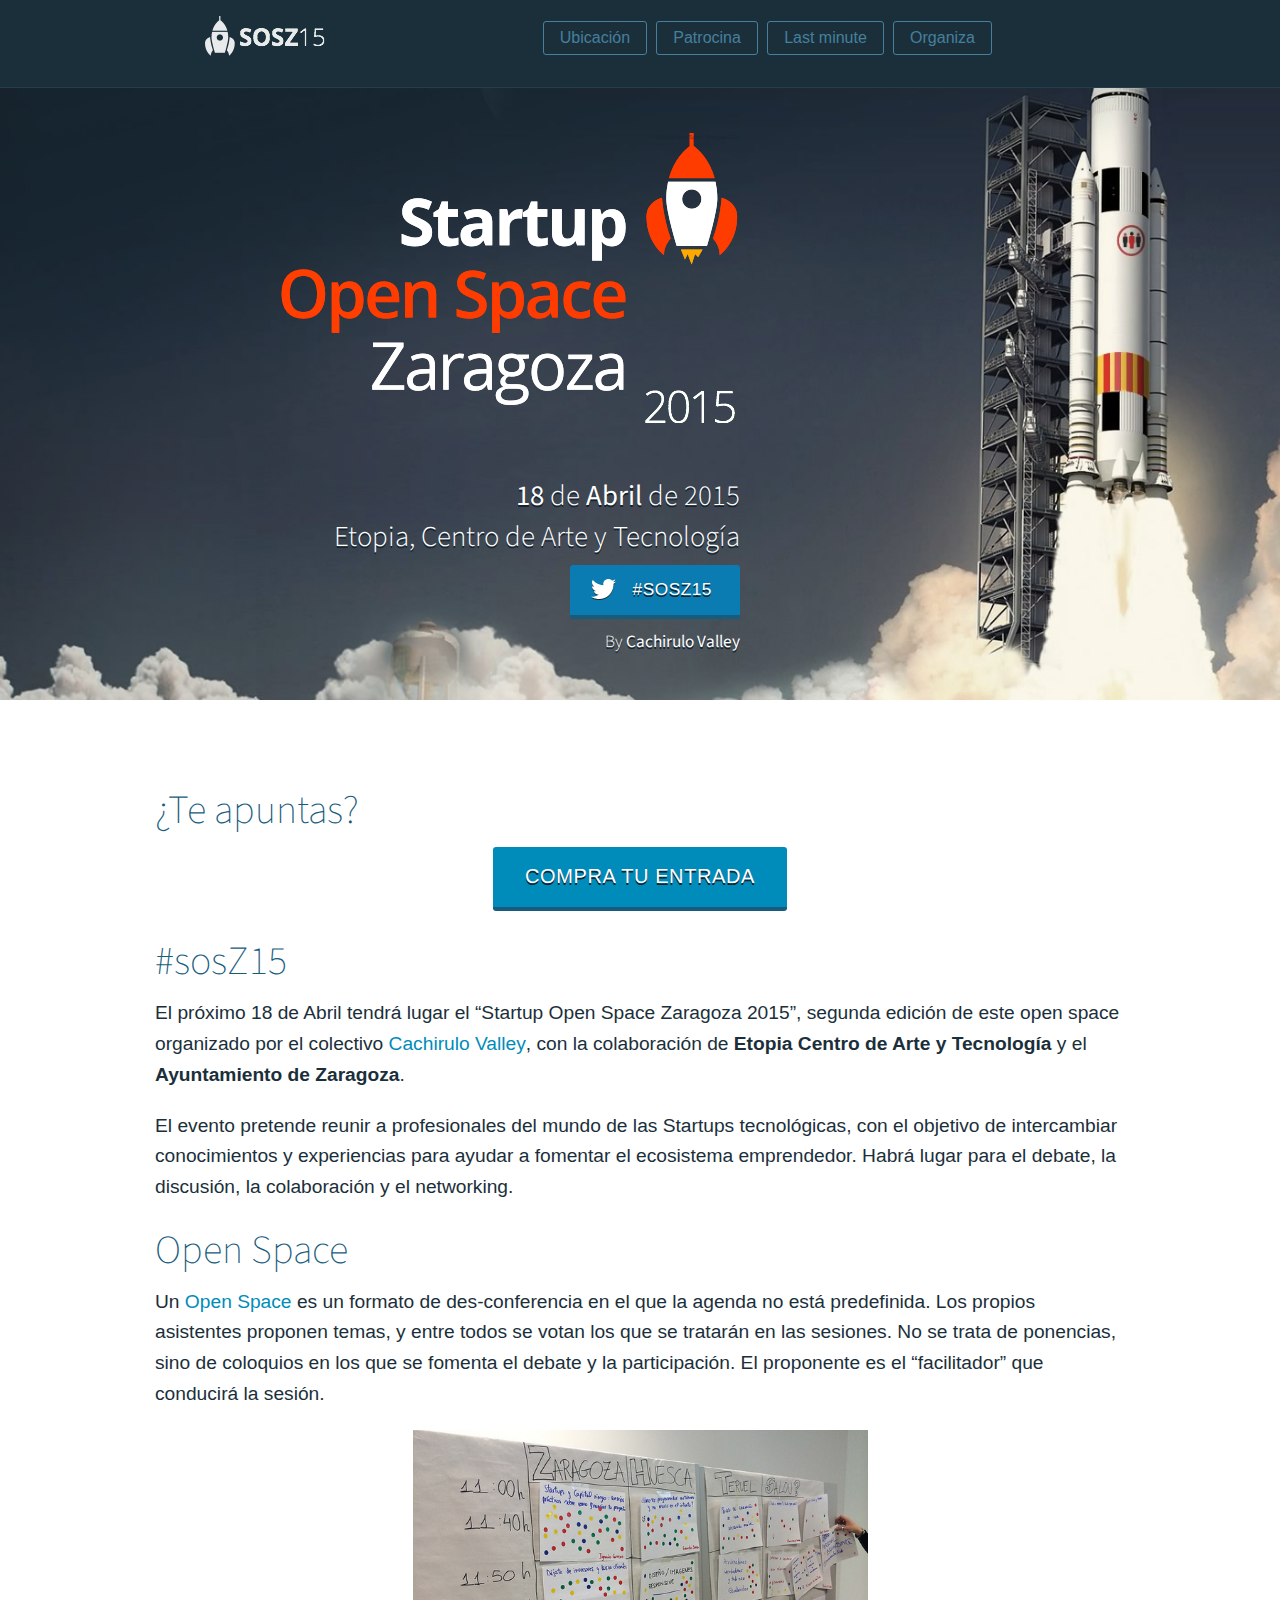
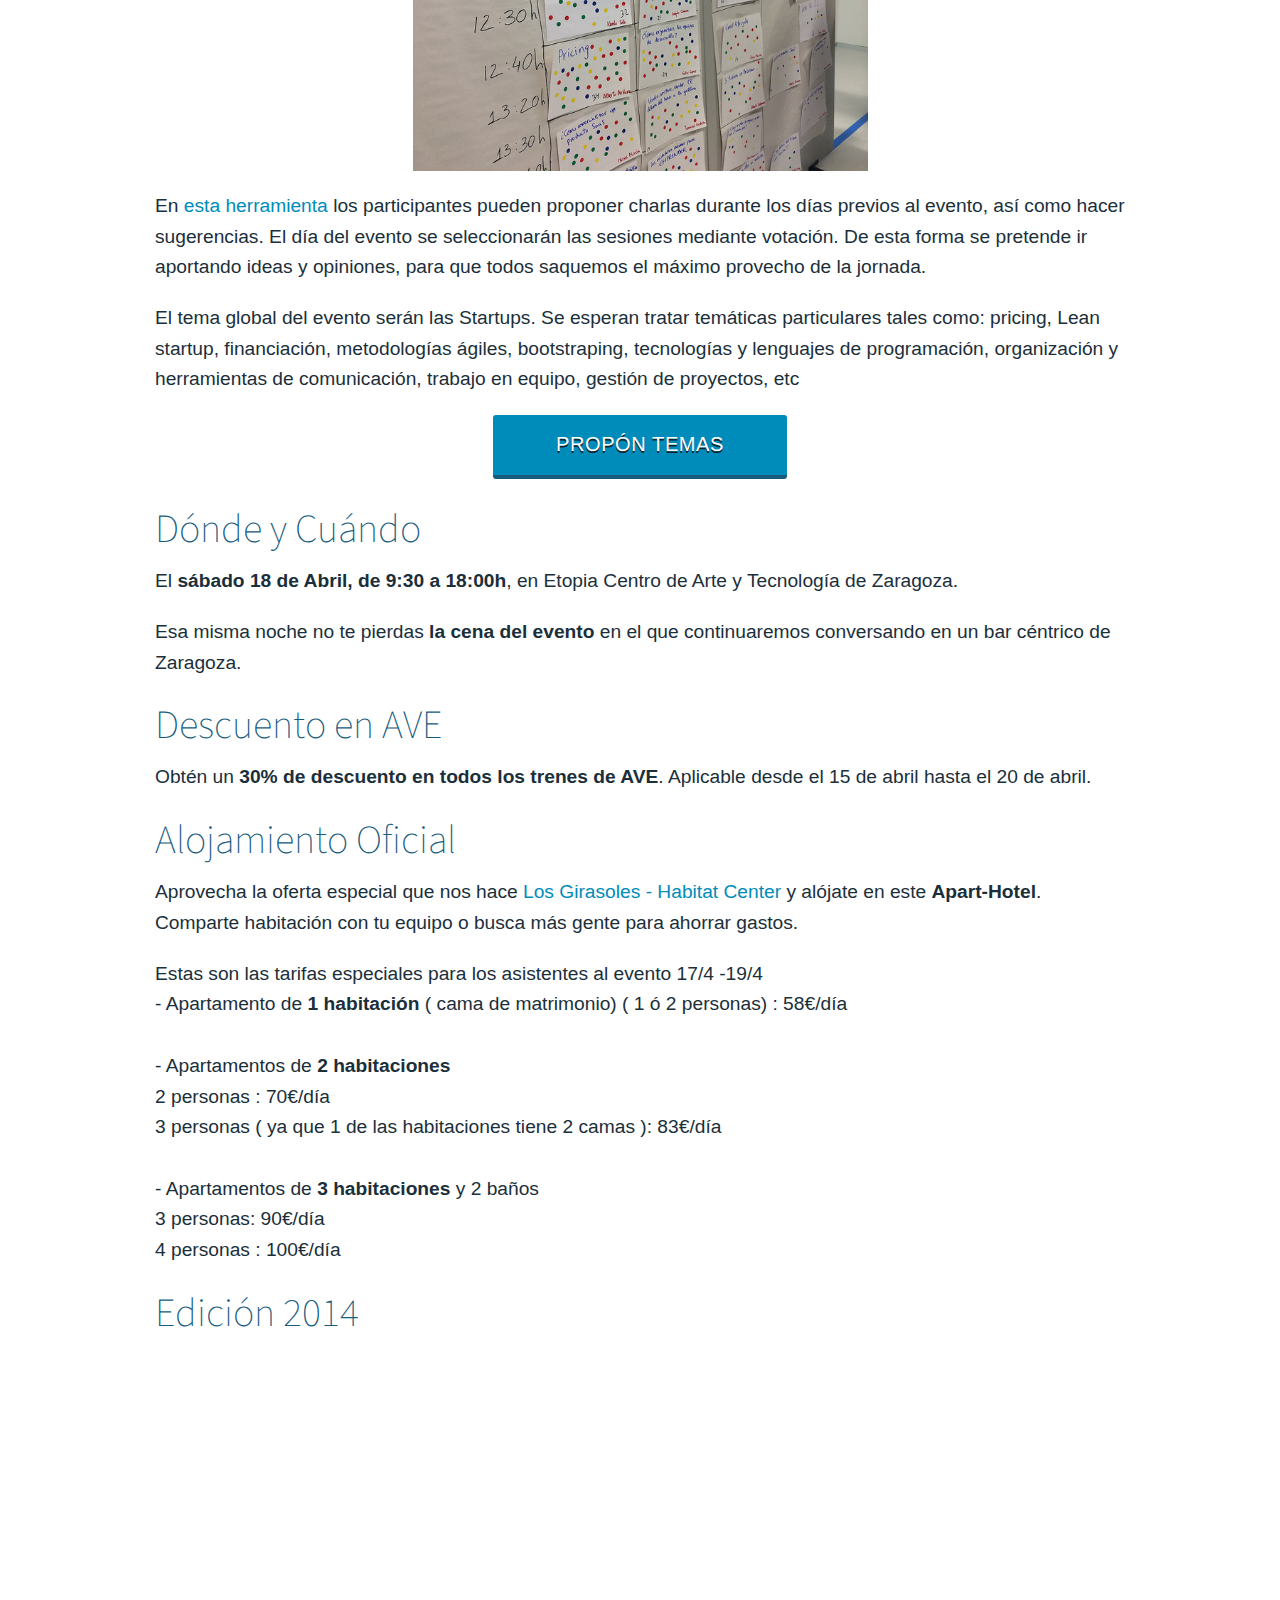
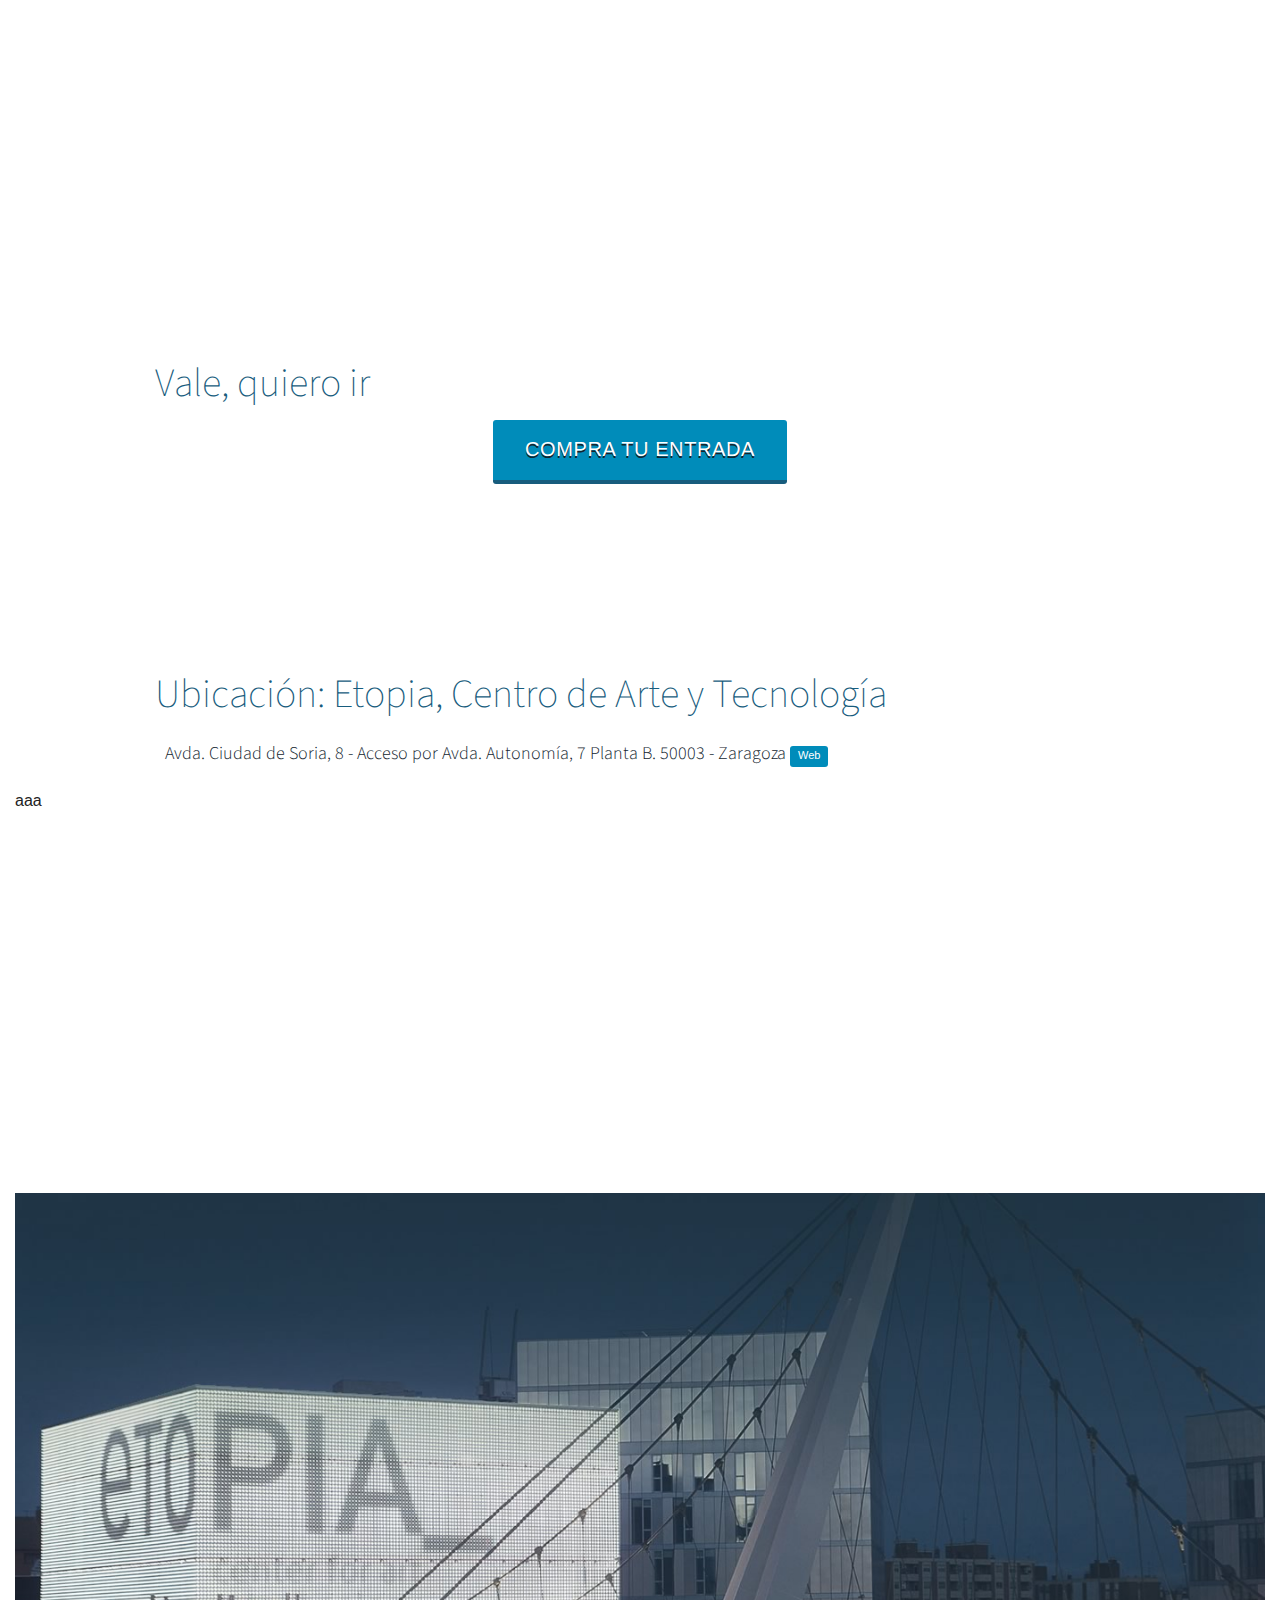
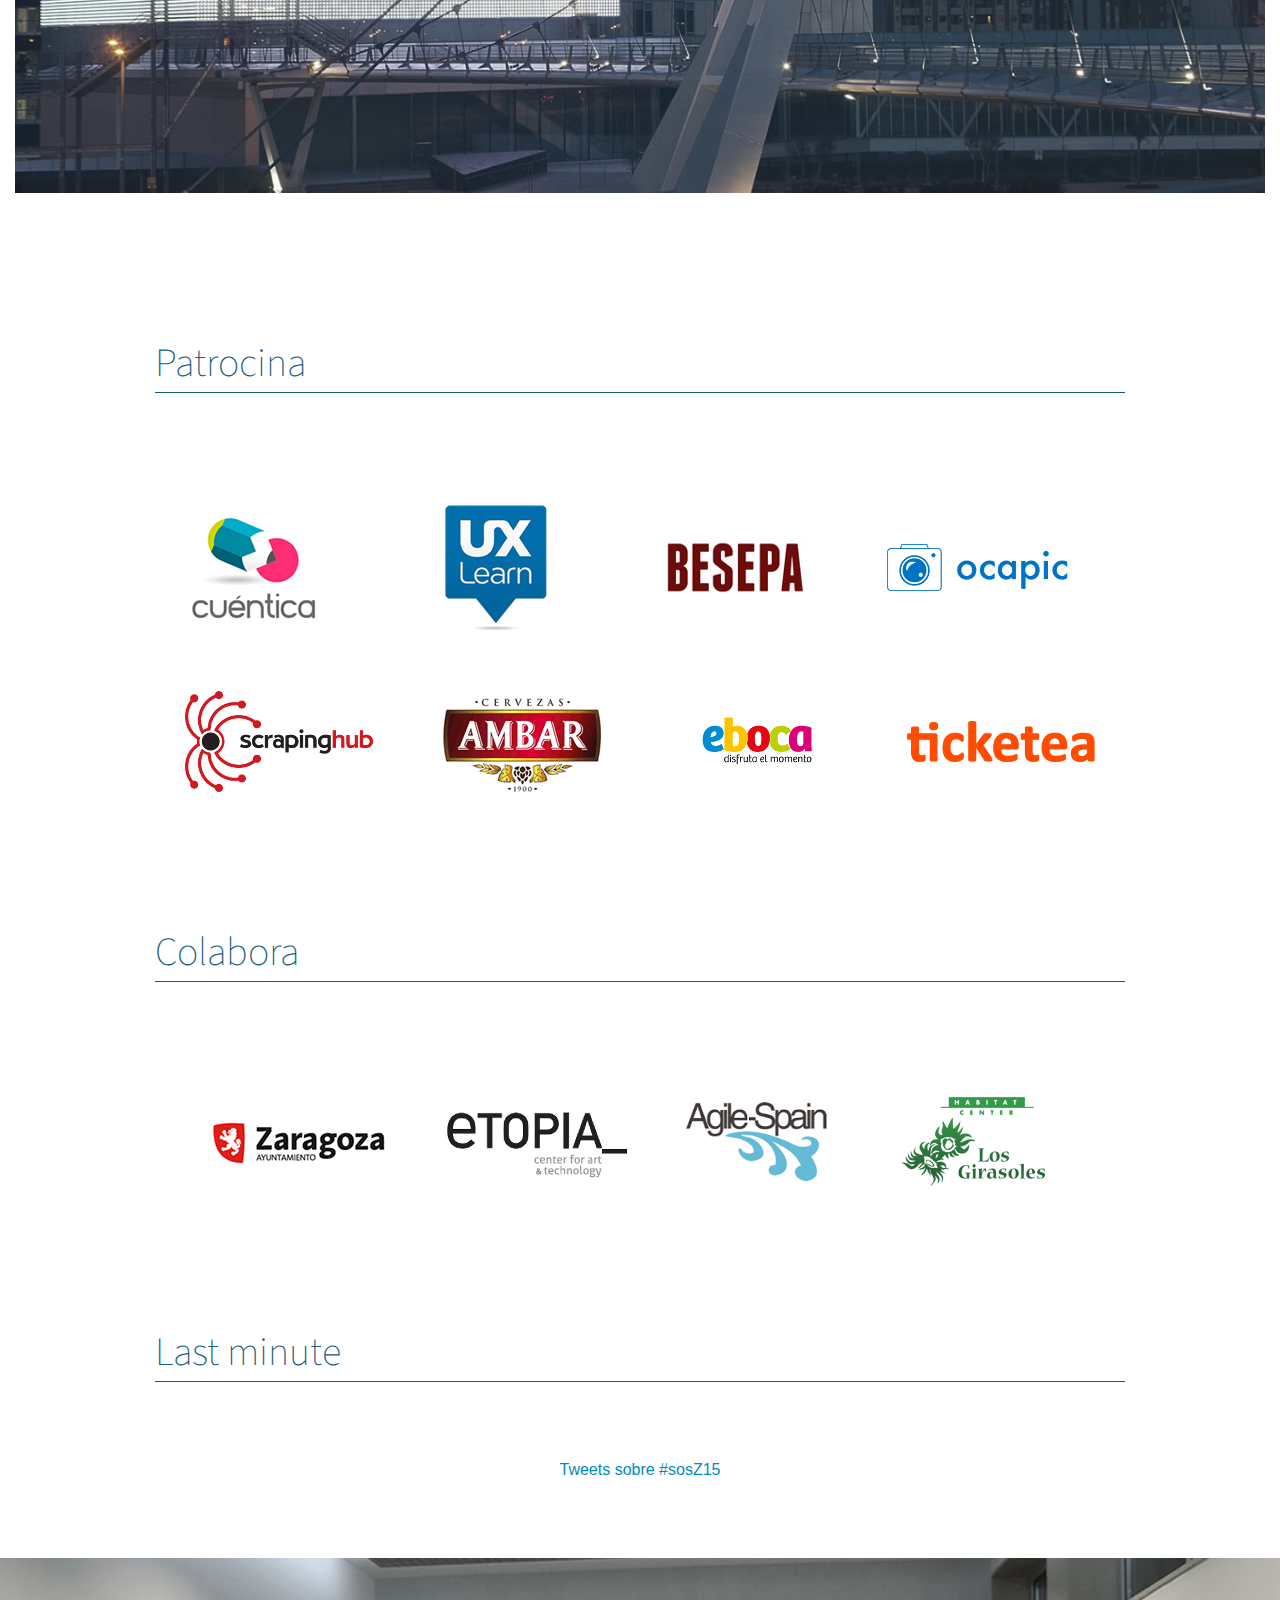
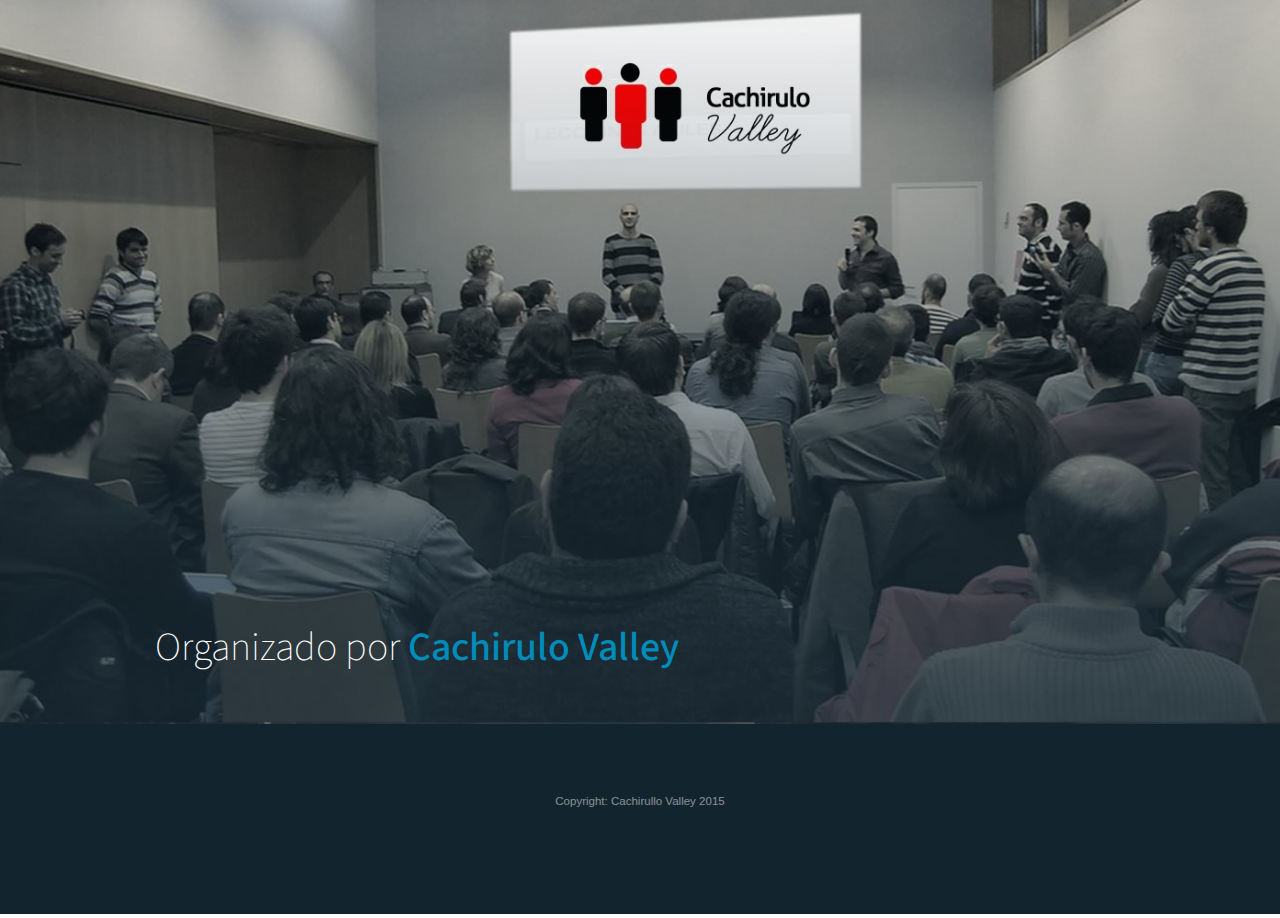
==== commit 704448c3: "changed map to cartodb" ====
--- a/index.html
+++ b/index.html
@@ -8,6 +8,7 @@
         <link href='http://fonts.googleapis.com/css?family=Source+Sans+Pro:300,400,600,700' rel='stylesheet' type='text/css'>
   		<script src="assets/js/vendor/modernizr.min.js"></script>
         <link rel="shortcut icon" href="favicon.ico">
+        <link rel="stylesheet" href="http://cdn.leafletjs.com/leaflet-0.7.3/leaflet.css" />
 	</head>
 	<body>
 
@@ -149,7 +150,8 @@
             <h5>Avda. Ciudad de Soria, 8 - Acceso por Avda. Autonomía, 7 Planta B. 50003 - Zaragoza <a href="http://www.zaragoza.es/ciudad/centros/detalle_Centro?id=5105" class="label radius" target="_blank">Web</a></h5>
         </div>
     </div>
-    <iframe width='100%' height='400px' frameBorder='0' src='http://a.tiles.mapbox.com/v3/aaromnido.hapb72nk/mm/zoompan,zoomwheel,geocoder,share.html'></iframe>
+    <div id="map" style="height:400px">aaa</div>
+    
     <div class="large-12 columns where-photo">
     </div><!-- end where-map -->
 
@@ -1473,8 +1475,27 @@
 
   		<script src="assets/js/vendor/jquery.min.js"></script>
 <script src="assets/js/foundation.min.js"></script>
+<script src="http://cdn.leafletjs.com/leaflet-0.7.3/leaflet.js"></script>
 <script>
 $(document).foundation();
+
+var layer = L.tileLayer('http://{s}.basemaps.cartocdn.com/light_all/{z}/{x}/{y}.png',{
+  attribution: '&copy; <a href="http://www.openstreetmap.org/copyright">OpenStreetMap</a> contributors, &copy; <a href="http://cartodb.com/attributions">CartoDB</a>'
+});
+
+$(document).ready(function(){
+var map = L.map('map', {
+    scrollWheelZoom: false,
+    center: [41.659472,-0.907274],
+    zoom: 16
+});
+
+L.marker([41.659472,-0.907274]).addTo(map)
+    .bindPopup('Etopia. Centro de Arte y Tecnología.')
+    .openPopup();
+
+map.addLayer(layer);
+});
 </script>
 
 
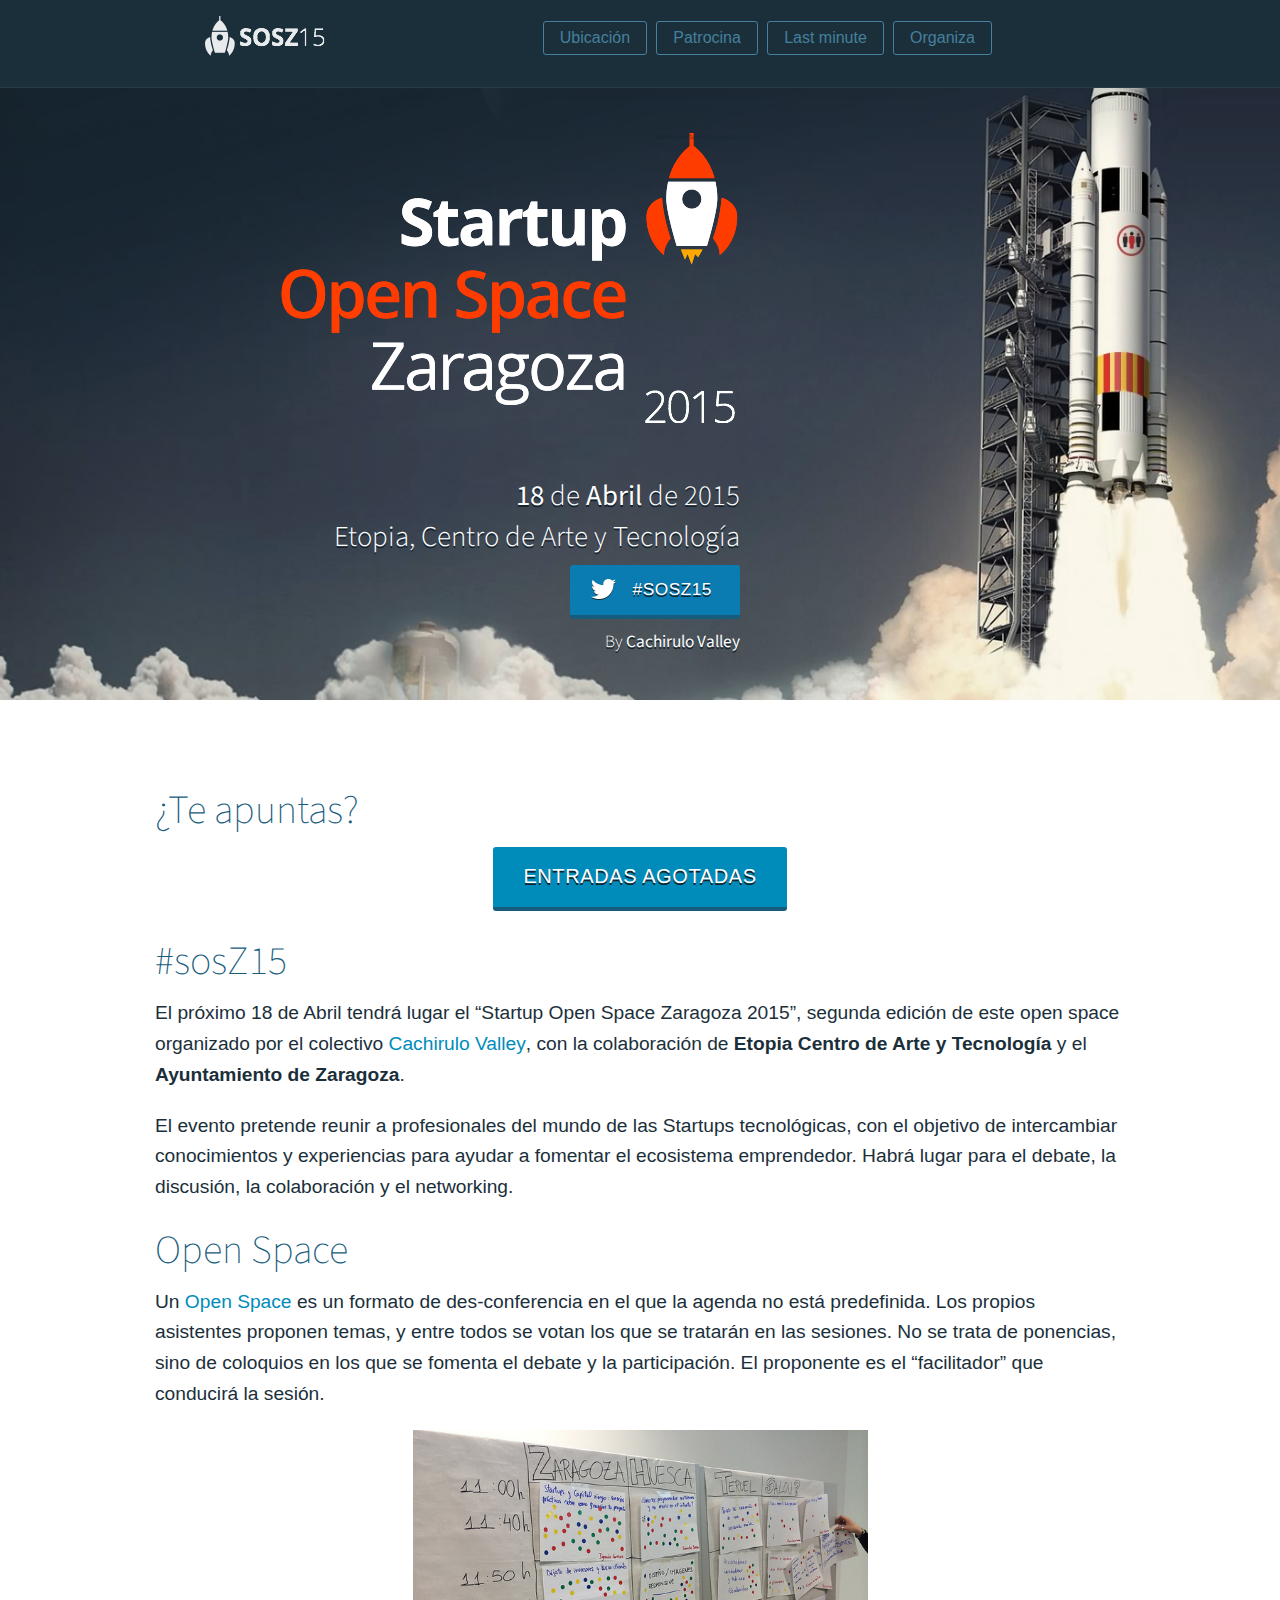
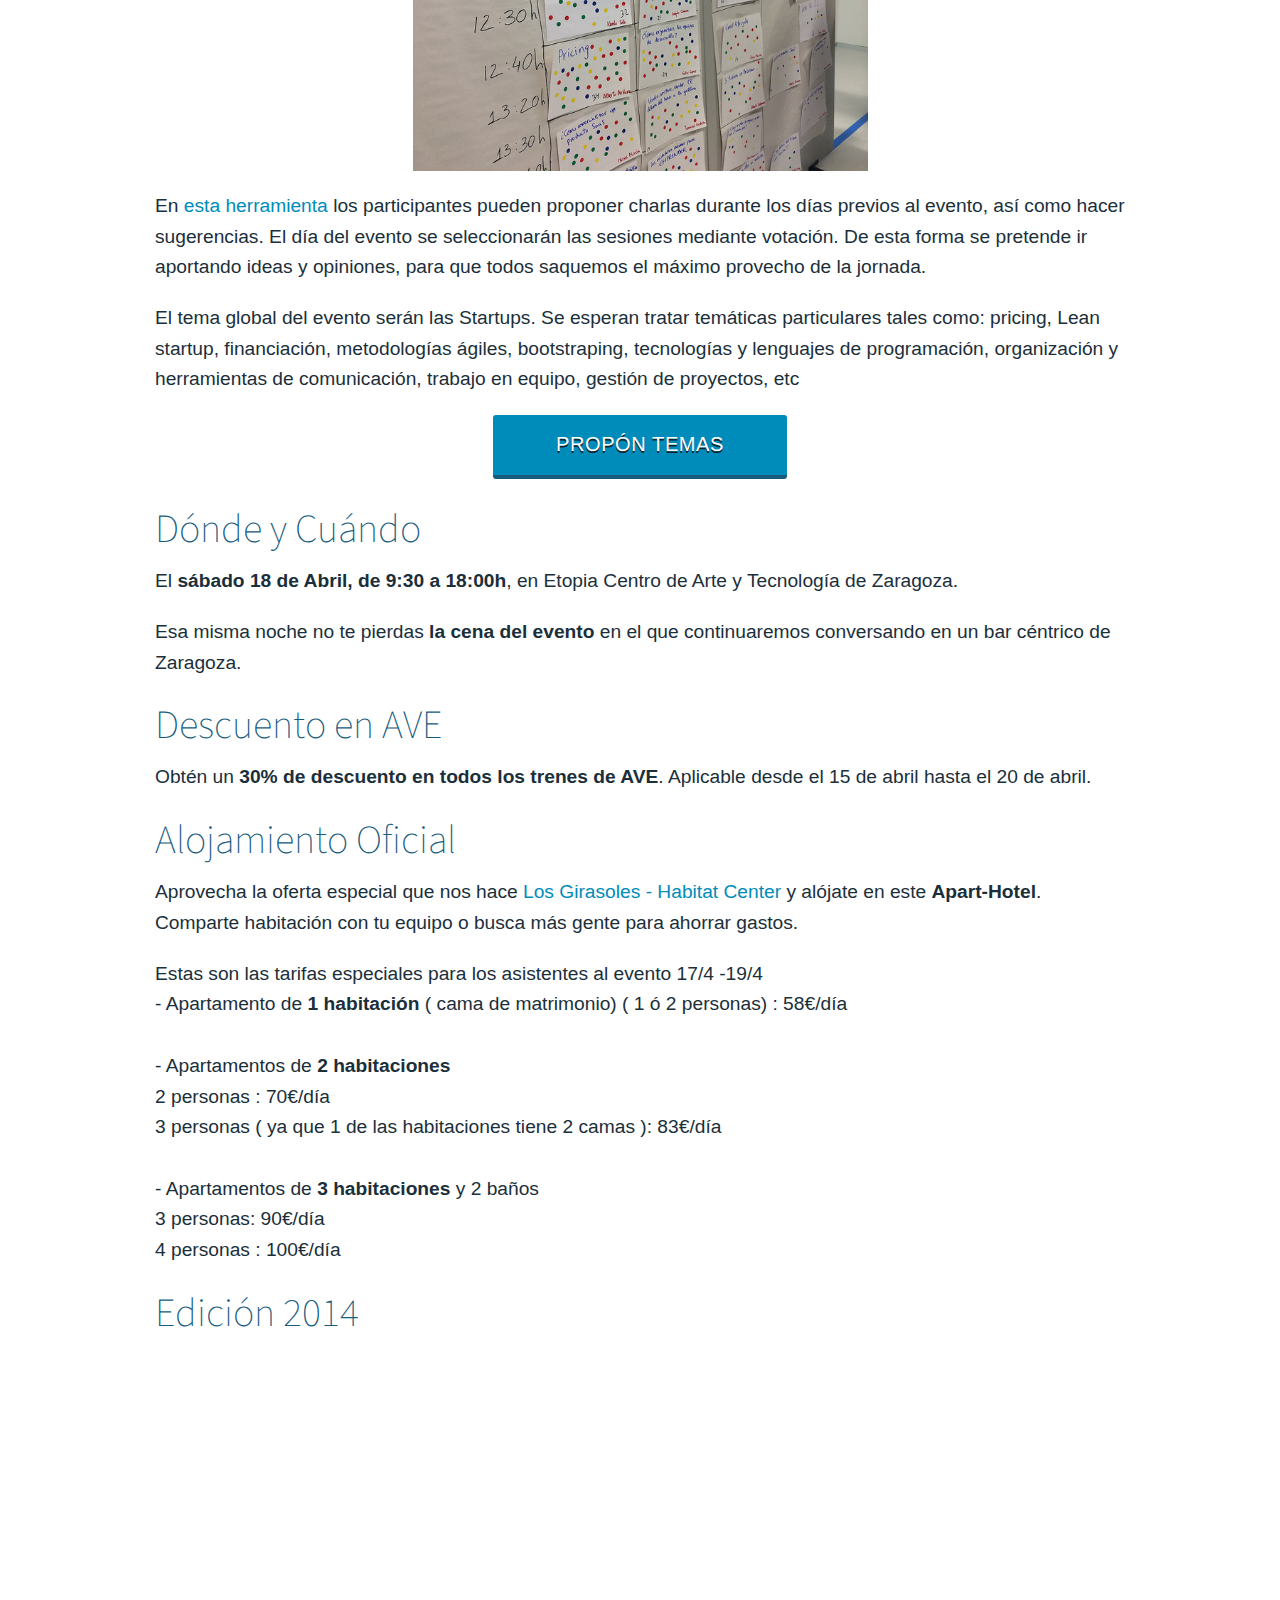
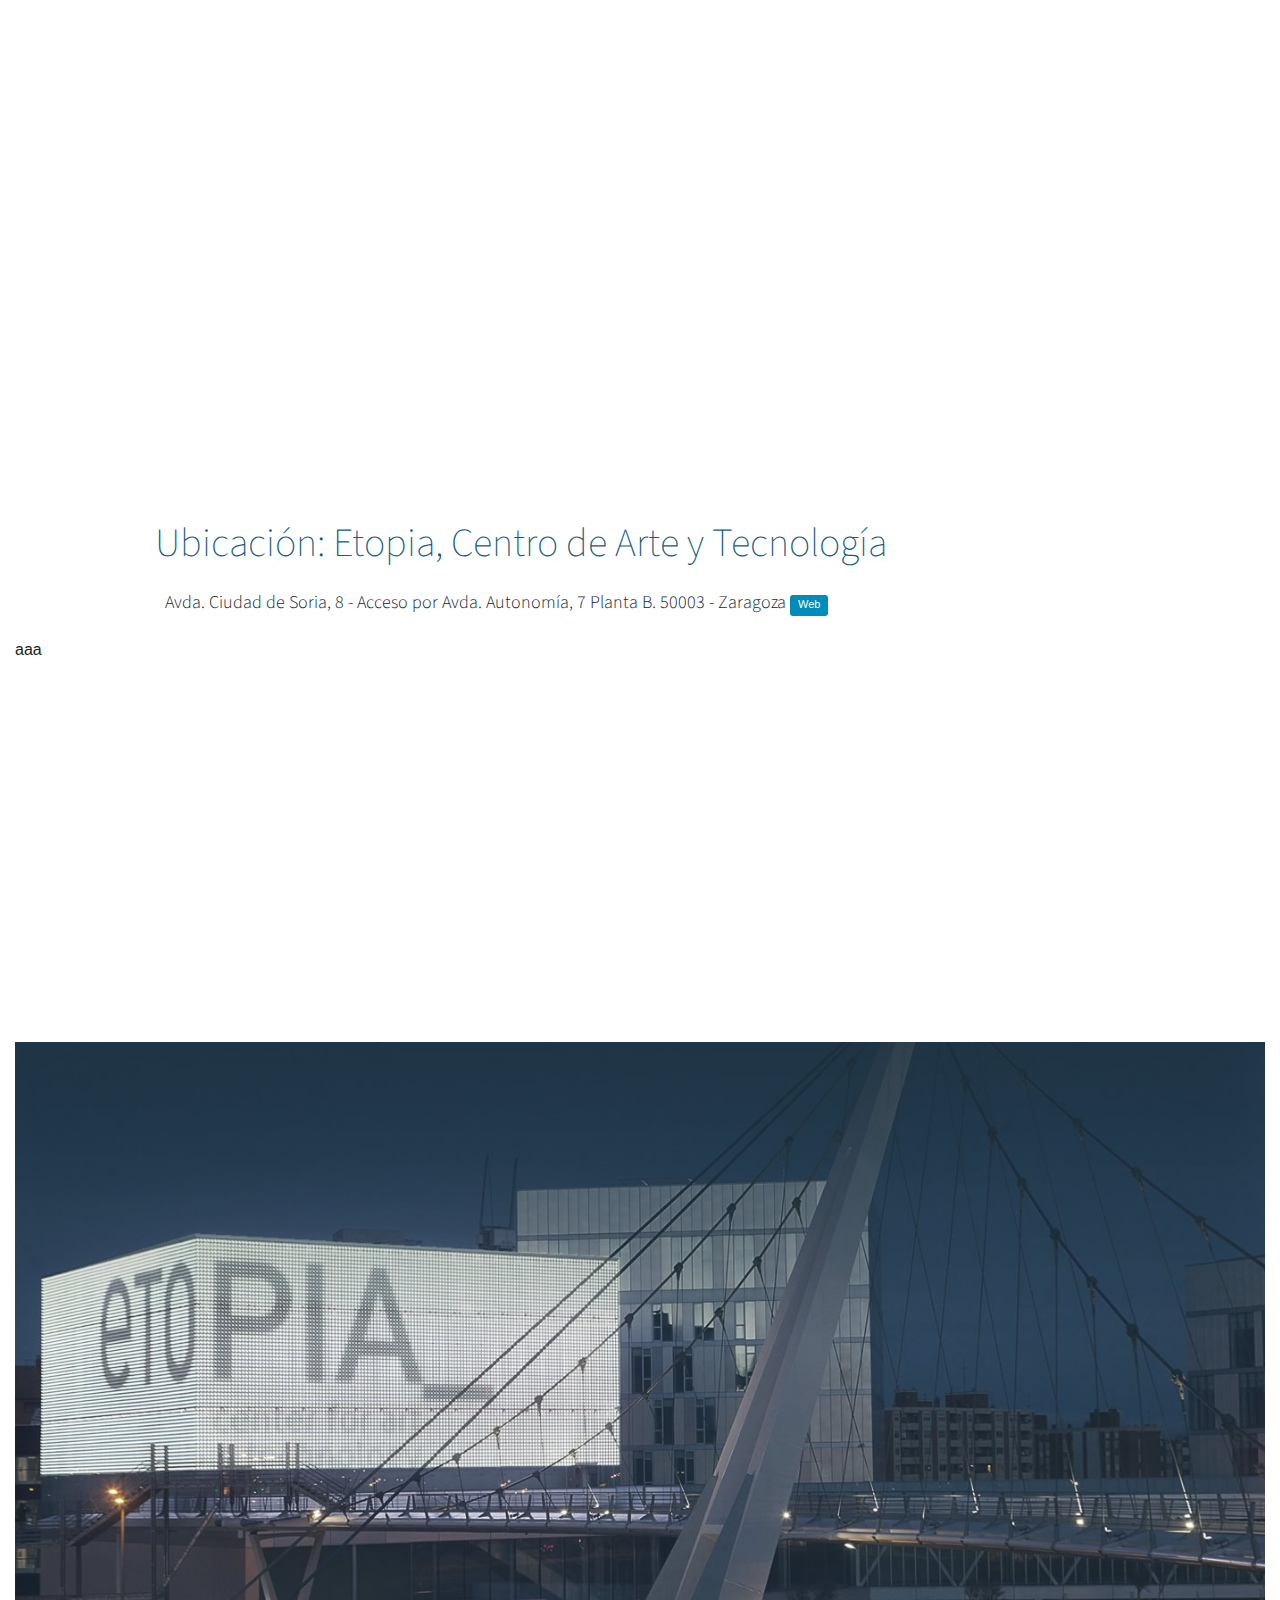
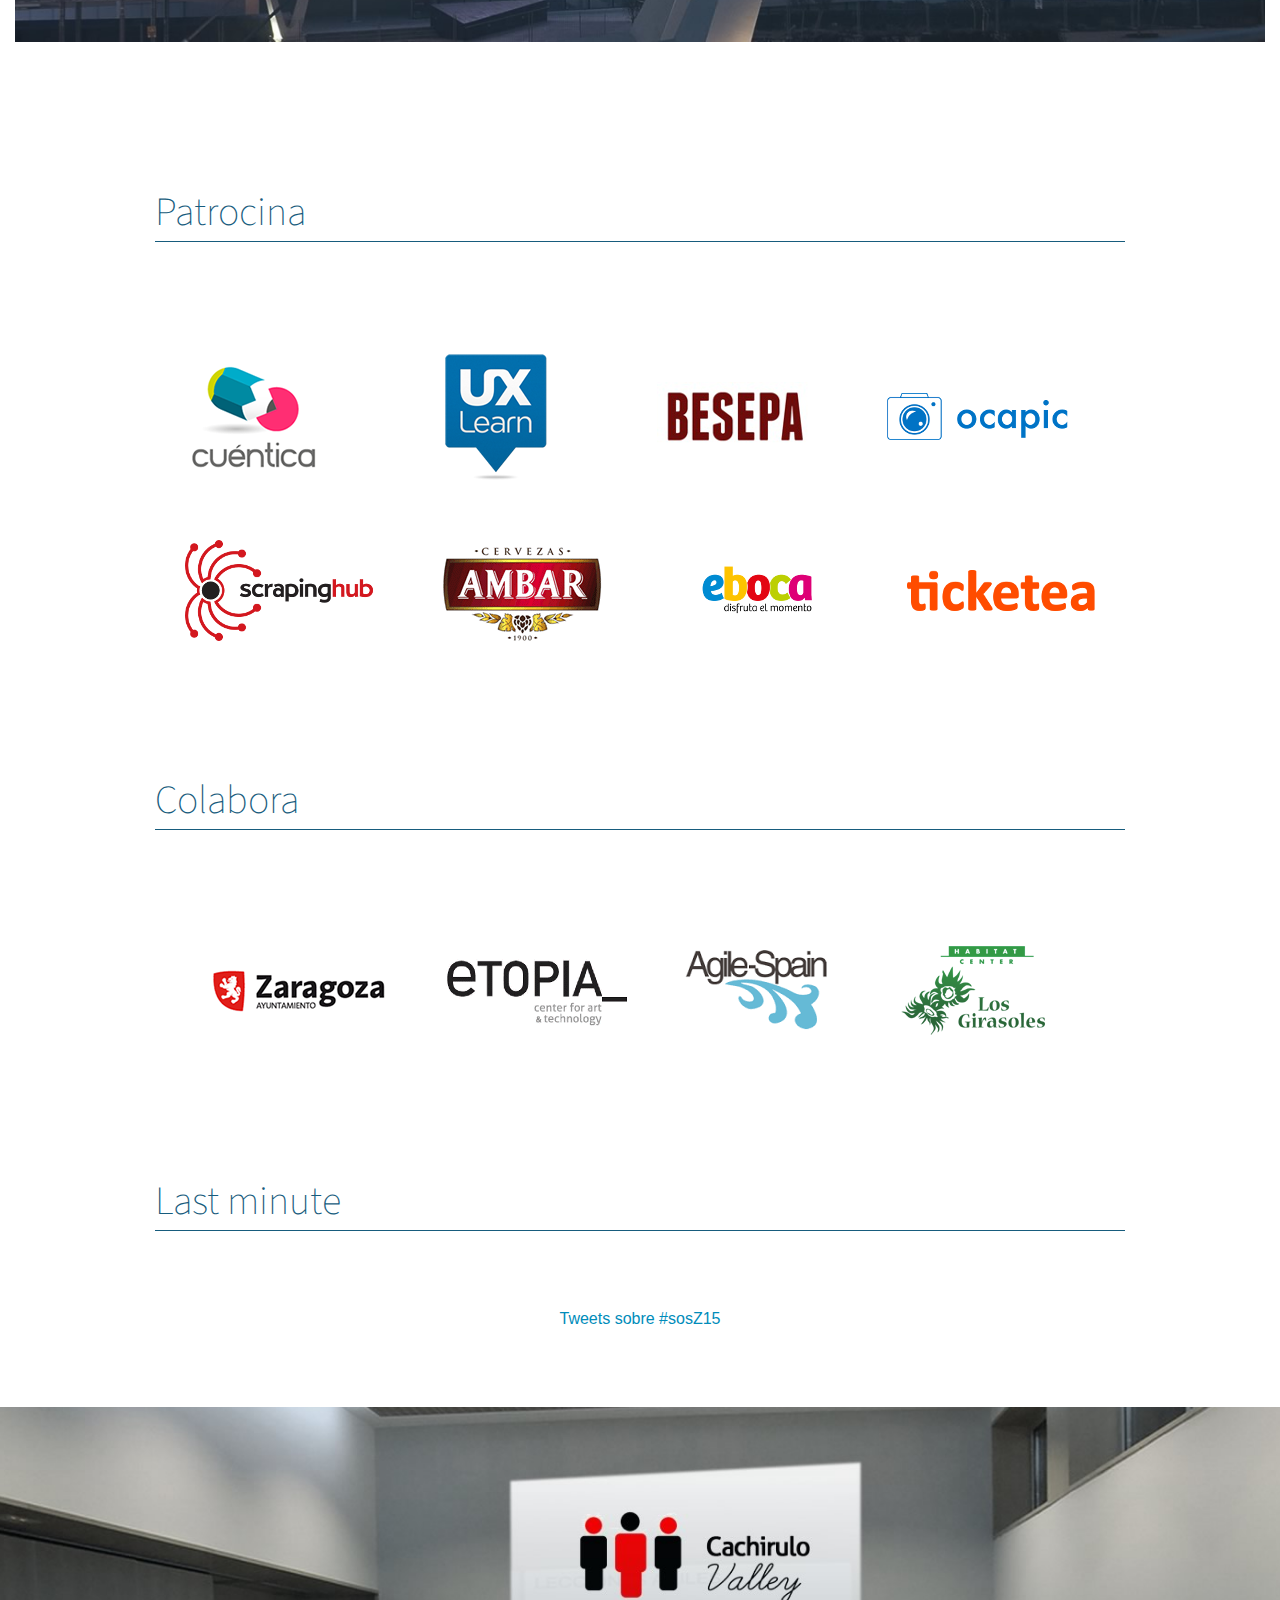
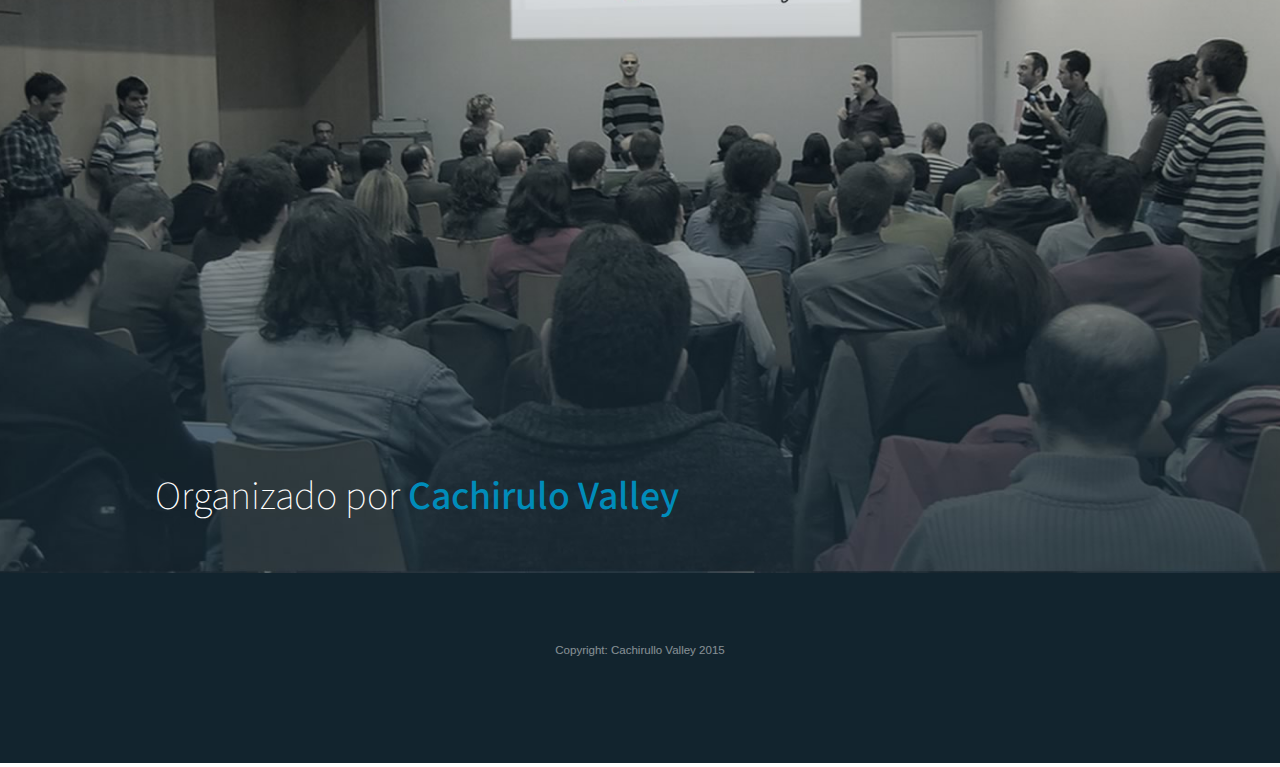
==== commit fb27c4b2: "removed buy tickets link" ====
--- a/index.html
+++ b/index.html
@@ -23,19 +23,9 @@
         </div>
         <div class="large-9 columns inner">
             <dl class="sub-nav-custom">
-                <!--
-                <dd>
-                    <a href="#description" data-scrolling="description" class="new">Last minute</a>
-                </dd>
-                -->
                 <dd>
                     <a href="#location" data-scrolling="location">Ubicación</a>
                 </dd>
-                <!--
-                <dd>
-                    <a href="#guests" data-scrolling="guests">Asistentes</a>
-                </dd>
-                -->
                 <dd>
                     <a href="#partners" data-scrolling="partners">Patrocina</a>
                 </dd>
@@ -69,7 +59,7 @@
         <div class="large-12 columns inner">
             <h2>¿Te apuntas?</h2>
             <div class="large-4 columns large-centered">
-                    <a href="https://www.ticketea.com/sosz15/" class="button large radius expand" target="_blank">COMPRA TU ENTRADA</a>
+                    <a href="#" class="button large radius expand">ENTRADAS AGOTADAS</a>
             </div>
             <h2>#sosZ15</h2>
             <p>El próximo 18 de Abril tendrá lugar el “Startup Open Space Zaragoza 2015”, segunda edición de este open space organizado por el colectivo <a href="http://wwww.cachirulovalley.com" target="_blank">Cachirulo Valley</a>, con la colaboración de <strong>Etopia Centro de Arte y Tecnología</strong> y el <strong>Ayuntamiento de Zaragoza</strong>.</p>
@@ -91,15 +81,6 @@
             <h2>Dónde y Cuándo</h2>
             <p>El <strong>sábado 18 de Abril, de 9:30 a 18:00h</strong>, en Etopia Centro de Arte y Tecnología de Zaragoza.</p>
             <p>Esa misma noche no te pierdas <strong>la cena del evento</strong> en el que continuaremos conversando en un bar céntrico de Zaragoza.</p>
-            <!--
-            <footer class="footer">
-                <h4>Puedes hacer tus propuestas de sesiones o ver las ya existentes.</h4>
-                <div class="large-4 columns large-centered">
-                    <a href="http://sesiones.cachirulovalley.com/proposals" class="button large radius expand" target="_blank">Sesiones</a>
-                </div>
-            </footer>
-            <br><br>
-            -->
 
             <h2>Descuento en AVE</h2>
             <p>Obtén un <strong>30% de descuento en todos los trenes de AVE</strong>. Aplicable desde el 15 de abril hasta el 20 de abril.</p>
@@ -119,29 +100,9 @@
             <div class="flex-video">
               <iframe width="100%" height="600" src="https://www.youtube.com/embed/YyNd-p_NQHc" frameborder="0" allowfullscreen></iframe>
             </div>
-
-            <h2>Vale, quiero ir</h2>
-            <div class="large-4 columns large-centered">
-                    <a href="https://www.ticketea.com/sosz15/" class="button large radius expand" target="_blank">COMPRA TU ENTRADA</a>
-            </div>
         </div>
     </div>
 </div><!-- end description -->
-<!-- PATROCINIO CAMISETA
-<div class="large-12 columns tshirt" id="thanks">
-    <div class="row wrapper">
-        <div class="large-12 columns inner">
-            <h2>¡Muchas gracias!</h2>
-            <img src="assets/img/t-shirt-dark.png" alt="Camisetas Startup Open Space Zaragoza 2015">
-        </div>
-        <div class="large-12 columns inner">
-            <a href="http://www.cuentica.com" class="button radius small" target="_blank">Cuéntica</a>
-            <a href="http://www.uxlearn.com" class="button radius small" target="_blank">UX Learn</a>
-        </div>
-    </div>
-</div>
--->
-<!-- end tshirt -->
 
 <div class="large-12 columns where-map" id="location">
     <div class="row wrapper">
@@ -161,1223 +122,6 @@
     </div>
 </div><!-- end where-photo -->
 
-
-<!-- ASISTENTES
-<div class="large-12 columns guests" id="guests">
-    <div class="row wrapper">
-        <div class="large-12 columns inner">
-            <h2>Asistentes</h2>
-            <ul class="small-block-grid-1 medium-block-grid-2 large-block-grid-3">
-
-                <li class="block-item">
-
-                    <a href="http://www.twitter.com/@molpe" target="_blank" class="box link">
-                        <div class="avatar">
-                            <img src="http://twitter.com/api/users/profile_image/molpe" alt="molpe">
-                        </div>
-                        <div class="data">
-                            <p>Alberto Molpeceres</p>
-                            <small class="label round">@molpe</small>
-                        </div>
-                    </a>
-
-                </li>
-
-                <li class="block-item">
-
-                    <a href="http://www.twitter.com/@diegomarino" target="_blank" class="box link">
-                        <div class="avatar">
-                            <img src="http://twitter.com/api/users/profile_image/diegomarino" alt="diegomarino">
-                        </div>
-                        <div class="data">
-                            <p>Diego Mariño</p>
-                            <small class="label round">@diegomarino</small>
-                        </div>
-                    </a>
-
-                </li>
-
-                <li class="block-item">
-
-                    <a href="http://www.twitter.com/@rabizanda" target="_blank" class="box link">
-                        <div class="avatar">
-                            <img src="http://twitter.com/api/users/profile_image/rabizanda" alt="rabizanda">
-                        </div>
-                        <div class="data">
-                            <p>Roberto Abizanda</p>
-                            <small class="label round">@rabizanda</small>
-                        </div>
-                    </a>
-
-                </li>
-
-                <li class="block-item">
-
-                    <a href="http://www.twitter.com/@psluaces" target="_blank" class="box link">
-                        <div class="avatar">
-                            <img src="http://twitter.com/api/users/profile_image/psluaces" alt="psluaces">
-                        </div>
-                        <div class="data">
-                            <p>Pablo Santos</p>
-                            <small class="label round">@psluaces</small>
-                        </div>
-                    </a>
-
-                </li>
-
-                <li class="block-item">
-
-                    <a href="http://www.twitter.com/@semurat" target="_blank" class="box link">
-                        <div class="avatar">
-                            <img src="http://twitter.com/api/users/profile_image/semurat" alt="semurat">
-                        </div>
-                        <div class="data">
-                            <p>Jorge Jimenez</p>
-                            <small class="label round">@semurat</small>
-                        </div>
-                    </a>
-
-                </li>
-
-                <li class="block-item">
-
-                    <a href="http://www.twitter.com/@pablojimeno" target="_blank" class="box link">
-                        <div class="avatar">
-                            <img src="http://twitter.com/api/users/profile_image/pablojimeno" alt="pablojimeno">
-                        </div>
-                        <div class="data">
-                            <p>Pablo Jimeno</p>
-                            <small class="label round">@pablojimeno</small>
-                        </div>
-                    </a>
-
-                </li>
-
-                <li class="block-item">
-
-                    <a href="http://www.twitter.com/@danieltwal" target="_blank" class="box link">
-                        <div class="avatar">
-                            <img src="http://twitter.com/api/users/profile_image/danieltwal" alt="danieltwal">
-                        </div>
-                        <div class="data">
-                            <p>Daniel Twal</p>
-                            <small class="label round">@danieltwal</small>
-                        </div>
-                    </a>
-
-                </li>
-
-                <li class="block-item">
-
-                    <a href="http://www.twitter.com/@LauraLacarra" target="_blank" class="box link">
-                        <div class="avatar">
-                            <img src="http://twitter.com/api/users/profile_image/LauraLacarra" alt="LauraLacarra">
-                        </div>
-                        <div class="data">
-                            <p>Laura Lacarra</p>
-                            <small class="label round">@LauraLacarra</small>
-                        </div>
-                    </a>
-
-                </li>
-
-                <li class="block-item">
-
-                    <div class="box">
-                        <div class="avatar">
-                            <img src="assets/img/icon-avatar.png" alt="Mario Camou">
-                        </div>
-                        <div class="data">
-                            <p>Mario Camou</p>
-                        </div>
-                    </div>
-
-                </li>
-
-                <li class="block-item">
-
-                    <a href="http://www.twitter.com/@Mr_Solo" target="_blank" class="box link">
-                        <div class="avatar">
-                            <img src="http://twitter.com/api/users/profile_image/Mr_Solo" alt="Mr_Solo">
-                        </div>
-                        <div class="data">
-                            <p>Fernando Sola</p>
-                            <small class="label round">@Mr_Solo</small>
-                        </div>
-                    </a>
-
-                </li>
-
-                <li class="block-item">
-
-                    <a href="http://www.twitter.com/@dani_latorre" target="_blank" class="box link">
-                        <div class="avatar">
-                            <img src="http://twitter.com/api/users/profile_image/dani_latorre" alt="dani_latorre">
-                        </div>
-                        <div class="data">
-                            <p>Dani Latorre</p>
-                            <small class="label round">@dani_latorre</small>
-                        </div>
-                    </a>
-
-                </li>
-
-                <li class="block-item">
-
-                    <a href="http://www.twitter.com/@mike_tnt" target="_blank" class="box link">
-                        <div class="avatar">
-                            <img src="http://twitter.com/api/users/profile_image/mike_tnt" alt="mike_tnt">
-                        </div>
-                        <div class="data">
-                            <p>Miguel Ángel Baztán</p>
-                            <small class="label round">@mike_tnt</small>
-                        </div>
-                    </a>
-
-                </li>
-
-                <li class="block-item">
-
-                    <a href="http://www.twitter.com/@torhector2" target="_blank" class="box link">
-                        <div class="avatar">
-                            <img src="http://twitter.com/api/users/profile_image/torhector2" alt="torhector2">
-                        </div>
-                        <div class="data">
-                            <p>Héctor Rodríguez</p>
-                            <small class="label round">@torhector2</small>
-                        </div>
-                    </a>
-
-                </li>
-
-                <li class="block-item">
-
-                    <a href="http://www.twitter.com/@aaromnido" target="_blank" class="box link">
-                        <div class="avatar">
-                            <img src="http://twitter.com/api/users/profile_image/aaromnido" alt="aaromnido">
-                        </div>
-                        <div class="data">
-                            <p>Fernando Val</p>
-                            <small class="label round">@aaromnido</small>
-                        </div>
-                    </a>
-
-                </li>
-
-                <li class="block-item">
-
-                    <a href="http://www.twitter.com/@madcato" target="_blank" class="box link">
-                        <div class="avatar">
-                            <img src="http://twitter.com/api/users/profile_image/madcato" alt="madcato">
-                        </div>
-                        <div class="data">
-                            <p>Daniel Vela</p>
-                            <small class="label round">@madcato</small>
-                        </div>
-                    </a>
-
-                </li>
-
-                <li class="block-item">
-
-                    <a href="http://www.twitter.com/@francholab" target="_blank" class="box link">
-                        <div class="avatar">
-                            <img src="http://twitter.com/api/users/profile_image/francholab" alt="francholab">
-                        </div>
-                        <div class="data">
-                            <p>Francho Joven</p>
-                            <small class="label round">@francholab</small>
-                        </div>
-                    </a>
-
-                </li>
-
-                <li class="block-item">
-
-                    <a href="http://www.twitter.com/@nimpedrojo" target="_blank" class="box link">
-                        <div class="avatar">
-                            <img src="http://twitter.com/api/users/profile_image/nimpedrojo" alt="nimpedrojo">
-                        </div>
-                        <div class="data">
-                            <p>Pedro Lafuente</p>
-                            <small class="label round">@nimpedrojo</small>
-                        </div>
-                    </a>
-
-                </li>
-
-                <li class="block-item">
-
-                    <a href="http://www.twitter.com/@alberto_velaz" target="_blank" class="box link">
-                        <div class="avatar">
-                            <img src="http://twitter.com/api/users/profile_image/alberto_velaz" alt="alberto_velaz">
-                        </div>
-                        <div class="data">
-                            <p>Alberto Velaz</p>
-                            <small class="label round">@alberto_velaz</small>
-                        </div>
-                    </a>
-
-                </li>
-
-                <li class="block-item">
-
-                    <div class="box">
-                        <div class="avatar">
-                            <img src="assets/img/icon-avatar.png" alt="Susana Marló">
-                        </div>
-                        <div class="data">
-                            <p>Susana Marló</p>
-                        </div>
-                    </div>
-
-                </li>
-
-                <li class="block-item">
-
-                    <div class="box">
-                        <div class="avatar">
-                            <img src="assets/img/icon-avatar.png" alt="Daniel Pérez">
-                        </div>
-                        <div class="data">
-                            <p>Daniel Pérez</p>
-                        </div>
-                    </div>
-
-                </li>
-
-                <li class="block-item">
-
-                    <div class="box">
-                        <div class="avatar">
-                            <img src="assets/img/icon-avatar.png" alt="Cristina Sanz">
-                        </div>
-                        <div class="data">
-                            <p>Cristina Sanz</p>
-                        </div>
-                    </div>
-
-                </li>
-
-                <li class="block-item">
-
-                    <a href="http://www.twitter.com/@rm_dro" target="_blank" class="box link">
-                        <div class="avatar">
-                            <img src="http://twitter.com/api/users/profile_image/rm_dro" alt="rm_dro">
-                        </div>
-                        <div class="data">
-                            <p>Pedro Riva s</p>
-                            <small class="label round">@rm_dro</small>
-                        </div>
-                    </a>
-
-                </li>
-
-                <li class="block-item">
-
-                    <a href="http://www.twitter.com/@merybere" target="_blank" class="box link">
-                        <div class="avatar">
-                            <img src="http://twitter.com/api/users/profile_image/merybere" alt="merybere">
-                        </div>
-                        <div class="data">
-                            <p>María Berenguer</p>
-                            <small class="label round">@merybere</small>
-                        </div>
-                    </a>
-
-                </li>
-
-                <li class="block-item">
-
-                    <a href="http://www.twitter.com/@jrubr" target="_blank" class="box link">
-                        <div class="avatar">
-                            <img src="http://twitter.com/api/users/profile_image/jrubr" alt="jrubr">
-                        </div>
-                        <div class="data">
-                            <p>Javier Rubio</p>
-                            <small class="label round">@jrubr</small>
-                        </div>
-                    </a>
-
-                </li>
-
-                <li class="block-item">
-
-                    <a href="http://www.twitter.com/@marcksunen" target="_blank" class="box link">
-                        <div class="avatar">
-                            <img src="http://twitter.com/api/users/profile_image/marcksunen" alt="marcksunen">
-                        </div>
-                        <div class="data">
-                            <p>Marcos Suñen</p>
-                            <small class="label round">@marcksunen</small>
-                        </div>
-                    </a>
-
-                </li>
-
-                <li class="block-item">
-
-                    <a href="http://www.twitter.com/@polimorfico" target="_blank" class="box link">
-                        <div class="avatar">
-                            <img src="http://twitter.com/api/users/profile_image/polimorfico" alt="polimorfico">
-                        </div>
-                        <div class="data">
-                            <p>Carlos Hernández</p>
-                            <small class="label round">@polimorfico</small>
-                        </div>
-                    </a>
-
-                </li>
-
-                <li class="block-item">
-
-                    <a href="http://www.twitter.com/@jorgeuriarte" target="_blank" class="box link">
-                        <div class="avatar">
-                            <img src="http://twitter.com/api/users/profile_image/jorgeuriarte" alt="jorgeuriarte">
-                        </div>
-                        <div class="data">
-                            <p>Jorge Uriarte</p>
-                            <small class="label round">@jorgeuriarte</small>
-                        </div>
-                    </a>
-
-                </li>
-
-                <li class="block-item">
-
-                    <a href="http://www.twitter.com/@hectormainar" target="_blank" class="box link">
-                        <div class="avatar">
-                            <img src="http://twitter.com/api/users/profile_image/hectormainar" alt="hectormainar">
-                        </div>
-                        <div class="data">
-                            <p>Hector Mainar</p>
-                            <small class="label round">@hectormainar</small>
-                        </div>
-                    </a>
-
-                </li>
-
-                <li class="block-item">
-
-                    <a href="http://www.twitter.com/@albertoperdomo" target="_blank" class="box link">
-                        <div class="avatar">
-                            <img src="http://twitter.com/api/users/profile_image/albertoperdomo" alt="albertoperdomo">
-                        </div>
-                        <div class="data">
-                            <p>Alberto Perdomo</p>
-                            <small class="label round">@albertoperdomo</small>
-                        </div>
-                    </a>
-
-                </li>
-
-                <li class="block-item">
-
-                    <a href="http://www.twitter.com/@mariotux" target="_blank" class="box link">
-                        <div class="avatar">
-                            <img src="http://twitter.com/api/users/profile_image/mariotux" alt="mariotux">
-                        </div>
-                        <div class="data">
-                            <p>Mario Nunes</p>
-                            <small class="label round">@mariotux</small>
-                        </div>
-                    </a>
-
-                </li>
-
-                <li class="block-item">
-
-                    <a href="http://www.twitter.com/@adavideo" target="_blank" class="box link">
-                        <div class="avatar">
-                            <img src="http://twitter.com/api/users/profile_image/adavideo" alt="adavideo">
-                        </div>
-                        <div class="data">
-                            <p>Carmen Bermejo</p>
-                            <small class="label round">@adavideo</small>
-                        </div>
-                    </a>
-
-                </li>
-
-                <li class="block-item">
-
-                    <a href="http://www.twitter.com/@maxvico" target="_blank" class="box link">
-                        <div class="avatar">
-                            <img src="http://twitter.com/api/users/profile_image/maxvico" alt="maxvico">
-                        </div>
-                        <div class="data">
-                            <p>Victor Martinez</p>
-                            <small class="label round">@maxvico</small>
-                        </div>
-                    </a>
-
-                </li>
-
-                <li class="block-item">
-
-                    <a href="http://www.twitter.com/@chozero" target="_blank" class="box link">
-                        <div class="avatar">
-                            <img src="http://twitter.com/api/users/profile_image/chozero" alt="chozero">
-                        </div>
-                        <div class="data">
-                            <p>Tanausú Cerdeña</p>
-                            <small class="label round">@chozero</small>
-                        </div>
-                    </a>
-
-                </li>
-
-                <li class="block-item">
-
-                    <a href="http://www.twitter.com/@marcosmurcia" target="_blank" class="box link">
-                        <div class="avatar">
-                            <img src="http://twitter.com/api/users/profile_image/marcosmurcia" alt="marcosmurcia">
-                        </div>
-                        <div class="data">
-                            <p>Marcos Murcia</p>
-                            <small class="label round">@marcosmurcia</small>
-                        </div>
-                    </a>
-
-                </li>
-
-                <li class="block-item">
-
-                    <a href="http://www.twitter.com/@jesusbaron" target="_blank" class="box link">
-                        <div class="avatar">
-                            <img src="http://twitter.com/api/users/profile_image/jesusbaron" alt="jesusbaron">
-                        </div>
-                        <div class="data">
-                            <p>Jesus Barón</p>
-                            <small class="label round">@jesusbaron</small>
-                        </div>
-                    </a>
-
-                </li>
-
-                <li class="block-item">
-
-                    <a href="http://www.twitter.com/@agustincnc" target="_blank" class="box link">
-                        <div class="avatar">
-                            <img src="http://twitter.com/api/users/profile_image/agustincnc" alt="agustincnc">
-                        </div>
-                        <div class="data">
-                            <p>Agustín Cuenca</p>
-                            <small class="label round">@agustincnc</small>
-                        </div>
-                    </a>
-
-                </li>
-
-                <li class="block-item">
-
-                    <div class="box">
-                        <div class="avatar">
-                            <img src="assets/img/icon-avatar.png" alt="Alex Arieta">
-                        </div>
-                        <div class="data">
-                            <p>Alex Arieta</p>
-                        </div>
-                    </div>
-
-                </li>
-
-                <li class="block-item">
-
-                    <div class="box">
-                        <div class="avatar">
-                            <img src="assets/img/icon-avatar.png" alt="David Labarta">
-                        </div>
-                        <div class="data">
-                            <p>David Labarta</p>
-                        </div>
-                    </div>
-
-                </li>
-
-                <li class="block-item">
-
-                    <a href="http://www.twitter.com/@silviojimeno" target="_blank" class="box link">
-                        <div class="avatar">
-                            <img src="http://twitter.com/api/users/profile_image/silviojimeno" alt="silviojimeno">
-                        </div>
-                        <div class="data">
-                            <p>Silvio Jimeno</p>
-                            <small class="label round">@silviojimeno</small>
-                        </div>
-                    </a>
-
-                </li>
-
-                <li class="block-item">
-
-                    <a href="http://www.twitter.com/@recena" target="_blank" class="box link">
-                        <div class="avatar">
-                            <img src="http://twitter.com/api/users/profile_image/recena" alt="recena">
-                        </div>
-                        <div class="data">
-                            <p>Manuel Recena</p>
-                            <small class="label round">@recena</small>
-                        </div>
-                    </a>
-
-                </li>
-
-                <li class="block-item">
-
-                    <a href="http://www.twitter.com/@xayon" target="_blank" class="box link">
-                        <div class="avatar">
-                            <img src="http://twitter.com/api/users/profile_image/xayon" alt="xayon">
-                        </div>
-                        <div class="data">
-                            <p>David Francos</p>
-                            <small class="label round">@xayon</small>
-                        </div>
-                    </a>
-
-                </li>
-
-                <li class="block-item">
-
-                    <a href="http://www.twitter.com/@marcis" target="_blank" class="box link">
-                        <div class="avatar">
-                            <img src="http://twitter.com/api/users/profile_image/marcis" alt="marcis">
-                        </div>
-                        <div class="data">
-                            <p>Marcos Gil</p>
-                            <small class="label round">@marcis</small>
-                        </div>
-                    </a>
-
-                </li>
-
-                <li class="block-item">
-
-                    <a href="http://www.twitter.com/@uncurioso" target="_blank" class="box link">
-                        <div class="avatar">
-                            <img src="http://twitter.com/api/users/profile_image/uncurioso" alt="uncurioso">
-                        </div>
-                        <div class="data">
-                            <p>Héctor Garzón</p>
-                            <small class="label round">@uncurioso</small>
-                        </div>
-                    </a>
-
-                </li>
-
-                <li class="block-item">
-
-                    <a href="http://www.twitter.com/@edufernandez" target="_blank" class="box link">
-                        <div class="avatar">
-                            <img src="http://twitter.com/api/users/profile_image/edufernandez" alt="edufernandez">
-                        </div>
-                        <div class="data">
-                            <p>Eduardo Fernandez</p>
-                            <small class="label round">@edufernandez</small>
-                        </div>
-                    </a>
-
-                </li>
-
-                <li class="block-item">
-
-                    <a href="http://www.twitter.com/@aloaisa" target="_blank" class="box link">
-                        <div class="avatar">
-                            <img src="http://twitter.com/api/users/profile_image/aloaisa" alt="aloaisa">
-                        </div>
-                        <div class="data">
-                            <p>Álvaro García</p>
-                            <small class="label round">@aloaisa</small>
-                        </div>
-                    </a>
-
-                </li>
-
-                <li class="block-item">
-
-                    <a href="http://www.twitter.com/@flopezluis " target="_blank" class="box link">
-                        <div class="avatar">
-                            <img src="http://twitter.com/api/users/profile_image/flopezluis " alt="flopezluis ">
-                        </div>
-                        <div class="data">
-                            <p>Félix López</p>
-                            <small class="label round">@flopezluis </small>
-                        </div>
-                    </a>
-
-                </li>
-
-                <li class="block-item">
-
-                    <a href="http://www.twitter.com/@nagodelos" target="_blank" class="box link">
-                        <div class="avatar">
-                            <img src="http://twitter.com/api/users/profile_image/nagodelos" alt="nagodelos">
-                        </div>
-                        <div class="data">
-                            <p>Nagore de los Ríos</p>
-                            <small class="label round">@nagodelos</small>
-                        </div>
-                    </a>
-
-                </li>
-
-                <li class="block-item">
-
-                    <a href="http://www.twitter.com/@ydarias" target="_blank" class="box link">
-                        <div class="avatar">
-                            <img src="http://twitter.com/api/users/profile_image/ydarias" alt="ydarias">
-                        </div>
-                        <div class="data">
-                            <p>Yeray Darias</p>
-                            <small class="label round">@ydarias</small>
-                        </div>
-                    </a>
-
-                </li>
-
-                <li class="block-item">
-
-                    <a href="http://www.twitter.com/@odjjan " target="_blank" class="box link">
-                        <div class="avatar">
-                            <img src="http://twitter.com/api/users/profile_image/odjjan " alt="odjjan ">
-                        </div>
-                        <div class="data">
-                            <p>Oscar Serrano</p>
-                            <small class="label round">@odjjan </small>
-                        </div>
-                    </a>
-
-                </li>
-
-                <li class="block-item">
-
-                    <a href="http://www.twitter.com/@tobiotive" target="_blank" class="box link">
-                        <div class="avatar">
-                            <img src="http://twitter.com/api/users/profile_image/tobiotive" alt="tobiotive">
-                        </div>
-                        <div class="data">
-                            <p>Toño García</p>
-                            <small class="label round">@tobiotive</small>
-                        </div>
-                    </a>
-
-                </li>
-
-                <li class="block-item">
-
-                    <a href="http://www.twitter.com/@AlfredoCasado" target="_blank" class="box link">
-                        <div class="avatar">
-                            <img src="http://twitter.com/api/users/profile_image/AlfredoCasado" alt="AlfredoCasado">
-                        </div>
-                        <div class="data">
-                            <p>Alfredo Casado</p>
-                            <small class="label round">@AlfredoCasado</small>
-                        </div>
-                    </a>
-
-                </li>
-
-                <li class="block-item">
-
-                    <a href="http://www.twitter.com/@Laura_Morillo" target="_blank" class="box link">
-                        <div class="avatar">
-                            <img src="http://twitter.com/api/users/profile_image/Laura_Morillo" alt="Laura_Morillo">
-                        </div>
-                        <div class="data">
-                            <p>Laura Morillo</p>
-                            <small class="label round">@Laura_Morillo</small>
-                        </div>
-                    </a>
-
-                </li>
-
-                <li class="block-item">
-
-                    <div class="box">
-                        <div class="avatar">
-                            <img src="assets/img/icon-avatar.png" alt="Miriam Moreno">
-                        </div>
-                        <div class="data">
-                            <p>Miriam Moreno</p>
-                        </div>
-                    </div>
-
-                </li>
-
-                <li class="block-item">
-
-                    <a href="http://www.twitter.com/@feterand" target="_blank" class="box link">
-                        <div class="avatar">
-                            <img src="http://twitter.com/api/users/profile_image/feterand" alt="feterand">
-                        </div>
-                        <div class="data">
-                            <p>Andrés Gómez</p>
-                            <small class="label round">@feterand</small>
-                        </div>
-                    </a>
-
-                </li>
-
-                <li class="block-item">
-
-                    <a href="http://www.twitter.com/@olmeras" target="_blank" class="box link">
-                        <div class="avatar">
-                            <img src="http://twitter.com/api/users/profile_image/olmeras" alt="olmeras">
-                        </div>
-                        <div class="data">
-                            <p>David Olmos</p>
-                            <small class="label round">@olmeras</small>
-                        </div>
-                    </a>
-
-                </li>
-
-                <li class="block-item">
-
-                    <div class="box">
-                        <div class="avatar">
-                            <img src="assets/img/icon-avatar.png" alt="Alberto Bascones">
-                        </div>
-                        <div class="data">
-                            <p>Alberto Bascones</p>
-                        </div>
-                    </div>
-
-                </li>
-
-                <li class="block-item">
-
-                    <div class="box">
-                        <div class="avatar">
-                            <img src="assets/img/icon-avatar.png" alt="Jose Fuertes">
-                        </div>
-                        <div class="data">
-                            <p>Jose Fuertes</p>
-                        </div>
-                    </div>
-
-                </li>
-
-                <li class="block-item">
-
-                    <a href="http://www.twitter.com/@borjareinares" target="_blank" class="box link">
-                        <div class="avatar">
-                            <img src="http://twitter.com/api/users/profile_image/borjareinares" alt="borjareinares">
-                        </div>
-                        <div class="data">
-                            <p>Borja Reinares</p>
-                            <small class="label round">@borjareinares</small>
-                        </div>
-                    </a>
-
-                </li>
-
-                <li class="block-item">
-
-                    <a href="http://www.twitter.com/@jrhuerta" target="_blank" class="box link">
-                        <div class="avatar">
-                            <img src="http://twitter.com/api/users/profile_image/jrhuerta" alt="jrhuerta">
-                        </div>
-                        <div class="data">
-                            <p>José E. Rodríguez</p>
-                            <small class="label round">@jrhuerta</small>
-                        </div>
-                    </a>
-
-                </li>
-
-                <li class="block-item">
-
-                    <a href="http://www.twitter.com/@CarlosTheSailor" target="_blank" class="box link">
-                        <div class="avatar">
-                            <img src="http://twitter.com/api/users/profile_image/CarlosTheSailor" alt="CarlosTheSailor">
-                        </div>
-                        <div class="data">
-                            <p>Carlos Iglesias</p>
-                            <small class="label round">@CarlosTheSailor</small>
-                        </div>
-                    </a>
-
-                </li>
-
-                <li class="block-item">
-
-                    <a href="http://www.twitter.com/@nbarba5" target="_blank" class="box link">
-                        <div class="avatar">
-                            <img src="http://twitter.com/api/users/profile_image/nbarba5" alt="nbarba5">
-                        </div>
-                        <div class="data">
-                            <p>Nerea Barba</p>
-                            <small class="label round">@nbarba5</small>
-                        </div>
-                    </a>
-
-                </li>
-
-                <li class="block-item">
-
-                    <div class="box">
-                        <div class="avatar">
-                            <img src="assets/img/icon-avatar.png" alt="Nerea Barba">
-                        </div>
-                        <div class="data">
-                            <p>Nerea Barba</p>
-                        </div>
-                    </div>
-
-                </li>
-
-                <li class="block-item">
-
-                    <a href="http://www.twitter.com/@papajulio" target="_blank" class="box link">
-                        <div class="avatar">
-                            <img src="http://twitter.com/api/users/profile_image/papajulio" alt="papajulio">
-                        </div>
-                        <div class="data">
-                            <p>Julio García</p>
-                            <small class="label round">@papajulio</small>
-                        </div>
-                    </a>
-
-                </li>
-
-                <li class="block-item">
-
-                    <a href="http://www.twitter.com/@juanriaza" target="_blank" class="box link">
-                        <div class="avatar">
-                            <img src="http://twitter.com/api/users/profile_image/juanriaza" alt="juanriaza">
-                        </div>
-                        <div class="data">
-                            <p>Juan Riaza</p>
-                            <small class="label round">@juanriaza</small>
-                        </div>
-                    </a>
-
-                </li>
-
-                <li class="block-item">
-
-                    <div class="box">
-                        <div class="avatar">
-                            <img src="assets/img/icon-avatar.png" alt="Juan Celaya">
-                        </div>
-                        <div class="data">
-                            <p>Juan Celaya</p>
-                        </div>
-                    </div>
-
-                </li>
-
-                <li class="block-item">
-
-                    <a href="http://www.twitter.com/@javierprenafeta" target="_blank" class="box link">
-                        <div class="avatar">
-                            <img src="http://twitter.com/api/users/profile_image/javierprenafeta" alt="javierprenafeta">
-                        </div>
-                        <div class="data">
-                            <p>Javier Prenafeta</p>
-                            <small class="label round">@javierprenafeta</small>
-                        </div>
-                    </a>
-
-                </li>
-
-                <li class="block-item">
-
-                    <a href="http://www.twitter.com/@cuenca" target="_blank" class="box link">
-                        <div class="avatar">
-                            <img src="http://twitter.com/api/users/profile_image/cuenca" alt="cuenca">
-                        </div>
-                        <div class="data">
-                            <p>Joaquín Cuenca</p>
-                            <small class="label round">@cuenca</small>
-                        </div>
-                    </a>
-
-                </li>
-
-                <li class="block-item">
-
-                    <div class="box">
-                        <div class="avatar">
-                            <img src="assets/img/icon-avatar.png" alt="Maxim Antipov">
-                        </div>
-                        <div class="data">
-                            <p>Maxim Antipov</p>
-                        </div>
-                    </div>
-
-                </li>
-
-                <li class="block-item">
-
-                    <div class="box">
-                        <div class="avatar">
-                            <img src="assets/img/icon-avatar.png" alt="Josep González">
-                        </div>
-                        <div class="data">
-                            <p>Josep González</p>
-                        </div>
-                    </div>
-
-                </li>
-
-                <li class="block-item">
-
-                    <div class="box">
-                        <div class="avatar">
-                            <img src="assets/img/icon-avatar.png" alt="Juan Luís Montero">
-                        </div>
-                        <div class="data">
-                            <p>Juan Luís Montero</p>
-                        </div>
-                    </div>
-
-                </li>
-
-                <li class="block-item">
-
-                    <a href="http://www.twitter.com/@Jorge__Galindo" target="_blank" class="box link">
-                        <div class="avatar">
-                            <img src="http://twitter.com/api/users/profile_image/Jorge__Galindo" alt="Jorge__Galindo">
-                        </div>
-                        <div class="data">
-                            <p>Jorge Galindo</p>
-                            <small class="label round">@Jorge__Galindo</small>
-                        </div>
-                    </a>
-
-                </li>
-
-                <li class="block-item">
-
-                    <a href="http://www.twitter.com/@javielinux" target="_blank" class="box link">
-                        <div class="avatar">
-                            <img src="http://twitter.com/api/users/profile_image/javielinux" alt="javielinux">
-                        </div>
-                        <div class="data">
-                            <p>Javi Pacheco</p>
-                            <small class="label round">@javielinux</small>
-                        </div>
-                    </a>
-
-                </li>
-
-                <li class="block-item">
-
-                    <a href="http://www.twitter.com/@raulraja" target="_blank" class="box link">
-                        <div class="avatar">
-                            <img src="http://twitter.com/api/users/profile_image/raulraja" alt="raulraja">
-                        </div>
-                        <div class="data">
-                            <p>Raul Raja</p>
-                            <small class="label round">@raulraja</small>
-                        </div>
-                    </a>
-
-                </li>
-
-                <li class="block-item">
-
-                    <div class="box">
-                        <div class="avatar">
-                            <img src="assets/img/icon-avatar.png" alt="Susana Coloma">
-                        </div>
-                        <div class="data">
-                            <p>Susana Coloma</p>
-                        </div>
-                    </div>
-
-                </li>
-
-                <li class="block-item">
-
-                    <a href="http://www.twitter.com/@eoncoder" target="_blank" class="box link">
-                        <div class="avatar">
-                            <img src="http://twitter.com/api/users/profile_image/eoncoder" alt="eoncoder">
-                        </div>
-                        <div class="data">
-                            <p>Carlos León</p>
-                            <small class="label round">@eoncoder</small>
-                        </div>
-                    </a>
-
-                </li>
-
-                <li class="block-item">
-
-                    <a href="http://www.twitter.com/@aitorciki" target="_blank" class="box link">
-                        <div class="avatar">
-                            <img src="http://twitter.com/api/users/profile_image/aitorciki" alt="aitorciki">
-                        </div>
-                        <div class="data">
-                            <p>Aitor Guevara</p>
-                            <small class="label round">@aitorciki</small>
-                        </div>
-                    </a>
-
-                </li>
-
-                <li class="block-item">
-
-                    <a href="http://www.twitter.com/@rrasmo" target="_blank" class="box link">
-                        <div class="avatar">
-                            <img src="http://twitter.com/api/users/profile_image/rrasmo" alt="rrasmo">
-                        </div>
-                        <div class="data">
-                            <p>Rafael Ramos</p>
-                            <small class="label round">@rrasmo</small>
-                        </div>
-                    </a>
-
-                </li>
-
-                <li class="block-item">
-
-                    <a href="http://www.twitter.com/@dcabo" target="_blank" class="box link">
-                        <div class="avatar">
-                            <img src="http://twitter.com/api/users/profile_image/dcabo" alt="dcabo">
-                        </div>
-                        <div class="data">
-                            <p>David Cabo</p>
-                            <small class="label round">@dcabo</small>
-                        </div>
-                    </a>
-
-                </li>
-
-                <li class="block-item">
-
-                    <a href="http://www.twitter.com/@nacho540" target="_blank" class="box link">
-                        <div class="avatar">
-                            <img src="http://twitter.com/api/users/profile_image/nacho540" alt="nacho540">
-                        </div>
-                        <div class="data">
-                            <p>Nacho Vilalta</p>
-                            <small class="label round">@nacho540</small>
-                        </div>
-                    </a>
-
-                </li>
-
-                <li class="block-item">
-
-                    <a href="http://www.twitter.com/@startupjedi" target="_blank" class="box link">
-                        <div class="avatar">
-                            <img src="http://twitter.com/api/users/profile_image/startupjedi" alt="startupjedi">
-                        </div>
-                        <div class="data">
-                            <p>Nast Marrero</p>
-                            <small class="label round">@startupjedi</small>
-                        </div>
-                    </a>
-
-                </li>
-
-                <li class="block-item">
-
-                    <a href="http://www.twitter.com/@oscargascon" target="_blank" class="box link">
-                        <div class="avatar">
-                            <img src="http://twitter.com/api/users/profile_image/oscargascon" alt="oscargascon">
-                        </div>
-                        <div class="data">
-                            <p>Oscar Gascón</p>
-                            <small class="label round">@oscargascon</small>
-                        </div>
-                    </a>
-
-                </li>
-
-                <li class="block-item">
-
-                    <a href="http://www.twitter.com/@jmsanzp" target="_blank" class="box link">
-                        <div class="avatar">
-                            <img src="http://twitter.com/api/users/profile_image/jmsanzp" alt="jmsanzp">
-                        </div>
-                        <div class="data">
-                            <p>José Manuel Sanz</p>
-                            <small class="label round">@jmsanzp</small>
-                        </div>
-                    </a>
-
-                </li>
-
-                <li class="block-item">
-
-                    <a href="http://www.twitter.com/@arkuin" target="_blank" class="box link">
-                        <div class="avatar">
-                            <img src="http://twitter.com/api/users/profile_image/arkuin" alt="arkuin">
-                        </div>
-                        <div class="data">
-                            <p>Jorge Arcas</p>
-                            <small class="label round">@arkuin</small>
-                        </div>
-                    </a>
-
-                </li>
-
-                <li class="block-item">
-
-                    <a href="http://www.twitter.com/@jerolba" target="_blank" class="box link">
-                        <div class="avatar">
-                            <img src="http://twitter.com/api/users/profile_image/jerolba" alt="jerolba">
-                        </div>
-                        <div class="data">
-                            <p>Jerónimo López</p>
-                            <small class="label round">@jerolba</small>
-                        </div>
-                    </a>
-
-                </li>
-
-                <li class="block-item">
-
-                    <a href="http://www.twitter.com/@lizano" target="_blank" class="box link">
-                        <div class="avatar">
-                            <img src="http://twitter.com/api/users/profile_image/lizano" alt="lizano">
-                        </div>
-                        <div class="data">
-                            <p>José Luis Lizano</p>
-                            <small class="label round">@lizano</small>
-                        </div>
-                    </a>
-
-                </li>
-
-                <li class="block-item">
-
-                    <a href="http://www.twitter.com/@icorreas" target="_blank" class="box link">
-                        <div class="avatar">
-                            <img src="http://twitter.com/api/users/profile_image/icorreas" alt="icorreas">
-                        </div>
-                        <div class="data">
-                            <p>Ignacio Correas</p>
-                            <small class="label round">@icorreas</small>
-                        </div>
-                    </a>
-
-                </li>
-
-                <li class="block-item">
-
-                    <a href="http://www.twitter.com/@ArtziS" target="_blank" class="box link">
-                        <div class="avatar">
-                            <img src="http://twitter.com/api/users/profile_image/ArtziS" alt="ArtziS">
-                        </div>
-                        <div class="data">
-                            <p>Aritz Suescun</p>
-                            <small class="label round">@ArtziS</small>
-                        </div>
-                    </a>
-
-                </li>
-
-            </ul>
-        </div>
-    </div>
-</div>
--->
-
 <div class="large-12 columns partners" id="partners">
     <div class="row wrapper">
         <div class="large-12 columns inner">
@@ -1397,16 +141,6 @@
                 <a href="http://www.ocapic.com/" target="_blank">
                     <img src="assets/img/logos/logo-ocapic.png" alt="UX Learn">
                 </a>
-                <!--
-                <a href="http://opendata.aragon.es/" target="_blank">
-                    <img src="assets/img/logos/logo-opendata-aragon.png" alt="OpenData Aragón">
-                </a>
-                -->
-                <!--
-                <a href="http://www.ceeiaragon.es/" target="_blank">
-                    <img src="assets/img/logos/logo-ceeiaragon.png" alt="CEEI Aragón">
-                </a>
-                -->
                 <a href="http://scrapinghub.com/" target="_blank">
                     <img src="assets/img/logos/logo-scrapinghub.png" alt="Scrapinghub">
                 </a>
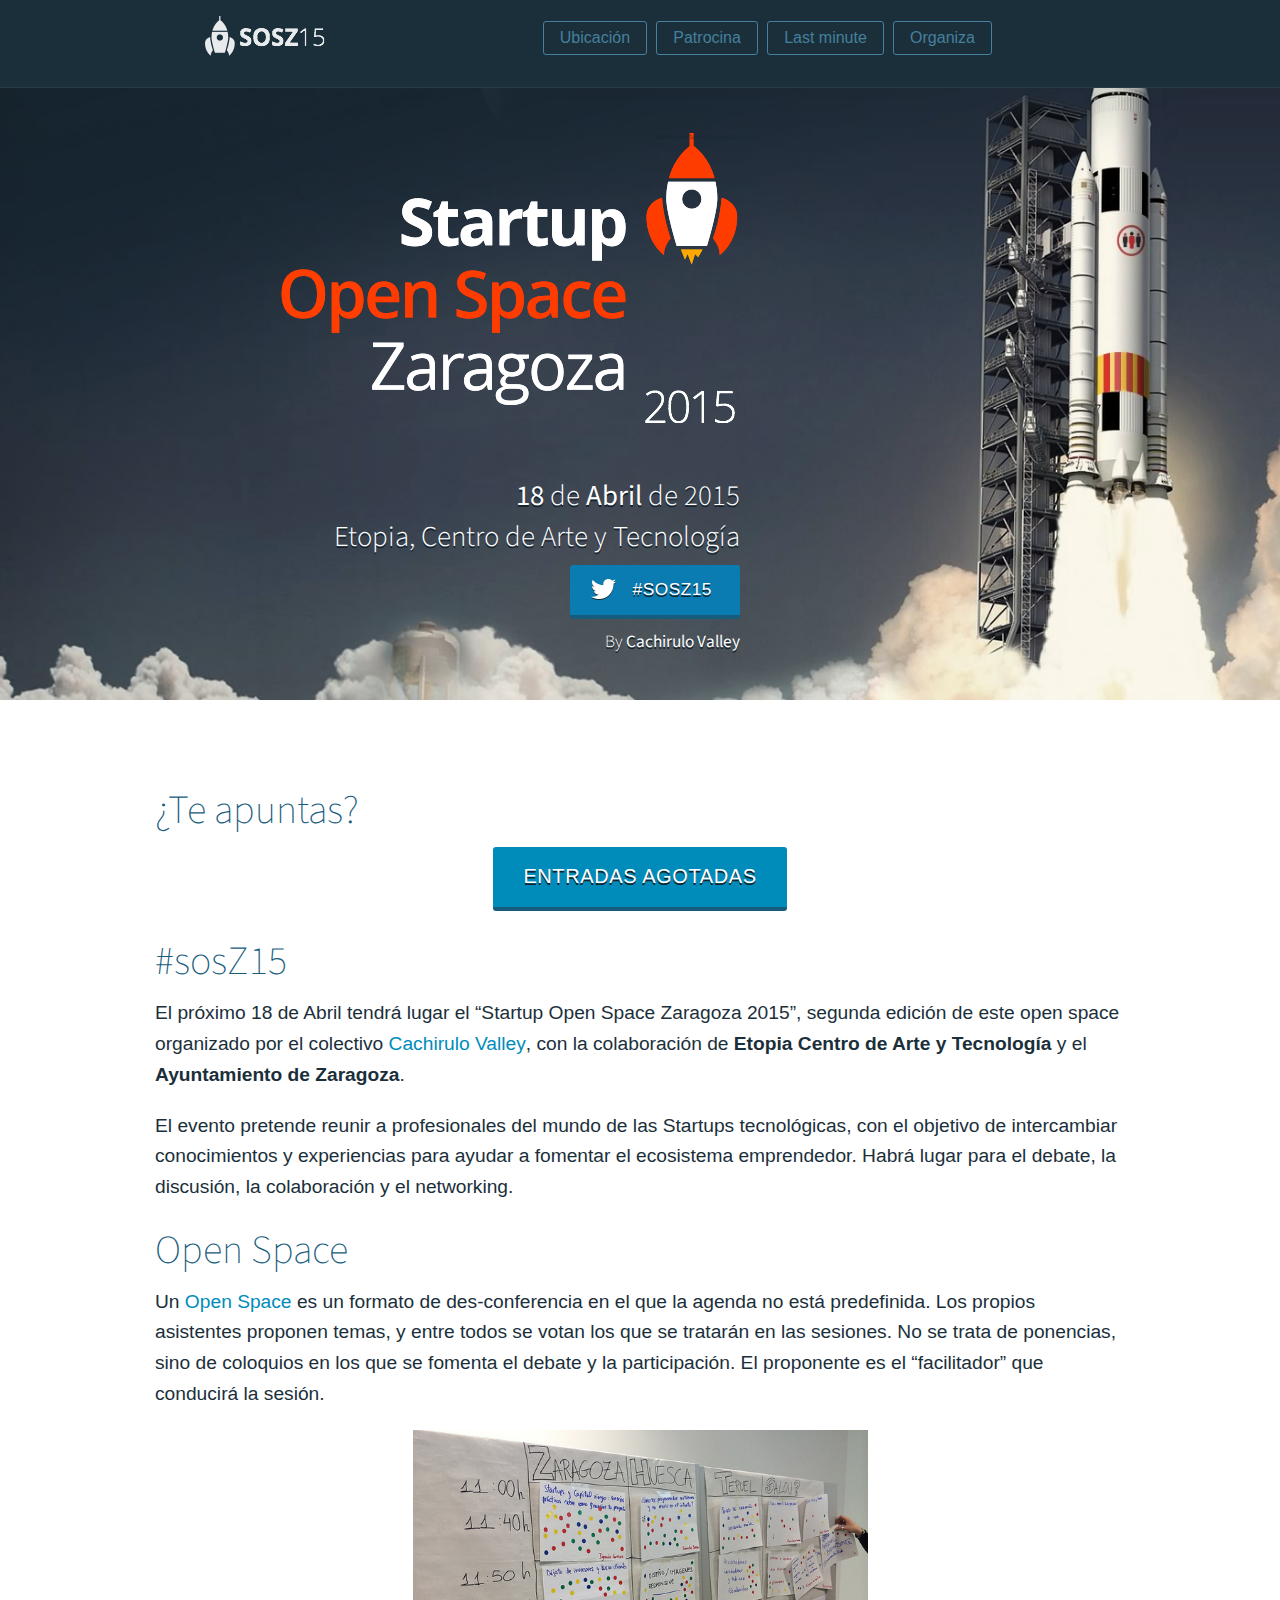
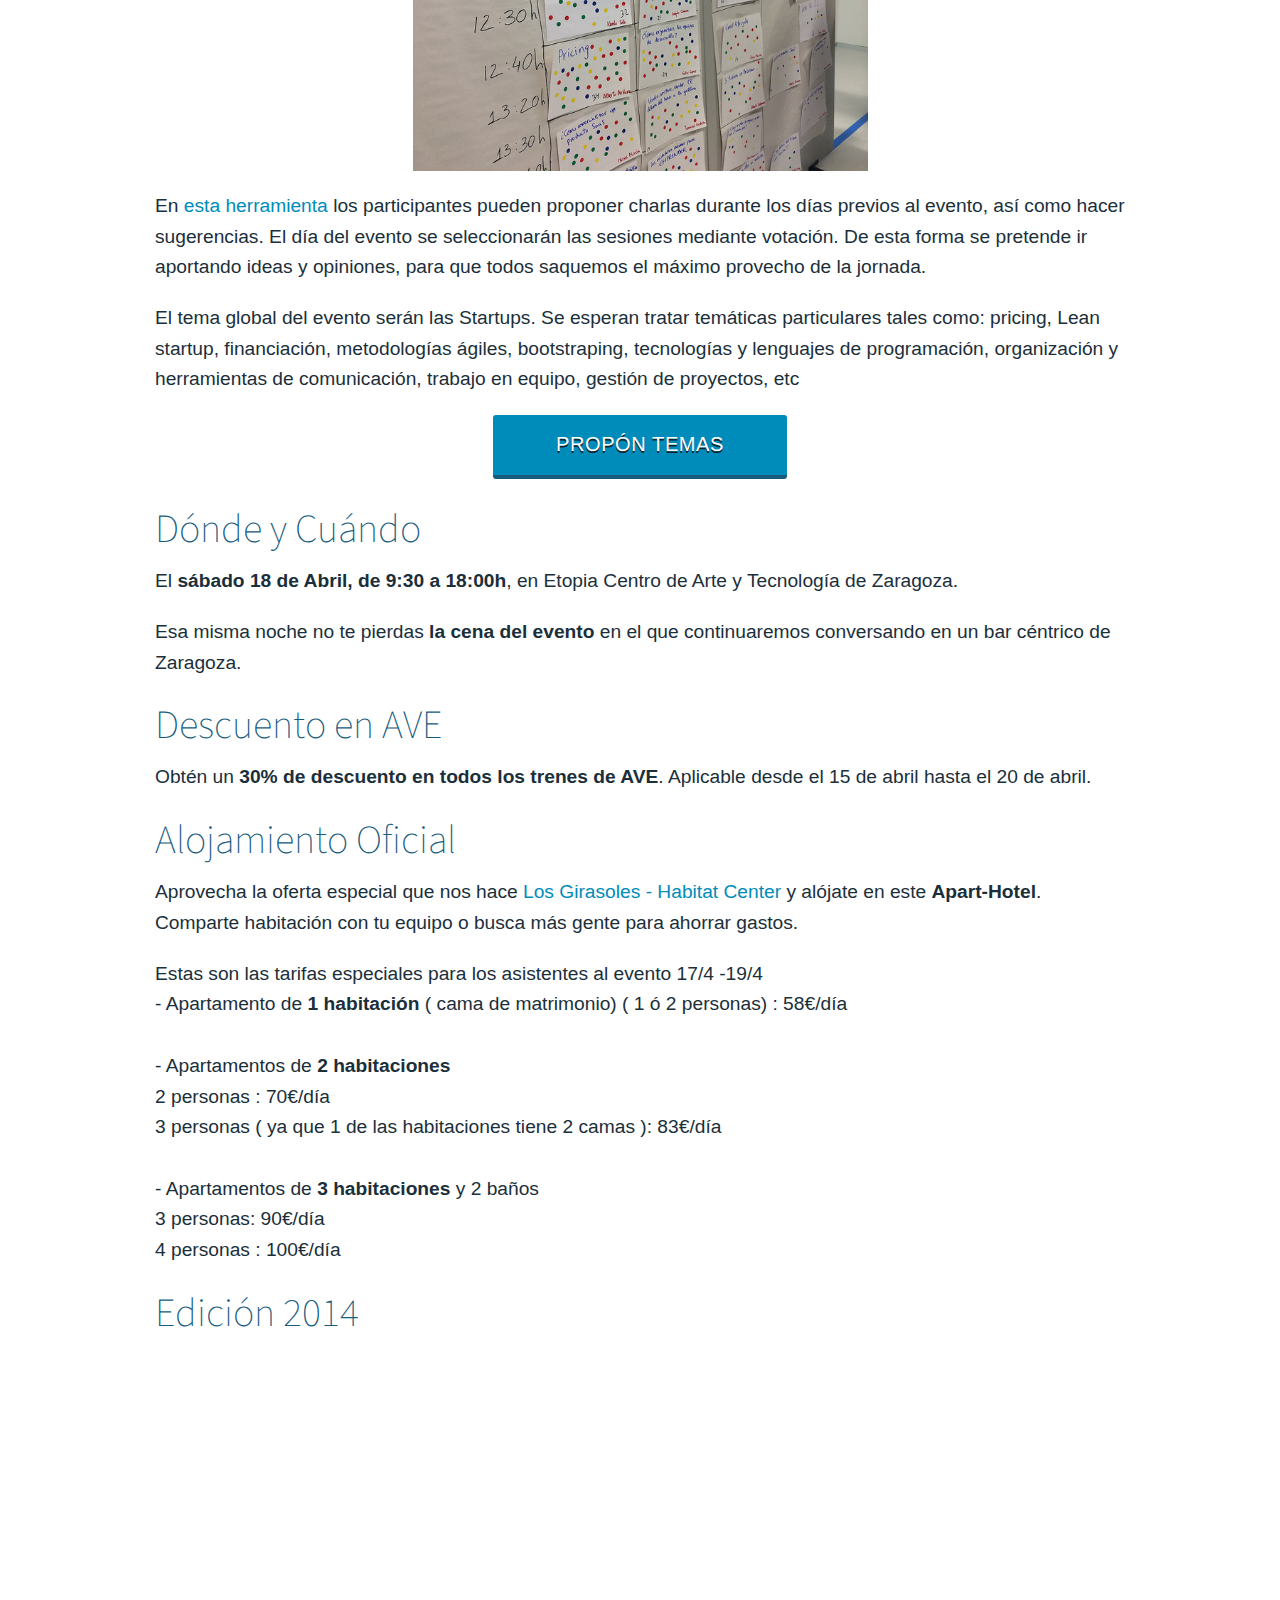
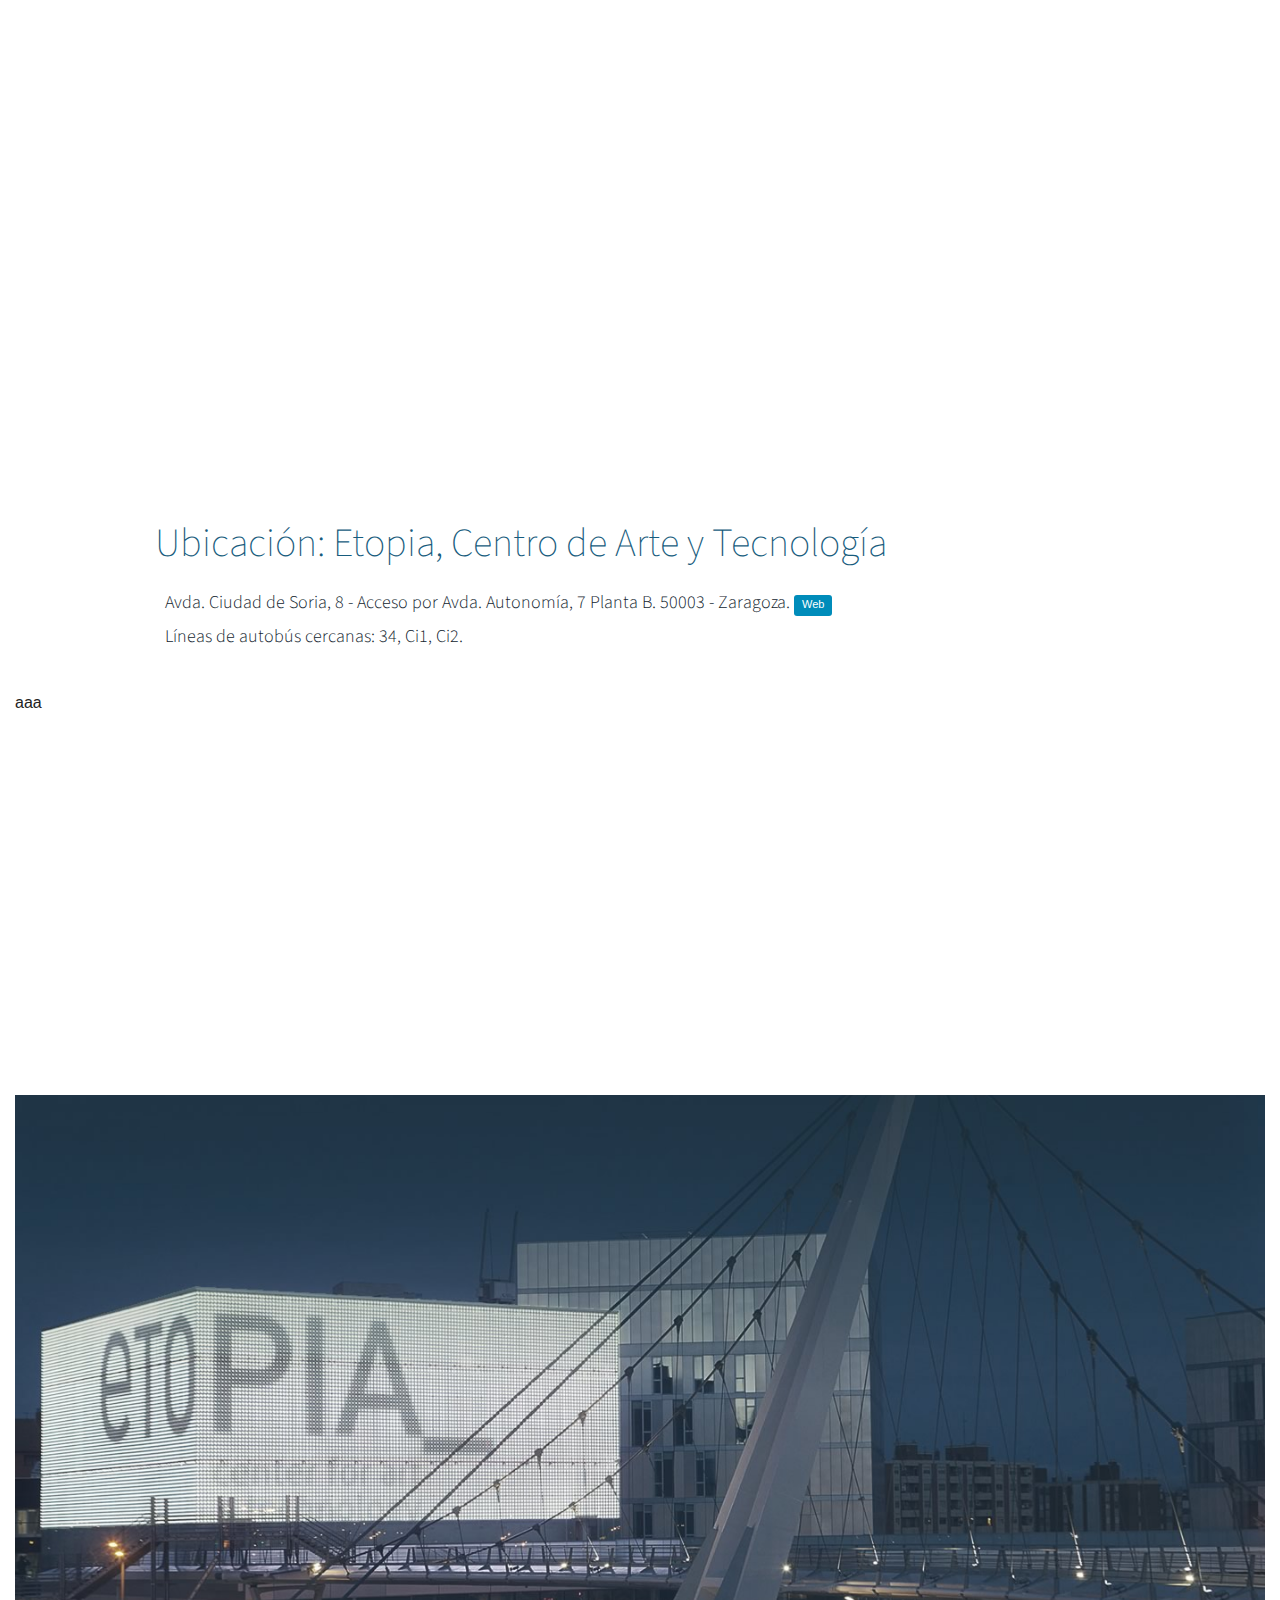
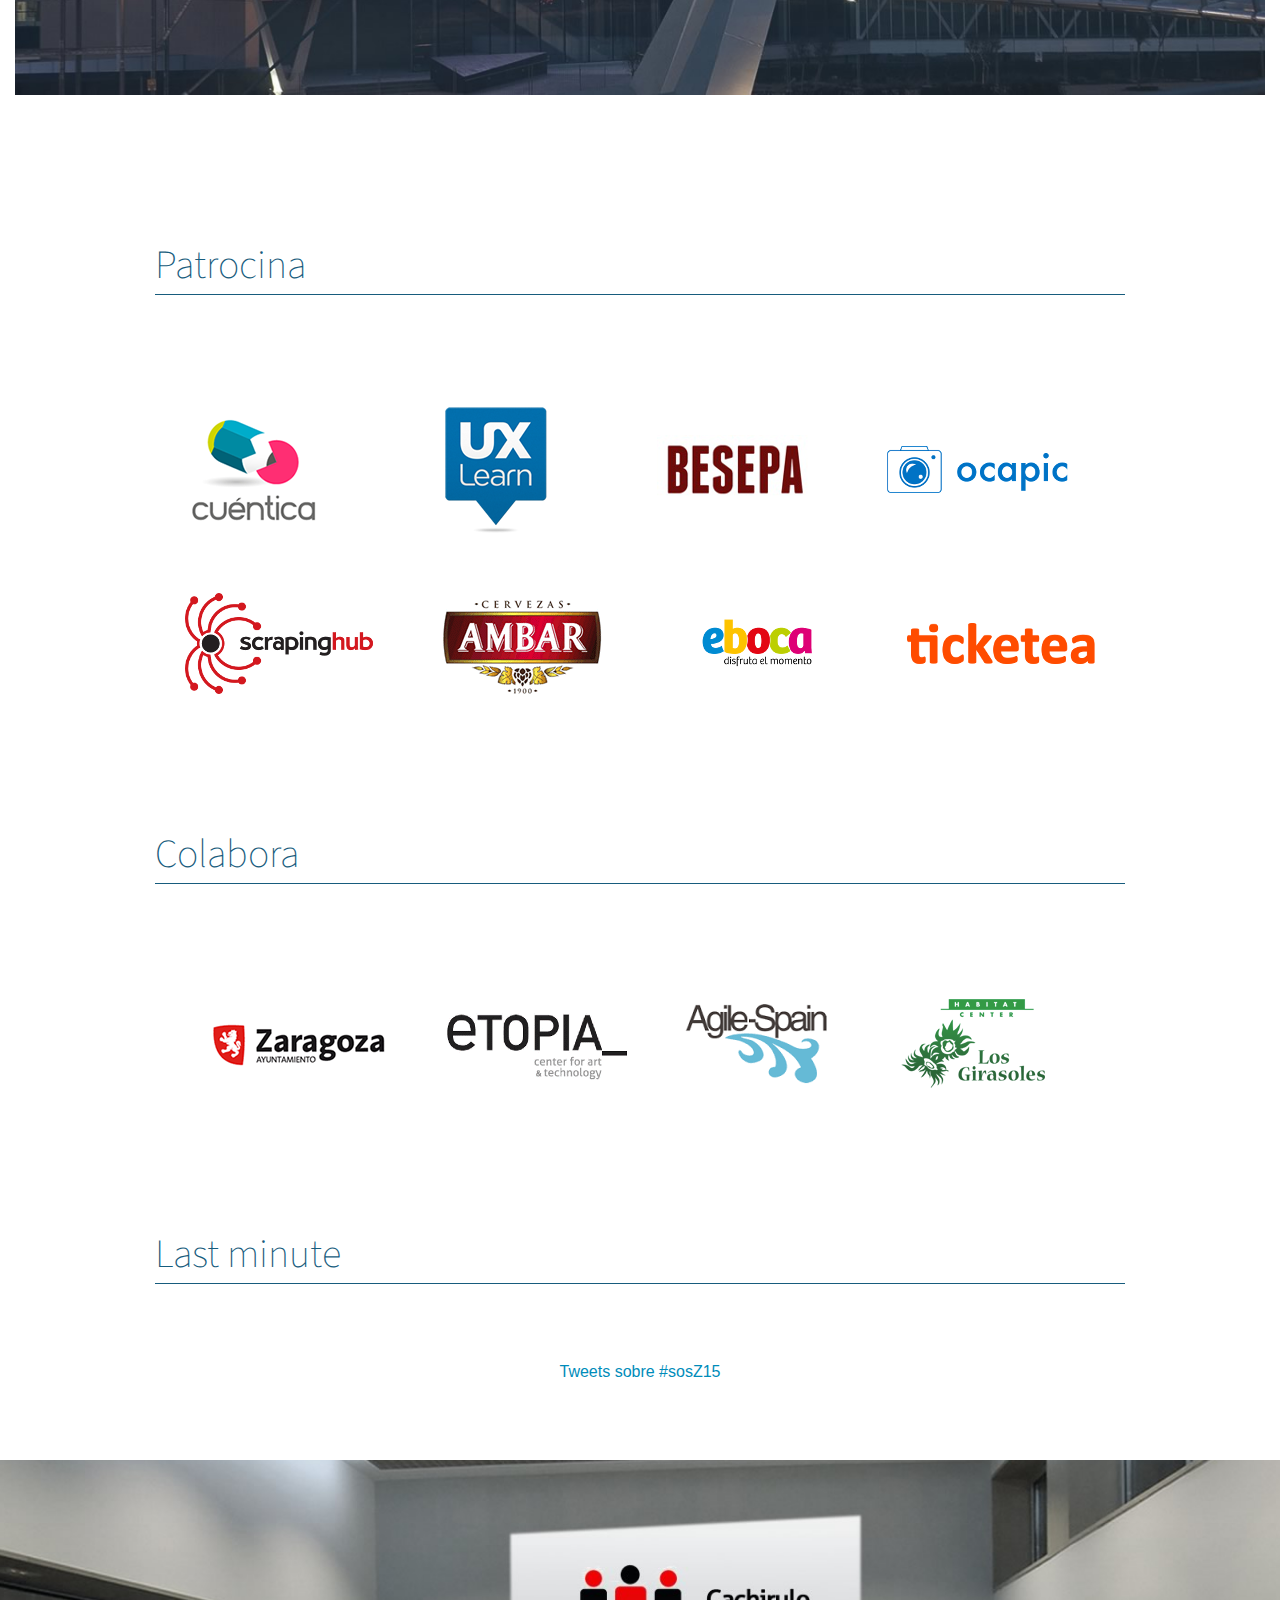
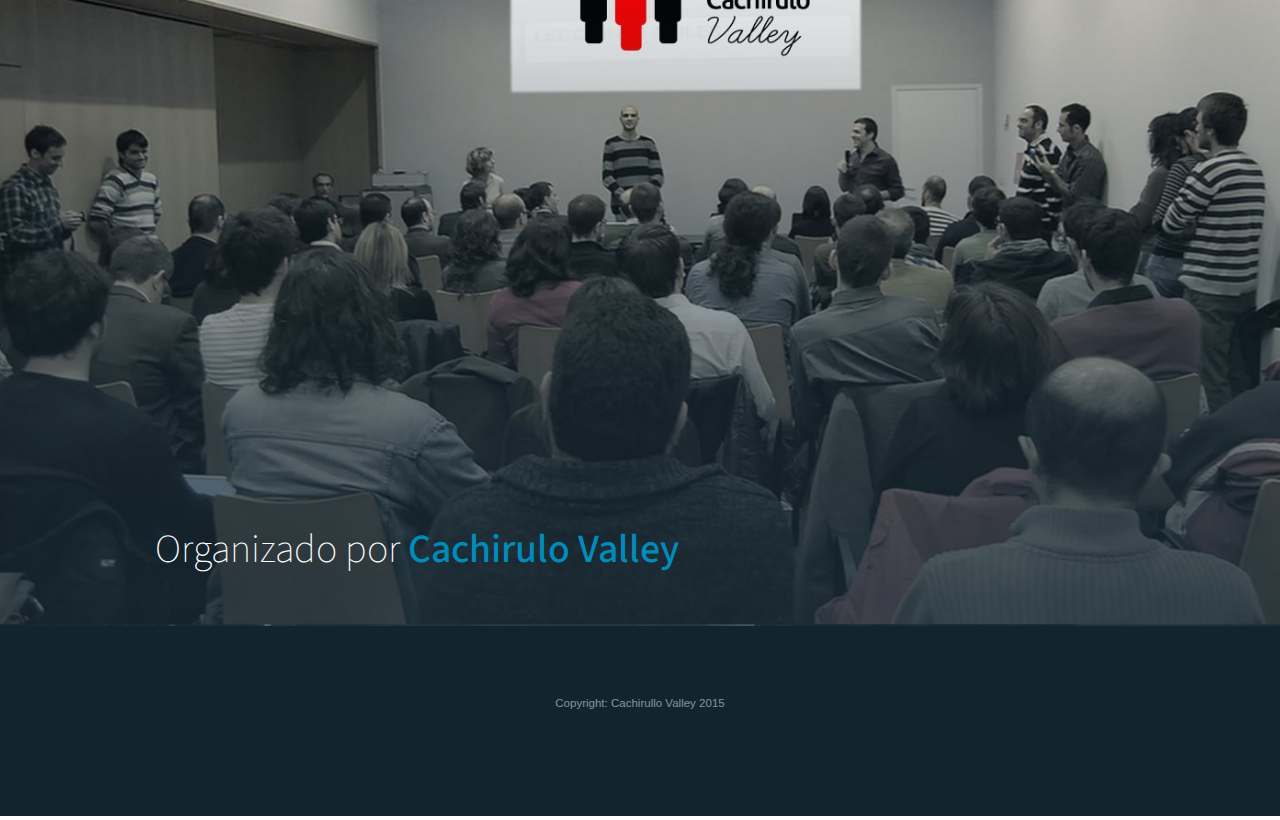
==== commit aeb0aba1: "adder near bus lines" ====
--- a/index.html
+++ b/index.html
@@ -108,7 +108,11 @@
     <div class="row wrapper">
         <div class="large-12 columns inner">
             <h2>Ubicación: Etopia, Centro de Arte y Tecnología</h2>
-            <h5>Avda. Ciudad de Soria, 8 - Acceso por Avda. Autonomía, 7 Planta B. 50003 - Zaragoza <a href="http://www.zaragoza.es/ciudad/centros/detalle_Centro?id=5105" class="label radius" target="_blank">Web</a></h5>
+            <h5>Avda. Ciudad de Soria, 8 - Acceso por Avda. Autonomía, 7 Planta B. 50003 - Zaragoza. <a href="http://www.zaragoza.es/ciudad/centros/detalle_Centro?id=5105" class="label radius" target="_blank">Web</a>
+            <br>
+            Líneas de autobús cercanas: 34, Ci1, Ci2.
+            </h5>
+            <h5></h5>
         </div>
     </div>
     <div id="map" style="height:400px">aaa</div>
